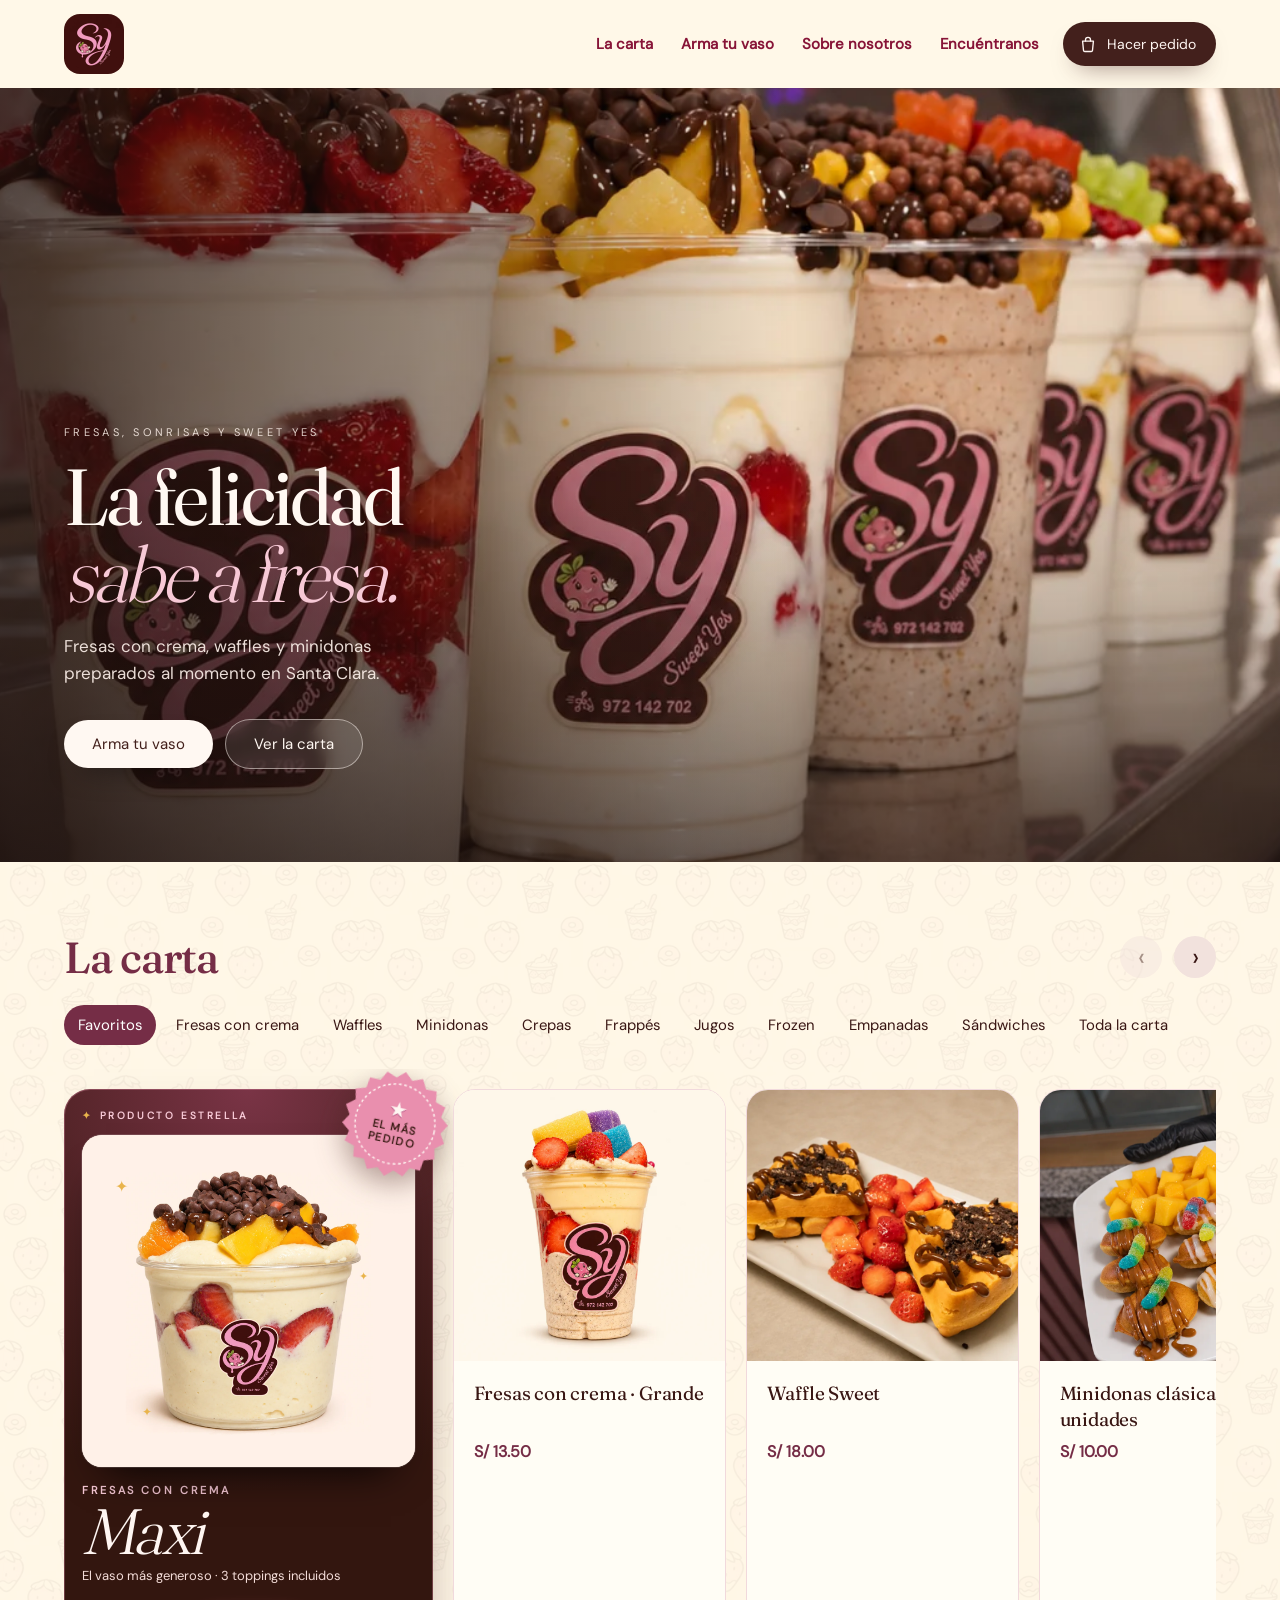
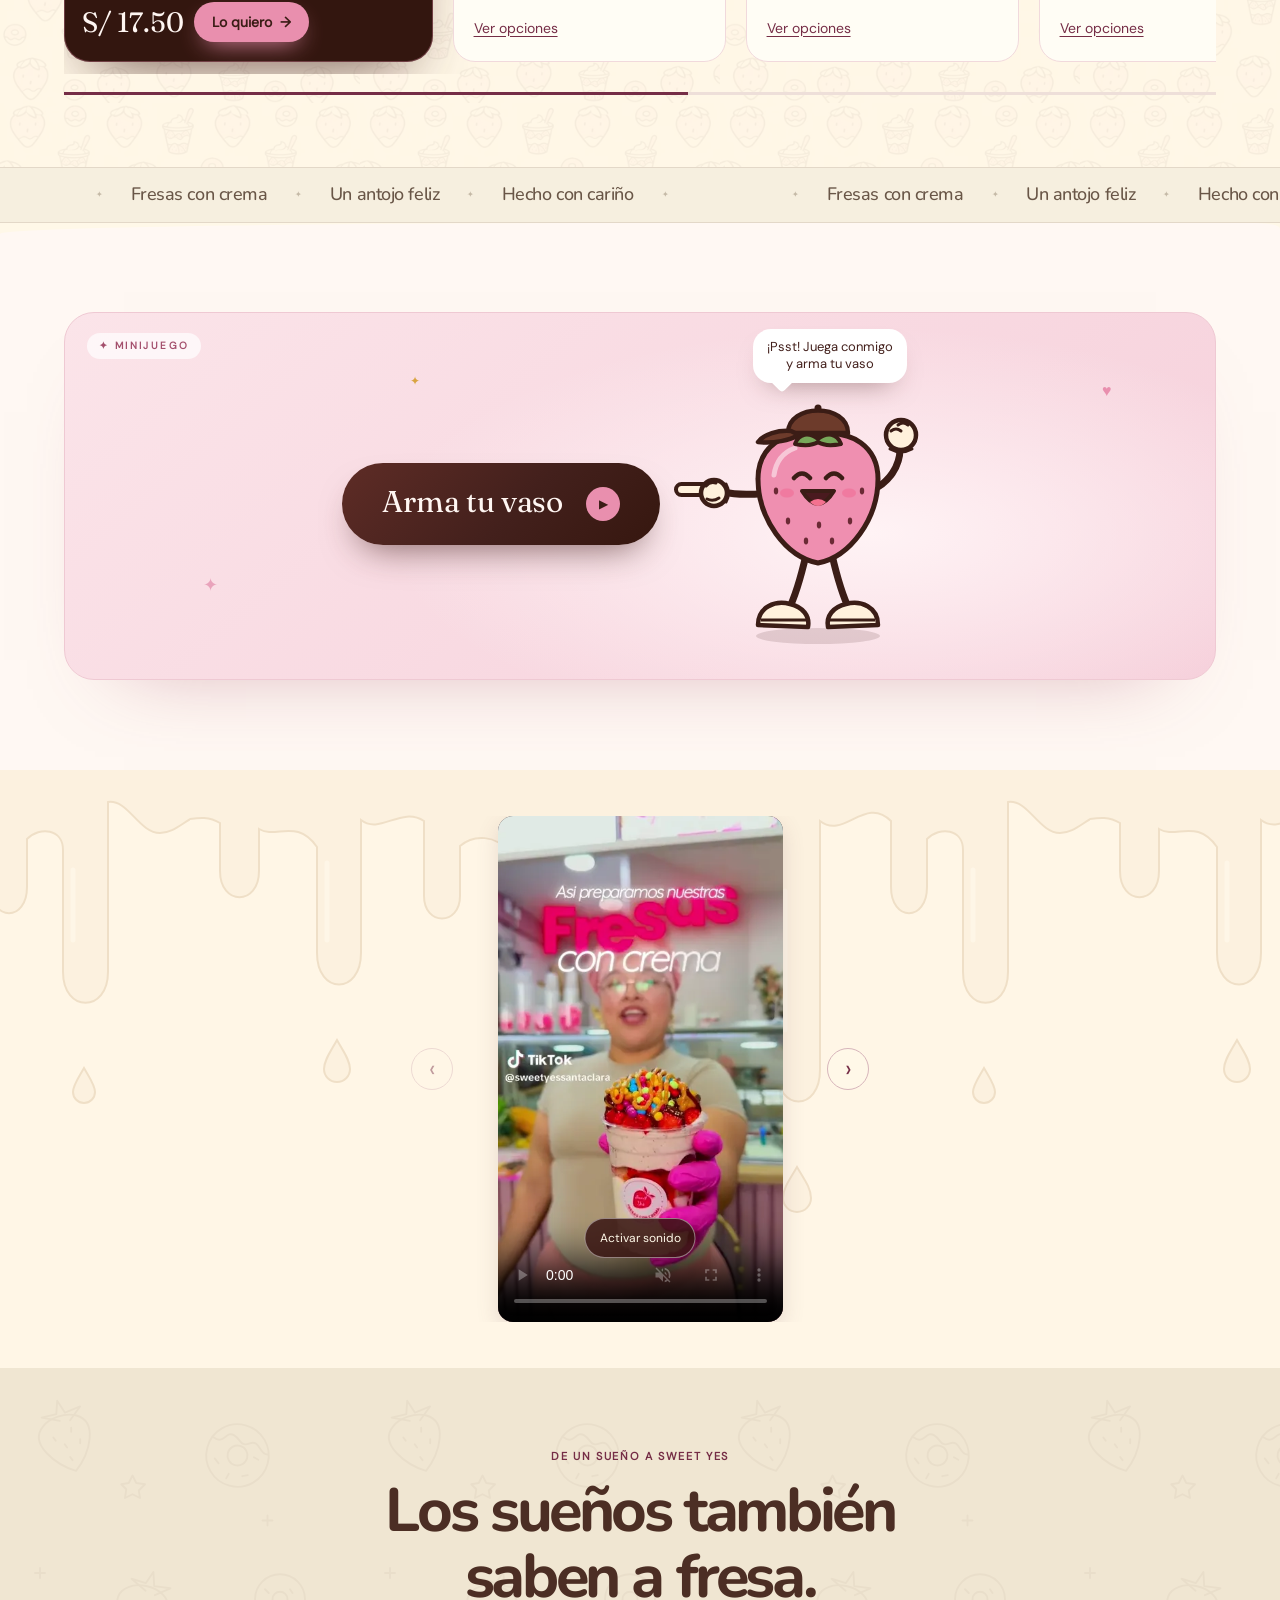
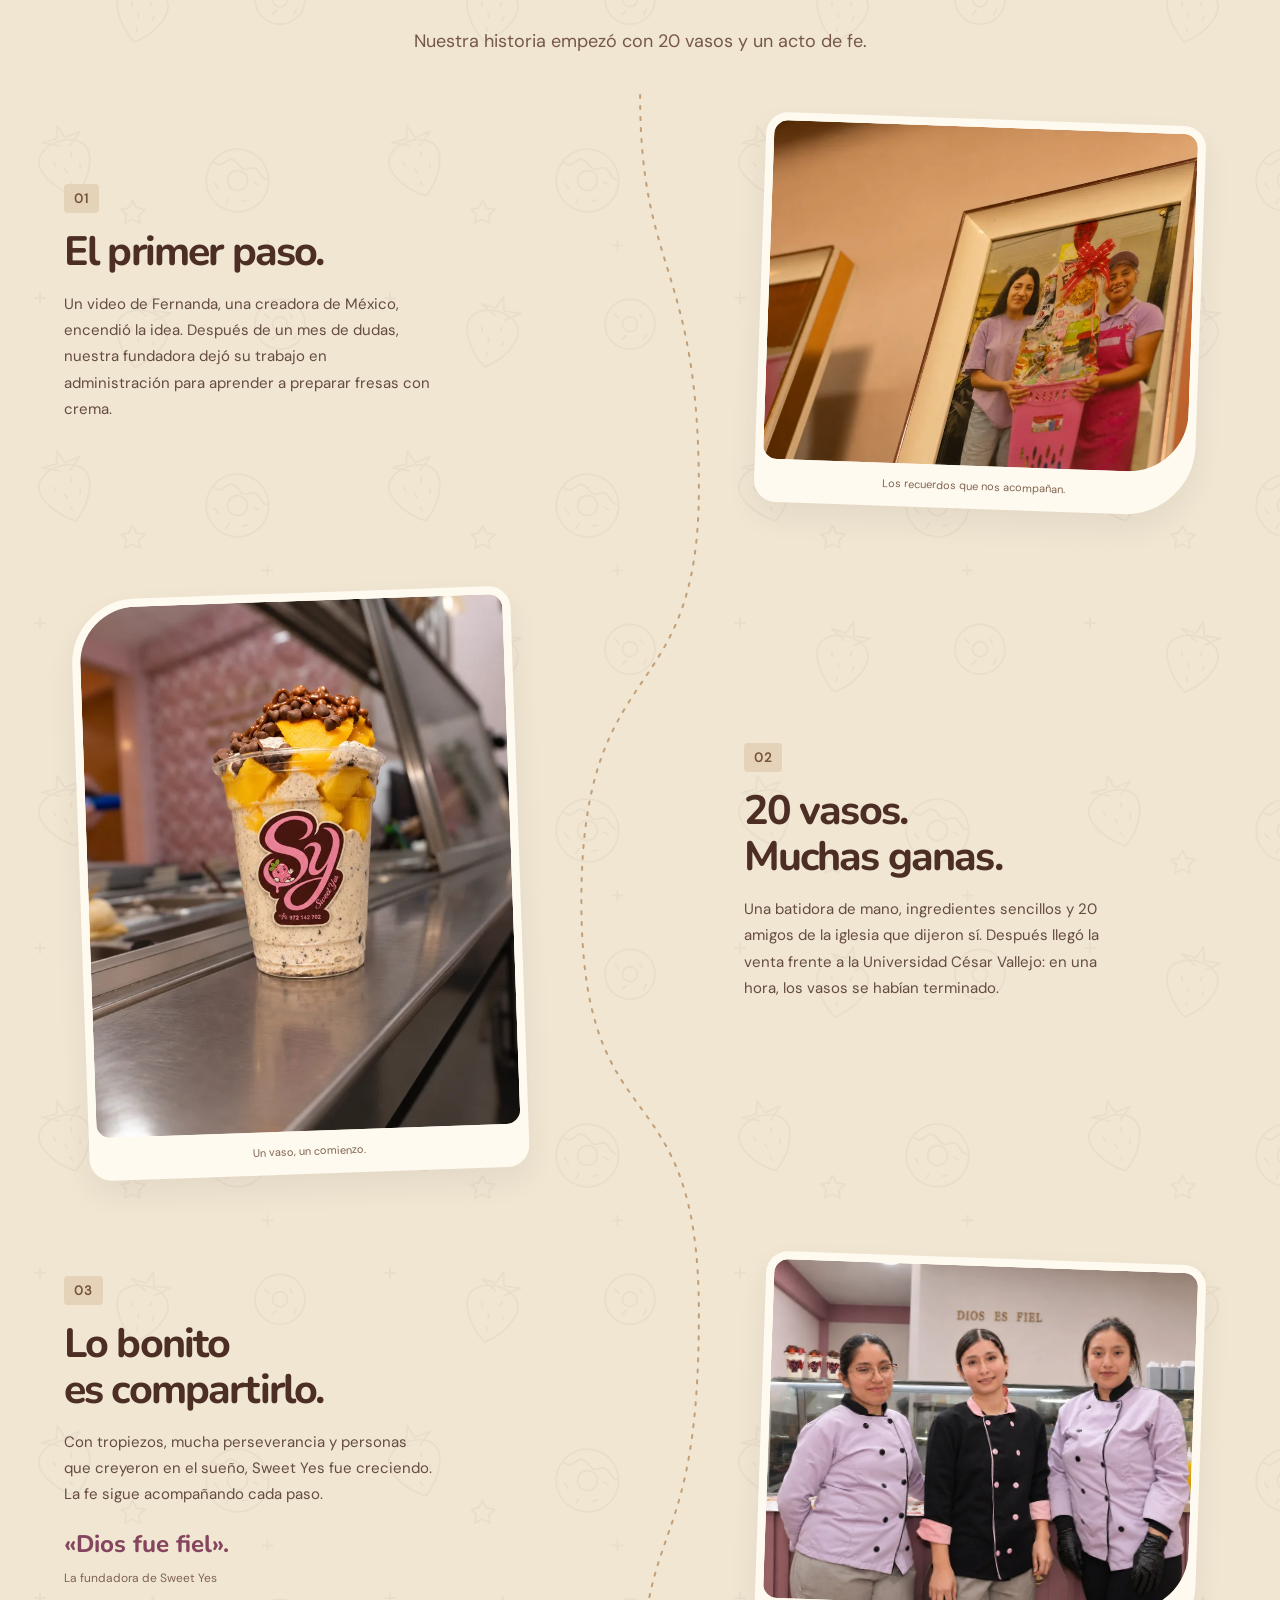
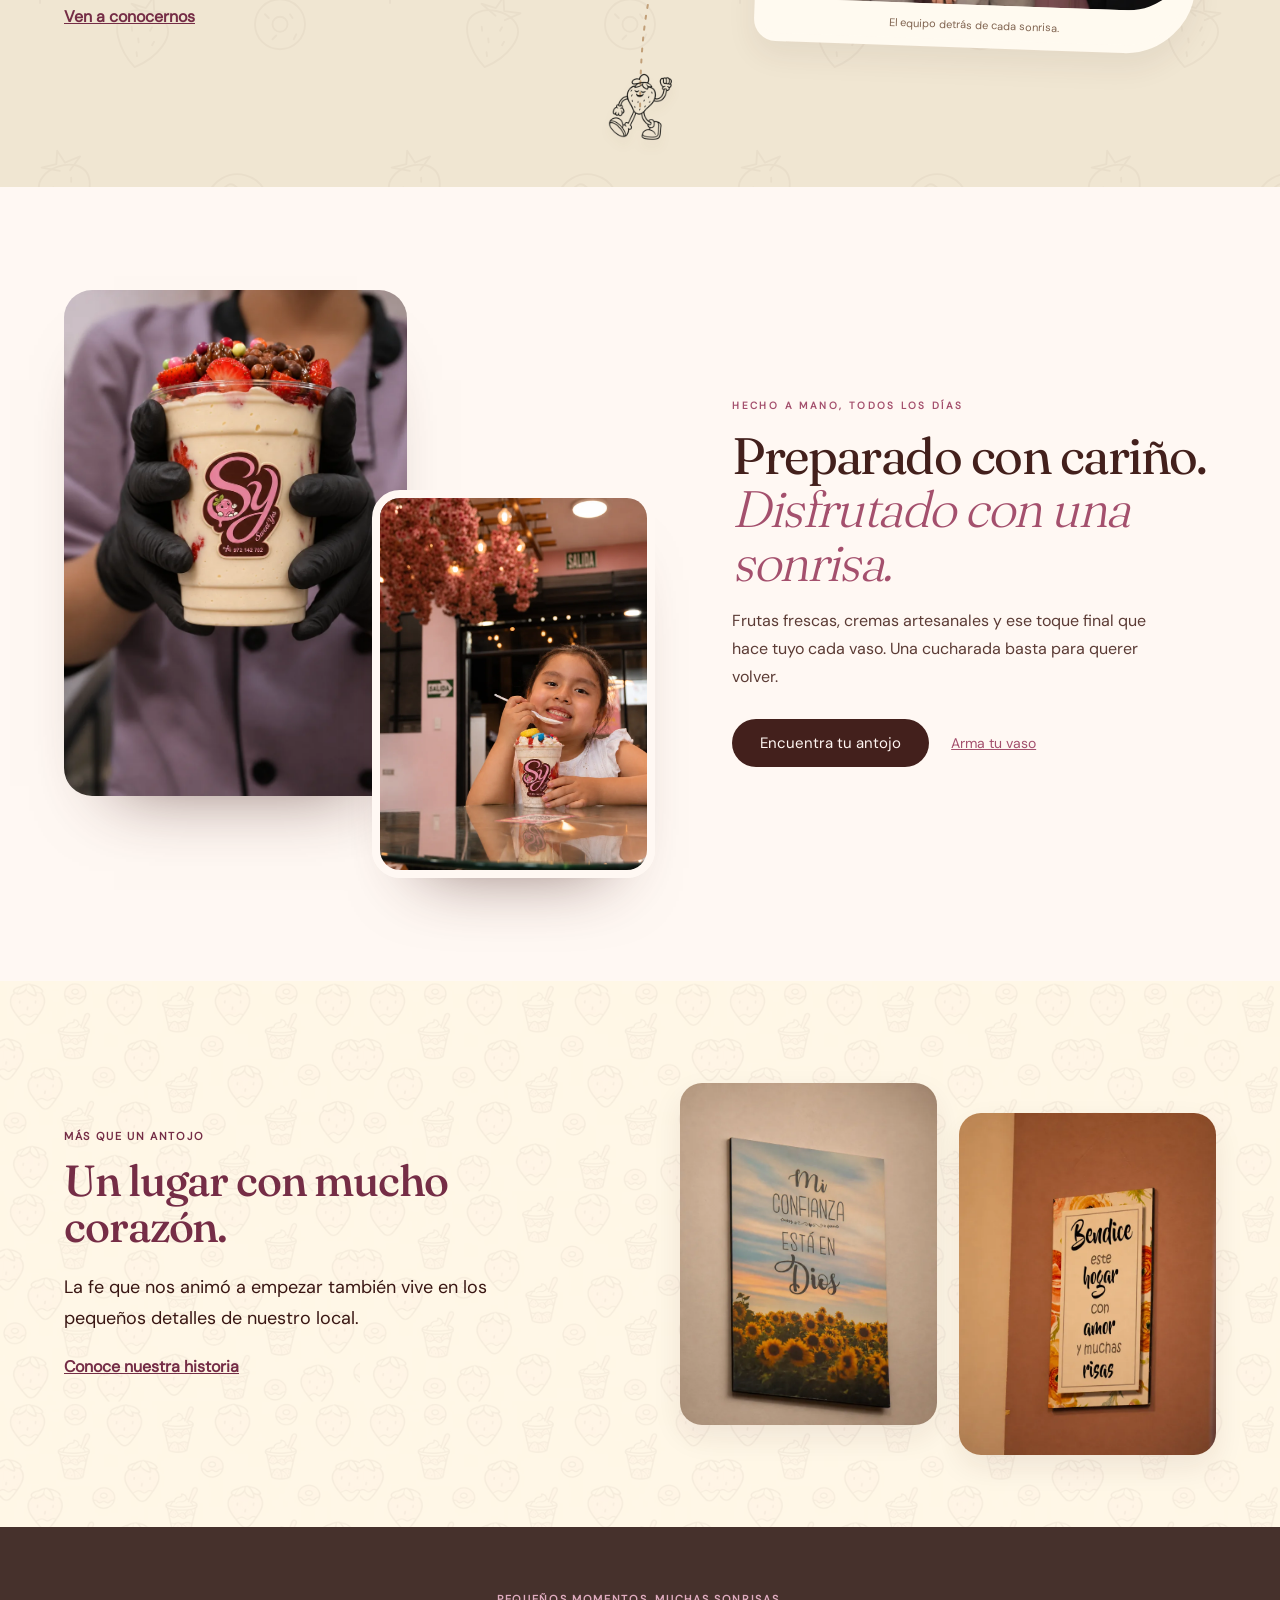
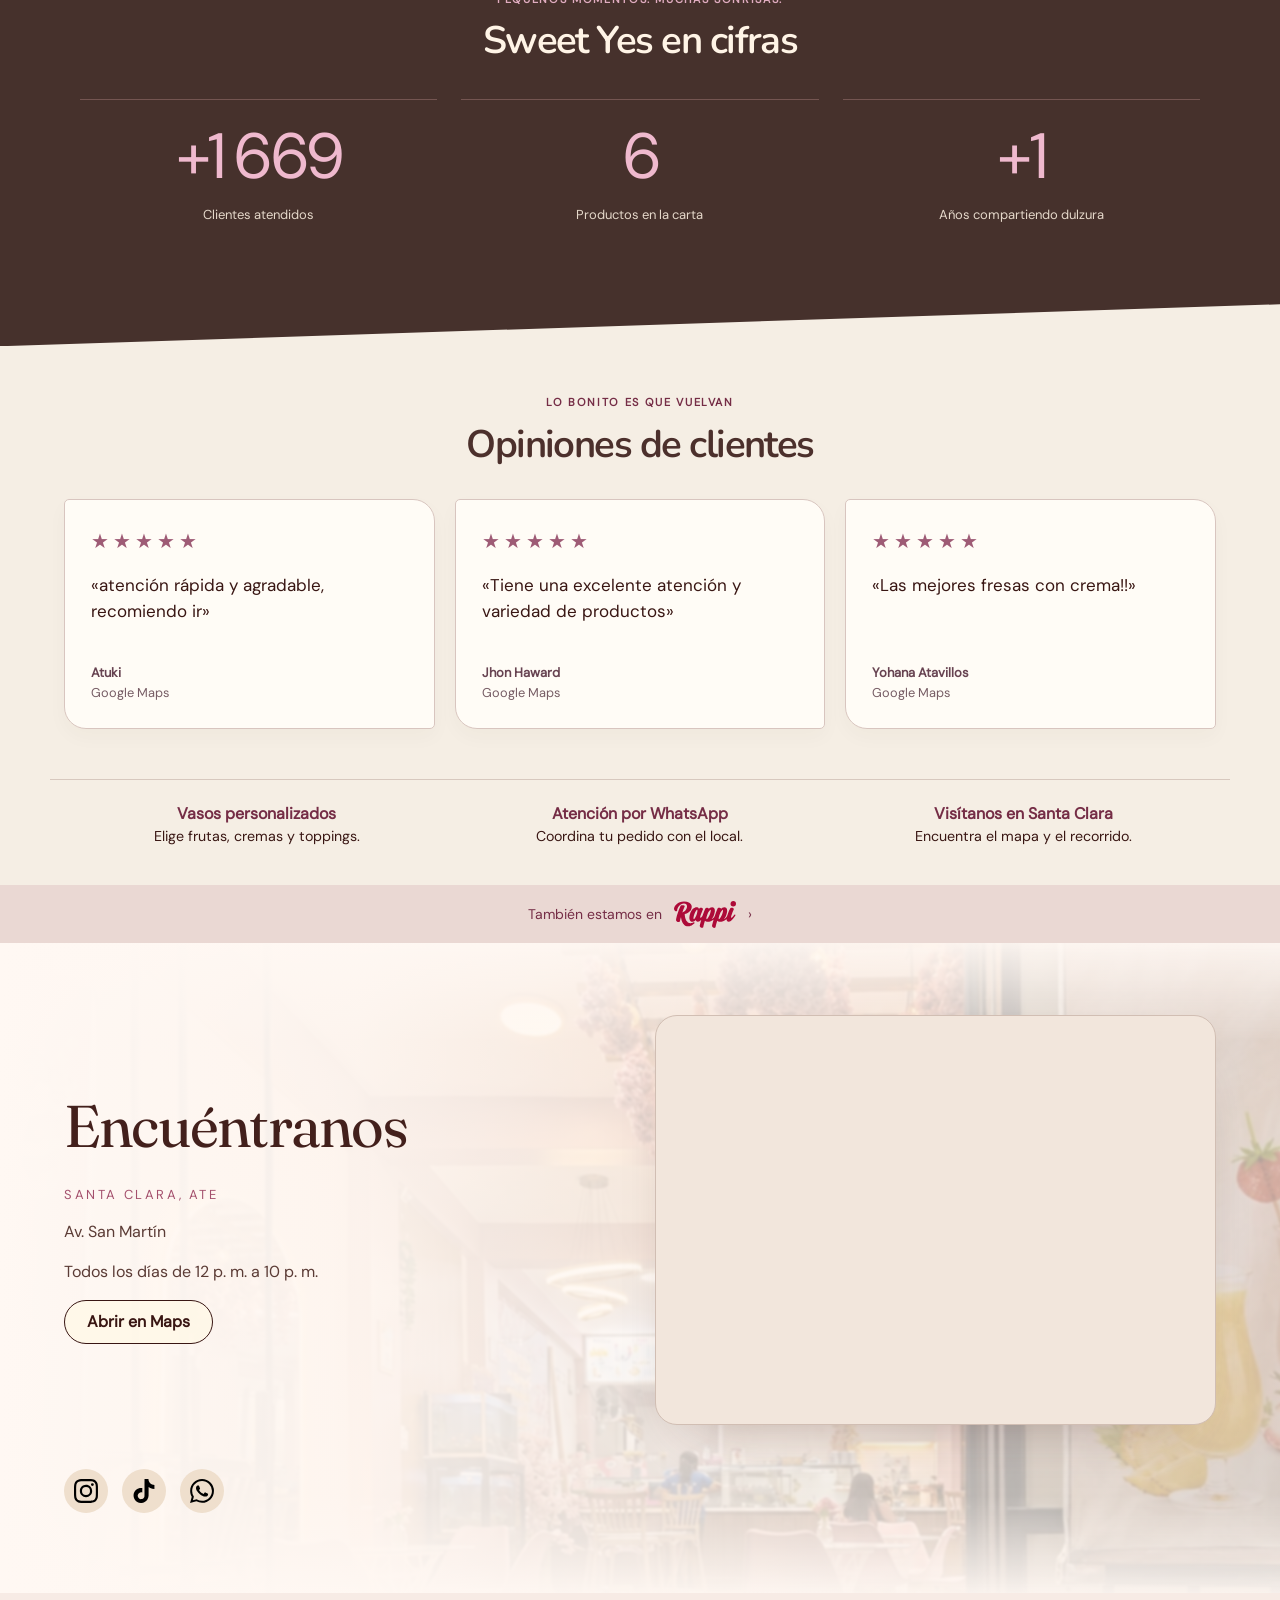
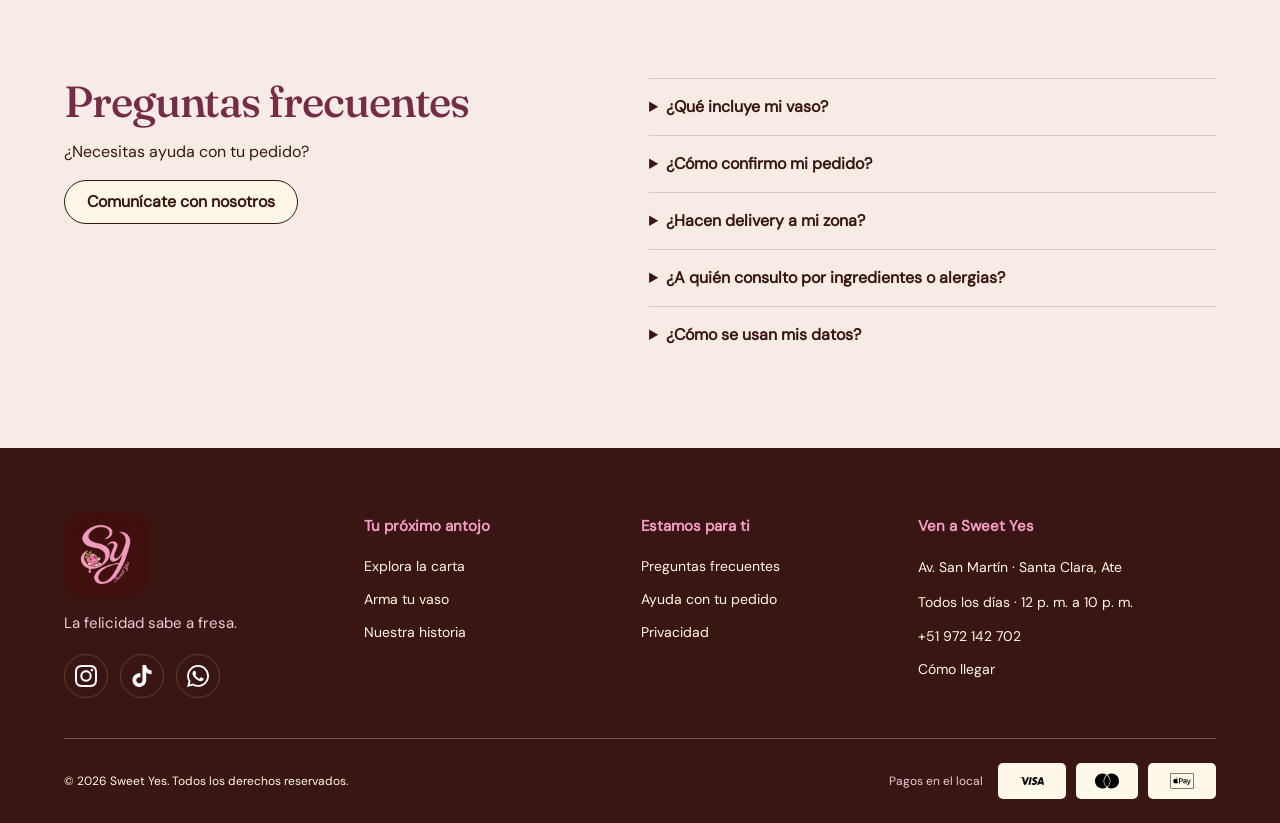
==== index.html @ 504e84ad "Nombre del sitio para Google: Sweet Yes Co-Authored-By: Claude Opus 5.5 <noreply@anthropic.com>" ====
<!doctype html>
<html lang="es-PE"><head>
<meta charset="utf-8"><meta name="viewport" content="width=device-width, initial-scale=1"><meta name="color-scheme" content="light only"><link rel="preconnect" href="https://fonts.googleapis.com"><link rel="preconnect" href="https://fonts.gstatic.com" crossorigin><link rel="stylesheet" href="https://fonts.googleapis.com/css2?family=Lilita+One&amp;display=swap">
<title>Sweet Yes · Fresas con crema en Santa Clara, Ate</title>
<meta name="description" content="Fresas con crema, waffles, minidonas y frappés en Santa Clara, Ate (Lima). Arma tu vaso a tu gusto y pide por WhatsApp o Rappi. Abierto todos los días de 12 p. m. a 10 p. m.">
<link rel="canonical" href="https://www.sweetyess.com/">
<meta name="robots" content="index, follow">
<meta property="og:type" content="website"><meta property="og:site_name" content="Sweet Yes"><meta property="og:locale" content="es_PE">
<meta property="og:url" content="https://www.sweetyess.com/">
<meta property="og:title" content="Sweet Yes · Fresas con crema en Santa Clara, Ate">
<meta property="og:description" content="Fresas con crema, waffles y minidonas preparados al momento. Arma tu vaso a tu gusto y pide por WhatsApp.">
<meta property="og:image" content="https://www.sweetyess.com/assets/og/sweet-yes-compartir.jpg"><meta property="og:image:width" content="1200"><meta property="og:image:height" content="630"><meta property="og:image:alt" content="Vasos de fresas con crema de Sweet Yes en Santa Clara">
<meta name="twitter:card" content="summary_large_image">
<meta name="theme-color" content="#43201c">
<script type="application/ld+json">{"@context":"https://schema.org","@type":"WebSite","@id":"https://www.sweetyess.com/#sitio","name":"Sweet Yes","alternateName":["Sweet Yes Santa Clara","Sweet Yes Perú"],"url":"https://www.sweetyess.com/","inLanguage":"es-PE","publisher":{"@id":"https://www.sweetyess.com/#negocio"}}</script>
<script type="application/ld+json">{"@context":"https://schema.org","@type":"FoodEstablishment","@id":"https://www.sweetyess.com/#negocio","name":"Sweet Yes","description":"Fresas con crema, waffles, minidonas, crepas, frappés y jugos en Santa Clara, Ate.","url":"https://www.sweetyess.com/","image":"https://www.sweetyess.com/assets/og/sweet-yes-compartir.jpg","logo":"https://www.sweetyess.com/assets/marca/logo-final.webp","telephone":"+51972142702","servesCuisine":["Fresas con crema","Postres","Waffles","Minidonas","Frappés","Jugos"],"priceRange":"S/ 7 – S/ 29","currenciesAccepted":"PEN","paymentAccepted":"Visa, Mastercard, Apple Pay","address":{"@type":"PostalAddress","streetAddress":"Av. San Martín","addressLocality":"Santa Clara, Ate","addressRegion":"Lima","addressCountry":"PE"},"geo":{"@type":"GeoCoordinates","latitude":-12.0185813,"longitude":-76.8850899},"hasMap":"https://www.google.com/maps/place/Sweet+Yes/@-12.0185813,-76.8850899,17z","openingHoursSpecification":[{"@type":"OpeningHoursSpecification","dayOfWeek":["Monday","Tuesday","Wednesday","Thursday","Friday","Saturday","Sunday"],"opens":"12:00","closes":"22:00"}],"hasMenu":"https://www.sweetyess.com/#carta","acceptsReservations":false,"sameAs":["https://www.instagram.com/sweetyesperu","https://www.tiktok.com/@sweetyessantaclara","https://www.rappi.com.pe/restaurantes/73865-sweet-yes"]}</script>
<link rel="icon" href="/favicon.ico" sizes="48x48"><link rel="icon" type="image/png" sizes="192x192" href="/favicon-192.png"><link rel="apple-touch-icon" href="/apple-touch-icon.png"><link rel="preload" href="assets/fonts/fraunces.ttf" as="font" type="font/ttf" crossorigin>
<link rel="stylesheet" href="styles.css"><link rel="stylesheet" href="identidad.css?v=20261118-cacao"><link rel="stylesheet" href="experiencia.css?v=20261118-cacao"><link rel="stylesheet" href="configurador.css?v=20261118-cacao"><script src="data.js?v=20261119-frappes" defer></script><script src="app.js?v=20261119-r5" defer></script><script src="portada.js?v=20261118-cacao" defer></script><link rel="stylesheet" href="minijuego.css?v=2"><script src="minijuego.js?v=2" defer></script><link rel="stylesheet" href="runner.css?v=3"><script src="runner.js?v=7" defer></script><script src="reto.js?v=3" defer></script><link rel="stylesheet" href="refinado.css?v=10"></head>
<body>
<header><a href="#inicio" aria-label="Sweet Yes, inicio"><img class="logo" src="assets/marca/logo-final.webp" alt="Sweet Yes" width="74" height="74"></a>
<button class="menu-toggle" aria-controls="menu" aria-expanded="false">La carta</button><nav id="menu" aria-label="Principal"><a href="#carta">La carta</a><a href="#vaso">Arma tu vaso</a><a href="#nosotros">Sobre nosotros</a><a href="#visitanos">Encuéntranos</a></nav><button class="pill" id="order-nav">Hacer pedido</button></header>
<main><section class="hero" id="inicio"><picture class="hero-slide is-active"><source media="(max-width:700px)" srcset="assets/fotos-reales/portada-640.webp 640w, assets/fotos-reales/portada-1200.webp 1200w" sizes="100vw"><img class="scene" src="assets/fotos-reales/portada-1200.webp" width="1087" height="1447" fetchpriority="high" alt="Vasos de fresas con crema preparados en Sweet Yes"></picture>
<picture class="hero-slide slide-moment" aria-hidden="true"><source media="(max-width:700px)" srcset="assets/fotos-reales/chica-nueva-640.webp 640w, assets/fotos-reales/chica-nueva-1200.webp 1200w" sizes="100vw"><img class="scene" src="assets/fotos-reales/chica-nueva-1200.webp" alt="Una clienta disfruta sus fresas con crema" width="900" height="1200" loading="lazy"></picture>
<picture class="hero-slide slide-waffle" aria-hidden="true"><source media="(max-width:700px)" srcset="assets/fotos-reales/waffle-crema-portada-640.webp 640w, assets/fotos-reales/waffle-crema-portada-1200.webp 1200w" sizes="100vw"><img class="scene" src="assets/fotos-reales/waffle-crema-portada-1200.webp" alt="Crema blanca cayendo sobre un waffle con frutas" width="1087" height="1447" loading="lazy"></picture>
<div class="hero-copy"><span class="hero-kicker">Fresas, sonrisas y Sweet Yes</span><h1>La felicidad<br><em>sabe a fresa.</em></h1><p>Fresas con crema, waffles y minidonas<br>preparados al momento en Santa Clara.</p><div class="actions"><a class="pill" href="#vaso">Arma tu vaso</a><a class="pill outline" href="#carta">Ver la carta</a></div></div><svg class="hero-wave" viewBox="0 0 1000 50" preserveAspectRatio="none" aria-hidden="true"><path fill="currentColor" d="M0 14C110 27 143 0 227 7S365 29 463 16S592 0 682 12S817 29 900 15S965 9 1000 12V50H0Z"/></svg><a class="scroll-cue" href="#carta" aria-label="Bajar a la carta"><span aria-hidden="true">↓</span></a></section>

<section class="section catalog" id="carta"><div class="row"><h2>La carta</h2><div class="arrows"><button id="prev" aria-label="Productos anteriores">‹</button><button id="next" aria-label="Productos siguientes">›</button></div></div>
<div id="filters" class="filters" role="group" aria-label="Categorías"></div><div id="rail" tabindex="0" aria-label="Productos de la categoría"></div><div class="track"><div id="progress"></div></div></section>
<div class="flavor-ribbon" aria-label="Sweet Yes: fresas con crema, minidonas y waffles"><div aria-hidden="true"><div><span class="ribbon-brand"><img src="assets/marca/nombre-inclinado-cinta.svg" width="100" height="74" alt="Sweet Yes"></span><i>✦</i><span>Fresas con crema</span><i>✦</i><span>Un antojo feliz</span><i>✦</i><span>Hecho con cariño</span><i>✦</i></div><div><span class="ribbon-brand"><img src="assets/marca/nombre-inclinado-cinta.svg" width="100" height="74" alt="Sweet Yes"></span><i>✦</i><span>Fresas con crema</span><i>✦</i><span>Un antojo feliz</span><i>✦</i><span>Hecho con cariño</span><i>✦</i></div></div></div>
<section class="section custom" id="vaso"><div class="game-invite invite-simple"><h2 class="sr-only">Arma tu vaso: minijuego</h2><span class="invite-chip" aria-hidden="true">✦ Minijuego</span><i class="invite-deco d1" aria-hidden="true">✦</i><i class="invite-deco d2" aria-hidden="true">♥</i><i class="invite-deco d3" aria-hidden="true">✦</i><div class="invite-row"><button class="game-start" type="button" aria-expanded="false" aria-controls="cup-game">Arma tu vaso <span aria-hidden="true">▶</span></button><div class="invite-buddy" aria-hidden="true"><span class="buddy-bubble">¡Psst! Juega conmigo<br>y arma tu vaso</span><svg class="buddy" viewBox="-40 0 280 290">
<ellipse class="buddy-shadow" cx="120" cy="277" rx="62" ry="8" fill="#43201c" opacity=".14"/>
<g class="buddy-body">
<path d="M108 196C102 222 96 240 90 252M134 196C140 222 146 240 152 252" fill="none" stroke="#3b1d16" stroke-width="7" stroke-linecap="round"/>
<path d="M60 266C60 248 77 241 92 245C105 248 112 257 110 268Z" fill="#fff1dc" stroke="#3b1d16" stroke-width="4.5" stroke-linejoin="round"/><path d="M63 261H109" stroke="#3b1d16" stroke-width="3"/>
<path d="M180 266C180 248 163 241 148 245C135 248 128 257 130 268Z" fill="#fff1dc" stroke="#3b1d16" stroke-width="4.5" stroke-linejoin="round"/><path d="M131 261H177" stroke="#3b1d16" stroke-width="3"/>
<g class="buddy-wave"><path d="M172 132C192 124 202 106 202 90" fill="none" stroke="#3b1d16" stroke-width="7" stroke-linecap="round"/><circle cx="203" cy="76" r="15" fill="#fff1dc" stroke="#3b1d16" stroke-width="4.5"/><path d="M193 72q5-4 10 0M200 66q5-4 10 0M192 90q11 6 22 0" fill="none" stroke="#3b1d16" stroke-width="3" stroke-linecap="round"/></g>
<g class="buddy-point"><path d="M70 134C52 136 38 136 26 133" fill="none" stroke="#3b1d16" stroke-width="7" stroke-linecap="round"/><rect x="-22" y="125" width="34" height="11" rx="5.5" fill="#fff1dc" stroke="#3b1d16" stroke-width="4"/><circle cx="16" cy="134" r="13" fill="#fff1dc" stroke="#3b1d16" stroke-width="4.5"/><path d="M9 140q6 3 12-1M8 127q4-5 10-3M28 125q5 9 0 18" fill="none" stroke="#3b1d16" stroke-width="3" stroke-linecap="round"/></g>
<path d="M120 204C88 198 60 160 60 120C60 88 86 70 120 76C154 70 180 88 180 120C180 160 152 198 120 204Z" fill="#ef8fb0" stroke="#3b1d16" stroke-width="5" stroke-linejoin="round"/>
<path d="M76 116C78 102 86 93 97 89" fill="none" stroke="#fff" stroke-opacity=".5" stroke-width="5" stroke-linecap="round"/>
<g fill="#6b2a35"><ellipse cx="78" cy="132" rx="2.2" ry="3.4"/><ellipse cx="90" cy="162" rx="2.2" ry="3.4"/><ellipse cx="108" cy="182" rx="2.2" ry="3.4"/><ellipse cx="134" cy="182" rx="2.2" ry="3.4"/><ellipse cx="152" cy="162" rx="2.2" ry="3.4"/><ellipse cx="164" cy="132" rx="2.2" ry="3.4"/><ellipse cx="121" cy="166" rx="2.2" ry="3.4"/></g>
<path d="M90 74C90 44 150 44 150 74Z" fill="#6d3b2b" stroke="#3b1d16" stroke-width="4.5" stroke-linejoin="round"/><path d="M93 72C80 71 66 75 60 83C76 85 92 81 101 76Z" fill="#6d3b2b" stroke="#3b1d16" stroke-width="4.5" stroke-linejoin="round"/><circle cx="120" cy="49" r="3.5" fill="#3b1d16"/>
<path d="M97 85C101 74 111 73 120 80C129 73 139 74 143 85C133 87 126 87 120 83C114 87 107 87 97 85Z" fill="#78a85a" stroke="#3b1d16" stroke-width="4" stroke-linejoin="round"/>
<path d="M96 119q8-9 16 0M128 119q8-9 16 0" fill="none" stroke="#3b1d16" stroke-width="4.5" stroke-linecap="round"/>
<ellipse cx="89" cy="134" rx="7" ry="4.5" fill="#f2668f" opacity=".5"/><ellipse cx="151" cy="134" rx="7" ry="4.5" fill="#f2668f" opacity=".5"/>
<path d="M104 132Q120 158 136 132Z" fill="#4a1a1f" stroke="#3b1d16" stroke-width="4" stroke-linejoin="round"/><path d="M112 143Q120 137 128 143Q120 151 112 143Z" fill="#f4718f"/>
</g></svg></div></div></div><div id="cup-game" hidden><div class="game-top"><button type="button" class="game-back-home">← Salir del juego</button><span class="game-count" aria-live="polite"></span></div><nav class="game-stages" aria-label="Pasos para armar tu vaso"></nav><div class="split"><div class="cup-photo"><span class="preview-label">SWEET YES / TU COMBINACIÓN</span><img id="cup-photo" width="600" height="600" alt="Fresas con crema" loading="lazy"><div class="preview-caption"><strong>Hecho a tu gusto.</strong><span>Elige tus favoritos en el panel.<br>La foto es una referencia del producto.</span></div></div><div><div id="cup-editor"></div><div class="game-navigation"><button type="button" class="game-prev">Atrás</button><button type="button" class="game-next">Continuar →</button></div></div></div></div></section>
<section class="section film-gallery" id="recorrido" aria-label="Videos de Sweet Yes"><div class="film-controls"><button type="button" aria-label="Video anterior" disabled>‹</button><output aria-live="polite">1 de 2</output><button type="button" aria-label="Video siguiente">›</button></div>
  <div class="film-grid" tabindex="0" aria-label="Videos de Sweet Yes">
    <article aria-label="Así preparamos tus fresas"><button class="film-poster" data-film="preparacion" aria-label="Reproducir Así preparamos tus fresas"><img loading="lazy" src="assets/recorrido/preparacion-poster.webp" width="420" height="746" alt=""><span aria-hidden="true">▶</span></button></article>
    <article aria-label="El camino al local" inert><button class="film-poster" data-film="recorrido" aria-label="Reproducir El camino al local"><img loading="lazy" src="assets/recorrido/recorrido-poster.webp" width="420" height="746" alt=""><span aria-hidden="true">▶</span></button></article>
  </div>
</section>
<section class="section about story-journey" id="nosotros" aria-labelledby="about-title">
  <div class="story-heading"><span class="eyebrow">De un sueño a Sweet Yes</span><h2 id="about-title">Los sueños también<br>saben a fresa.</h2><p>Nuestra historia empezó con 20 vasos y un acto de fe.</p></div>
  <div class="story-route"><div class="story-mascot" aria-hidden="true"><img src="assets/marca/fresita-retro.webp" width="100" height="86" alt=""></div>
    <svg class="story-thread" viewBox="0 0 200 900" preserveAspectRatio="none" aria-hidden="true"><path d="M100 0 C100 100 185 95 185 220 S15 310 15 450 S185 540 185 680 S100 790 100 900"/></svg>
    <article class="story-step"><div class="story-copy"><span class="story-number" aria-hidden="true">01</span><h3>El primer paso.</h3>
    <p>Un video de Fernanda, una creadora de México, encendió la idea. Después de un mes de dudas, nuestra fundadora dejó su trabajo en administración para aprender a preparar fresas con crema.</p>
    </div><figure class="story-photo"><img src="assets/fotos-reales/canasta-900.webp" alt="Un recuerdo del local: dos personas sosteniendo una canasta" width="900" height="675" loading="lazy"><figcaption>Los recuerdos que nos acompañan.</figcaption></figure></article>
    <article class="story-step"><div class="story-copy"><span class="story-number" aria-hidden="true">02</span><h3>20 vasos.<br>Muchas ganas.</h3><p>Una batidora de mano, ingredientes sencillos y 20 amigos de la iglesia que dijeron sí. Después llegó la venta frente a la Universidad César Vallejo: en una hora, los vasos se habían terminado.</p></div><figure class="story-photo"><img src="assets/fotos-reales/historia-mango.webp" alt="Vaso de mango y crema sobre el mostrador de Sweet Yes" width="676" height="900" loading="lazy"><figcaption>Un vaso, un comienzo.</figcaption></figure></article>
    <article class="story-step"><div class="story-copy"><span class="story-number" aria-hidden="true">03</span><h3>Lo bonito<br>es compartirlo.</h3>
    <p>Con tropiezos, mucha perseverancia y personas que creyeron en el sueño, Sweet Yes fue creciendo. La fe sigue acompañando cada paso.</p>
    <blockquote>«Dios fue fiel».<cite>La fundadora de Sweet Yes</cite></blockquote>
    <a class="textlink" href="#visitanos">Ven a conocernos</a>
    </div><figure class="story-photo"><img src="assets/fotos-reales/equipo-900.webp" alt="Las tres trabajadoras de Sweet Yes en el local" width="900" height="675" loading="lazy"><figcaption>El equipo detrás de cada sonrisa.</figcaption></figure></article>
  </div>
</section>
<section class="moments" aria-labelledby="moments-title"><div class="moments-photos"><figure class="m1"><img src="assets/fotos-reales/vaso-900.webp" width="900" height="1200" loading="lazy" alt="Una trabajadora presenta un vaso de fresas con crema Sweet Yes"></figure><figure class="m2"><img src="assets/fotos-reales/feliz-900.webp" loading="lazy" width="900" height="1200" alt="Una niña disfrutando sus fresas con crema en Sweet Yes"></figure></div><div class="moments-copy"><span class="eyebrow">Hecho a mano, todos los días</span><h2 id="moments-title">Preparado con cariño.<br><em>Disfrutado con una sonrisa.</em></h2><p>Frutas frescas, cremas artesanales y ese toque final que hace tuyo cada vaso. Una cucharada basta para querer volver.</p><div class="moments-actions"><a class="pill" href="#carta">Encuentra tu antojo</a><a class="textlink" href="#vaso">Arma tu vaso</a></div></div></section>
<section class="section little-details" aria-labelledby="details-title"><div class="details-copy"><span class="eyebrow">Más que un antojo</span><h2 id="details-title">Un lugar con mucho corazón.</h2><p>La fe que nos animó a empezar también vive en los pequeños detalles de nuestro local.</p><a class="textlink" href="#nosotros">Conoce nuestra historia</a></div><div class="details-pictures"><figure><img src="assets/fotos-reales/01-cuadro-confianza.webp" alt="Cuadro del local: Mi confianza está en Dios" loading="lazy" width="700" height="900"></figure><figure><img src="assets/fotos-reales/02-cuadro-bendice.webp" alt="Cuadro del local: Bendice este lugar con amor y muchas risas" loading="lazy" width="700" height="900"></figure></div></section>
<section class="section opinions" id="opiniones" aria-labelledby="stats-title">
  <div class="stats-panel"><span class="eyebrow">Pequeños momentos. Muchas sonrisas.</span><h2 id="stats-title">Sweet Yes en cifras</h2>
  <dl class="shop-stats">
    <div><dt>Clientes atendidos</dt><dd><span class="sr-only">Más de 10 mil</span><span aria-hidden="true">+<span data-count="10000">10 000</span></span></dd></div>
    <div><dt>Productos en la carta</dt><dd data-count="36">36</dd></div>
    <div><dt>Años compartiendo dulzura</dt><dd><span class="sr-only">Más de 3 años</span><span aria-hidden="true">+<span data-count="3">3</span></span></dd></div>
  </dl>
  </div><div class="testimonials-panel"><span class="eyebrow">Lo bonito es que vuelvan</span><h2 id="reviews-title">Opiniones de clientes</h2>
  <div class="review-wrap"><div class="quotes" tabindex="0" aria-labelledby="reviews-title">
    <figure><blockquote>«atención rápida y agradable, recomiendo ir»</blockquote><div class="review-stars" role="img" aria-label="5 de 5 estrellas"><span aria-hidden="true">★</span><span aria-hidden="true">★</span><span aria-hidden="true">★</span><span aria-hidden="true">★</span><span aria-hidden="true">★</span></div><figcaption><b>Atuki</b><small>Google Maps</small></figcaption></figure>
    <figure><blockquote>«Tiene una excelente atención y variedad de productos»</blockquote><div class="review-stars" role="img" aria-label="5 de 5 estrellas"><span aria-hidden="true">★</span><span aria-hidden="true">★</span><span aria-hidden="true">★</span><span aria-hidden="true">★</span><span aria-hidden="true">★</span></div><figcaption><b>Jhon Haward</b><small>Google Maps</small></figcaption></figure>
    <figure><blockquote>«Las mejores fresas con crema!!»</blockquote><div class="review-stars" role="img" aria-label="5 de 5 estrellas"><span aria-hidden="true">★</span><span aria-hidden="true">★</span><span aria-hidden="true">★</span><span aria-hidden="true">★</span><span aria-hidden="true">★</span></div><figcaption><b>Yohana Atavillos</b><small>Google Maps</small></figcaption></figure>
  </div><div class="review-controls"><button type="button" aria-label="Opinión anterior">‹</button><button type="button" aria-label="Opinión siguiente">›</button></div></div>

  </div><div class="shop-services"><a href="#vaso"><b>Vasos personalizados</b><span>Elige frutas, cremas y toppings.</span></a><a href="https://wa.me/51972142702"><b>Atención por WhatsApp</b><span>Coordina tu pedido con el local.</span></a><a href="#visitanos"><b>Visítanos en Santa Clara</b><span>Encuentra el mapa y el recorrido.</span></a></div>
</section>
<aside class="delivery-line"><a href="https://www.rappi.com.pe/restaurantes/73865-sweet-yes" target="_blank" rel="noopener"><span>También estamos en</span> <img src="assets/marca/rappi-frambuesa.svg" width="64" height="28" alt="Rappi"><span aria-hidden="true">›</span></a></aside>
<section class="section visit" id="visitanos"><div><h2>Encuéntranos</h2><h3>Santa Clara, Ate</h3><p>Av. San Martín</p><p>Todos los días de 12 p. m. a 10 p. m.</p><a class="pill outline" href="https://www.google.com/maps/place/Sweet+Yes/@-12.0185813,-76.8850899,17z/data=!4m15!1m8!3m7!1s0x9105c30054487639:0x30662ede26da9727!2sSweet+Yes!8m2!3d-12.0185813!4d-76.8850899!10e9!16s%2Fg%2F11w37shr9g!3m5!1s0x9105c30054487639:0x30662ede26da9727!8m2!3d-12.0185813!4d-76.8850899!16s%2Fg%2F11w37shr9g?hl=es" target="_blank" rel="noopener">Abrir en Maps</a></div>
<iframe class="local-map" title="Mapa de Sweet Yes en Santa Clara, Ate" src="https://maps.google.com/maps?q=-12.0185813,-76.8850899&amp;z=17&amp;output=embed" loading="lazy" referrerpolicy="no-referrer-when-downgrade" allowfullscreen></iframe>
<div class="social-strip social-icons" aria-label="Redes y contacto de Sweet Yes"><a href="https://www.instagram.com/sweetyesperu" target="_blank" rel="noopener" aria-label="Instagram de Sweet Yes" title="Instagram de Sweet Yes"><img src="assets/icons/instagram.svg" width="23" height="23" alt=""></a><a href="https://www.tiktok.com/@sweetyessantaclara" target="_blank" rel="noopener" aria-label="TikTok de Sweet Yes" title="TikTok de Sweet Yes"><img src="assets/icons/tiktok.svg" width="23" height="23" alt=""></a><a href="https://wa.me/51972142702" target="_blank" rel="noopener" aria-label="WhatsApp de Sweet Yes" title="WhatsApp de Sweet Yes"><img src="assets/icons/whatsapp.svg" width="23" height="23" alt=""></a></div></section><section class="section help" id="ayuda"><div><h2>Preguntas frecuentes</h2><p>¿Necesitas ayuda con tu pedido?</p><a class="pill outline" href="https://wa.me/51972142702" target="_blank" rel="noopener">Comunícate con nosotros</a></div>
<div><details><summary>¿Qué incluye mi vaso?</summary><p>Primero elige el tamaño del vaso y después la jalea: puedes elegir una o marcar «Sin jalea». Luego puedes elegir hasta dos frutas y dos cremas artesanales. Puedes elegir solo una crema o menos ingredientes. En el mediano puedes combinar fresa, mango y plátano; la uva solo se ofrece como fruta única. Un vaso de solo mango o solo uva tiene un adicional de S/ 3. Añadir Nutella cuesta S/ 3 por vaso; estos recargos se suman si eliges ambos. Si no deseas toppings, marca «Sin toppings». El mediano lleva un topping, el grande dos, el maxi tres y el de un litro cuatro. Cada topping adicional cuesta S/ 1.</p></details>
<details><summary>¿Cómo confirmo mi pedido?</summary><p>Revisa tu selección, pulsa «Pedir por WhatsApp» y envía el mensaje. El equipo te confirmará disponibilidad, precio final y cómo recibir tu pedido.</p></details>
<details><summary>¿Hacen delivery a mi zona?</summary><p>Consulta la cobertura, el costo de envío y el tiempo estimado al ingresar tu dirección en <a class="textlink" href="https://www.rappi.com.pe/restaurantes/73865-sweet-yes">Rappi</a>. Para pedidos directos, consulta por WhatsApp.</p></details>
<details><summary>¿A quién consulto por ingredientes o alergias?</summary><p>Escríbenos antes de pedir e indica el producto y el ingrediente que necesitas evitar. El equipo del local podrá revisar tu consulta.</p></details>
<details id="privacidad"><summary>¿Cómo se usan mis datos?</summary><p>La selección de productos y las observaciones se preparan en tu navegador. Al abrir WhatsApp se trasladan al mensaje para que lo revises y envíes. Sweet Yes utiliza la información que compartes para atender tu consulta o coordinar tu pedido. Google Maps recibe una solicitud cuando se carga el mapa del local, y Google Fonts cuando se carga la tipografía del minijuego.</p><p>Para consultar por tus datos o solicitar su acceso, rectificación, cancelación u oposición, <a class="textlink" href="https://wa.me/51972142702">contacta a Sweet Yes</a>.</p></details></div></section></main>
<footer class="site-footer"><div class="footer-top"><div class="footer-brand"><img src="assets/marca/logo-final.webp" width="84" height="84" alt="Sweet Yes"><p>La felicidad sabe a fresa.</p><div class="social-icons"><a href="https://www.instagram.com/sweetyesperu" target="_blank" rel="noopener" aria-label="Instagram de Sweet Yes" title="Instagram de Sweet Yes"><img src="assets/icons/instagram.svg" width="23" height="23" alt=""></a><a href="https://www.tiktok.com/@sweetyessantaclara" target="_blank" rel="noopener" aria-label="TikTok de Sweet Yes" title="TikTok de Sweet Yes"><img src="assets/icons/tiktok.svg" width="23" height="23" alt=""></a><a href="https://wa.me/51972142702" target="_blank" rel="noopener" aria-label="WhatsApp de Sweet Yes" title="WhatsApp de Sweet Yes"><img src="assets/icons/whatsapp.svg" width="23" height="23" alt=""></a></div></div><div class="footer-column"><h3>Tu próximo antojo</h3><a href="#carta">Explora la carta</a><a href="#vaso">Arma tu vaso</a><a href="#nosotros">Nuestra historia</a></div><div class="footer-column"><h3>Estamos para ti</h3><a href="#ayuda">Preguntas frecuentes</a><a href="https://wa.me/51972142702">Ayuda con tu pedido</a><a href="#privacidad">Privacidad</a></div><div class="footer-column"><h3>Ven a Sweet Yes</h3><p>Av. San Martín · Santa Clara, Ate</p><p>Todos los días · 12 p. m. a 10 p. m.</p><a href="tel:+51972142702">+51 972 142 702</a><a href="#visitanos">Cómo llegar</a></div></div><div class="footer-base"><small>© 2026 Sweet Yes. Todos los derechos reservados.</small><div class="payment-methods"><span>Pagos en el local</span><img src="assets/icons/visa.svg" alt="Visa" width="48" height="30"><img src="assets/icons/mastercard.svg" alt="Mastercard" width="42" height="30"><img src="assets/icons/applepay.svg" alt="Apple Pay" width="48" height="30"></div></div></footer>
<dialog id="detail" aria-labelledby="detail-name"><button class="close" aria-label="Cerrar">×</button><h2 id="detail-name"></h2><div id="detail-editor"></div></dialog>
<dialog id="basket" aria-labelledby="basket-title"><button class="close" aria-label="Cerrar">×</button><h2 id="basket-title">Tu pedido</h2><div id="items"></div><div class="actions"><button class="pill outline" id="continue">Seguir eligiendo</button><a class="pill" id="send" target="_blank" rel="noopener">Pedir por WhatsApp</a></div></dialog>
</body></html>
---- styles.css ----
@font-face{font-family:Fraunces;src:url(assets/fonts/fraunces.ttf);font-weight:100 900;font-display:swap}
@font-face{font-family:DM;src:url(assets/fonts/dm-sans.ttf);font-display:swap}
:root{--rasp:#ad0a38;--cream:#fff9f2;--ink:#493039;--rose:#e9b4bc;--display:Fraunces,Georgia,serif}
*{box-sizing:border-box}
body{margin:0;background:var(--cream);color:var(--ink);font:16px/1.5 DM,Arial,sans-serif}
button,input,textarea,select{font:inherit;color:inherit}
button,a{touch-action:manipulation}
button{cursor:pointer}button:disabled{cursor:default;opacity:.45}
a{color:inherit;text-decoration:none}a:hover{text-decoration:underline}
:focus-visible{outline:3px solid #7f1740;outline-offset:3px}
[hidden]{display:none!important}
header,footer,.row,.actions,.arrows,.filters,.quantity,.edit-actions{display:flex;align-items:center;gap:12px}
header{position:absolute;inset:0 0 auto;z-index:2;padding:1.4% 5%;gap:32px;color:#871437;font-weight:bold}
.logo{display:block;border-radius:50%;width:clamp(52px,5.7vw,88px);height:auto}
nav{display:flex;gap:clamp(16px,3vw,48px);margin-left:auto}
.pill,.filters button,.arrows button,.choice,.quantity button{border:1px solid transparent;border-radius:99px}
.pill{display:inline-flex;align-items:center;justify-content:center;min-height:44px;padding:9px 22px;background:var(--rasp);color:#fff;font-weight:bold;text-align:center}
.pill:hover{background:#8c1037;color:white;text-decoration:none}
.outline{border-color:var(--rasp);background:var(--cream);color:var(--rasp)}
.actions,.edit-actions{flex-wrap:wrap}
.hero{position:relative;overflow:hidden;background:#f7c4c5}
.scene{display:block;width:100%;height:auto;animation:zoom 1.2s ease-out forwards}
.hero-copy{position:absolute;left:5%;top:23%;width:43%;color:#9c0b35;animation:rise .35s ease-out}
h1,h2{font:480 clamp(34px,3.8vw,62px)/1.07 var(--display);margin:0;color:var(--rasp);letter-spacing:-.025em}
h1{font-size:clamp(44px,5.35vw,90px);font-weight:510}
.hero-copy p{font-size:clamp(16px,1.65vw,30px);line-height:1.35;margin:1em 0 1.35em}
.section{padding:clamp(42px,5.3vw,96px) 5%}
.row{justify-content:space-between}.arrows button,.quantity button{background:#f2e2dd;width:42px;height:42px;font-size:26px}
.filters{overflow:auto;gap:6px;margin:24px 0;scrollbar-width:thin}
.filters button,.choice{background:transparent;white-space:nowrap;padding:8px 13px;font-size:.93rem}
.filters button[aria-pressed=true],.choice:has(:checked){background:var(--rasp);color:white}
#rail{display:flex;gap:22px;overflow-x:auto;scroll-snap-type:x mandatory;scrollbar-width:none;padding:4px 3px 12px}
.card{flex:0 0 27%;scroll-snap-align:start;min-width:0}
.card button{background:none;border:0;padding:0;text-align:left;width:100%}
.card img{display:block;width:100%;height:auto;border-radius:6px}
.card h3{font-size:clamp(17px,1.55vw,26px);margin:12px 0 4px}
.price{color:var(--rasp);font-weight:bold}
.track{margin-top:18px;background:#eedfd9;height:3px}.track div{height:100%;background:var(--rasp);transform-origin:left}
.custom{background:#f4e5e3;border-radius:50% 2% 0 0 / 2% 1% 0 0}
.split,.rappi,.visit{display:grid;grid-template-columns:1fr 1.1fr;align-items:center;gap:7%}
.split{margin-top:26px}.cup-photo{align-self:center;text-align:center}
.cup-photo img{max-width:100%;width:430px;height:auto;border-radius:50%}
h3{margin:0 0 10px}
fieldset{border:0;margin:0 0 12px;padding:0}
legend,summary{font-weight:bold}
summary{cursor:pointer;padding:12px 0}
details{border-top:1px solid #dcc5c5}details small{font-weight:normal;color:#694350}
.choice{background:var(--cream);display:inline-block;position:relative;margin:3px;cursor:pointer}
.choice input{position:absolute;width:1px;height:1px;opacity:0}
.choice:focus-within{outline:2px solid var(--rasp)}
textarea{display:block;width:100%;resize:vertical;border:1px solid #d1b9bb;border-radius:8px;background:var(--cream);padding:8px}
.quantity{margin:12px 0}.quantity button{font-size:20px;width:34px;height:34px}
.edit-actions{margin-top:14px}.warning{color:#9a0030}.warning:empty{display:none}
.reviews h2{font-size:clamp(30px,3.5vw,54px)}.reviews>div{display:flex;gap:9%;flex-wrap:wrap}.reviews strong,.reviews small{display:block}
.reviews strong{font-size:1.4rem}.reviews small{color:#73555c}.stars{color:transparent;background:linear-gradient(to right,var(--rasp) 90%,#cdb9b3 90%);background-clip:text;letter-spacing:2px}
.rappi{background:var(--rose)}.rappi h2{font:26px DM,sans-serif;color:var(--ink)}.rappi b{display:block;font:400 76px/1.15 var(--display);color:var(--rasp)}
.visit h3{margin-top:30px}.textlink{color:var(--rasp);font-weight:bold;text-decoration:underline}
#video{background:#e6c6c4;border-radius:18px;overflow:hidden}#video iframe,#play{display:block;width:100%;height:clamp(280px,30vw,430px);border:0}
#play{background:radial-gradient(ellipse at 65% 45%,#fbe8df,#dfafb9);color:var(--rasp)}
#play>*{display:block}.play-icon{border-radius:50%;margin:0 auto 24px;background:var(--rasp);color:white;width:56px;padding:15px}
#play strong{font:30px var(--display)}
footer{background:#69243b;color:white;justify-content:space-between;padding:32px 5%;flex-wrap:wrap}
footer strong{font:34px var(--display)}footer p{margin:0}
dialog{border:0;border-radius:18px;background:var(--cream);width:min(600px,94vw);max-height:88dvh;overflow:auto;padding:28px;color:var(--ink)}
dialog::backdrop{background:#38182685}dialog h2{font-size:34px;padding-right:38px;margin-bottom:18px}
.close{float:right;border:none;background:#f1dddd;border-radius:50%;width:36px;height:36px;font-size:23px}
.item{border-block-end:1px solid #dfc6c8;padding:12px 0}.item p{margin:4px 0}.item button{background:none;color:var(--rasp);border:0;text-decoration:underline;padding:4px 12px 4px 0}
@keyframes zoom{to{transform:scale(1.015)}}@keyframes rise{from{transform:translateY(8px)}}
@keyframes card-in{from{opacity:.2;transform:translateY(12px)}}
.enter{animation:card-in .32s both ease-out;animation-delay:var(--delay,0ms)}
picture{display:block}
.menu-toggle{display:none}
.rappi-logo{display:block;width:145px;height:auto;margin-top:10px}
.card-action{display:block;color:var(--rasp);font-size:.88rem;margin-top:.6rem;text-decoration:underline;text-underline-offset:3px}
.footer-nav{display:grid;gap:4px}
.visit .textlink{display:inline-flex;padding:10px 4px}
.reviews>div{border-block:1px solid #e1c9c7;margin-top:22px;gap:0}
.reviews>div>p{min-width:220px;padding:0 36px 0 0;margin:18px 0}
.reviews>div>p+p{border-left:1px solid #e1c9c7;padding-left:36px}
@media(max-width:700px){
 header{padding:12px 5%;gap:8px;align-items:center}
 .logo{width:44px}
 .menu-toggle{display:block;margin-left:auto;color:var(--rasp);border:1px solid #b96779;background:#fff7f1ad;border-radius:99px;padding:8px 15px;min-height:42px}
 header nav{display:none;position:absolute;right:5%;top:100%;flex-direction:column;gap:0;background:var(--cream);padding:8px 18px;border-radius:12px;box-shadow:0 8px 24px #59283c26}
 header nav a{padding:10px 8px}
 .menu-toggle[aria-expanded=true]+nav{display:flex}
 .hero{min-height:560px;height:clamp(560px,142vw,740px)}
 .hero picture,.hero .scene{position:absolute;inset:0;width:100%;height:100%}
 .scene{object-fit:cover;object-position:center bottom}
 .hero-copy{position:absolute;top:76px;left:5%;width:90%;background:transparent}
 .hero-copy h1{font-size:clamp(39px,9.6vw,53px);line-height:1.02}
 .hero-copy p{font-size:15px;margin:8px 0 12px}
 .hero-copy .pill{padding:7px 16px;min-height:40px}
 .reviews>div>p+p{border:0;padding-left:0}
 .card{flex-basis:72%}#rail{gap:14px}.split,.rappi,.visit{grid-template-columns:1fr;gap:24px}.cup-photo img{width:210px}
 .section{padding:38px 5%}.reviews>div{gap:8px 30px}.arrows button{width:36px;height:36px}
}
@media(prefers-reduced-motion:reduce){*,*::before,*::after{animation:none!important;scroll-behavior:auto!important}}



/* The photograph stays behind the first screen at every breakpoint. */
.scroll-cue{position:absolute;left:5%;bottom:5%;display:grid;place-items:center;width:42px;height:42px;border:1px solid #b36075;border-radius:50%;background:#fff9f2d9;color:#9e1642;font:22px/1 DM,Arial,sans-serif}
.scroll-cue:hover{text-decoration:none;background:#fff9f2}
.about{display:grid;grid-template-columns:minmax(0,.85fr) minmax(0,1.15fr);align-items:center;gap:7%;background:#fff6ee}
.about-copy{max-width:32rem}.about-copy p{line-height:1.65}.about-copy .intro-line{color:var(--rasp);font-size:1.16rem;margin:16px 0 8px}
.about-photos{display:grid;grid-template-columns:1.12fr .88fr;align-items:center;gap:clamp(10px,2vw,30px)}
figure{margin:0;min-width:0}.about-photos figure+figure{margin-top:15%}
.about-photos img,.delivery-photo{display:block;width:100%;height:auto;border-radius:16px}.about-photos img{aspect-ratio:4/5;object-fit:cover}
figcaption{font-size:.87rem;margin:8px 0 0;color:#674351}
.rappi{grid-template-columns:1fr 1fr minmax(130px,.55fr);gap:5%;padding-block:clamp(30px,4vw,70px)}
.delivery-photo{max-width:210px;justify-self:end;aspect-ratio:1;object-fit:cover}
.visit{row-gap:36px}
.social-strip{grid-column:1/-1;display:grid;grid-template-columns:repeat(3,minmax(0,1fr));border-top:1px solid #ddc4bf;padding-top:20px}
.social-strip a{display:grid;padding:10px 16px;gap:4px;color:var(--rasp);overflow-wrap:anywhere}
.social-strip a:first-child{padding-left:0}.social-strip a+a{border-left:1px solid #ddc4bf}
.social-strip span{color:var(--ink);font-size:.94rem}
@media (min-width:701px) and (max-width:1024px){
 header{gap:16px;padding-inline:4%}nav{gap:14px;font-size:.9rem}
 header .pill{padding-inline:16px}
 .card{flex-basis:36%}.section{padding-inline:4%}.hero-copy{left:4%}
 .about,.split,.visit{gap:30px}.rappi{grid-template-columns:1fr 1fr .65fr}
}
@media(max-width:700px){
 .about,.rappi{grid-template-columns:1fr;gap:20px}
 .about-photos{grid-template-columns:1.07fr .93fr}
 .rappi{grid-template-columns:minmax(0,1fr) minmax(92px,32%);gap:10px 15px}
 .rappi div{grid-column:1}.delivery-photo{grid-column:2;grid-row:1/3}
 .rappi .pill{font-size:.9rem;padding:8px 14px}
 .social-strip{grid-template-columns:1fr;gap:0}.social-strip a,.social-strip a:first-child{display:flex;align-items:center;justify-content:space-between;padding:12px 0}.social-strip a+a{border-left:0;border-top:1px solid #ebdcd4}
 .scroll-cue{width:36px;height:36px;bottom:4%}
 .visit .textlink{margin-top:6px}.footer-nav{font-size:.95rem}
}
@media(min-width:1700px){.section,footer{padding-inline:max(5%,calc((100vw - 1580px)/2))}}

.hero-wave{display:block;position:absolute;bottom:-1px;left:0;width:100%;height:11%;color:var(--cream);pointer-events:none}
.scroll-cue{z-index:1}
.delivery-line{background:#f5d8db;text-align:center}
.delivery-line a{display:inline-flex;align-items:center;gap:12px;min-height:46px;color:var(--rasp);font-size:.92rem}
.delivery-line img{display:block;width:62px;height:auto}
.metrics,.quotes,.footer-base{display:flex;gap:clamp(20px,4vw,60px);flex-wrap:wrap}
.metrics{margin:24px 0;border-block:1px solid #e9d6d0}.metrics p{margin:14px 0}.metrics small{display:block;color:#725962}
.quotes{display:grid;grid-template-columns:repeat(3,1fr);gap:22px;margin:24px 0}
.quotes figure{padding-left:16px;border-left:2px solid #e9b4bc}
blockquote{font:440 1.2rem/1.45 var(--display);margin:0}
.help{background:#f7ebe5;display:grid;grid-template-columns:1fr 1.15fr;gap:8%}
.help h2,.opinions h2{font-size:clamp(30px,3.4vw,54px)}
.help details{padding-block:4px}.help details p{margin:0 0 16px}.help summary{font-weight:600}
.footer-base{width:100%;padding-top:18px;margin-top:12px;border-top:1px solid #ffffff4a;font-size:.9rem;gap:24px;align-items:center}
.footer-base small{margin-right:auto;font-size:inherit}
html{scroll-padding-top:14px}
@keyframes heading-arrive{from{transform:translateY(9px);opacity:.7}to{transform:translateY(0);opacity:1}}
.heading-arrive{animation:heading-arrive .52s ease-out both}
@media(max-width:700px){.hero-wave{height:8%}.quotes,.help{grid-template-columns:1fr}.help{gap:20px}.metrics{gap:6px 24px}.metrics p{margin:10px 0}}
@media(prefers-reduced-motion:reduce){html{scroll-behavior:auto}}


.opinions{text-align:center;background:#fffcf8}
.opinions h2{font-size:clamp(30px,3vw,48px)}
.shop-stats{display:grid;grid-template-columns:repeat(3,minmax(0,1fr));margin:32px auto clamp(42px,5vw,74px);max-width:1080px}
.shop-stats>div{display:flex;align-items:center;flex-direction:column;padding:8px 12px}
.shop-stats>div+div{border-left:1px solid #ead6d1}
.shop-stats dd{order:-1;margin:0;color:var(--rasp);font:500 clamp(32px,3.4vw,54px)/1.2 var(--display);font-variant-numeric:lining-nums tabular-nums}
.shop-stats dt{font-size:.98rem}.shop-stats small,.quotes small{color:#765c64;font-size:.8rem}.rating-unit{font-size:.55em}
.sr-only{position:absolute;width:1px;height:1px;overflow:hidden;clip-path:inset(50%);white-space:nowrap}
.review-wrap,.shop-services{max-width:1080px;margin-inline:auto}
.opinions .quotes{gap:16px;margin:24px 0 14px}
.opinions .quotes figure{display:flex;flex-direction:column;align-items:center;justify-content:center;border:1px solid #efddd6;border-radius:14px;background:#fff6ee;padding:24px 18px}
.opinions blockquote{font:400 1.06rem/1.5 DM,Arial,sans-serif;margin:auto 0}
.review-stars{color:var(--rasp);letter-spacing:.1em;margin:18px 0 2px}
.quotes figcaption{margin:0}.quotes small,.shop-services span{display:block}
.review-controls{display:none}.shop-services{border-top:1px solid #ead6d1;margin-top:36px;padding-top:24px;display:grid;grid-template-columns:repeat(3,1fr);gap:18px}
.shop-services b{color:var(--rasp)}.shop-services span{font-size:.89rem}
@media(max-width:700px){
.shop-stats{gap:0}.shop-stats>div{padding:6px}.shop-stats dt{font-size:.85rem}
.opinions .quotes{display:flex;flex-wrap:nowrap;overflow-x:auto;scroll-snap-type:x mandatory;gap:12px;padding:2px;scrollbar-width:thin}
.opinions .quotes figure{flex:0 0 83%;scroll-snap-align:start}
.review-controls{display:flex;justify-content:center;gap:10px;margin:12px}
.review-controls button{border-radius:50%;width:40px;height:40px;font-size:22px;border:1px solid #e4ccca;background:var(--cream);color:var(--rasp)}
.shop-services{grid-template-columns:1fr;text-align:left}
}


.local-map{border:1px solid #ead6d1;border-radius:16px;width:100%;height:clamp(280px,32vw,420px);background:#f2e6dc}
.route-film{display:grid;grid-template-columns:minmax(0,1fr) minmax(200px,.7fr);align-items:center;gap:6%;background:var(--cream)}
.route-film video{display:block;width:100%;aspect-ratio:9/16;max-height:540px;object-fit:contain;background:#3d2530;border-radius:16px}
@media(max-width:700px){.route-film{grid-template-columns:1fr;gap:18px}.route-film video{max-width:320px;margin-inline:auto}}

.film-gallery{background:#fff8f2;display:grid;grid-template-columns:minmax(0,1fr) minmax(0,1fr);align-items:center;gap:7%;padding-inline:max(6%,calc((100vw - 1100px)/2))}
.film-controls{display:flex;align-items:center;gap:13px}
.film-controls button{background:var(--cream);color:var(--rasp);border:1px solid #d7b5bb;border-radius:50%;width:42px;height:42px;font-size:24px}
.film-controls output{font-size:.9rem}
.film-grid{display:flex;min-width:0;overflow-x:auto;scroll-snap-type:x mandatory;scrollbar-width:none;border-radius:24px;background:radial-gradient(ellipse at 50% 30%,#fae5d7,#e8b8bf)}
.film-grid article{flex:0 0 100%;min-width:0;scroll-snap-align:center;display:grid;place-items:center;padding:16px}
.film-poster,.film-grid video{display:block;position:relative;overflow:hidden;width:min(100%,255px);aspect-ratio:9/16;border:0;border-radius:15px;background:#35232b;padding:0;object-fit:contain;box-shadow:0 8px 22px #67445228}
.film-poster img{display:block;width:100%;height:100%;object-fit:cover}
.film-poster span{position:absolute;left:50%;top:50%;transform:translate(-50%,-50%);border-radius:50%;background:#fff7f0e8;color:var(--rasp);padding:14px 20px}
@media(max-width:700px){.film-gallery{grid-template-columns:minmax(0,1fr);gap:18px}.film-intro h2{max-width:none}.film-picker{margin:16px 0 12px}.film-grid article{padding:12px}.film-poster,.film-grid video{width:min(100%,232px)}}


.film-gallery{display:flex;align-items:center;justify-content:center;position:relative;padding-block:28px}
.film-gallery .film-grid{width:min(100%,360px);background:transparent;border-radius:18px}
.film-gallery .film-grid article{padding:0}
.film-gallery .film-poster,.film-gallery video{width:min(100%,285px)}
.film-controls{position:absolute;z-index:1;width:min(94%,458px);justify-content:space-between;pointer-events:none}
.film-controls button{pointer-events:auto}
.film-controls output{position:absolute;clip-path:inset(50%);width:1px;height:1px;overflow:hidden}
.about-options{display:flex;gap:6px;flex-wrap:wrap;margin:18px 0 22px}
.about-options button{border:1px solid #d9b8ba;background:transparent;border-radius:99px;padding:8px 14px;color:var(--rasp)}
.about-options button[aria-pressed=true]{background:var(--rasp);color:white;border-color:var(--rasp)}
.story-photo{justify-self:center;width:min(100%,390px);position:relative;border-radius:46% 46% 12px 12px;overflow:hidden;background:#f1d6da}
.story-photo img{display:block;width:100%;height:auto}
.story-photo figcaption{margin:0;text-align:center;padding:14px;background:#f5dce0;color:#69283d;font:500 1.1rem var(--display)}
@media(max-width:700px){.film-gallery .film-grid{width:76%}.film-controls{width:94%}.film-controls button{width:36px;height:36px}.story-photo{width:min(100%,320px)}}
---- identidad.css ----
:root{--rasp:#752d46;--cream:#fff8e8;--ink:#391613;--rose:#f49ec4}
header{background:#fff8e8f5;border-bottom:1px solid #edccd3}
.logo{border-radius:20px}
.pill{background:#391613;color:#fff8e8;border-radius:99px}
.pill.outline{background:#fff8e8d9;color:#391613;border-color:#391613}
.hero{height:780px;min-height:680px;max-height:none;background:#987562;isolation:isolate;overflow:hidden}
.hero picture{position:absolute;inset:0 0 0 33%;display:block}
.hero .scene{width:100%;height:100%;object-fit:cover;object-position:50% 48%}
.hero:after{content:"";position:absolute;inset:0;z-index:0;background:linear-gradient(90deg,#987562 0%,#987562 24%,#987562d9 35%,#98756200 61%);pointer-events:none}
.hero-copy{z-index:1;position:absolute;top:26%;left:6%;width:48%;padding:0}
.hero-copy h1{font-size:clamp(50px,5.6vw,80px);font-weight:500;letter-spacing:-.045em;line-height:1.05;color:#391613}
.hero-copy p{font-size:20px;color:#391613}
.hero-wave,.scroll-cue{z-index:2}
.section h2{font-weight:500;letter-spacing:-.025em}
.catalog,.custom,.opinions{position:relative;isolation:isolate}
.catalog:before,.custom:before,.opinions:before{content:"";position:absolute;inset:0;z-index:-1;background:url('assets/fotos-reales/patron.webp') repeat;background-size:360px;opacity:.055;pointer-events:none}
.card{background:#fffdf5;border:1px solid #f1d9dc;border-radius:26px;overflow:hidden}
.card img{border-radius:22px;object-fit:cover}
.filters button{border-radius:99px}
.about{background:#f8dce7;border-radius:38px;margin:35px auto;max-width:1300px;padding:55px 5%;gap:6%}
.story-photo{width:100%;max-width:620px;border-radius:28px}
.story-photo img{aspect-ratio:4/3;object-fit:cover}
.story-photo figcaption{background:#fff8e8;font:16px DM,sans-serif}
.cup-photo{border-radius:35px;overflow:hidden;background:#f8dce7}
.cup-photo img{display:block;width:100%;max-width:none;max-height:540px;object-fit:cover}
.sweet-moments{display:grid;grid-template-columns:minmax(0,.9fr) minmax(0,1.1fr);gap:9%;align-items:center;background:#f5eace}
.sweet-moments img{width:100%;max-height:570px;object-fit:cover;object-position:50% 55%;border-radius:48% 48% 26px 26px}
.sweet-moments p{max-width:32ch;font-size:19px;margin:20px 0}
footer{background:#391613;color:#fff8e8}
@media(max-width:700px){
 .hero{height:790px;min-height:700px}
 .hero picture{inset:170px 0 0}
 .hero .scene{object-position:center 58%}
 .hero:after{background:linear-gradient(180deg,#987562 0%,#987562 16%,#987562eb 25%,#98756200 47%)}
 .hero-copy{top:38px;left:6%;width:88%}
 .hero-copy h1{font-size:47px}
 .hero-copy p{font-size:16px;margin:10px 0 14px}
 .hero-copy .actions{gap:8px}.hero-copy .pill{padding:10px 17px}
 .about{margin:20px 12px;border-radius:25px;padding:30px 22px}
 .story-photo{width:100%;max-width:none}
 .sweet-moments{grid-template-columns:1fr;gap:28px}
 .sweet-moments img{max-height:430px;object-position:50% 48%}
}
@media(min-width:701px) and (max-width:1000px){
 .hero-copy h1{font-size:55px}.hero-copy{width:57%;left:4%}.hero picture{left:28%}
}
@media(max-width:700px){
 .hero-copy{top:99px}
 .hero picture{top:210px}
 .hero:after{background:linear-gradient(180deg,#987562 0%,#987562 23%,#987562dc 33%,#98756200 53%)}
}

.hero-copy h1,.hero-copy p{color:#fff8e8}
.team-collage{position:relative;min-width:0;padding:0 0 27%;width:100%}
.team-collage figure{margin:0;overflow:hidden;border:7px solid #fff8e8;border-radius:24px;box-shadow:0 12px 32px #39161320}
.team-collage img{display:block;width:100%;aspect-ratio:4/3;object-fit:cover}
.team-main{width:85%;transform:rotate(-3deg)}
.team-memory{position:absolute;bottom:0;right:0;width:58%;transform:rotate(4deg)}
.handmade{display:grid;grid-template-columns:1fr 1fr;gap:8%;align-items:center}
.handmade img{width:100%;max-height:510px;object-fit:cover;border-radius:30px}
.handmade p{font-size:19px;max-width:32ch}
@media(max-width:700px){.team-collage{margin-top:15px}.team-collage figure{border-width:5px}.handmade{grid-template-columns:1fr;gap:25px}.handmade img{max-height:440px}}
.team-collage img{height:auto!important;aspect-ratio:4/3;object-fit:cover}
.team-collage .team-main{width:88%}
.team-collage .team-memory{width:54%}
.team-collage{padding-bottom:34%}

/* Shared content grid: navigation, hero and sections align at every width. */
:root{--page-gutter:5%}
header{position:relative;inset:auto;min-height:88px;padding:14px var(--page-gutter);gap:24px;background:var(--cream);border:0}
.logo{width:60px;height:60px;border-radius:16px}
nav{gap:28px;font-size:15px}
.section,footer{padding-inline:var(--page-gutter)}
.section{padding-block:72px}
.section h2{font-size:clamp(32px,3.4vw,48px)}
.hero{height:640px;min-height:0}
.hero picture{inset:0 0 0 38%;width:auto;height:100%}
.hero .scene{object-position:50% 52%;animation:none}
.hero:after{background:linear-gradient(90deg,#987562 0%,#987562 28%,#987562e6 38%,#98756200 66%)}
.hero-copy{left:var(--page-gutter);top:50%;transform:translateY(-55%);width:440px;animation:none}
.hero-copy h1{font-size:clamp(48px,4.5vw,68px);line-height:1.1;letter-spacing:-.035em}
.hero-copy p{font-size:19px;line-height:1.5;margin:22px 0 26px}
.hero-wave{height:40px}
.scroll-cue{left:var(--page-gutter);bottom:28px}
#rail{gap:20px;padding:0 0 12px;align-items:stretch}
.card{flex:0 0 calc((100% - 60px)/4);border-radius:22px}
.card button{display:flex;flex-direction:column;height:100%;text-align:left;padding:0 0 22px}
.card img{width:100%;height:auto;aspect-ratio:1/1;object-fit:cover;object-position:center;border-radius:0;flex:none}
.card h3{font-size:19px;font-weight:600;line-height:1.35;letter-spacing:-.025em;margin:20px 20px 8px;min-height:2.7em}
.card .price{font-size:16px;margin:0 20px 14px}
.card .card-action{font-size:14px;margin:auto 20px 0;padding-top:4px}
.about{width:calc(100% - 48px);max-width:1280px;margin:32px auto;padding:54px;gap:54px;grid-template-columns:minmax(0,1fr) minmax(0,1fr)}
.about-copy{max-width:none}
.about-copy .intro-line{font-size:21px;line-height:1.4;margin:20px 0}
.about-copy p{font-size:16px;line-height:1.75;margin:0 0 16px}
.eyebrow{display:block;text-transform:uppercase;font-size:11px;letter-spacing:.15em;font-weight:700;margin-bottom:12px;color:var(--rasp)}
.about-copy blockquote{margin:24px 0;border-left:2px solid var(--rasp);padding-left:18px;font:italic 26px/1.4 var(--display);color:var(--rasp)}
.about-copy cite{display:block;font:12px/1.5 DM,sans-serif;margin-top:6px;color:var(--ink)}
/* The desktop cover is full bleed; only reading sections use the content cap. */
@media(min-width:701px){
 header{padding-inline:5%}
 .hero{height:clamp(580px,34vw,800px)}
 .hero-copy,.scroll-cue{left:5%}
 .hero-copy{width:38%;max-width:600px}
 .hero-copy h1{font-size:clamp(54px,4.5vw,86px)}
 .hero picture{left:35%;right:0}
 .hero:after{background:linear-gradient(90deg,#987562 0%,#987562 29%,#987562d9 37%,#98756200 57%)}
}
@media(min-width:701px) and (max-width:1050px){
 header{gap:16px}nav{gap:14px;font-size:13px}header .pill{padding-inline:14px;font-size:14px}
 .hero{height:580px}.hero-copy{width:380px}.hero-copy h1{font-size:54px}
 .card{flex-basis:calc((100% - 40px)/3)}.card h3{font-size:18px;margin-inline:16px}.card .price,.card .card-action{margin-inline:16px}
 .about{padding:32px;gap:32px;grid-template-columns:1fr}.team-collage{max-width:600px;margin-inline:auto}
}
@media(max-width:700px){
 :root{--page-gutter:20px}
 header{min-height:76px;padding:12px 20px;gap:10px}.logo{width:52px;height:52px;border-radius:14px}header .pill{font-size:13px;padding-inline:14px}
 .section{padding-block:44px}
 .hero{height:720px;min-height:0}.hero picture{inset:235px 0 0;width:100%;height:auto}.hero .scene{object-position:50% 52%}
 .hero-copy{top:32px;left:20px;transform:none;width:calc(100% - 40px)}.hero-copy h1{font-size:clamp(40px,10.5vw,54px);line-height:1.06}
 .hero-copy p{font-size:16px;margin:14px 0 18px}.hero:after{background:linear-gradient(180deg,#987562 0%,#987562 30%,#987562c9 39%,#98756200 58%)}
 .hero-wave{height:28px}.scroll-cue{bottom:20px}
 #rail{gap:16px}.card{flex-basis:82%}.card h3{font-size:19px}.filters{margin:20px 0}
 .about{width:calc(100% - 32px);padding:30px 24px;margin:16px auto;grid-template-columns:1fr;gap:24px}
 .about-copy .intro-line{font-size:20px}.about-copy p{font-size:15px}
}

/* Quiet cocoa illustrations and a continuous photographic fade. */
.hero:before{content:"";position:absolute;inset:0;pointer-events:none;background:url('assets/marca/patron-portada.svg') repeat;background-size:280px 260px;opacity:.13;mask-image:linear-gradient(90deg,#000 0%,#000 27%,transparent 58%)}
.hero-copy .actions{margin-top:40px}
@media(min-width:701px){
 .hero picture{mask-image:linear-gradient(90deg,transparent 0%,#000 38%);-webkit-mask-image:linear-gradient(90deg,transparent 0%,#000 38%)}
 .hero:after{background:none}
 .about{width:90%;max-width:none;gap:7%;padding:clamp(32px,3.5vw,80px)}
 .about-copy{max-width:62ch}
 .shop-stats,.review-wrap,.shop-services{max-width:none}
}
@media(min-width:1800px){.card{flex-basis:calc((100% - 80px)/5)}}
@media(max-width:700px){
 .hero-copy .actions{margin-top:26px}
 .hero:before{z-index:1;opacity:.1;mask-image:linear-gradient(#000,transparent 48%);background-size:240px}
}
/* Editorial rhythm: generous shop, contained reading, full-width cover. */
@font-face{font-family:Nunito;src:url('assets/fonts/nunito.ttf') format('truetype');font-weight:200 1000;font-display:swap}
.hero-copy h1{font-family:Nunito,DM,sans-serif;font-weight:650;font-size:clamp(54px,4.4vw,86px);line-height:1.05;letter-spacing:-.045em}
.hero-kicker{display:block;font-size:12px;font-weight:600;text-transform:uppercase;letter-spacing:.16em;margin-bottom:18px;color:#fff8e8}
.hero picture.hero-slide{opacity:0;transition:opacity 1.1s ease;pointer-events:none}
.hero picture.hero-slide.is-active{opacity:1}
.hero .slide-moment .scene{object-position:center 38%}
.hero .slide-waffle .scene{object-position:center}
.hero-controls{position:absolute;z-index:3;bottom:52px;right:5%;display:flex;align-items:center;gap:8px;padding:5px 8px;border-radius:40px;background:#39161385}
.hero-controls button{width:32px;height:32px;border:0;background:none;padding:9px;display:grid;place-items:center;color:#fff8e8}
.hero-controls button[data-slide]:after{content:'';display:block;width:7px;height:7px;background:#ffffff80;border-radius:50%}
.hero-controls button[aria-pressed=true]:after{background:#fff8e8;width:20px;border-radius:8px}
.hero-controls .hero-pause{border-left:1px solid #ffffff50;font-size:14px}
.flavor-ribbon{overflow:hidden;background:#f5dce5;color:#752d46;padding:17px 0;font-size:14px}
.flavor-ribbon>div{display:flex;width:max-content;animation:ribbon 38s linear infinite}
.flavor-ribbon>div>div{display:flex;flex:none;align-items:center;gap:60px;padding-right:60px;white-space:nowrap}
.flavor-ribbon i{font-style:normal;font-size:12px;opacity:.5}

@keyframes ribbon{to{transform:translateX(-50%)}}
@media(min-width:701px){
 .catalog{padding-inline:max(5%,calc((100% - 1740px)/2))}
 .custom,.handmade,.sweet-moments,.visit,.help{padding-inline:max(5%,calc((100% - 1260px)/2))}
 .opinions{padding-inline:max(5%,calc((100% - 1320px)/2));background-color:#fffbf3}
 .about{max-width:1320px;width:90%;padding:56px;gap:54px}
 .card{flex-basis:calc((100% - 60px)/4)}
 .help{padding-block:85px}
 .site-footer{padding-inline:max(5%,calc((100% - 1600px)/2))}
}
.social-icons{display:flex;gap:12px;align-items:center}
.social-icons a{display:grid;place-items:center;width:44px;height:44px;padding:10px;border:1px solid #b788954f;border-radius:50%;transition:transform .2s,background .2s}
.social-icons a:hover{transform:translateY(-3px);background:#f3c1d5}
.social-icons img{display:block;width:22px;height:22px;object-fit:contain}
.social-strip.social-icons{justify-content:flex-start;padding:8px 0;background:transparent;border:0}
.site-footer{display:block;padding-block:64px 24px}
.footer-top{display:grid;grid-template-columns:1.1fr 1fr 1fr 1.3fr;gap:48px}
.footer-brand>img{display:block;border-radius:19px}.footer-brand p{margin:16px 0 20px;color:#efc9d3;font-size:15px}
.footer-column{display:flex;flex-direction:column;gap:12px;font-size:14px;align-items:flex-start}
.footer-column h3{font:600 15px DM,sans-serif;color:#f49ec4;margin:4px 0 8px}
.footer-column p{font-size:14px;line-height:1.65}
.site-footer .social-icons img{filter:invert(1)}.site-footer .social-icons a:hover img{filter:none}
.site-footer .footer-base{display:flex;justify-content:space-between;margin-top:40px;padding-top:24px;font-size:12px;gap:20px}
.payment-methods{display:flex;align-items:center;gap:10px;flex-wrap:wrap}
.payment-methods span{margin-right:5px;color:#efc9d3}
.payment-methods img{box-sizing:content-box;object-fit:contain;padding:6px 10px;background:#fff8e8;border-radius:5px;height:24px}
@media(min-width:701px) and (max-width:1050px){.about{padding:32px}.footer-top{grid-template-columns:1fr 1fr;gap:36px}.card{flex-basis:calc((100% - 40px)/3)}}
@media(max-width:700px){
 .hero-copy h1{font-size:clamp(40px,10.5vw,54px)}.hero-kicker{font-size:10px;letter-spacing:.1em;margin-bottom:12px}
 .hero-copy{top:27px}.hero-copy .actions{margin-top:22px}
 .hero picture{top:250px}.hero-controls{bottom:40px;right:20px}
 .flavor-ribbon{padding:12px 0;font-size:12px}.flavor-ribbon>div>div{gap:32px;padding-right:32px}
 .footer-top{grid-template-columns:1fr 1fr;gap:30px 20px}.footer-brand{grid-column:1/-1}.footer-column:last-child{grid-column:1/-1}
 .site-footer{padding:40px 20px 24px}.site-footer .footer-base{align-items:flex-start;flex-direction:column}.payment-methods{gap:8px}
}
@media(prefers-reduced-motion:reduce){.hero picture.hero-slide{transition:none}.flavor-ribbon>div{animation:none}.social-icons a{transition:none}}
@media(max-width:700px){
 .hero picture.hero-slide{mask-image:linear-gradient(180deg,transparent 0%,#000 28%);-webkit-mask-image:linear-gradient(180deg,transparent 0%,#000 28%)}
 .hero:after{background:none}
}
/* Complete photographic sections with consistent, quiet branding. */
.film-gallery,.handmade,.sweet-moments,.little-details{position:relative;isolation:isolate;background-color:var(--cream)}
.film-gallery:before,.handmade:before,.sweet-moments:before,.little-details:before{content:"";position:absolute;inset:0;z-index:-1;pointer-events:none;background:url('assets/fotos-reales/patron.webp') repeat;background-size:360px;opacity:.055}
.film-gallery{padding-block:46px;background-color:#f8e8e8}
.cup-photo{display:grid;place-items:center;background:#fff8e8;max-width:570px;width:100%;margin-inline:auto;border-radius:28px}
.cup-photo img{width:100%;height:auto;max-height:570px;object-fit:contain;object-position:center;border-radius:0;aspect-ratio:1}
.card img[src*="vaso-catalogo"]{object-fit:contain;background:#fff8e8}
.handmade>img,.sweet-moments>img{display:block;width:auto;max-width:100%;height:auto;max-height:610px;object-fit:contain;object-position:center;justify-self:center;border-radius:28px}
.sweet-moments{background-color:#f7e4e7}
.little-details{display:grid;grid-template-columns:1fr 1fr;gap:7%;align-items:center;padding-inline:max(5%,calc((100% - 1260px)/2))}
.details-copy p{max-width:36ch;font-size:18px;line-height:1.7;margin-block:22px}
.details-pictures{display:grid;grid-template-columns:1fr 1fr;align-items:center;gap:22px}
.details-pictures figure:nth-child(2){margin-top:60px}
.details-pictures img{display:block;width:100%;height:auto;border-radius:22px;box-shadow:0 12px 30px #39161315}
.photo-reveal{opacity:0;transform:translateY(28px);transition:opacity .8s ease,transform .8s ease}
.photo-reveal.photo-visible{opacity:1;transform:translateY(0)}
@media(max-width:700px){.handmade>img,.sweet-moments>img{max-height:480px;width:auto}.little-details{grid-template-columns:1fr;gap:30px;padding-inline:20px}.details-pictures{gap:16px}.cup-photo img{width:100%;max-height:380px}.film-gallery{padding-block:35px}}
@media(prefers-reduced-motion:reduce){.photo-reveal{opacity:1;transform:none;transition:none}}
/* Warmer cocoa cover, with a shorter fade and more room for photography. */
.hero{background:#805c49}
@media(min-width:701px){
 .hero picture.hero-slide{left:30%;mask-image:linear-gradient(90deg,transparent 0%,#000 28%);-webkit-mask-image:linear-gradient(90deg,transparent 0%,#000 28%)}
 .hero-copy,.hero .scroll-cue{left:4%}
 .hero-copy{width:35%}
 .hero:before{mask-image:linear-gradient(90deg,#000 0%,#000 20%,transparent 43%)}
}
@media(max-width:700px){
 .hero picture.hero-slide{top:230px;mask-image:linear-gradient(180deg,transparent 0%,#000 20%);-webkit-mask-image:linear-gradient(180deg,transparent 0%,#000 20%)}
 .hero:before{mask-image:linear-gradient(#000,transparent 40%)}
}
/* Hand-drawn cream flows down behind the videos, separate from the cup editor. */
.film-gallery{background:#fff6e6;overflow:hidden}
.film-gallery:before{inset:-22px 0 0;background-image:url('assets/marca/crema-video.svg');background-size:900px 700px;background-position:center top;background-repeat:repeat-x;opacity:.28;animation:cream-flow 9s ease-in-out infinite alternate;transform-origin:top}
@keyframes cream-flow{from{transform:translateY(-12px) scaleY(.97)}to{transform:translateY(12px) scaleY(1.035)}}
.about-copy.photo-reveal{transition-delay:.06s}
.team-collage.photo-reveal{transition-delay:.2s}
@media(max-width:700px){.film-gallery:before{background-size:650px 600px;opacity:.25}}
@media(prefers-reduced-motion:reduce){.film-gallery:before{animation:none;transform:none}}
.selection-hint{font-size:13px;margin:4px 0 10px;color:#694350}
.selection-error{border-left:3px solid var(--rasp);padding-left:10px}
.choice-none{border-style:dashed;border-color:#b78694;margin-top:10px}
.warning:not(:empty){background:#f8e3e8;padding:12px;border-radius:10px;line-height:1.6}
@media(min-width:701px) and (max-width:1050px){
 .hero-copy{width:46%;max-width:430px}.hero-copy h1{font-size:clamp(42px,5.5vw,56px)}
 .hero-copy p{font-size:17px}.hero-copy .actions{gap:8px;margin-top:26px}.hero-copy .pill{padding-inline:16px;font-size:14px}
 .hero-kicker{font-size:10px;letter-spacing:.1em}.hero picture.hero-slide{left:35%;mask-image:linear-gradient(90deg,transparent,#000 40%);-webkit-mask-image:linear-gradient(90deg,transparent,#000 40%)}
}
/* Chocolate fade: let the photograph begin beneath the left-hand copy. */
.hero{background:#4c2e24}
@media(min-width:701px){
 .hero picture.hero-slide{left:18%;mask-image:linear-gradient(90deg,transparent 0%,#0008 16%,#000 38%);-webkit-mask-image:linear-gradient(90deg,transparent 0%,#0008 16%,#000 38%)}
 .hero:before{opacity:.09;mask-image:linear-gradient(90deg,#000,transparent 35%)}
 .hero .slide-waffle .scene{object-position:center 66%}
}
@media(max-width:700px){
 .hero picture.hero-slide{top:165px;mask-image:linear-gradient(180deg,transparent 0%,#0006 20%,#000 39%);-webkit-mask-image:linear-gradient(180deg,transparent 0%,#0006 20%,#000 39%)}
 .hero .slide-waffle .scene{object-position:center 58%}
}
@media(min-width:701px){.hero .slide-waffle .scene{object-position:center 40%}}
/* Quiet links, consistent social targets and a warm cream ribbon. */
.flavor-ribbon{background:#eee0c9;color:#654335}

/* Clearer ribbon lettering and a quicker, softer change between cover photos. */
.flavor-ribbon{font-family:Nunito,DM,Arial,sans-serif;font-size:clamp(20px,2.1vw,28px);font-weight:850;letter-spacing:-.035em;line-height:1.2;padding:20px 0}
.flavor-ribbon>div{animation-duration:30s}
.flavor-ribbon>div>div{gap:48px;padding-right:48px}
.flavor-ribbon i{font-size:16px;opacity:.65}
.hero picture.hero-slide{transition:opacity .65s ease}
@media(max-width:700px){
 .flavor-ribbon{font-size:21px;padding:16px 0}
 .flavor-ribbon>div>div{gap:32px;padding-right:32px}
 .flavor-ribbon i{font-size:13px}
}
@media(prefers-reduced-motion:reduce){.hero picture.hero-slide{transition:none}}
.social-strip.social-icons a,.social-strip.social-icons a:first-child,.social-strip.social-icons a+a{display:grid;place-items:center;justify-content:center;flex:0 0 44px;width:44px;height:44px;margin:0;padding:10px;border:0;border-radius:50%;background:#efdfcd;gap:0}
.social-strip.social-icons img{width:24px;height:24px;max-width:none;object-fit:contain}
.social-strip.social-icons{gap:14px}
.social-icons a:hover{background:#e9d8be}
.film-player{position:relative;width:min(100%,285px);margin-inline:auto}
.film-gallery .film-player video{width:100%}
.film-sound{position:absolute;bottom:14px;left:50%;transform:translateX(-50%);border:1px solid #ffffff70;border-radius:99px;padding:9px 14px;background:#391613d9;color:#fff8e8;font-size:12px;white-space:nowrap;min-height:40px}
.film-player:has(video[controls]) .film-sound{bottom:64px}
@media(max-width:700px){.film-player{width:min(100%,285px)}}

/* A winding editorial story: alternate text and photographs as you scroll. */
.about.story-journey{display:block;position:relative;width:100%;max-width:none;margin:0;padding:clamp(64px,8vw,120px) var(--page-gutter,5%);border-radius:0;background:radial-gradient(ellipse at 4% 24%,#ead7be80,transparent 38%),radial-gradient(ellipse at 100% 80%,#eedfc580,transparent 40%),#fff9f2}
.story-heading{text-align:center;max-width:680px;margin:0 auto 64px}
.story-heading h2{font:800 clamp(38px,5vw,64px)/1.07 Nunito,DM,sans-serif;letter-spacing:-.055em;color:#4c2e24;margin:14px 0}
.story-heading>p{font-size:18px;color:#765749}
.story-route{position:relative;max-width:1120px;margin:auto}
.story-thread{position:absolute;left:40%;top:0;width:20%;height:100%;overflow:visible;pointer-events:none}
.story-thread path{fill:none;stroke:#b59677;stroke-width:1.5;stroke-dasharray:4 8;vector-effect:non-scaling-stroke}
.story-step{position:relative;display:grid;grid-template-columns:minmax(0,1fr) minmax(0,1fr);align-items:center;gap:clamp(60px,12vw,170px);padding:24px 0 80px}
.story-copy{position:relative;max-width:450px}
.story-number{display:block;font:700 13px/1 DM,sans-serif;letter-spacing:.12em;color:#92735a;margin-bottom:20px}
.story-copy h3{font:800 clamp(28px,3.3vw,44px)/1.12 Nunito,DM,sans-serif;letter-spacing:-.045em;color:#4c2e24;margin:0 0 22px}
.story-copy p{font:16px/1.85 DM,sans-serif;color:#654b40;margin:0 0 22px}
.story-photo{position:relative;transform:rotate(2deg);transition:transform .5s ease}
.story-photo img{display:block;width:100%;height:auto;aspect-ratio:4/3;object-fit:cover;border-radius:8px;box-shadow:0 18px 45px #4c2e241a}
.story-photo figcaption{margin-top:14px;font:13px/1.5 DM,sans-serif;color:#806450}
.story-step:nth-of-type(even) .story-copy{grid-column:2;grid-row:1}
.story-step:nth-of-type(even) .story-photo{grid-column:1;grid-row:1;transform:rotate(-2deg)}
.story-step:nth-of-type(even) .story-photo img{aspect-ratio:5/4;object-position:center 42%}
.story-copy blockquote{font:750 28px/1.3 Nunito,DM,sans-serif;color:#ad0a38;margin:24px 0}
.story-copy cite{display:block;font:12px/1.5 DM,sans-serif;color:#806450;margin-top:8px}
@media(hover:hover){.story-photo:hover{transform:rotate(0)}.story-step:nth-of-type(even) .story-photo:hover{transform:rotate(0)}}
@media(max-width:700px){
 .about.story-journey{padding:64px 24px}
 .story-heading{margin-bottom:40px}.story-heading>p{font-size:16px}
 .story-thread{left:0;width:26px;opacity:.5}
 .story-step{grid-template-columns:minmax(0,1fr);gap:24px;padding:12px 0 64px 28px}
 .story-copy{max-width:none}.story-copy p{font-size:15px;line-height:1.75}
 .story-step:nth-of-type(even) .story-copy,.story-step:nth-of-type(even) .story-photo{grid-column:auto;grid-row:auto}
 .story-photo{margin-inline:0 4px}.story-copy h3{font-size:30px}
}
@media(prefers-reduced-motion:reduce){.story-photo{transition:none;transform:none}.story-step:nth-of-type(even) .story-photo{transform:none}}
---- experiencia.css ----
/* Sweet Yes — photographic cover, playful journey, precise product controls. */
.hero{background:#352119}
.hero picture.hero-slide{overflow:hidden;transition:opacity .75s ease}
.hero .scene{transform:scale(1.025);transition:transform 4.2s ease-out}
.hero .is-active .scene{transform:scale(1.065)}
.hero .slide-moment .scene{object-position:65% 24%}
.hero-copy h1{text-wrap:balance}
@media(min-width:701px){
 .hero picture.hero-slide{left:22%;mask-image:linear-gradient(90deg,transparent,#0007 17%,#000 40%);-webkit-mask-image:linear-gradient(90deg,transparent,#0007 17%,#000 40%)}
 .hero picture.slide-moment{left:auto;right:0;width:64%;max-width:clamp(638px,37.4vw,880px)}
 .hero .slide-moment .scene{object-position:65% 30%}
 .hero-copy{width:38%;max-width:580px}
 .hero:after{background:linear-gradient(90deg,#35211955,transparent 48%)}
}
.flavor-ribbon{background:#ece1ce;color:#4b3025;padding:17px 0;font:750 clamp(19px,1.7vw,27px)/1.25 Nunito,DM,sans-serif;letter-spacing:-.045em;border-block:1px solid #56362612}
.flavor-ribbon>div{animation-duration:34s}
.flavor-ribbon>div>div{gap:36px;padding-right:36px}
.flavor-ribbon i{font-size:12px;color:#a57962}
.ribbon-brand{display:flex;align-items:center;gap:10px;font-weight:850;font-style:italic;letter-spacing:-.065em}
.ribbon-brand img{border-radius:9px;flex:none;width:34px;height:34px}

/* A composed workspace for choosing a cup. */
.custom{background:#f3eee3;padding-block:80px}
.custom:before{opacity:.025}
.builder-heading{max-width:1260px;margin:auto}
.builder-heading h2{font:750 clamp(36px,4.5vw,58px)/1.1 Nunito,DM,sans-serif;letter-spacing:-.05em;color:#3c281f}
.builder-heading>p{margin:12px 0 0;color:#78604f}
.custom .split{align-items:start;gap:5%;max-width:1260px;margin:36px auto 0;grid-template-columns:minmax(0,.9fr) minmax(0,1.1fr)}
.custom .cup-photo{position:sticky;top:24px;align-self:start;display:flex;flex-direction:column;border:1px solid #67452c14;border-radius:12px;background:radial-gradient(ellipse at 50% 40%,#fffdf7,#e9dfcd);overflow:hidden;max-width:none;padding:28px}
.preview-label{align-self:flex-start;font:600 10px/1.5 DM,sans-serif;letter-spacing:.15em;color:#725b4c}
.custom .cup-photo img{display:block;width:100%;height:auto;aspect-ratio:1;object-fit:contain;max-height:440px;mix-blend-mode:multiply;margin:8px 0 14px;mask-image:radial-gradient(ellipse at center,#000 53%,transparent 73%);-webkit-mask-image:radial-gradient(ellipse at center,#000 53%,transparent 73%)}
.preview-caption{display:flex;align-items:start;justify-content:space-between;gap:18px;width:100%;border-top:1px solid #71513b25;padding-top:20px;text-align:left}
.preview-caption strong{font:750 23px/1.1 Nunito,sans-serif;letter-spacing:-.04em;max-width:120px}
.preview-caption span{font-size:12px;line-height:1.6;color:#725b4c;max-width:170px}
#cup-editor{min-width:0}
.cup-configurator{counter-reset:step 1;background:#fffcf6;border:1px solid #64453020;border-radius:12px;padding:28px;box-shadow:0 14px 40px #39231906}
.builder-status{display:flex;justify-content:space-between;flex-wrap:wrap;gap:8px;border-bottom:1px solid #70543e20;padding-bottom:20px;margin-bottom:24px;font-size:10px;letter-spacing:.1em;color:#78604f}
.selection-progress{font-variant-numeric:tabular-nums;letter-spacing:0;color:#75483c}
.size-options legend{font-size:16px;display:flex;align-items:center;gap:10px;margin-bottom:15px}
.size-options legend>span,.cup-configurator details[data-key]>summary:before{font:600 11px/1 DM,sans-serif;color:#987358;letter-spacing:.04em}
.size-grid{display:grid;grid-template-columns:repeat(4,minmax(0,1fr));gap:8px}
.size-grid .choice{margin:0;min-width:0;padding:14px 8px;border:1px solid #dcd2c3;border-radius:6px;text-align:center;display:flex;flex-direction:column;gap:5px;background:#f7f2e9;white-space:normal}
.size-grid .choice span{font-size:14px;font-weight:650}
.size-grid .choice small{font-size:11px;opacity:.8}
.cup-configurator .choice:has(:checked){background:#483025;color:#fff8e8;border-color:#483025}
.cup-configurator .size-grid .choice:has(:checked){box-shadow:inset 0 -3px #e5a5b9}
.cup-configurator details{border:0;border-bottom:1px solid #70543e20;padding:4px 0 12px;margin-top:7px}
.cup-configurator summary{display:flex;align-items:baseline;flex-wrap:wrap;gap:8px 10px;padding:14px 0;font-size:16px;list-style:none}
.cup-configurator summary::-webkit-details-marker{display:none}
.cup-configurator details[data-key]>summary:before{counter-increment:step;content:counter(step,decimal-leading-zero);flex:none}
.cup-configurator summary:after{content:'+';font-size:21px;font-weight:400;margin-left:auto;line-height:1}
.cup-configurator details[open]>summary:after{content:'−'}
.cup-configurator summary small{font-size:11px;font-weight:400;color:#846b59;max-width:75%;overflow-wrap:anywhere}
.cup-configurator .choice{border:1px solid #dfd6c8;border-radius:5px;background:#fffdf8;font-size:13px;padding:9px 12px;margin:3px;white-space:normal;transition:background .15s,border-color .15s}
.cup-configurator [data-key=fruit]>.choice{border-radius:16px 5px 16px 5px}
.cup-configurator [data-key=cream]>.choice{border-radius:3px;border-left-width:3px}
.cup-configurator .choice-none{border:0;border-bottom:1px dashed #9d8170;border-radius:0;background:none;padding:6px 3px;margin-left:8px;font-size:12px}
.cup-configurator .choice:has(:disabled){opacity:.45;cursor:not-allowed}
.cup-configurator .choice:focus-within{outline:2px solid #955570;outline-offset:3px}
.cup-configurator .included-info{font-size:12px;line-height:1.7;color:#78604f;border-left:2px solid #d6bc9a;padding-left:12px;margin:20px 0}
.cup-configurator .selection-hint{font-size:12px;color:#78604f;line-height:1.65;margin:0 0 10px}
.cup-configurator .extra-breakdown{font-size:12px;color:#855064;line-height:1.6}
.cup-configurator .quantity{display:flex;gap:12px;flex-wrap:wrap;padding:20px 0 10px}
.quantity-label{font-size:12px;margin-right:auto;color:#78604f}
.cup-configurator .quantity button{border:1px solid #dfd6c8;border-radius:5px;background:#f4eee4;width:34px;height:34px;font-size:20px}
.cup-configurator .quantity output{font-size:15px;font-weight:650;font-variant-numeric:tabular-nums}
.cup-configurator .edit-actions{display:grid;grid-template-columns:1fr;gap:9px}
.cup-configurator .edit-actions .pill{border-radius:6px;min-height:48px;font-size:14px}
.cup-configurator .edit-actions .outline{background:none;border:0;min-height:36px;font-size:12px;font-weight:500}
.cup-configurator textarea{width:100%;border:1px solid #d9ccbc;border-radius:5px;background:#fffdf8;padding:10px;resize:vertical}
.cup-configurator .selection-error{border-left:3px solid var(--rasp);padding-left:10px}

/* Three moments, a winding line and the original retro strawberry. */
.about.story-journey{overflow:hidden;background:#f0e6d2;padding-block:80px;isolation:isolate}
.story-journey:before{content:'';position:absolute;inset:0;background:url('assets/marca/patron-portada.svg') repeat;background-size:350px;opacity:.045;z-index:-1;pointer-events:none}
.story-heading{margin-bottom:40px}
.story-heading h2{font-weight:750;font-size:clamp(36px,4.8vw,66px)}
.story-route{max-width:1160px}
.story-thread{left:44%;width:12%;top:0;height:100%}
.story-thread path{stroke:#c19f78;stroke-width:2;stroke-dasharray:3 8;stroke-linecap:round}
.story-step{gap:18%;padding:24px 0 60px;min-height:360px}
.story-copy{max-width:370px}
.story-number{display:inline-block;background:#e4d3b8;color:#775439;border-radius:4px;padding:8px 10px;letter-spacing:.08em;margin-bottom:16px}
.story-copy h3{font-size:clamp(28px,3.2vw,42px);font-weight:750;letter-spacing:-.045em;margin-bottom:16px}
.story-copy p{line-height:1.75;font-size:15px;max-width:40ch}
.story-copy blockquote{margin:18px 0;font-size:24px;color:#85455e}
.story-photo{max-width:440px;margin:0;justify-self:center;border:8px solid #fffaf0;border-radius:22px 22px 70px 22px;background:#fffaf0;box-shadow:0 14px 30px #4c2e2412}
.story-photo img{aspect-ratio:5/4;border-radius:14px 14px 60px 14px;box-shadow:none}
.story-photo figcaption{font-size:11px;margin:0;padding:12px 6px 6px;background:none}
.story-step:nth-of-type(even) .story-photo{border-radius:65px 22px 22px 22px}
.story-step:nth-of-type(even) .story-photo img{border-radius:55px 14px 14px 14px;object-position:center 42%}
.story-mascot{position:absolute;width:88px;left:50%;top:0;transform:translate(-50%,-50%);z-index:2;pointer-events:none}
.story-mascot img{display:block;width:100%;height:auto;filter:drop-shadow(0 8px 5px #5639201a);animation:fresita-step .8s ease-in-out infinite alternate;animation-play-state:paused}
.in-view .story-mascot img{animation-play-state:running}
@keyframes fresita-step{from{transform:translateY(0) rotate(-5deg)}to{transform:translateY(-9px) rotate(5deg)}}
.story-step.photo-reveal{transform:translate(-26px,24px)}
.story-step:nth-of-type(even).photo-reveal{transform:translate(26px,24px)}
.story-step.photo-visible,.story-step:nth-of-type(even).photo-visible{transform:none}
@media(min-width:701px) and (max-width:1050px){
 .hero picture.slide-moment{width:70%}
 .custom .split{grid-template-columns:minmax(0,.75fr) minmax(0,1.25fr);gap:24px}
 .custom .cup-photo{padding:18px}.preview-caption{flex-direction:column}
 .cup-configurator{padding:20px}.size-grid{grid-template-columns:repeat(2,minmax(0,1fr))}
 .story-step{gap:15%}.story-mascot{width:65px}
}
@media(max-width:700px){
 .hero{background:#352119}
 .hero picture.hero-slide{top:170px;mask-image:linear-gradient(180deg,transparent,#0006 18%,#000 38%);-webkit-mask-image:linear-gradient(180deg,transparent,#0006 18%,#000 38%)}
 .hero picture.slide-moment{top:225px}
 .hero .slide-moment .scene{object-position:66% 34%}
 .hero-copy .actions{margin-top:28px}
 .flavor-ribbon{font-size:19px;padding:14px 0}.flavor-ribbon>div>div{gap:24px;padding-right:24px}.ribbon-brand img{width:29px;height:29px}
 .custom{padding-block:48px}.custom .split{grid-template-columns:1fr;gap:18px;margin-top:24px}
 .custom .cup-photo{position:relative;top:auto;display:grid;grid-template-columns:1fr 1fr;align-items:center;padding:18px;gap:8px}
 .preview-label{grid-column:1/-1;font-size:9px}.custom .cup-photo img{max-height:200px;margin:0}
 .preview-caption{flex-direction:column;border:0;padding:0;gap:10px}.preview-caption strong{font-size:24px;max-width:130px}.preview-caption span{font-size:11px}
 .cup-configurator{padding:20px 16px}.size-grid{grid-template-columns:repeat(2,minmax(0,1fr));gap:8px}
 .size-grid .choice{flex-direction:row;justify-content:space-between;align-items:center;padding:12px}
 .cup-configurator summary small{max-width:66%;font-size:10px}
 .about.story-journey{padding:56px 20px}.story-heading{text-align:left;margin-bottom:36px}.story-heading>p{max-width:30ch;font-size:15px}
 .story-route{padding-left:40px}.story-thread{left:9px;width:12px}.story-mascot{width:47px}
 .story-step{min-height:0;padding:12px 0 46px;gap:24px;grid-template-columns:minmax(0,1fr)}
 .story-copy p{font-size:14px;line-height:1.75}.story-copy h3{font-size:30px}
 .story-photo{width:95%;justify-self:start;transform:rotate(-2deg);border-width:6px}
 .story-step:nth-of-type(even) .story-photo{justify-self:end;transform:rotate(2deg)}
 .story-photo figcaption{font-size:10px}.story-photo img{aspect-ratio:5/4}
}
@media(prefers-reduced-motion:reduce){
 .hero .scene,.hero .is-active .scene{transform:none;transition:none}
 .hero picture.hero-slide{transition:none}
 .story-mascot img{animation:none}
 .story-step.photo-reveal,.story-step:nth-of-type(even).photo-reveal{transform:none;opacity:1;transition:none}
}

/* Refinement: a light wordmark ribbon and a compact rose/cocoa configurator. */
.flavor-ribbon{background:#e8d2c0;color:#593c31;font-weight:550;font-size:clamp(20px,1.8vw,27px);letter-spacing:-.025em;padding:7px 0}
.ribbon-brand img{width:100px;height:74px;object-fit:cover;border-radius:0;filter:grayscale(1) contrast(3);mix-blend-mode:multiply}
.flavor-ribbon>div>div{gap:32px;padding-right:32px}
.flavor-ribbon>div{mix-blend-mode:multiply}
.flavor-ribbon i{font-size:10px;opacity:.65}
@media(min-width:701px){
 .hero picture.slide-moment{left:29%;right:0;width:auto;max-width:none}
 .hero .slide-moment .scene{object-position:62% 25%}
}
.builder-heading{position:relative;padding-right:80px}
.builder-friend{position:absolute;right:14px;bottom:0;width:65px;height:auto;transform:rotate(8deg);opacity:.75}
.custom .split{margin-top:26px;gap:32px}
.cup-configurator{padding:21px 24px;border:1px solid #d4b9b5;background:linear-gradient(135deg,#fffdf9 65%,#f9edf0);box-shadow:0 14px 36px #5a31310a;border-radius:14px 14px 5px 14px}
.builder-status{position:relative;margin-bottom:18px;padding-bottom:16px}
.builder-status:after{content:'';position:absolute;bottom:-1px;left:0;height:2px;width:var(--completion,0%);background:#b76b8d;transition:width .25s ease}
.cup-configurator .size-options{margin-bottom:4px}
.cup-configurator .size-options legend{margin-bottom:10px}
.cup-configurator details{padding:0 0 6px;margin-top:2px}
.cup-configurator summary{padding:12px 0;font-size:15px;min-height:44px}
.cup-configurator .choice{padding:8px 11px;min-height:36px;margin:3px 3px 3px 0}
.cup-configurator .size-grid .choice{padding:12px 9px;margin:0}
.cup-configurator .size-grid .choice:has(:checked){background:#4c302c;box-shadow:inset 0 -3px #de9ab4}
.cup-configurator .choice:has(:checked){background:#eed5e0;border-color:#bd8b9e;color:#512b38}
.cup-configurator .size-grid .choice:has(:checked){color:#fff8e8}
.cup-configurator .included-info{margin:14px 0;font-size:11px;line-height:1.6}
.cup-configurator .quantity{padding:12px 0 4px}
.cup-configurator .extra-breakdown:empty,.cup-configurator .warning:empty{display:none}
.custom .cup-photo{border-color:#d7bcbc;background:radial-gradient(ellipse at center,#fff5ed,#eddde0);padding:22px;max-width:480px}
.custom .cup-photo img{max-height:350px;mask-image:none;-webkit-mask-image:none;mix-blend-mode:normal;border-radius:8px}
.preview-caption{padding-top:14px}.preview-caption strong{font-size:21px}
.story-step:nth-of-type(2) .story-photo img{aspect-ratio:4/5;object-position:center 45%}

/* Separate the counters and testimonials with an ascending diagonal. */
.opinions{padding:0;background:#f5eee4;overflow:hidden}
.opinions:before{display:none}
.stats-panel{padding:64px 5% 100px;background:#46312c;color:#fff4e6;text-align:center}
.stats-panel .eyebrow{color:#e0acc0}.stats-panel h2{font:650 clamp(30px,3vw,46px)/1.15 Nunito,sans-serif;color:#fff4e6;letter-spacing:-.04em}
.shop-stats{max-width:1120px;margin:36px auto 0;gap:24px}
.shop-stats>div{position:relative;padding:22px 16px;border-top:1px solid #ba8d8966}
.shop-stats>div+div{border-left:0}
.shop-stats dd{font:550 clamp(38px,5vw,74px)/1.1 DM,sans-serif;letter-spacing:-.055em;color:#efb9ce;font-variant-numeric:tabular-nums}
.shop-stats dt{font-size:13px;color:#e5d8ca;margin-top:12px}
.testimonials-panel{position:relative;margin-top:-42px;padding:90px 5% 36px;background:#f5eee4;clip-path:polygon(0 42px,100% 0,100% 100%,0 100%);text-align:center}
.testimonials-panel h2{font:650 clamp(30px,3vw,46px)/1.15 Nunito,sans-serif;color:#4c302c;letter-spacing:-.04em}
.testimonials-panel .review-wrap{max-width:1180px}
.opinions .quotes{gap:20px;margin-top:32px}
.opinions .quotes figure{position:relative;align-items:flex-start;text-align:left;justify-content:flex-start;border:1px solid #d8c5bf;border-radius:5px 22px 5px 22px;background:#fffcf6;padding:26px;box-shadow:0 8px 20px #4e302908;min-height:230px;margin:0}
.opinions .quotes blockquote{order:2;font-size:17px;line-height:1.55;margin:16px 0 24px}
.opinions .quotes figcaption{order:3;margin-top:auto;font-size:13px}
.review-stars{order:1;display:flex;gap:4px;font-size:20px;letter-spacing:0;margin:0;color:#9e5b75}
.review-stars span{display:inline-block}
.review-stars.stars-visible span{animation:star-arrive .55s both cubic-bezier(.2,.7,.3,1)}
.review-stars span:nth-child(2){animation-delay:.08s}.review-stars span:nth-child(3){animation-delay:.16s}.review-stars span:nth-child(4){animation-delay:.24s}.review-stars span:nth-child(5){animation-delay:.32s}
@keyframes star-arrive{from{opacity:0;transform:translateY(10px) scale(.8)}to{opacity:1;transform:none}}
.shop-services{max-width:1180px;margin:0 auto;padding:22px 24px 38px;border-top:1px solid #d7c8be}
.delivery-line{background:#ead8d3;overflow:hidden;padding:8px 24px}
.delivery-line a{animation:delivery-drift 4s ease-in-out infinite alternate;font-size:14px;min-height:42px}
.delivery-line a:hover,.delivery-line a:focus-visible{animation-play-state:paused}
@keyframes delivery-drift{from{transform:translateX(-12px)}to{transform:translateX(12px)}}
.visit{position:relative;isolation:isolate;background:#f8f1e6;overflow:hidden}
.visit:before{content:'';position:absolute;inset:0;background:url('assets/fotos-reales/local-barra.webp') center 45%/cover no-repeat;opacity:.15;z-index:-2}
.visit:after{content:'';position:absolute;inset:0;background:linear-gradient(90deg,#fff7e7bb,#fff7e744);z-index:-1;pointer-events:none}
.visit>div:first-child{padding:26px 0}.visit h2{font-family:Nunito,sans-serif;font-weight:650;color:#4c302c}
.local-map{border-radius:12px;border:1px solid #d1beb3;box-shadow:0 12px 32px #4c302c14}
@media(max-width:700px){
 .flavor-ribbon{font-size:20px;padding:5px 0}.ribbon-brand img{width:86px;height:64px}
 .custom .split{gap:16px}.cup-configurator{padding:18px 16px}
 .custom .cup-photo{padding:14px;max-width:none}.custom .cup-photo img{max-height:165px}
 .builder-friend{width:50px;right:0}.builder-heading{padding-right:50px}
 .builder-heading>p{font-size:14px}.builder-heading h2{font-size:36px}
 .stats-panel{padding:48px 20px 72px}.shop-stats{gap:8px;margin-top:24px}.shop-stats>div{padding:15px 2px}.shop-stats dd{font-size:clamp(30px,8vw,40px)}.shop-stats dt{font-size:11px;line-height:1.45}
 .testimonials-panel{padding:70px 20px 24px;clip-path:polygon(0 28px,100% 0,100% 100%,0 100%);margin-top:-28px}
 .opinions .quotes figure{padding:22px;min-height:240px;flex-basis:88%}.review-controls button{border-radius:5px}
 .shop-services{padding:20px 24px 30px;margin:0 20px}.visit:before{background-position:35% center;opacity:.13}
}
@media(prefers-reduced-motion:reduce){.delivery-line a,.review-stars.stars-visible span{animation:none}.builder-status:after{transition:none}}
---- configurador.css ----
/* Open composition with chocolate controls and a soft strawberry accent. */
.flavor-ribbon>div{mix-blend-mode:normal}
.flavor-ribbon .ribbon-brand img{filter:none;mix-blend-mode:normal;object-fit:contain}
.flavor-ribbon{background:#f6efdf;color:#695647;font:500 18px/1.2 Nunito,DM,sans-serif;padding:3px 0;border-block:1px solid #e3d8c8}
.flavor-ribbon .ribbon-brand img{width:68px;height:48px}
.flavor-ribbon>div>div{gap:28px;padding-right:28px}
.flavor-ribbon i{font-size:8px;color:#a99b87}
.custom{background:#fff9ef;padding-block:64px}
.custom:before{display:none}
.builder-heading h2{font-family:DM,sans-serif;font-weight:500;letter-spacing:-.06em;font-size:clamp(36px,4.2vw,54px)}
.builder-heading .eyebrow{color:#7b6e5b;font-size:10px}
.builder-heading>p{color:#837969;font-size:15px}
.builder-friend{opacity:.45;width:52px}
.custom .split{gap:clamp(24px,5vw,76px);max-width:1240px;margin-top:30px;grid-template-columns:minmax(0,.82fr) minmax(0,1.18fr);border:0;border-radius:0;background:none;box-shadow:none;align-items:start}
.custom .cup-photo{border:0;border-radius:0;background:none;padding:26px 0;max-width:none;top:0;box-shadow:none}
.preview-label{font-size:10px;letter-spacing:.12em;color:#736854;border-bottom:1px solid #d8d1c2;padding-bottom:16px;width:100%;text-align:left}
.custom .cup-photo img{max-height:390px;border-radius:5px;margin:22px 0;aspect-ratio:1;object-fit:contain}
.preview-caption{border-color:#d8d1c2;padding-top:20px;gap:16px}
.preview-caption strong{font:500 25px/1.1 DM,sans-serif;letter-spacing:-.055em;color:#4a3a2b;max-width:135px}
.preview-caption span{font-size:11px;color:#7a7061;line-height:1.65}
.cup-configurator{border:0;border-left:0;border-radius:0;background:none;box-shadow:none;padding:8px 0 24px}
.builder-status{font-size:9px;letter-spacing:.12em;color:#877e6d;border-color:#e5dfd4;margin-bottom:20px;padding-bottom:15px}
.builder-status:after{background:#c47796;height:2px}
.selection-progress{color:#766b57}
.size-options legend{font-weight:500;font-size:15px}
.size-options legend>span,.cup-configurator details[data-key]>summary:before{color:#998d78;font-size:10px}
.size-grid{gap:7px}
.cup-configurator .size-grid .choice{display:flex;flex-direction:column;align-items:start;gap:8px;border:1px solid #ded8cd;border-radius:10px;padding:13px 11px;min-height:75px;background:#fffdf8;transition:background .2s,border-color .2s,transform .2s}
.cup-configurator .size-grid .choice .size-name{font-size:14px;font-weight:500}
.cup-configurator .size-grid .choice small{font-size:11px}
.cup-configurator .size-grid .choice:has(:checked){background:#43201c;border-color:#43201c;color:#fff9ec;box-shadow:inset 0 -4px #ed9fbc}
.cup-configurator details{border-bottom:1px solid #e5dfd4;margin:0;padding:0 0 7px}
.cup-configurator summary{font-weight:500;font-size:15px;padding:13px 0;gap:9px;line-height:1.4}
.cup-configurator summary small{font-size:10px;color:#8a806e;max-width:67%}
.cup-configurator summary:after{font-size:18px;color:#9c917d}
.cup-configurator .step-complete>summary:before{color:#9b4568}
.cup-configurator .step-complete>summary small{color:#9b4568}
.cup-configurator .choice,.cup-configurator [data-key=fruit]>.choice,.cup-configurator [data-key=cream]>.choice{position:relative;border:1px solid #ddd7ca;border-radius:4px;background:#fffdf8;color:#574c3c;font-size:12px;padding:10px 12px;min-height:40px;line-height:1.4;transition:background .18s,border-color .18s,box-shadow .18s}
.cup-configurator .choice:has(:checked){background:#43201c;border-color:#43201c;color:#fff8f0;box-shadow:inset 0 -3px #ed9fbc}
.cup-configurator .choice:has([aria-disabled=true]){color:#988f80;border-style:dashed}
.cup-configurator .choice:focus-within{outline:2px solid #bd6689;outline-offset:3px}
.cup-configurator .choice-none{display:table;border:0;border-bottom:1px dotted #a3967f;border-radius:0;box-shadow:none;background:none;margin:6px 0;padding:6px 2px;min-height:32px}
.cup-configurator .choice-none:has(:checked){box-shadow:none;background:none;color:#9b4568;border-color:#9b4568}
.cup-configurator .selection-hint{color:#837966;font-size:11px;line-height:1.65}
.cup-configurator .included-info{font-size:11px;color:#837966;background:#f5f2e9;border:0;border-radius:4px;padding:10px 12px;margin:12px 0}
.cup-configurator textarea{background:#fbf9f3;border-color:#ddd7ca;font-size:13px;min-height:70px}
.cup-configurator .quantity{border-top:1px solid #e5dfd4;margin-top:18px;padding:17px 0 12px;gap:10px}
.cup-configurator .quantity-label{font-size:11px;letter-spacing:.03em;color:#837966}
.cup-configurator .quantity output{font-size:18px;font-weight:500;color:#43201c}
.cup-configurator .quantity button{background:#f5f2e9;border-color:#ddd7ca;width:36px;height:36px;border-radius:4px}
.cup-configurator .edit-actions{gap:5px}
.cup-configurator .edit-actions .pill{background:#43201c;box-shadow:inset 0 -3px #ed9fbc;border-radius:9px;min-height:48px;font-weight:500;font-size:13px;transition:background .2s,transform .2s}
.cup-configurator .edit-actions .outline{background:none;box-shadow:none;color:#874b60;min-height:36px;font-size:11px}
.cup-configurator .extra-breakdown{font-size:11px;color:#8a6227;margin-bottom:0}
.price-notice{font-size:12px;line-height:1.65;border-left:2px solid #b38b4c;background:#f6edda;color:#785c2e;border-radius:0 5px 5px 0;padding:11px 13px;margin:0 0 16px}
.cup-configurator .warning:not(:empty){border:1px solid #d5b69b;border-left:3px solid #a56840;background:#fbf1e8;color:#794f31;font-size:12px;line-height:1.65;padding:12px;border-radius:5px}
.cup-configurator .selection-error{border-left:2px solid #ad7954;padding-left:10px}
.order-confirmation{background:#eef2e5;border:1px solid #c4cfb2;border-radius:6px;padding:12px;font-size:14px;color:#48603c;line-height:1.6}
.order-confetti{position:fixed;inset:0;overflow:hidden;pointer-events:none;z-index:5}
.order-confetti i{position:absolute;left:var(--x);top:-15px;width:6px;height:11px;background:var(--color);border-radius:1px;animation:celebrate-fall 1.55s var(--delay) cubic-bezier(.25,.65,.5,1) both}
@keyframes celebrate-fall{0%{opacity:0;transform:translate(0,-10px) rotate(0)}10%{opacity:1}100%{opacity:0;transform:translate(var(--drift),min(70vh,550px)) rotate(var(--spin))}}
@media(hover:hover){.cup-configurator .choice:hover{border-color:#a39880;transform:translateY(-1px)}.cup-configurator .edit-actions .pill:hover{background:#65372f}.cup-configurator .edit-actions .outline:hover{background:#f5f2e9}}
@media(min-width:701px) and (max-width:1050px){.custom .split{grid-template-columns:minmax(0,.72fr) minmax(0,1.28fr)}.cup-configurator{padding:20px}.custom .cup-photo{padding:18px}.preview-caption{flex-direction:column}}
@media(max-width:700px){
 .flavor-ribbon{font-size:16px;padding:2px 0}.flavor-ribbon .ribbon-brand img{width:60px;height:43px}.flavor-ribbon>div>div{gap:22px;padding-right:22px}
 .custom{padding-block:40px}.custom .split{grid-template-columns:1fr;margin-top:24px;gap:8px}
 .custom .cup-photo{position:relative;top:auto;grid-template-columns:minmax(0,.9fr) minmax(0,1fr);border-radius:0;padding:0 0 18px;gap:12px}
 .custom .cup-photo img{max-height:170px;margin:0}.preview-label{padding-bottom:10px;grid-column:1/-1;font-size:9px}
 .preview-caption{border:0;padding:0;gap:9px}.preview-caption strong{font-size:23px}.preview-caption span{font-size:10px}
 .cup-configurator{border-left:0;border-top:1px solid #eadbcf;padding:22px 0}
 .cup-configurator .size-grid{grid-template-columns:repeat(2,minmax(0,1fr))}
 .cup-configurator .size-grid .choice{min-height:58px;flex-direction:row;align-items:center;justify-content:space-between;padding:12px}
 .cup-configurator summary small{max-width:62%}.price-notice{font-size:11px}
 .cup-configurator .quantity output{font-size:16px}
}
@media(prefers-reduced-motion:reduce){.order-confetti{display:none}.cup-configurator .choice,.cup-configurator .edit-actions .pill{transition:none}.cup-configurator .choice:hover{transform:none}}
---- minijuego.css ----
.custom [hidden]{display:none!important}
.game-invite{display:flex;align-items:center;justify-content:space-between;gap:30px;max-width:1120px;margin:32px auto 0;padding:clamp(26px,5vw,64px);background:#f8d9e3;border:1px solid #edbed0;border-radius:26px;color:#43201c;overflow:hidden}
.game-invite h3{font-size:clamp(34px,4.5vw,62px);line-height:1.04;letter-spacing:-.055em;margin:18px 0;font-weight:500}
.game-invite p{line-height:1.7;font-size:15px;color:#774c49}
.game-invite>img{width:clamp(140px,25vw,260px);height:auto;image-rendering:auto;animation:strawberry-invite 3s ease-in-out infinite;transform-origin:center bottom}
.game-start,.game-next{background:#e995b3;color:#43201c;border:1px solid #ce7596;border-radius:12px;padding:16px 25px;font:700 16px Nunito,sans-serif;cursor:pointer;box-shadow:0 4px 0 #b4657f;transition:transform .2s}
.game-start{margin-top:12px}.game-start span{margin-left:28px}.game-invite small{display:block;font-size:11px;margin-top:18px;color:#774c49}
.game-start:hover,.game-next:hover{transform:translateY(-2px)}
.game-top{display:flex;justify-content:space-between;gap:16px;align-items:center;margin-top:28px;font-size:12px;color:#985374}
.game-back-home,.game-prev{background:none;border:0;padding:12px 0;color:#744a43;font:inherit;cursor:pointer}
.game-stages{display:flex;gap:10px;margin:22px 0;overflow-x:auto;padding-bottom:8px}
.game-stages button{flex:1;min-width:88px;display:flex;gap:9px;align-items:center;padding:12px;border:0;border-bottom:2px solid #e9dbd1;background:none;color:#8a7266;font:500 13px Nunito,sans-serif;cursor:pointer}
.game-stages button span{font-size:10px}.game-stages button[aria-current=step]{border-color:#d381a0;color:#43201c;background:#f9e4eb;border-radius:8px 8px 0 0}.game-stages button:disabled{opacity:.5;cursor:default}
.game-form{min-height:330px}.game-form details[data-key]>summary{pointer-events:none}.game-form details[data-key]>summary:after{display:none}
.game-recap{border-block:1px solid #eadbcf;padding:12px 0;margin-bottom:16px;font-size:13px;line-height:1.6}.game-recap p{margin:6px 0}.game-recap strong{color:#96526c;font-weight:600}
.game-form .quantity{margin-top:26px}.game-navigation{display:flex;justify-content:space-between;gap:16px;align-items:center}.game-next{margin-left:auto;font-size:14px;padding:12px 24px}
.game-form details[open]{animation:step-arrive .28s ease-out}.custom #cup-game .split{margin-top:12px}
@keyframes strawberry-invite{0%,100%{transform:translateY(0) rotate(-5deg)}50%{transform:translateY(-12px) rotate(5deg)}}
@keyframes step-arrive{from{opacity:.3;transform:translateY(8px)}to{opacity:1;transform:none}}
@media(max-width:700px){.game-invite{position:relative;padding:28px 24px 140px;border-radius:20px}.game-invite>img{position:absolute;right:12px;bottom:0;width:145px}.game-invite h3{font-size:40px}.game-top{align-items:start}.game-count{text-align:right}.game-stages{gap:5px}.game-stages button{min-width:80px;padding:10px 7px}.game-form{min-height:0}.game-navigation{margin-top:12px}}
@media(prefers-reduced-motion:reduce){.game-invite>img,.game-form details[open]{animation:none}.game-start,.game-next{transition:none}}
---- runner.css ----
.game-invite{display:grid;grid-template-columns:1fr 1.1fr;gap:36px;padding:40px;max-width:1240px;background:#f8d5e1}
.game-invite h3{font-size:clamp(34px,3.6vw,52px)}
.game-start{animation:play-wiggle 3.5s ease-in-out infinite;background:#e88caf;box-shadow:0 5px 0 #9a4d6d,0 9px 20px #984a7020;font-weight:800}
.sweet-runner{position:relative;min-width:0;width:100%;overflow:hidden;border-radius:18px;background:#fff4dd;border:1px solid #dbafac;box-shadow:0 8px 0 #63392b12;color:#532c22}
.runner-hud,.runner-footer{display:flex;align-items:center;justify-content:space-between;gap:10px;padding:12px 16px;position:relative;z-index:2}
.runner-hud{font-size:9px;font-weight:800;letter-spacing:.1em}.runner-motion{width:30px;height:30px;border:1px solid #d9bca5;border-radius:50%;background:#fff9ed;color:#63392b;cursor:pointer}
.runner-world{height:230px;position:relative;overflow:hidden;background:linear-gradient(#fff4dd,#f5dfb9)}
.runner-cloud{position:absolute;width:85px;height:20px;border-radius:40px;background:#fffaf0;top:24px;animation:cloud-drift 16s linear infinite}.runner-cloud:before{content:'';position:absolute;left:25px;bottom:5px;width:35px;height:30px;border-radius:50%;background:inherit}.cloud-two{top:65px;left:70%;animation-delay:-8s}.cloud-one{left:20%}
.runner-hills{position:absolute;inset:40% -10% 0;background:radial-gradient(ellipse at 25% 100%,#e9b9bc 0 35%,transparent 36%),radial-gradient(ellipse at 80% 100%,#d1ba96 0 40%,transparent 41%);opacity:.6}
.runner-ground{position:absolute;bottom:0;left:0;right:0;height:29px;border-top:7px solid #66392d;background:repeating-linear-gradient(110deg,#925c44 0 20px,#815039 20px 40px);background-size:88px 100%;animation:ground-run .8s linear infinite}
.runner-character{position:absolute;left:23%;bottom:21px;width:118px;height:118px;margin-left:-44px;z-index:2;will-change:transform}.runner-character img{width:100%;height:100%;object-fit:contain}
.runner-shadow{position:absolute;left:23%;margin-left:-27px;bottom:25px;width:80px;height:12px;border-radius:50%;background:#43201c;opacity:.18}
.runner-obstacle{position:absolute;bottom:28px;left:0;width:38px;height:38px;border-radius:12px;border:3px solid #794d35;background:#c99569;display:flex;align-items:center;justify-content:space-evenly}.runner-obstacle i{width:5px;height:9px;border-radius:2px;background:#593126}
.runner-spark{position:absolute;bottom:110px;left:0;color:#b36b24;font-size:25px}.runner-message{font-size:12px;line-height:1.4}.runner-jump{flex:none;border:0;border-radius:8px;background:#532c22;color:#fff3df;padding:10px 14px;font:700 12px Nunito,sans-serif;cursor:pointer}
.runner-playing{margin:16px 0;}.runner-playing .runner-world{height:150px}.runner-playing .runner-character{width:100px;height:100px}.runner-playing .runner-hud{padding-block:6px}.runner-playing .runner-footer{padding-block:8px}
.runner-reward .runner-spark{color:#b65384;text-shadow:0 0 12px #eeabc6}.runner-reward{border-color:#d47fa1}.runner-paused *{animation-play-state:paused!important}
@keyframes ground-run{to{background-position:-88px 0}}@keyframes cloud-drift{to{transform:translateX(-180px)}}
@keyframes play-wiggle{0%,76%,100%{transform:rotate(0) scale(1)}80%,88%{transform:rotate(-2deg) scale(1.025)}84%,92%{transform:rotate(2deg) scale(1.025)}}
@media(max-width:700px){.game-invite{display:flex;flex-direction:column;align-items:stretch;padding:24px 18px;gap:24px}.game-invite h3{font-size:38px}.runner-world{height:200px}.runner-playing{position:sticky;top:72px;z-index:5}.runner-playing .runner-world{height:95px}.runner-playing .runner-character{width:76px;height:76px;bottom:17px}.runner-playing .runner-ground{height:22px}.runner-playing .runner-footer{padding:6px 10px}.runner-playing .runner-hud{display:none}.runner-playing .runner-message{font-size:10px}.runner-playing .runner-obstacle{width:25px;height:25px;bottom:22px}.runner-playing .runner-spark{bottom:65px}.runner-playing .runner-jump{padding:7px 11px}}
@media(prefers-reduced-motion:reduce){.game-start,.sweet-runner *{animation:none!important}}
@media(max-width:700px){.runner-playing .runner-hud{display:flex;position:absolute;right:0;top:0;padding:5px;z-index:3}.runner-playing .runner-hud>span{display:none}.runner-playing .runner-motion{width:26px;height:26px;font-size:10px}}
/* The stage stays in the page flow: it never covers the form while scrolling. */
.runner-playing{position:relative!important;top:auto!important;z-index:auto!important}
.runner-world{transition:background 1.2s ease}
.sweet-runner[data-level="1"] .runner-world{background:linear-gradient(#f6d3a8,#efc89d)}
.sweet-runner[data-level="2"] .runner-world{background:linear-gradient(#cf9cc6,#f6ba99)}
.sweet-runner[data-level="3"] .runner-world{background:linear-gradient(#6a526f,#c38b9f)}
.sweet-runner[data-level="4"] .runner-world,.sweet-runner[data-level="5"] .runner-world{background:radial-gradient(circle at 80% 20%,#fff3ce 0 13px,transparent 14px),radial-gradient(circle at 50% 15%,#fff8e8 0 1px,transparent 2px),radial-gradient(circle at 60% 35%,#fff8e8 0 1px,transparent 2px),linear-gradient(#29233d,#67516c)}
.sweet-runner[data-level="4"] .runner-cloud,.sweet-runner[data-level="5"] .runner-cloud{opacity:.2}
.runner-lost *{animation-play-state:paused!important}.runner-lost .runner-character{transform:translateY(9px) rotate(78deg)!important;filter:grayscale(.5)}
.runner-victory .runner-spark{font-size:40px;color:#d99730}
.challenge-bar{padding:16px 0;margin-bottom:18px;border-block:1px solid #e5c7cd;color:#61372e}
.challenge-line{display:flex;align-items:center;justify-content:space-between;gap:12px;font-size:13px}.challenge-time{font-variant-numeric:tabular-nums;font-weight:800;white-space:nowrap;color:#9e456b}
.challenge-meter{height:5px;background:#ead9d0;border-radius:5px;overflow:hidden;margin:12px 0}.challenge-meter i{display:block;height:100%;background:#cd86a1;transition:width .12s linear}
.challenge-help{font-size:12px;line-height:1.5;margin:8px 0}.challenge-mode{border:0;background:none;color:#8b5268;text-decoration:underline;font:inherit;font-size:12px;padding:6px 0;cursor:pointer}
.challenge-urgent .challenge-time{color:#a43732}.challenge-urgent .challenge-meter i{background:#a43732}
.challenge-failure{background:#f8d9e3;border:1px solid #d49caf;border-radius:12px;padding:16px;margin:12px 0;font-size:13px;line-height:1.5}.challenge-retry{border:0;border-radius:8px;background:#532c22;color:#fff4dd;padding:12px 18px;font:700 13px Nunito,sans-serif;cursor:pointer}
#cup-editor[inert]{opacity:.45}
/* Challenge inside the game card */
.sweet-runner:not(.runner-playing) .challenge-bar{display:none}
.sweet-runner .challenge-bar{position:relative;z-index:2;margin:0;padding:10px 16px 12px;border-block:0;border-top:1px solid #ecd3d0}
.sweet-runner .challenge-meter{margin:8px 0}
.sweet-runner .challenge-help{margin:6px 0 2px;font-weight:600}
.sweet-runner .challenge-urgent .challenge-help,.sweet-runner.runner-lost .challenge-help{color:#a43732}
.sweet-runner .challenge-failure{margin:8px 0 4px;padding:12px}
@media(max-width:700px){.sweet-runner .challenge-bar{padding:8px 10px 10px}.sweet-runner .challenge-line{font-size:12px}.sweet-runner .challenge-help,.sweet-runner .challenge-mode{font-size:11px}}
@media(prefers-reduced-motion:reduce){.runner-world,.challenge-meter i{transition:none}}
---- refinado.css ----
/* Refinamiento 19/11/2026: minimalista, femenino y editorial. Se carga al final y solo sobrescribe. */
:root{--sy-cream:#fff8f3;--sy-blush:#f8e6e8;--sy-rose:#c9748f;--sy-rose-deep:#a4506d;--sy-cacao:#43201c;--sy-ink:#5b3b35;--sy-muted:#8a6f69;--sy-line:#efd9d9}

/* ---------- Encuéntranos: foto del local difuminada ---------- */
.visit{background:var(--sy-cream)}
.visit:before{background:url('assets/fotos-reales/local-entrada.webp') 62% 42%/cover no-repeat;opacity:.46;filter:saturate(.95) blur(1.2px);transform:scale(1.03);
 -webkit-mask-image:linear-gradient(180deg,transparent 0,#000 16%,#000 84%,transparent 100%);mask-image:linear-gradient(180deg,transparent 0,#000 16%,#000 84%,transparent 100%)}
.visit:after{background:linear-gradient(90deg,var(--sy-cream) 0%,#fff8f3e6 28%,#fff8f38c 55%,#fff8f333 100%)}
.visit h2{font:400 clamp(40px,4.6vw,60px)/1.02 Fraunces,serif;letter-spacing:-.03em;color:var(--sy-cacao)}
.visit h3{font:500 13px/1.4 DM,sans-serif;letter-spacing:.2em;text-transform:uppercase;color:var(--sy-rose-deep)}
.visit p{font-family:DM,sans-serif;color:var(--sy-ink)}
.visit .local-map{border-radius:22px;box-shadow:0 30px 60px -40px #43201c66}

/* ---------- Arma tu vaso: tipografía editorial ---------- */
.custom{background:var(--sy-cream);font-family:DM,sans-serif}
.builder-friend{display:none}
.builder-heading{padding-right:0}
.builder-heading .eyebrow,.game-invite .eyebrow{font:600 10px/1 DM,sans-serif;letter-spacing:.24em;text-transform:uppercase;color:var(--sy-rose-deep)}
.builder-heading h2{font:400 clamp(42px,5.2vw,68px)/1 Fraunces,serif;letter-spacing:-.035em;color:var(--sy-cacao);margin-top:14px}
.builder-heading h2 em,.game-invite h3 em{font-style:italic;font-weight:300;color:var(--sy-rose-deep)}
.builder-heading>p{font:400 16px/1.6 DM,sans-serif;color:var(--sy-muted)}

.game-invite{background:linear-gradient(140deg,#fff3f3 0%,var(--sy-blush) 100%);border:1px solid var(--sy-line);border-radius:30px;box-shadow:0 40px 80px -60px #a4506d80;color:var(--sy-cacao);padding:clamp(28px,4.6vw,60px);gap:clamp(24px,4vw,56px)}
.game-invite h3{font:400 clamp(34px,4vw,54px)/1.04 Fraunces,serif;letter-spacing:-.03em;margin:16px 0 14px}
.game-invite p{font:400 15px/1.75 DM,sans-serif;color:var(--sy-ink);max-width:44ch}
.game-invite small{font:400 11px DM,sans-serif;color:var(--sy-muted);letter-spacing:.02em}
.game-start,.game-next{animation:none;background:var(--sy-cacao);color:#fff6f2;border:0;border-radius:999px;box-shadow:0 14px 26px -14px #43201c99;padding:16px 30px;font:500 15px DM,sans-serif;letter-spacing:.01em;transition:background .2s,transform .2s}
.game-start:hover,.game-next:hover{background:#5e2e27;transform:translateY(-1px)}
.game-start span{margin-left:18px}
.game-next{padding:13px 26px;font-size:14px}
.game-back-home,.game-prev{font:400 13px DM,sans-serif;color:var(--sy-muted)}
.game-top{font:500 12px DM,sans-serif;color:var(--sy-rose-deep);letter-spacing:.02em}

.game-stages{gap:6px}
.game-stages button{font:400 13px DM,sans-serif;color:var(--sy-muted);border-bottom:1px solid var(--sy-line);border-radius:0;background:none}
.game-stages button span{font:italic 300 15px Fraunces,serif;color:var(--sy-rose)}
.game-stages button[aria-current=step]{background:none;color:var(--sy-cacao);border-bottom:2px solid var(--sy-cacao);border-radius:0;font-weight:500}

.preview-label{font:500 10px DM,sans-serif;letter-spacing:.2em;color:var(--sy-muted);border-color:var(--sy-line)}
.preview-caption{border-color:var(--sy-line)}
.preview-caption strong{font:400 26px/1.1 Fraunces,serif;letter-spacing:-.02em;color:var(--sy-cacao)}
.preview-caption span{font-family:DM,sans-serif;color:var(--sy-muted)}
.custom .cup-photo{background:radial-gradient(ellipse at 50% 45%,#fff 0%,#fff6f2 55%,var(--sy-blush) 100%);border:1px solid var(--sy-line);border-radius:26px;padding:24px}
.custom .cup-photo img{border-radius:18px;background:#fff2e8}

.size-options legend,.cup-configurator summary{font:400 19px/1.3 Fraunces,serif;letter-spacing:-.01em;color:var(--sy-cacao)}
.cup-configurator summary small{font:400 11px DM,sans-serif}
.builder-status{font:500 10px DM,sans-serif;letter-spacing:.18em;color:var(--sy-muted);border-color:var(--sy-line)}
.builder-status:after{background:var(--sy-rose)}
.cup-configurator .size-grid .choice,.cup-configurator .choice{border-color:var(--sy-line);background:#fff;border-radius:14px;font-family:DM,sans-serif}
.cup-configurator .size-grid .choice:has(:checked),.cup-configurator .choice:has(:checked){background:var(--sy-cacao);border-color:var(--sy-cacao);color:#fff6f2;box-shadow:0 10px 22px -14px #43201caa}
.cup-configurator .included-info{background:#fdf1f1;color:var(--sy-ink);border-radius:12px}
.cup-configurator .edit-actions .pill{border-radius:999px;box-shadow:0 14px 26px -14px #43201c99;font-family:DM,sans-serif}

/* ---------- Minijuego: tarjeta limpia, camino y cielo se mantienen ---------- */
.sweet-runner{border-radius:24px;border:1px solid var(--sy-line);background:#fffaf6;box-shadow:0 30px 60px -44px #a4506d88;color:var(--sy-cacao)}
.runner-hud{font:600 9px DM,sans-serif;letter-spacing:.22em;color:var(--sy-muted)}
.runner-hud-right{display:flex;align-items:center;gap:8px}
.runner-score{display:inline-flex;align-items:center;gap:6px;font:500 13px DM,sans-serif;letter-spacing:0;color:var(--sy-rose-deep);background:#fff;border:1px solid var(--sy-line);border-radius:999px;padding:4px 11px 4px 8px;transition:transform .2s}
.runner-score svg{width:14px;height:14px}
.runner-score.bump{transform:scale(1.12)}
.runner-motion{border-color:var(--sy-line);background:#fff;color:var(--sy-ink)}
.runner-world{cursor:pointer;touch-action:manipulation}
.runner-playing .runner-world{height:200px}
.runner-obstacle,.runner-spark{display:none}
.runner-items{position:absolute;inset:0;z-index:3;pointer-events:none}
.runner-item{position:absolute;left:0;bottom:0;width:30px;height:30px;will-change:transform;filter:drop-shadow(0 4px 4px #43201c22)}
.runner-item svg{width:100%;height:100%;display:block}
.runner-item.is-high{animation:item-float 1.6s ease-in-out infinite alternate}
.runner-item.caught{transition:opacity .35s,scale .35s;opacity:0;scale:1.8}
.runner-pop{position:absolute;z-index:4;font:600 13px DM,sans-serif;color:var(--sy-rose-deep);pointer-events:none;animation:pop-rise .8s ease-out forwards}
.runner-footer{border-top:1px solid var(--sy-line)}
.runner-message{font:400 13px/1.4 DM,sans-serif;color:var(--sy-ink)}
.runner-jump{border-radius:999px;background:var(--sy-cacao);color:#fff6f2;font:500 12px DM,sans-serif;padding:10px 18px;box-shadow:0 10px 20px -12px #43201caa}
.runner-hint{font:400 11px DM,sans-serif;color:var(--sy-muted)}
.sweet-runner .challenge-bar{border-top-color:var(--sy-line);font-family:DM,sans-serif}
.sweet-runner .challenge-meter{background:#f3e3e3}.sweet-runner .challenge-meter i{background:var(--sy-rose)}
.challenge-time{color:var(--sy-rose-deep)}
.challenge-retry{border-radius:999px;font-family:DM,sans-serif}
@keyframes item-float{to{translate:0 -6px}}
@keyframes pop-rise{from{opacity:1;transform:translateY(0)}to{opacity:0;transform:translateY(-34px)}}

@media(max-width:700px){
 .visit:after{background:linear-gradient(180deg,#fff8f3f0 0%,#fff8f3b8 45%,#fff8f3e0 100%)}
 .visit:before{background-position:58% 40%;opacity:.3}
 .game-invite{padding:28px 22px}
 .game-invite h3{font-size:36px}
 .runner-playing .runner-world{height:165px}
 .runner-playing .runner-character{width:70px;height:70px}
 .runner-item{width:24px;height:24px}
 .runner-playing .runner-hud{position:absolute;right:0;top:0;padding:6px;z-index:5}
 .runner-playing .runner-hud>span:first-child{display:none}
 .runner-playing .runner-hud>.runner-hud-right{display:flex}
 .runner-playing .runner-message{font-size:11px}
 .builder-heading h2{font-size:44px}
}
@media(prefers-reduced-motion:reduce){.runner-item.is-high,.runner-pop{animation:none}.runner-score{transition:none}}

/* =========== Ronda 2 (19/11/2026) =========== */

/* ---------- Portada: foto a pantalla completa, sin bloque marrón ---------- */
.hero{background:#1f1210!important;height:min(86vh,820px)!important;min-height:560px!important;max-height:none!important}
.hero:before{display:none!important}
.hero picture.hero-slide{inset:0!important;left:0!important;right:0!important;top:0!important;width:100%!important;height:100%!important;max-width:none!important;-webkit-mask-image:none!important;mask-image:none!important}
.hero .scene{width:100%;height:100%;object-fit:cover;object-position:50% 50%}
.hero .slide-moment .scene{object-position:60% 30%!important}
.hero .slide-waffle .scene{object-position:50% 55%!important}
.hero:after{content:'';position:absolute;inset:0;z-index:1;pointer-events:none;background:linear-gradient(90deg,#1a0e0cb8 0%,#1a0e0c70 32%,#1a0e0c00 62%),linear-gradient(0deg,#1a0e0c9e 0%,#1a0e0c00 48%)!important}
.hero-copy{top:auto!important;bottom:12%;left:max(5%,calc((100% - 1260px)/2))!important;transform:none!important;width:min(600px,90%)!important;max-width:none!important;z-index:2;animation:none}
.hero-kicker{font:500 11px/1 DM,sans-serif!important;letter-spacing:.3em!important;color:#fff3ecd9!important;margin-bottom:20px!important}
.hero-copy h1{font:400 clamp(48px,6.2vw,96px)/.96 Fraunces,serif!important;letter-spacing:-.035em!important;color:#fff8f2!important;text-wrap:balance}
.hero-copy h1 em{font-style:italic;font-weight:300;color:#f7c9d6}
.hero-copy p{font:400 17px/1.6 DM,sans-serif!important;color:#fff3ece6!important;margin:22px 0 0!important}
.hero-copy .actions{margin-top:32px!important;display:flex;flex-wrap:wrap;gap:12px}
.hero-copy .pill{background:#fff8f2;color:var(--sy-cacao);border:0;border-radius:999px;padding:14px 28px;min-height:0;font:500 15px DM,sans-serif;box-shadow:0 14px 30px -16px #000a}
.hero-copy .pill.outline{background:#ffffff1a;color:#fff8f2;border:1px solid #fff8f280;-webkit-backdrop-filter:blur(8px);backdrop-filter:blur(8px);box-shadow:none}
.hero-copy .pill:hover{text-decoration:none;transform:translateY(-1px)}
.hero-wave,.hero .scroll-cue{display:none!important}

/* ---------- Bolsita del pedido ---------- */
#order-nav.bag-button{display:inline-flex;align-items:center;gap:9px;position:relative;background:var(--sy-cacao);color:#fff6f2;border:0;border-radius:999px;padding:11px 20px 11px 15px;font:500 14px DM,sans-serif;box-shadow:0 12px 24px -14px #43201caa;cursor:pointer}
#order-nav .bag-icon{width:20px;height:20px;flex:none}
#order-nav .bag-count{position:absolute;top:-6px;right:-6px;min-width:21px;height:21px;padding:0 6px;border-radius:999px;background:#e98fae;color:#fff;font:600 11px/21px DM,sans-serif;text-align:center;box-shadow:0 0 0 2px var(--sy-cream)}
#order-nav.bag-bump{animation:bag-bump .55s ease}
@keyframes bag-bump{30%{transform:scale(1.12) rotate(-7deg)}65%{transform:scale(.96) rotate(3deg)}}

/* ---------- Carta: producto estrella como anuncio dentro del carrusel ---------- */
.catalog .card h3{font-family:Fraunces,serif;font-weight:400;letter-spacing:-.01em}
#rail{padding-top:20px!important}
.card.card-star{position:relative;overflow:visible;flex-basis:calc((100% - 60px)/4*1.35);border:0;border-radius:26px;color:#fff6f2;
 background:radial-gradient(120% 70% at 50% 0%,#7a3446 0%,#4a2020 55%,#33160f 100%);box-shadow:0 30px 60px -30px #43201ccc,inset 0 0 0 1px #e98fae55}
.card-star button{display:flex;flex-direction:column;height:100%;padding:18px 18px 20px;color:inherit}
.card-star .star-kicker{display:inline-flex;align-items:center;gap:7px;align-self:flex-start;font:600 10px/1 DM,sans-serif;letter-spacing:.26em;text-transform:uppercase;color:#f7c9d6;margin:4px 0 14px}
.card-star .star-kicker i{font-style:normal;color:#e9b44c}
.card-star .star-photo{position:relative;display:block;border-radius:20px;overflow:hidden;background:#fff2e8;box-shadow:0 0 0 1px #ffffff22,0 24px 40px -24px #000}
.card-star .star-photo img{width:100%;aspect-ratio:1;object-fit:contain;border-radius:0;transition:transform .7s ease}
.card-star:hover .star-photo img{transform:scale(1.04)}
.card-star .twinkle{position:absolute;font-style:normal;color:#e9b44c;font-size:16px;animation:twinkle 2.4s ease-in-out infinite;text-shadow:0 0 10px #fff3}
.card-star .t1{left:10%;top:12%}.card-star .t2{right:14%;top:40%;font-size:11px;animation-delay:-.8s}.card-star .t3{left:18%;bottom:14%;font-size:12px;animation-delay:-1.6s}
.card-star h3.star-name{display:flex;flex-direction:column;margin:18px 0 6px;min-height:0;font-weight:400}
.card-star .star-name small{font:600 11px/1 DM,sans-serif;letter-spacing:.24em;text-transform:uppercase;color:#f7c9d6}
.card-star .star-name b{font:italic 300 clamp(54px,5vw,76px)/.9 Fraunces,serif;letter-spacing:-.04em;color:#fff6f2;margin-top:6px}
.card-star .star-pitch{font:400 13px/1.5 DM,sans-serif;color:#f3dcd8}
.card-star .star-foot{display:flex;align-items:center;justify-content:space-between;gap:10px;margin-top:auto;padding-top:16px}
.card-star .price{margin:0;font:400 28px/1 Fraunces,serif;color:#fff6f2}
.card-star .star-cta{display:inline-flex;align-items:center;gap:8px;background:#e98fae;color:#3b1d16;border-radius:999px;padding:11px 18px;font:600 14px DM,sans-serif;box-shadow:0 10px 24px -10px #e98fae;transition:background .2s,transform .2s}
.card-star .star-cta i{font-style:normal;transition:transform .2s}
.card-star:hover .star-cta{background:#f4a8c2}.card-star:hover .star-cta i{transform:translateX(3px)}
.star-seal{position:absolute;top:-19px;right:-16px;width:108px;height:108px;z-index:3;display:grid;place-items:center;transform:rotate(12deg);filter:drop-shadow(0 10px 14px #43201c66);animation:seal-wobble 3.2s ease-in-out infinite}
.star-seal .seal-burst{position:absolute;inset:0;width:100%;height:100%;animation:seal-spin 24s linear infinite}
.star-seal .seal-text{position:relative;text-align:center;font:700 11px/1.15 DM,sans-serif;letter-spacing:.12em;text-transform:uppercase;color:#3b1d16}
.star-seal .seal-text i{display:block;font-style:normal;font-size:18px;color:#fff6f2;letter-spacing:0;line-height:1;margin-bottom:2px;text-shadow:0 1px 0 #b65384}
@keyframes seal-spin{to{rotate:360deg}}
@keyframes seal-wobble{0%,100%{transform:rotate(12deg) scale(1)}50%{transform:rotate(4deg) scale(1.06)}}
@keyframes twinkle{0%,100%{opacity:.2;scale:.7}50%{opacity:1;scale:1.15}}

/* ---------- Arma tu vaso: pantalla de inicio del minijuego ---------- */
.custom{padding-block:clamp(48px,7vw,96px)!important}
.game-invite{display:grid!important;grid-template-columns:minmax(0,.95fr) minmax(0,1.05fr);align-items:center;background:linear-gradient(140deg,#fbe4e9 0%,#f6d2dc 100%)!important;border:1px solid #efc9d3!important;margin-top:0!important}
.invite-title{font:400 clamp(42px,5vw,68px)/.98 Fraunces,serif;letter-spacing:-.035em;color:var(--sy-cacao);margin:18px 0 16px}
.invite-title em{font-style:italic;font-weight:300;color:var(--sy-rose-deep)}
.invite-stage{position:relative;height:320px;border-radius:24px;overflow:hidden;background:linear-gradient(#fff6ea,#f7dcc2);cursor:pointer;box-shadow:inset 0 0 0 1px #ffffffa0,0 34px 60px -40px #a4506d;transition:transform .3s}
.invite-stage:hover{transform:translateY(-3px)}
.invite-stage .runner-ground{animation-duration:1.4s}
.stage-hero{position:absolute;left:20%;bottom:26px;width:130px;height:130px;object-fit:contain;z-index:2;animation:stage-idle 1.1s ease-in-out infinite alternate;transform-origin:50% 100%}
.stage-item{position:absolute;width:30px;height:30px;z-index:2;filter:drop-shadow(0 4px 4px #43201c22);animation:item-float 1.6s ease-in-out infinite alternate}
.stage-item svg{width:100%;height:100%;display:block}
.item-a{left:58%;bottom:44px}.item-b{left:70%;bottom:150px;animation-delay:-.5s}.item-c{left:84%;bottom:118px;animation-delay:-1s}
.stage-press{position:absolute;top:22px;left:50%;translate:-50% 0;z-index:3;background:#ffffffe0;color:var(--sy-cacao);border-radius:999px;padding:9px 16px;font:600 11px/1 DM,sans-serif;letter-spacing:.14em;text-transform:uppercase;box-shadow:0 10px 24px -14px #43201c88;animation:stage-pulse 1.8s ease-in-out infinite;white-space:nowrap}
.stage-chip{position:absolute;right:14px;bottom:40px;z-index:3;background:#43201ccc;color:#fff6f2;border-radius:999px;padding:6px 11px;font:500 11px DM,sans-serif}
@keyframes stage-idle{to{transform:translateY(-8px) rotate(-3deg)}}
@keyframes stage-pulse{50%{opacity:.6}}

/* ---------- Preparado con cariño + Una sonrisa (sección unida) ---------- */
.moments{display:grid;grid-template-columns:minmax(0,1.1fr) minmax(0,.9fr);gap:clamp(32px,6vw,96px);align-items:center;background:var(--sy-cream);padding:clamp(56px,8vw,112px) max(5%,calc((100% - 1260px)/2))}
.moments-photos{position:relative;height:clamp(440px,46vw,620px)}
.moments-photos figure{position:absolute;margin:0;overflow:hidden;border-radius:28px;box-shadow:0 40px 70px -50px #43201caa}
.moments-photos img{width:100%;height:100%;object-fit:cover;display:block}
.moments-photos .m1{left:0;top:0;width:58%;height:86%}
.moments-photos .m2{right:0;bottom:0;width:48%;height:66%;border:8px solid var(--sy-cream)}
.moments-copy .eyebrow{font:600 10px/1 DM,sans-serif;letter-spacing:.24em;text-transform:uppercase;color:var(--sy-rose-deep)}
.moments-copy h2{font:400 clamp(36px,4vw,58px)/1.04 Fraunces,serif;letter-spacing:-.03em;color:var(--sy-cacao);margin:18px 0}
.moments-copy h2 em{font-style:italic;font-weight:300;color:var(--sy-rose-deep)}
.moments-copy p{font:400 16px/1.75 DM,sans-serif;color:var(--sy-ink);max-width:40ch}
.moments-actions{display:flex;align-items:center;gap:22px;flex-wrap:wrap;margin-top:28px}
.moments-actions .pill{background:var(--sy-cacao);color:#fff6f2;border:0;border-radius:999px;padding:14px 28px;font:500 15px DM,sans-serif}
.moments-actions .textlink{font:500 14px DM,sans-serif;color:var(--sy-rose-deep)}

@media(max-width:700px){
 .hero{height:86svh!important;min-height:540px!important}
 .hero:after{background:linear-gradient(0deg,#1a0e0cd9 0%,#1a0e0c8c 38%,#1a0e0c00 68%)!important}
 .hero-copy{bottom:8%;left:20px!important;width:calc(100% - 40px)!important}
 .hero-copy h1{font-size:clamp(42px,12vw,56px)!important}
 .hero-copy p{font-size:15px!important;margin-top:14px!important}
 .hero-copy .actions{margin-top:22px!important}
 .hero-copy .pill{padding:12px 20px;font-size:14px}
 #order-nav.bag-button{width:46px;height:46px;padding:0;justify-content:center}
 #order-nav .bag-label{position:absolute;width:1px;height:1px;overflow:hidden;clip:rect(0 0 0 0)}
 .card.card-star{flex-basis:84%}
 .star-seal{width:84px;height:84px;top:-16px;right:-6px}
 .card-star .star-name b{font-size:58px}
 .game-invite{grid-template-columns:1fr;gap:24px!important}
 .invite-title{font-size:44px}
 .invite-stage{height:230px}
 .stage-hero{width:100px;height:100px;left:14%}
 .moments{grid-template-columns:1fr;gap:34px;padding:56px 20px}
 .moments-photos{height:440px}
 .moments-photos .m1{width:66%;height:80%}
 .moments-photos .m2{width:54%;height:58%}
 .moments-copy h2{font-size:38px}
}
@media(prefers-reduced-motion:reduce){.stage-hero,.stage-item,.stage-press,.invite-stage .runner-ground{animation:none}#order-nav.bag-bump{animation:none}.star-media img,.invite-stage{transition:none}}

/* =========== Ronda 3: invitación con la fresita señalando =========== */
.game-invite.invite-simple{display:flex!important;flex-direction:column;align-items:center;justify-content:center;position:relative;min-height:340px;padding:46px 28px 30px!important;text-align:center;overflow:hidden;
 background:radial-gradient(60% 80% at 70% 60%,#fff3f5 0%,transparent 70%),linear-gradient(140deg,#fbe4e9 0%,#f6d0db 100%)!important}
.invite-chip{position:absolute;top:20px;left:22px;font:600 10px/1 DM,sans-serif;letter-spacing:.24em;text-transform:uppercase;color:var(--sy-rose-deep);background:#ffffffb3;border-radius:999px;padding:8px 12px}
.invite-deco{position:absolute;font-style:normal;color:#e9a3bb;animation:twinkle 2.8s ease-in-out infinite}
.invite-deco.d1{left:12%;bottom:22%;font-size:18px}.invite-deco.d2{right:9%;top:18%;font-size:16px;color:#e98fae;animation-delay:-1s}.invite-deco.d3{left:30%;top:16%;font-size:12px;color:#d9a441;animation-delay:-2s}
.invite-row{display:flex;align-items:center;justify-content:center;gap:4px}
.invite-simple .game-start{position:relative;margin:0;font:400 clamp(22px,2.4vw,30px)/1 Fraunces,serif;letter-spacing:-.01em;padding:24px 40px;background:var(--sy-cacao);color:#fff6f2;border-radius:999px;box-shadow:0 18px 36px -16px #43201caa;animation:none}
.invite-simple .game-start span{display:inline-grid;place-items:center;width:34px;height:34px;margin-left:16px;border-radius:50%;background:#e98fae;color:#3b1d16;font-size:12px;vertical-align:middle;padding-left:2px}
.invite-simple .game-start:before{content:'';position:absolute;inset:-6px;border-radius:inherit;border:2px solid #e98fae;opacity:0;animation:cta-ring 2s ease-out infinite;pointer-events:none}
.invite-simple .game-start:hover{background:#5e2e27;transform:translateY(-2px)}
.invite-buddy{position:relative;width:280px;flex:none;cursor:pointer;margin-left:-6px}
.invite-buddy .buddy{display:block;width:100%;height:auto;overflow:visible}
.buddy-bubble{position:absolute;top:-30px;left:34%;z-index:2;background:#fff;color:var(--sy-cacao);border-radius:18px;padding:10px 14px;font:500 13px/1.3 DM,sans-serif;white-space:nowrap;box-shadow:0 14px 28px -16px #43201c88;animation:bubble-pop 3.6s ease-in-out infinite;transform-origin:15% 100%}
.buddy-bubble:after{content:'';position:absolute;left:22px;bottom:-7px;width:14px;height:14px;background:#fff;transform:rotate(45deg);border-radius:0 0 4px 0}
.buddy-body{animation:buddy-bob 1.4s ease-in-out infinite;transform-box:fill-box;transform-origin:50% 100%}
.buddy-point{animation:buddy-poke .9s ease-in-out infinite;transform-box:view-box;transform-origin:70px 134px}
.buddy-wave{animation:buddy-wave 1.2s ease-in-out infinite;transform-box:view-box;transform-origin:172px 132px}
.buddy-shadow{animation:shadow-bob 1.4s ease-in-out infinite;transform-box:fill-box;transform-origin:center}
@keyframes buddy-bob{50%{transform:translateY(-6px)}}
@keyframes shadow-bob{50%{transform:scaleX(.88);opacity:.1}}
@keyframes buddy-poke{0%,100%{transform:translateX(0) rotate(0)}45%{transform:translateX(-9px) rotate(-3deg)}}
@keyframes buddy-wave{0%,100%{transform:rotate(0)}50%{transform:rotate(-14deg)}}
@keyframes cta-ring{0%{opacity:.8;transform:scale(1)}100%{opacity:0;transform:scale(1.12)}}
@keyframes bubble-pop{0%,8%{opacity:0;transform:scale(.6)}16%,88%{opacity:1;transform:scale(1)}96%,100%{opacity:0;transform:scale(.8)}}
@media(max-width:700px){
 .game-invite.invite-simple{min-height:0;padding:96px 10px 26px!important}
 .invite-chip{top:16px;left:16px}
 .invite-row{gap:0;width:100%;justify-content:center}
 .invite-simple .game-start{font-size:17px;padding:15px 14px 15px 18px;white-space:nowrap;flex:none}
 .invite-simple .game-start span{width:26px;height:26px;margin-left:8px;font-size:10px}
 .invite-buddy{width:118px;margin-left:-8px}
 .buddy-bubble{font-size:11px;padding:8px 10px;top:-50px;left:auto;right:-4px;transform-origin:70% 100%}
 .buddy-bubble:after{left:auto;right:42px}
}
@media(prefers-reduced-motion:reduce){.buddy-body,.buddy-point,.buddy-wave,.buddy-shadow,.buddy-bubble,.invite-deco,.invite-simple .game-start:before,.star-seal,.star-seal .seal-burst,.card-star .twinkle{animation:none}.buddy-bubble{opacity:1}}

/* =========== Ronda 4: minijuego con estilo de juego =========== */
:root{color-scheme:light only}
/* Al abrir el juego, la invitación desaparece. */
.game-invite.invite-simple[hidden]{display:none!important}
/* Botón de inicio: sin apariencia del sistema (evita el gris en algunos celulares). */
.invite-simple .game-start{-webkit-appearance:none;appearance:none;-webkit-tap-highlight-color:transparent;background:linear-gradient(135deg,#5e2c26 0%,#43201c 55%,#36170f 100%)!important;color:#fff6f2!important;border:0!important}
.invite-simple .game-start:hover{transform:none}
@media(hover:hover){.invite-simple .game-start:hover{background:linear-gradient(135deg,#71352e,#4f2621)!important;transform:translateY(-2px)}}
.invite-simple .game-start:active{transform:scale(.97)}

.sweet-runner{--game:'Lilita One',Fraunces,serif;max-width:820px;margin:18px auto 26px!important;border:0!important;border-radius:28px!important;background:none!important;box-shadow:0 30px 60px -36px #a4506d99!important;overflow:hidden}
.sweet-runner .runner-world{height:320px!important;border-radius:28px;outline:none;-webkit-tap-highlight-color:transparent;-webkit-user-select:none;user-select:none}
.sweet-runner .runner-world:focus-visible{box-shadow:inset 0 0 0 3px var(--sy-rose)}
.runner-sky{position:absolute;inset:0}
.sweet-runner .runner-character{left:44%;margin-left:-62px;width:124px!important;height:124px!important;bottom:22px}
.sweet-runner .runner-shadow{left:44%;margin-left:-40px;width:80px}
.sweet-runner .runner-item{width:32px;height:32px}
.sweet-runner .runner-pop{font:400 18px var(--game);color:var(--sy-rose-deep);text-shadow:0 2px 0 #fff}

/* La cocinera que persigue a la fresita */
.runner-chef{position:absolute;left:0;bottom:24px;width:118px;z-index:2;will-change:transform}
.runner-chef svg{display:block;width:100%;height:auto;overflow:visible}
.chef-run{animation:chef-bob .34s ease-in-out infinite alternate}
.leg-f{transform-box:view-box;transform-origin:66px 120px;animation:leg-swing .34s ease-in-out infinite alternate}
.leg-b{transform-box:view-box;transform-origin:56px 120px;animation:leg-swing .34s ease-in-out infinite alternate-reverse}
.runner-urgent .chef-run,.runner-urgent .leg-f,.runner-urgent .leg-b{animation-duration:.22s}
@keyframes leg-swing{from{transform:rotate(-24deg)}to{transform:rotate(24deg)}}
@keyframes chef-bob{to{transform:translateY(-4px)}}

/* Marcador del juego sobre el escenario */
.game-hud{position:absolute;top:16px;left:14px;right:14px;z-index:6;display:flex;align-items:center;justify-content:space-between;gap:8px;pointer-events:none}
.game-hud>*{pointer-events:auto}
.hud-right{display:flex;align-items:center;gap:6px}
.hud-pill{display:inline-flex;align-items:center;gap:6px;height:34px;padding:0 13px;border-radius:999px;background:#fffffff2;color:var(--sy-cacao);font:400 17px/1 var(--game);letter-spacing:.03em;box-shadow:0 4px 0 #43201c1f,0 10px 20px -12px #43201c66;transition:transform .2s}
.hud-pill svg{width:16px;height:16px;flex:none}
.hud-level{background:var(--sy-cacao);color:#fff6f2}
.hud-time{color:var(--sy-rose-deep)}
.hud-score svg{width:18px;height:18px}
.hud-score.bump{transform:scale(1.15)}
.hud-btn{display:grid;place-items:center;width:34px;height:34px;border-radius:50%;border:0;padding:0;background:#fffffff2;color:var(--sy-cacao);font:400 16px/1 var(--game);cursor:pointer;box-shadow:0 4px 0 #43201c1f;-webkit-appearance:none;appearance:none}
.hud-btn[aria-pressed=true]{background:var(--sy-rose);color:#fff}
.runner-urgent .hud-time{background:#d84a63;color:#fff;animation:hud-pulse .5s ease-in-out infinite alternate}
@keyframes hud-pulse{to{transform:scale(1.1)}}
.runner-meter{position:absolute;left:0;right:0;top:0;height:6px;background:#ffffff80;z-index:6}
.runner-meter i{display:block;height:100%;width:100%;background:linear-gradient(90deg,#e98fae,#d84a63);border-radius:0 6px 6px 0;transition:width .12s linear}

/* Globo de diálogo de la fresita */
.runner-bubble{position:absolute;left:44%;bottom:170px;z-index:7;translate:-20% 0;background:#fff;color:var(--sy-cacao);font:400 17px/1.15 var(--game);letter-spacing:.03em;padding:9px 15px;border-radius:16px;white-space:nowrap;box-shadow:0 4px 0 #43201c1f,0 14px 26px -14px #43201c88;transition:opacity .3s,scale .3s;pointer-events:none}
.runner-bubble:after{content:'';position:absolute;left:20%;bottom:-6px;width:13px;height:13px;background:inherit;rotate:45deg;border-radius:0 0 4px 0}
.runner-bubble:empty{display:none}
.runner-bubble.bubble-pop{animation:bubble-in .4s cubic-bezier(.3,1.6,.5,1)}
.runner-bubble.bubble-hide{opacity:0;scale:.85}
.runner-urgent .runner-bubble{background:#d84a63;color:#fff}
@keyframes bubble-in{from{scale:.4;opacity:0}to{scale:1;opacity:1}}

/* Pantalla de "¡Ups!" */
.runner-over{position:absolute;inset:0;z-index:8;display:grid;place-content:center;justify-items:center;gap:6px;background:#43201c66;-webkit-backdrop-filter:blur(3px);backdrop-filter:blur(3px);text-align:center;animation:over-in .3s ease-out}
.over-title{font:400 clamp(48px,8vw,68px)/1 var(--game);color:#fff;letter-spacing:.03em;text-shadow:0 5px 0 #a4506d,0 12px 24px #0006}
.over-sub{font:400 17px/1.2 var(--game);color:#fff6f2;letter-spacing:.04em}
.over-retry{margin-top:14px;border:0;border-radius:999px;background:#e98fae;color:#3b1d16;font:400 21px/1 var(--game);letter-spacing:.03em;padding:14px 28px;box-shadow:0 6px 0 #b65384;cursor:pointer;-webkit-appearance:none;appearance:none}
.over-retry:active{translate:0 3px;box-shadow:0 3px 0 #b65384}
@keyframes over-in{from{opacity:0}}
.runner-lost .runner-over,.runner-lost .runner-over *{animation-play-state:running!important}

/* Sello pequeño del más pedido (fuera de Favoritos) */
.card-best button{position:relative}
.mini-seal{position:absolute;top:12px;left:12px;z-index:2;display:inline-flex;align-items:center;gap:6px;background:var(--sy-cacao);color:#fff6f2;border-radius:999px;padding:7px 12px;font:600 10px/1 DM,sans-serif;letter-spacing:.14em;text-transform:uppercase;box-shadow:0 8px 16px -8px #43201caa}
.mini-seal i{font-style:normal;color:#e9b44c;letter-spacing:0;font-size:12px}

@media(max-width:700px){
 .sweet-runner{margin:12px 0 20px!important;border-radius:22px!important}
 .sweet-runner .runner-world{height:250px!important;border-radius:22px}
 .sweet-runner .runner-character{width:88px!important;height:88px!important;margin-left:-44px;bottom:20px}
 .sweet-runner .runner-shadow{margin-left:-30px;width:60px}
 .sweet-runner .runner-item{width:26px;height:26px}
 .runner-chef{width:86px;bottom:21px}
 .game-hud{top:12px;left:10px;right:10px}
 .hud-right{gap:5px}
 .hud-pill{height:30px;padding:0 10px;font-size:15px;gap:5px}
 .hud-btn{width:30px;height:30px;font-size:14px}
 .runner-bubble{bottom:124px;font-size:15px;padding:8px 12px}
}
@media(prefers-reduced-motion:reduce){.chef-run,.leg-f,.leg-b,.runner-bubble.bubble-pop,.runner-urgent .hud-time,.runner-over{animation:none}}
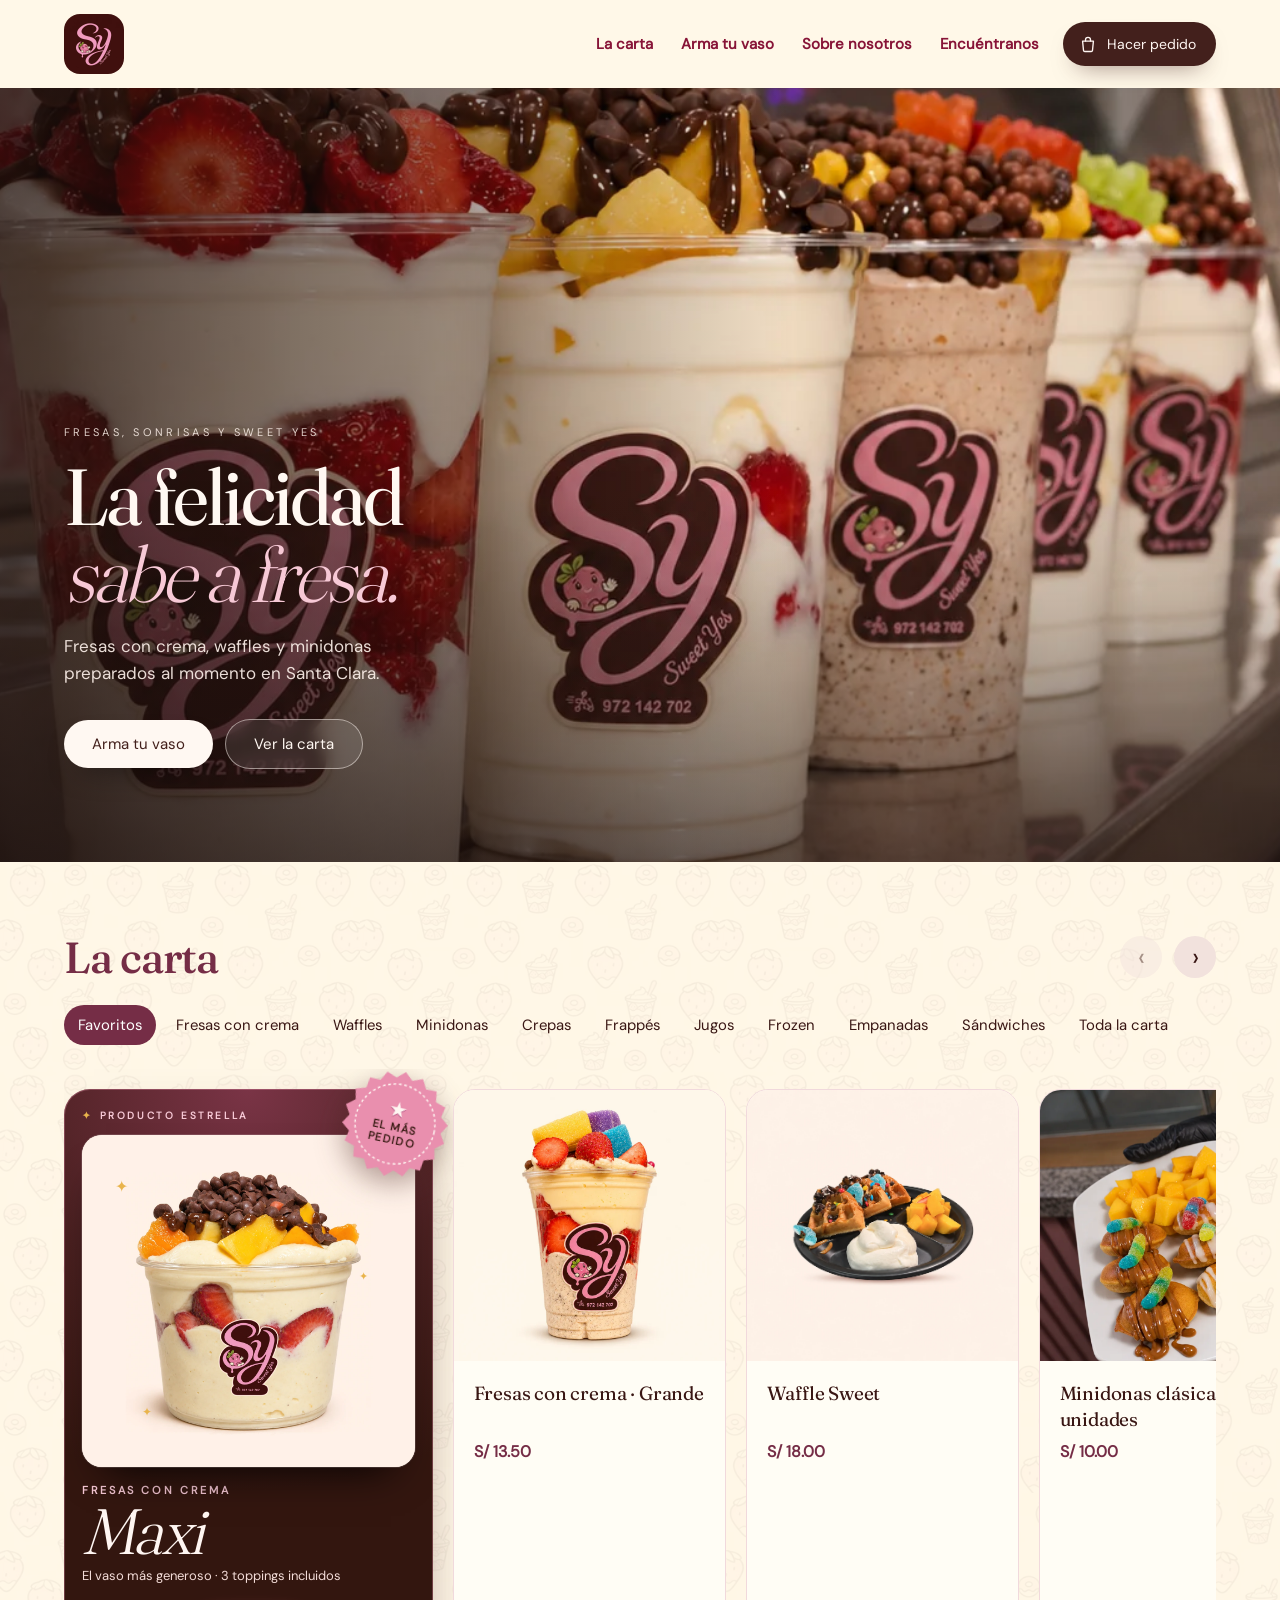
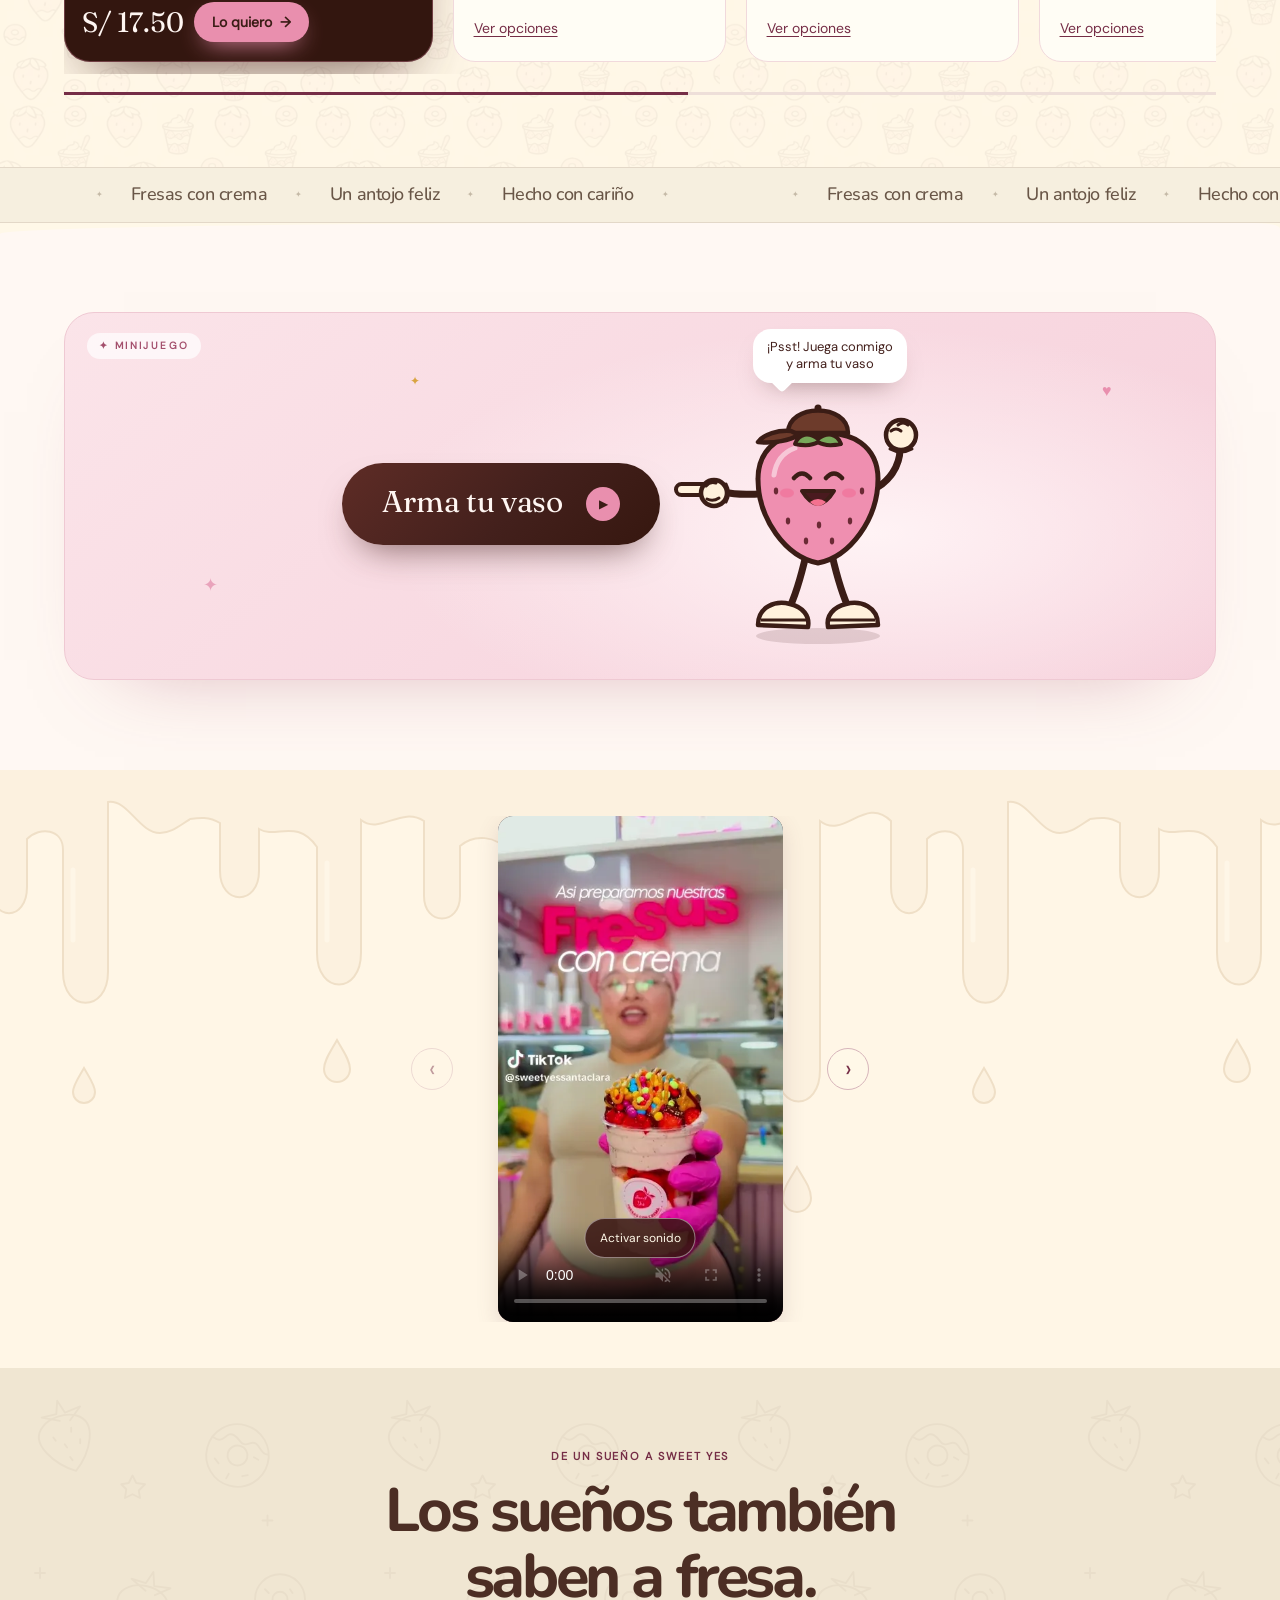
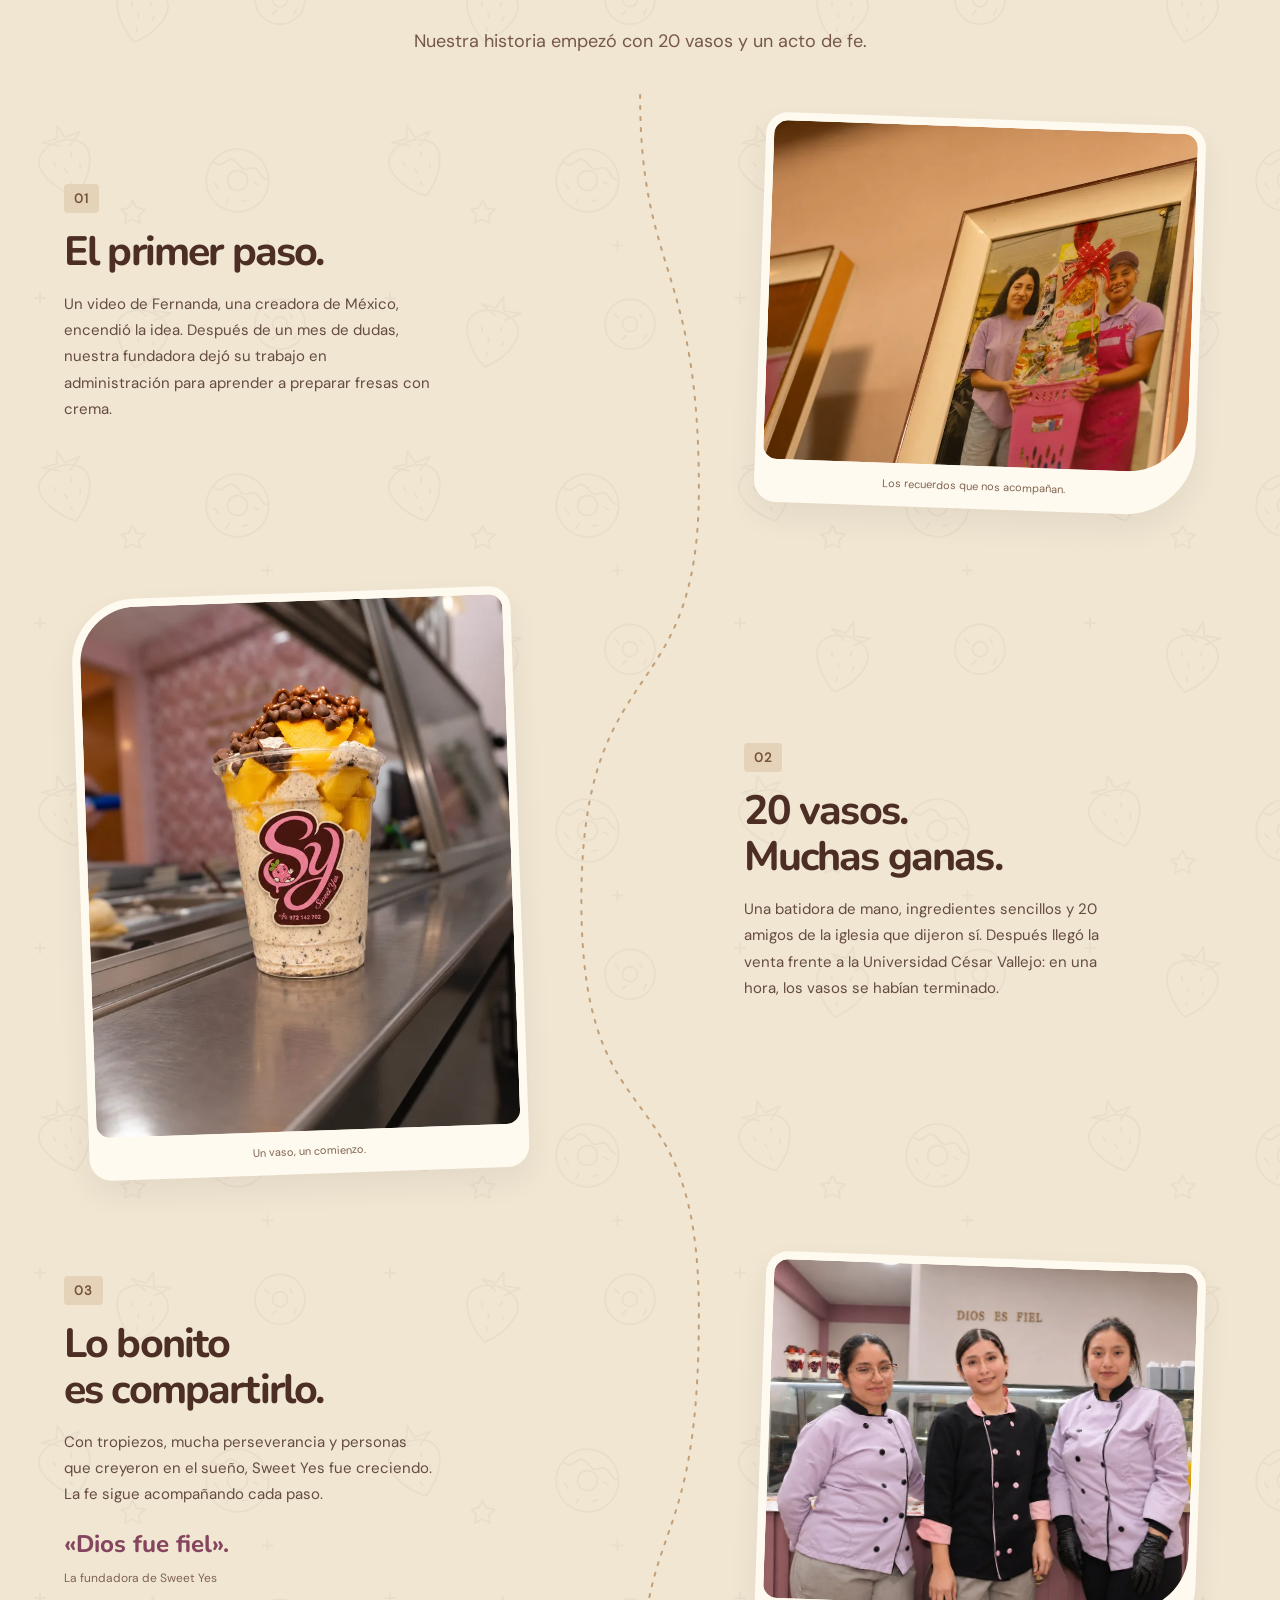
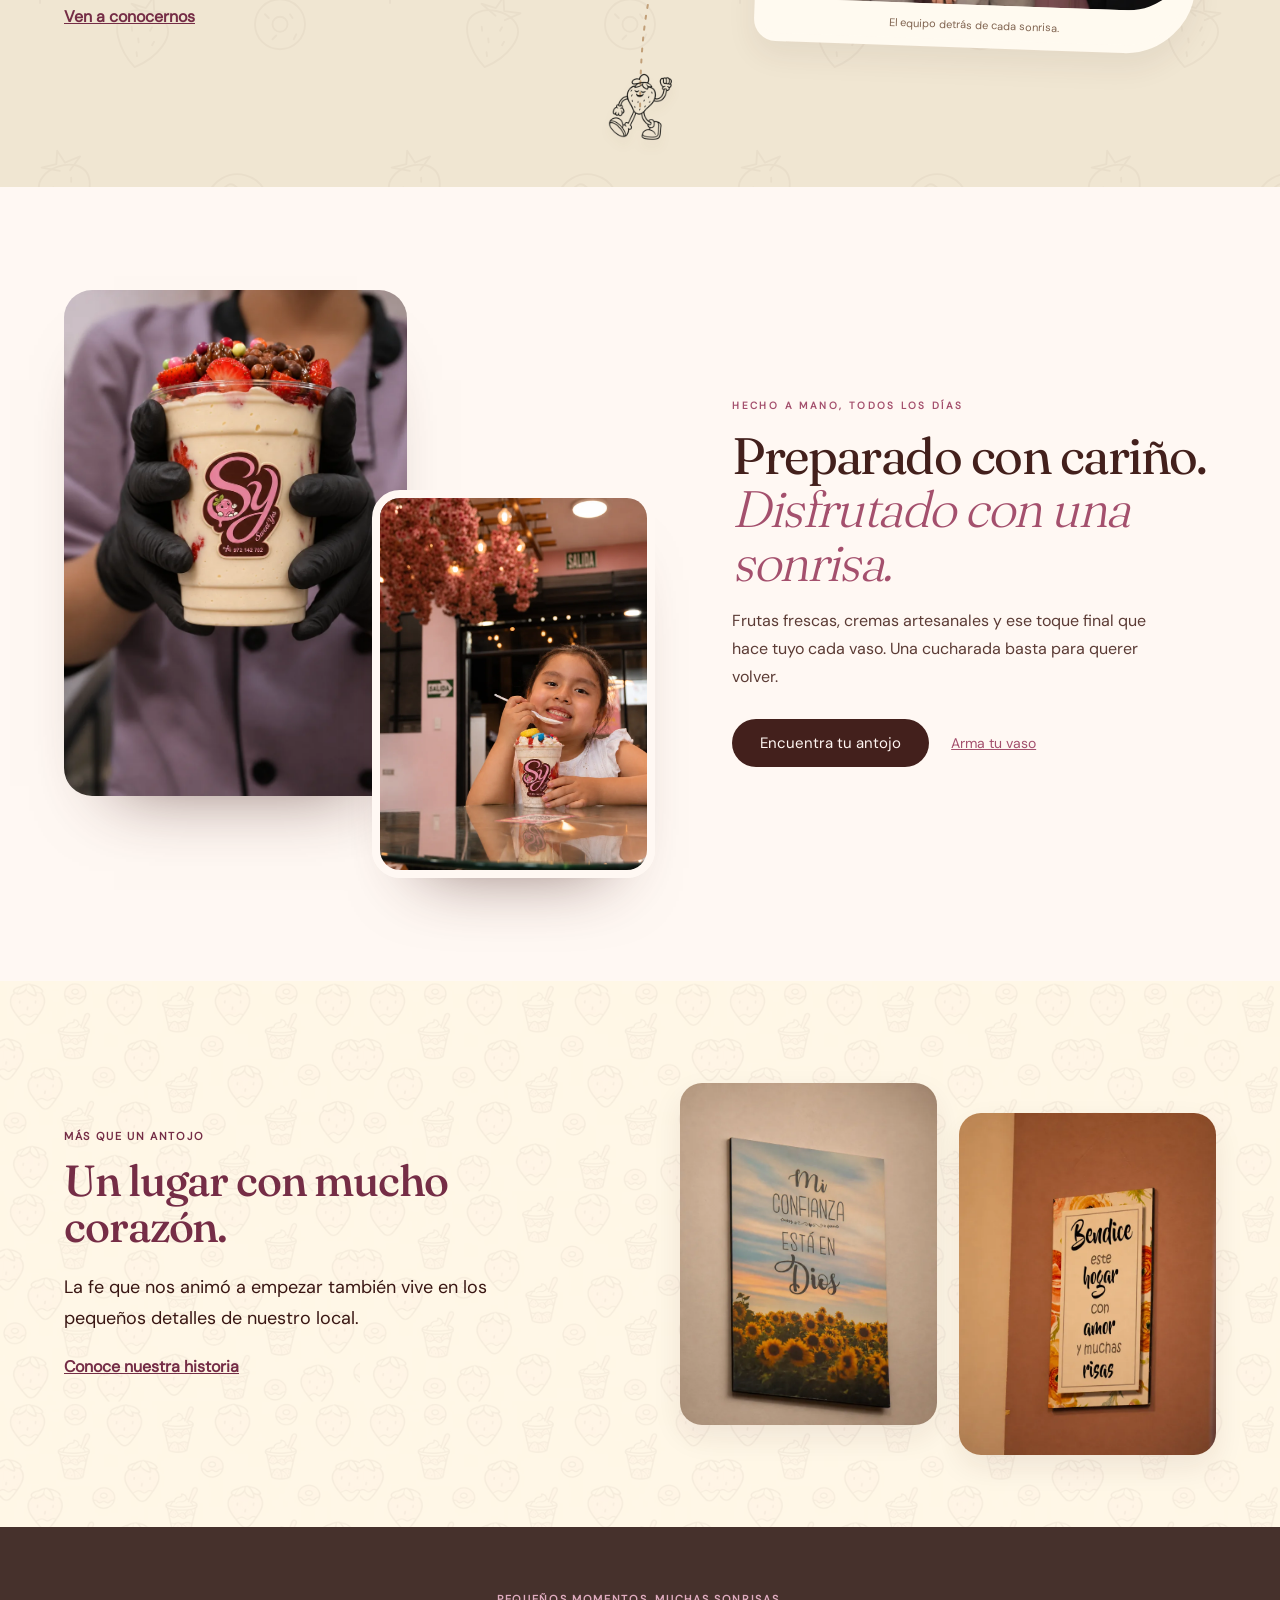
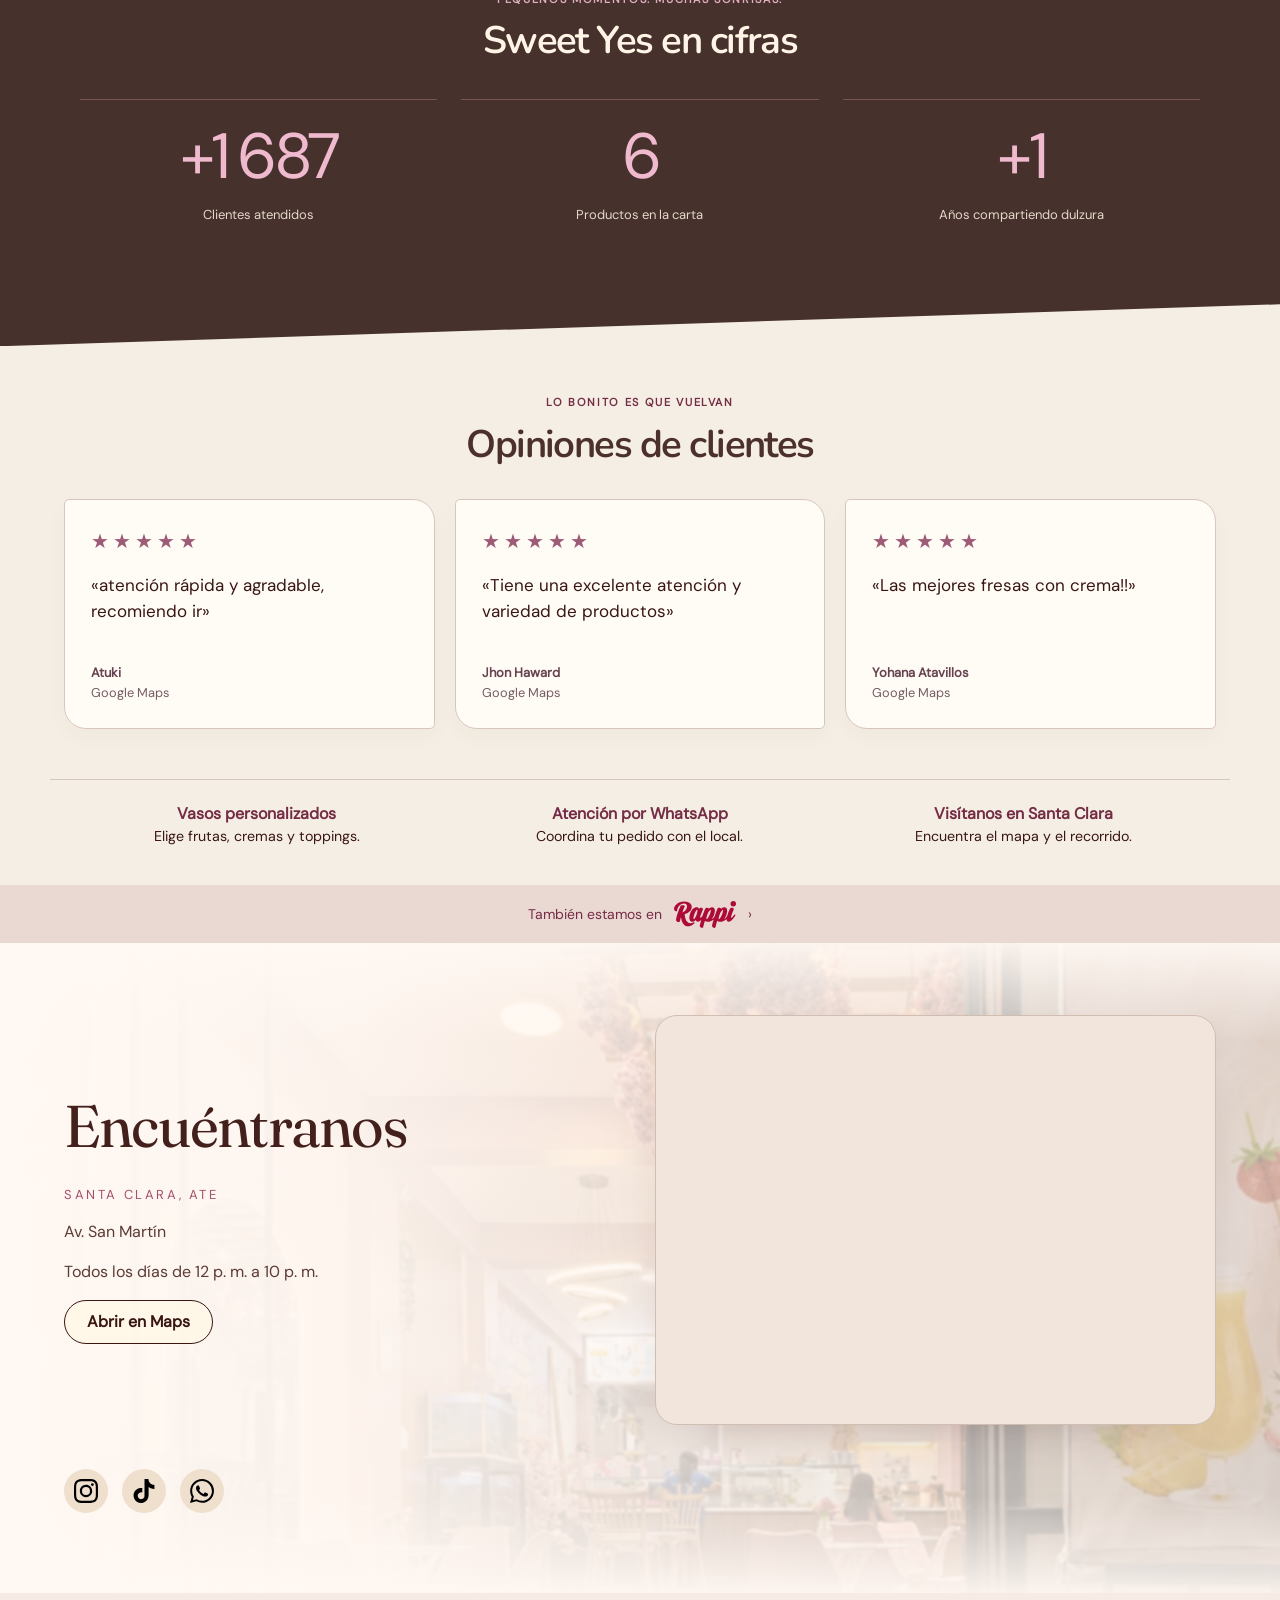
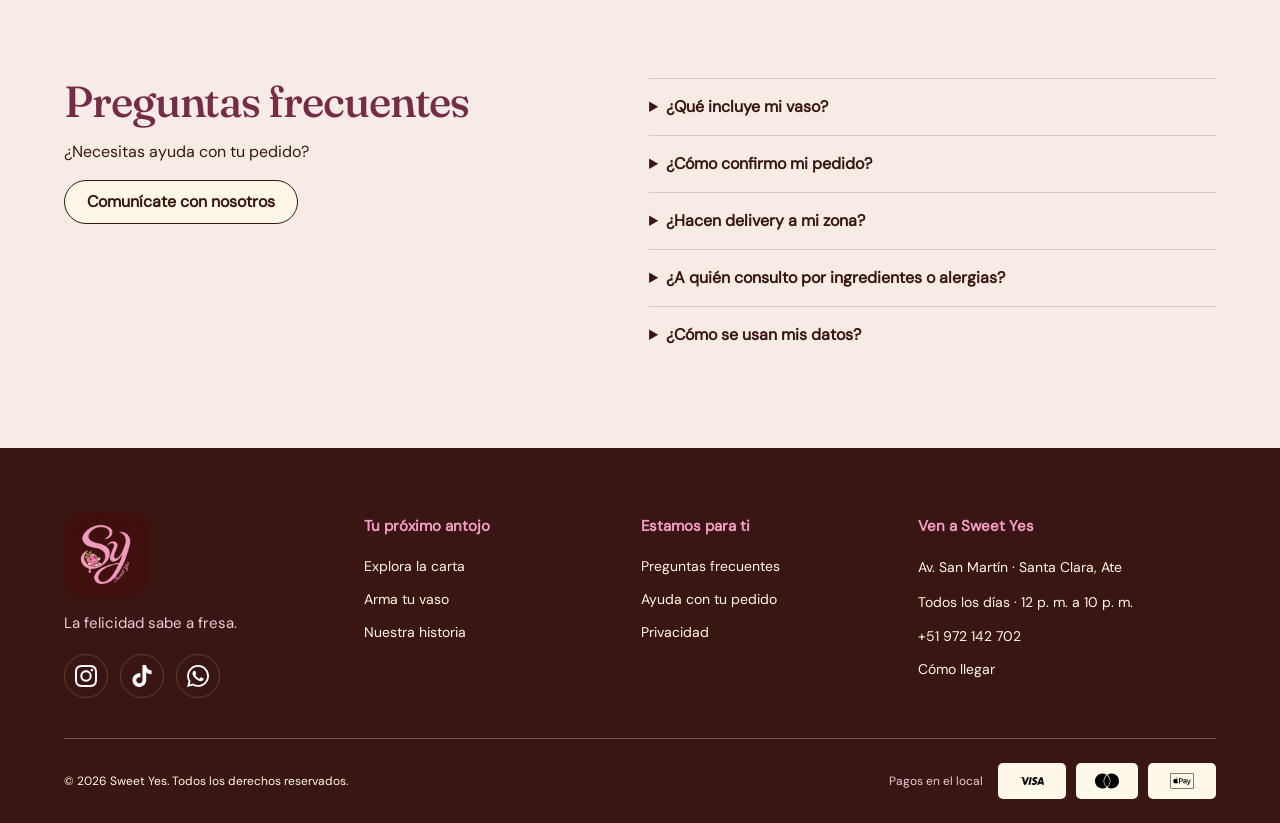
==== commit 781e513f: "Carta: fotos nuevas de Waffle Sweet, crepas Sweet y Especial, frappes Moca, Caramel y Creme brulee, " ====
--- a/index.html
+++ b/index.html
@@ -15,7 +15,7 @@
 <script type="application/ld+json">{"@context":"https://schema.org","@type":"WebSite","@id":"https://www.sweetyess.com/#sitio","name":"Sweet Yes","alternateName":["Sweet Yes Santa Clara","Sweet Yes Perú"],"url":"https://www.sweetyess.com/","inLanguage":"es-PE","publisher":{"@id":"https://www.sweetyess.com/#negocio"}}</script>
 <script type="application/ld+json">{"@context":"https://schema.org","@type":"FoodEstablishment","@id":"https://www.sweetyess.com/#negocio","name":"Sweet Yes","description":"Fresas con crema, waffles, minidonas, crepas, frappés y jugos en Santa Clara, Ate.","url":"https://www.sweetyess.com/","image":"https://www.sweetyess.com/assets/og/sweet-yes-compartir.jpg","logo":"https://www.sweetyess.com/assets/marca/logo-final.webp","telephone":"+51972142702","servesCuisine":["Fresas con crema","Postres","Waffles","Minidonas","Frappés","Jugos"],"priceRange":"S/ 7 – S/ 29","currenciesAccepted":"PEN","paymentAccepted":"Visa, Mastercard, Apple Pay","address":{"@type":"PostalAddress","streetAddress":"Av. San Martín","addressLocality":"Santa Clara, Ate","addressRegion":"Lima","addressCountry":"PE"},"geo":{"@type":"GeoCoordinates","latitude":-12.0185813,"longitude":-76.8850899},"hasMap":"https://www.google.com/maps/place/Sweet+Yes/@-12.0185813,-76.8850899,17z","openingHoursSpecification":[{"@type":"OpeningHoursSpecification","dayOfWeek":["Monday","Tuesday","Wednesday","Thursday","Friday","Saturday","Sunday"],"opens":"12:00","closes":"22:00"}],"hasMenu":"https://www.sweetyess.com/#carta","acceptsReservations":false,"sameAs":["https://www.instagram.com/sweetyesperu","https://www.tiktok.com/@sweetyessantaclara","https://www.rappi.com.pe/restaurantes/73865-sweet-yes"]}</script>
 <link rel="icon" href="/favicon.ico" sizes="48x48"><link rel="icon" type="image/png" sizes="192x192" href="/favicon-192.png"><link rel="apple-touch-icon" href="/apple-touch-icon.png"><link rel="preload" href="assets/fonts/fraunces.ttf" as="font" type="font/ttf" crossorigin>
-<link rel="stylesheet" href="styles.css"><link rel="stylesheet" href="identidad.css?v=20261118-cacao"><link rel="stylesheet" href="experiencia.css?v=20261118-cacao"><link rel="stylesheet" href="configurador.css?v=20261118-cacao"><script src="data.js?v=20261119-frappes" defer></script><script src="app.js?v=20261119-r5" defer></script><script src="portada.js?v=20261118-cacao" defer></script><link rel="stylesheet" href="minijuego.css?v=2"><script src="minijuego.js?v=2" defer></script><link rel="stylesheet" href="runner.css?v=3"><script src="runner.js?v=7" defer></script><script src="reto.js?v=3" defer></script><link rel="stylesheet" href="refinado.css?v=10"></head>
+<link rel="stylesheet" href="styles.css"><link rel="stylesheet" href="identidad.css?v=20261118-cacao"><link rel="stylesheet" href="experiencia.css?v=20261118-cacao"><link rel="stylesheet" href="configurador.css?v=20261118-cacao"><script src="data.js?v=20261119-frappes" defer></script><script src="app.js?v=20261119-lote2" defer></script><script src="portada.js?v=20261118-cacao" defer></script><link rel="stylesheet" href="minijuego.css?v=2"><script src="minijuego.js?v=2" defer></script><link rel="stylesheet" href="runner.css?v=3"><script src="runner.js?v=7" defer></script><script src="reto.js?v=3" defer></script><link rel="stylesheet" href="refinado.css?v=10"></head>
 <body>
 <header><a href="#inicio" aria-label="Sweet Yes, inicio"><img class="logo" src="assets/marca/logo-final.webp" alt="Sweet Yes" width="74" height="74"></a>
 <button class="menu-toggle" aria-controls="menu" aria-expanded="false">La carta</button><nav id="menu" aria-label="Principal"><a href="#carta">La carta</a><a href="#vaso">Arma tu vaso</a><a href="#nosotros">Sobre nosotros</a><a href="#visitanos">Encuéntranos</a></nav><button class="pill" id="order-nav">Hacer pedido</button></header>
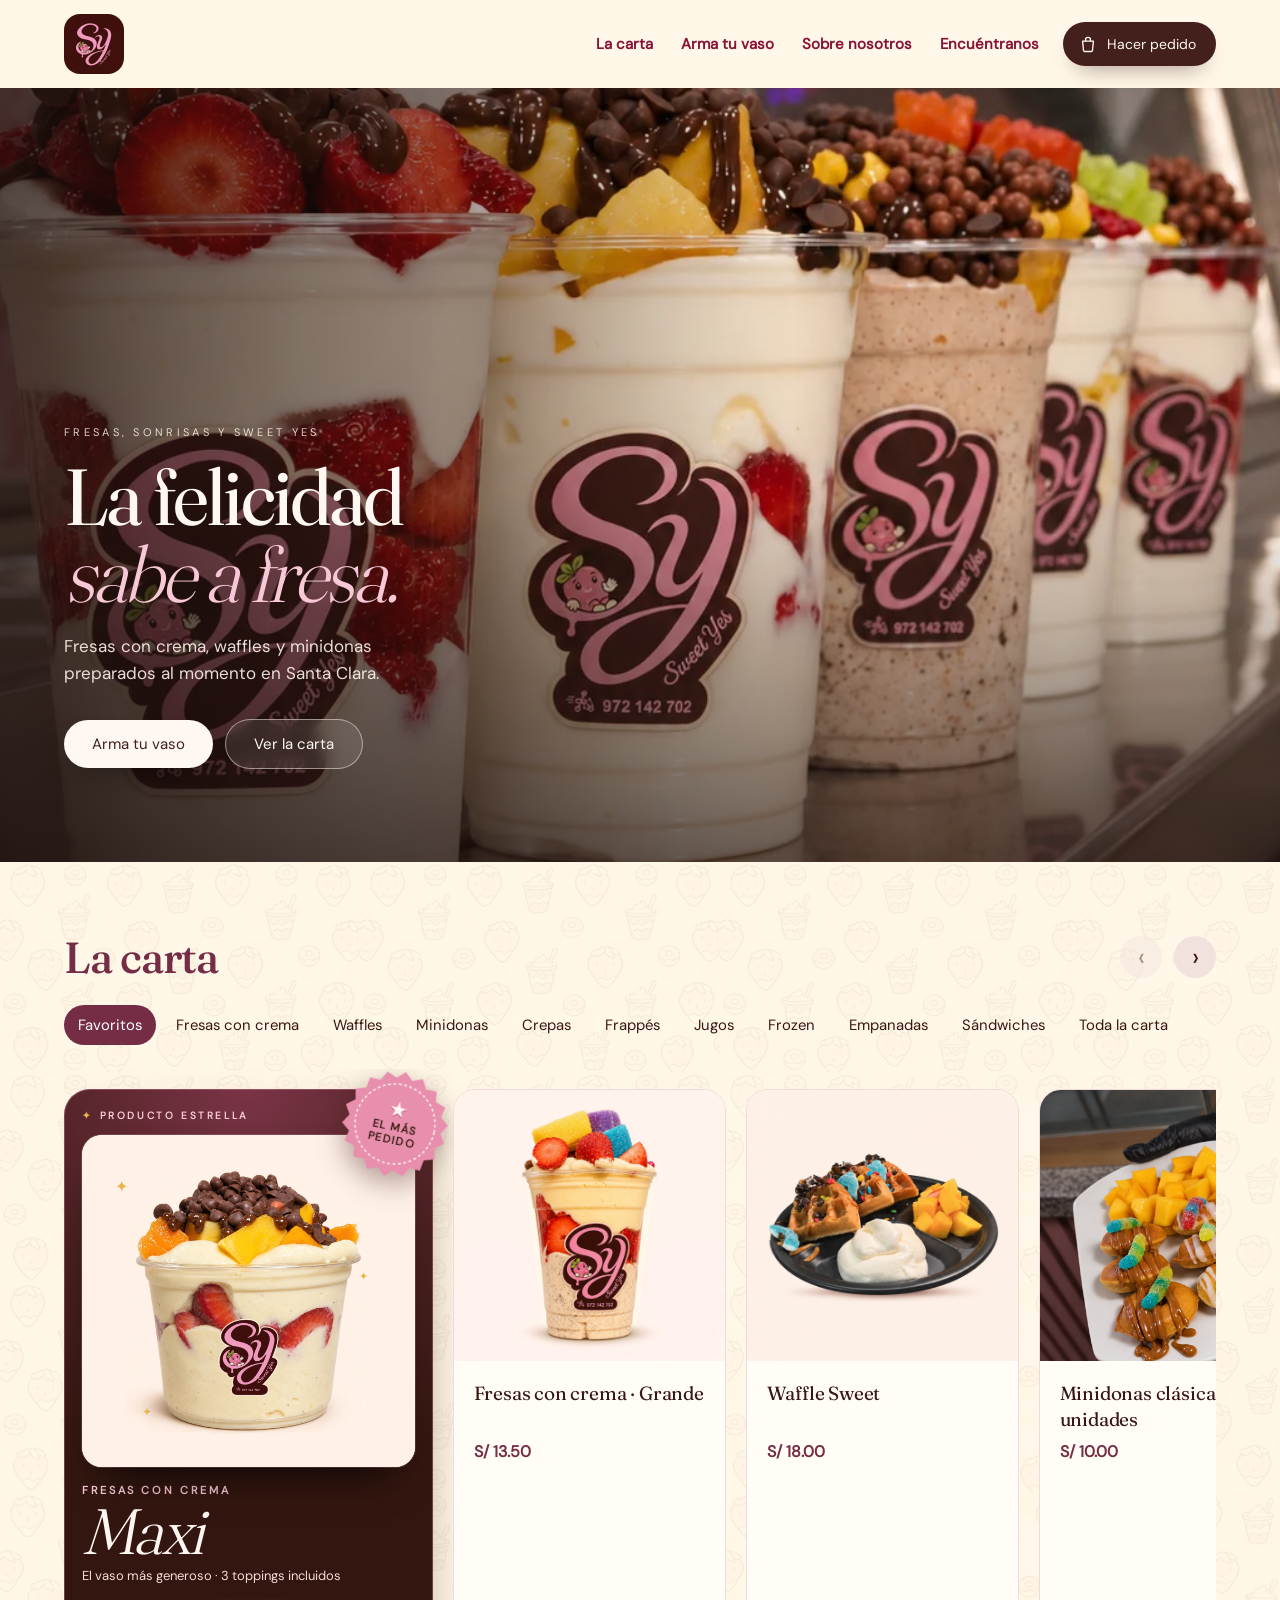
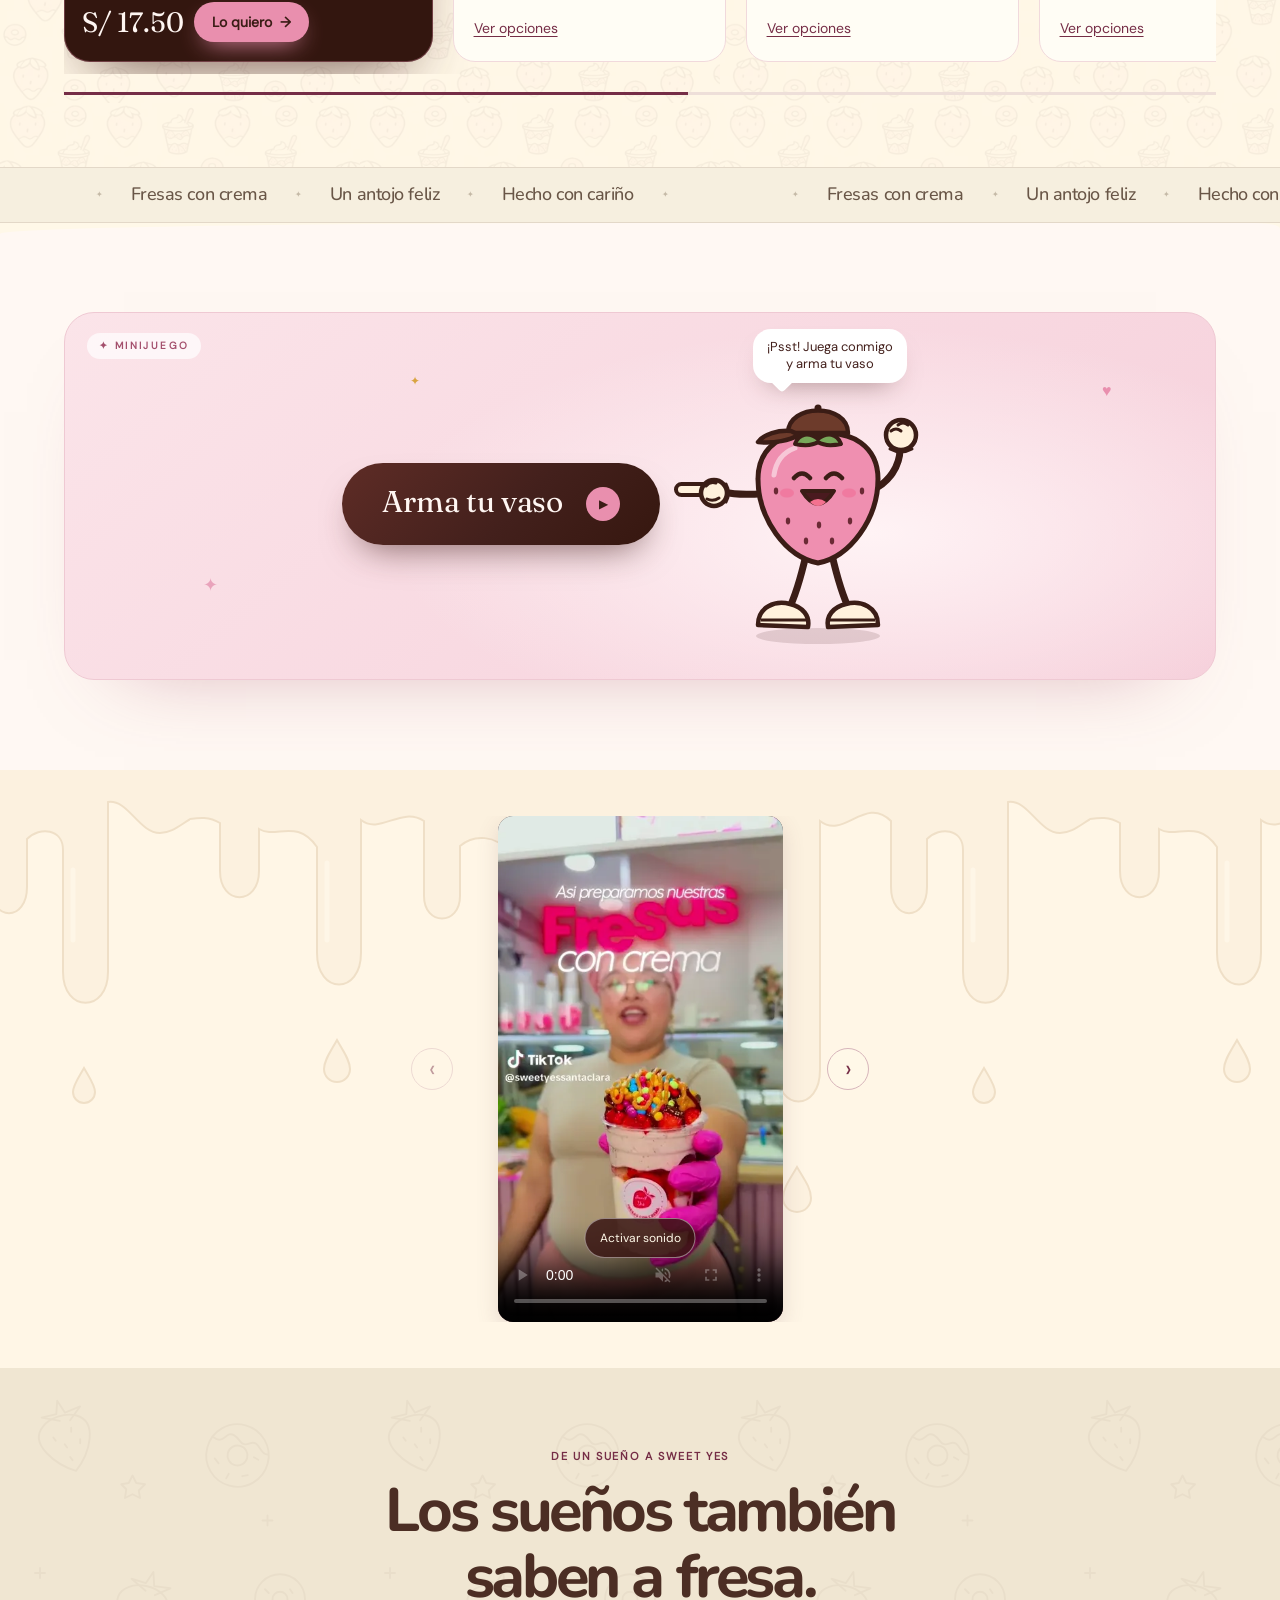
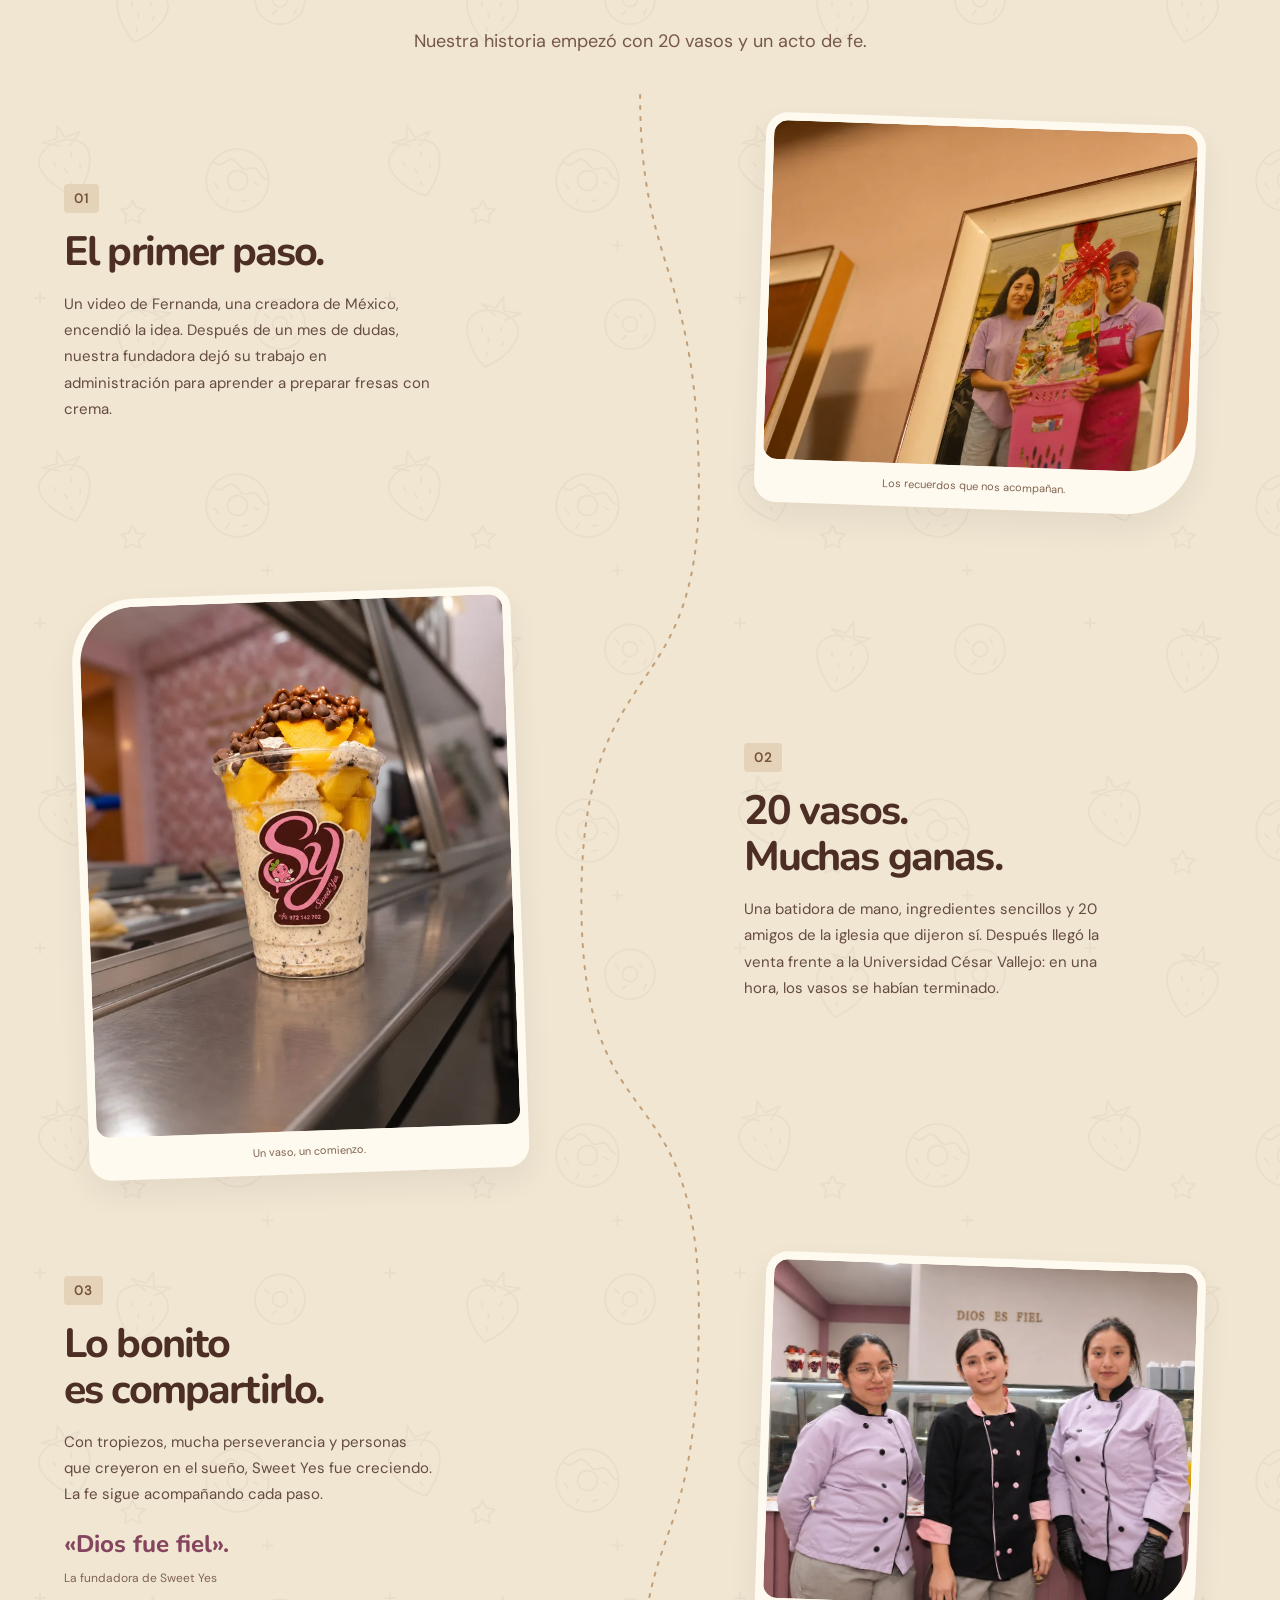
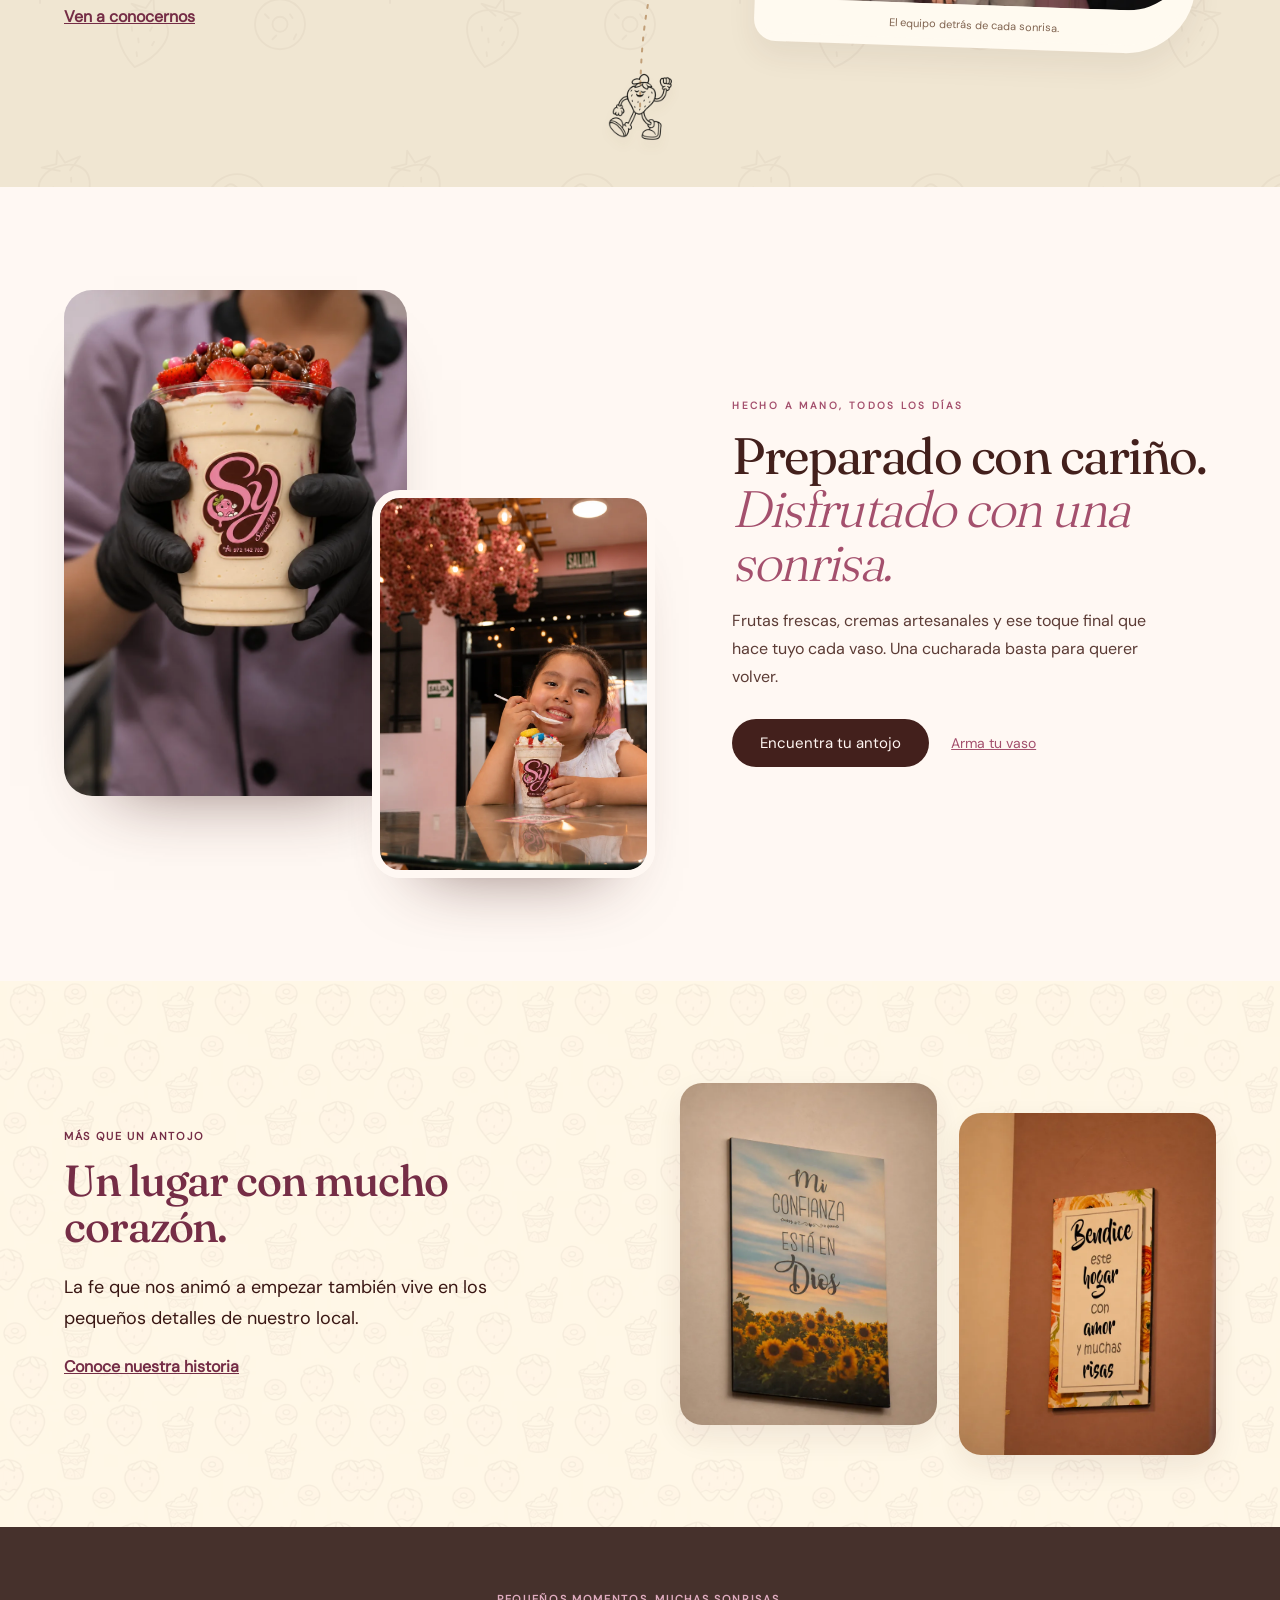
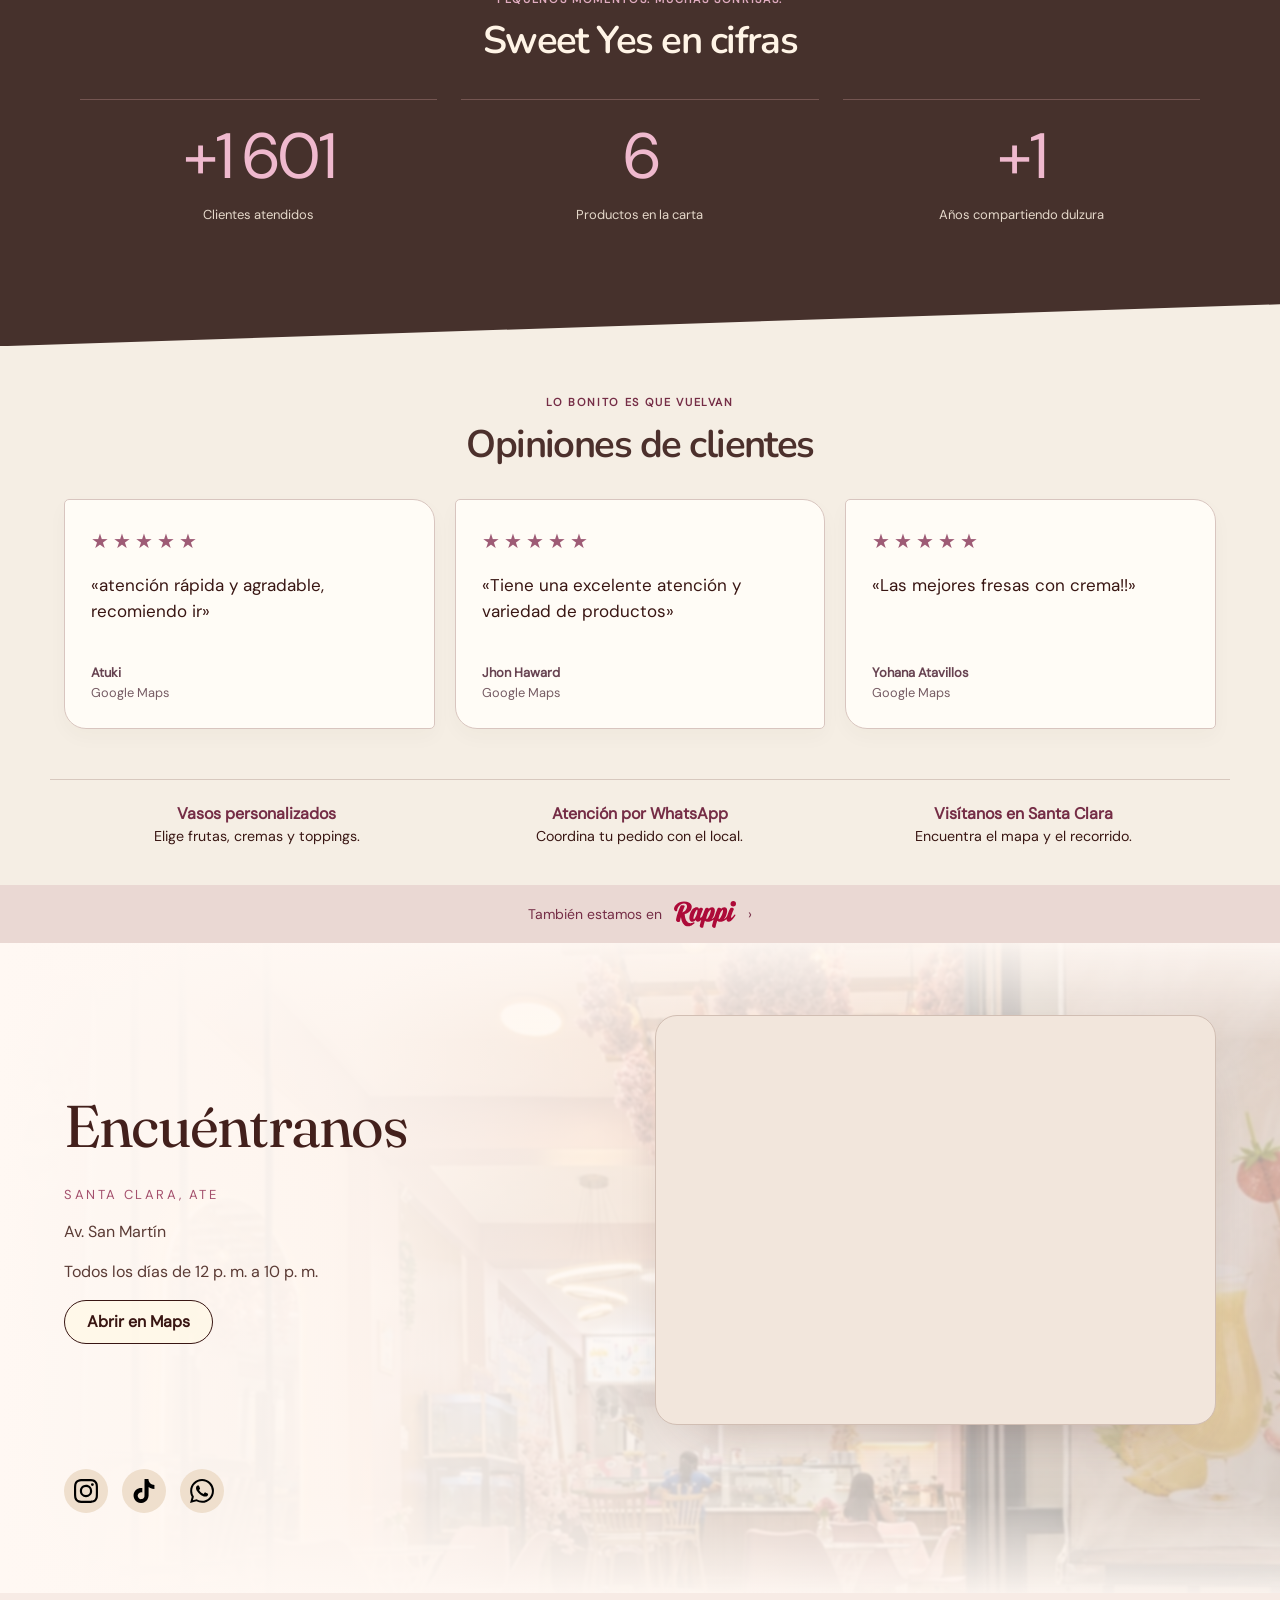
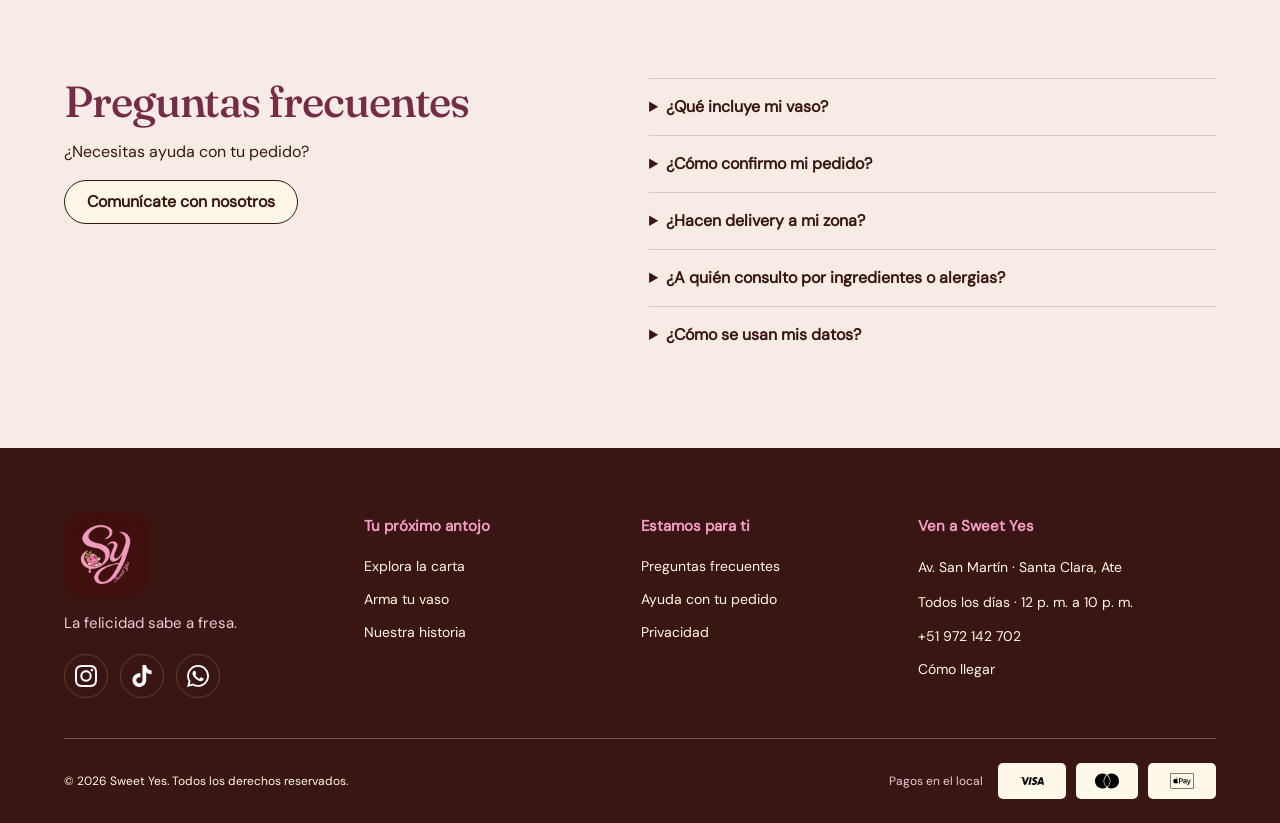
==== commit 8b7ee817: "Carta: crepas Sweet y Especial mas realistas, frappes con sticker, vaso Grande con fondo crema y Waf" ====
--- a/index.html
+++ b/index.html
@@ -15,7 +15,7 @@
 <script type="application/ld+json">{"@context":"https://schema.org","@type":"WebSite","@id":"https://www.sweetyess.com/#sitio","name":"Sweet Yes","alternateName":["Sweet Yes Santa Clara","Sweet Yes Perú"],"url":"https://www.sweetyess.com/","inLanguage":"es-PE","publisher":{"@id":"https://www.sweetyess.com/#negocio"}}</script>
 <script type="application/ld+json">{"@context":"https://schema.org","@type":"FoodEstablishment","@id":"https://www.sweetyess.com/#negocio","name":"Sweet Yes","description":"Fresas con crema, waffles, minidonas, crepas, frappés y jugos en Santa Clara, Ate.","url":"https://www.sweetyess.com/","image":"https://www.sweetyess.com/assets/og/sweet-yes-compartir.jpg","logo":"https://www.sweetyess.com/assets/marca/logo-final.webp","telephone":"+51972142702","servesCuisine":["Fresas con crema","Postres","Waffles","Minidonas","Frappés","Jugos"],"priceRange":"S/ 7 – S/ 29","currenciesAccepted":"PEN","paymentAccepted":"Visa, Mastercard, Apple Pay","address":{"@type":"PostalAddress","streetAddress":"Av. San Martín","addressLocality":"Santa Clara, Ate","addressRegion":"Lima","addressCountry":"PE"},"geo":{"@type":"GeoCoordinates","latitude":-12.0185813,"longitude":-76.8850899},"hasMap":"https://www.google.com/maps/place/Sweet+Yes/@-12.0185813,-76.8850899,17z","openingHoursSpecification":[{"@type":"OpeningHoursSpecification","dayOfWeek":["Monday","Tuesday","Wednesday","Thursday","Friday","Saturday","Sunday"],"opens":"12:00","closes":"22:00"}],"hasMenu":"https://www.sweetyess.com/#carta","acceptsReservations":false,"sameAs":["https://www.instagram.com/sweetyesperu","https://www.tiktok.com/@sweetyessantaclara","https://www.rappi.com.pe/restaurantes/73865-sweet-yes"]}</script>
 <link rel="icon" href="/favicon.ico" sizes="48x48"><link rel="icon" type="image/png" sizes="192x192" href="/favicon-192.png"><link rel="apple-touch-icon" href="/apple-touch-icon.png"><link rel="preload" href="assets/fonts/fraunces.ttf" as="font" type="font/ttf" crossorigin>
-<link rel="stylesheet" href="styles.css"><link rel="stylesheet" href="identidad.css?v=20261118-cacao"><link rel="stylesheet" href="experiencia.css?v=20261118-cacao"><link rel="stylesheet" href="configurador.css?v=20261118-cacao"><script src="data.js?v=20261119-frappes" defer></script><script src="app.js?v=20261119-lote2" defer></script><script src="portada.js?v=20261118-cacao" defer></script><link rel="stylesheet" href="minijuego.css?v=2"><script src="minijuego.js?v=2" defer></script><link rel="stylesheet" href="runner.css?v=3"><script src="runner.js?v=7" defer></script><script src="reto.js?v=3" defer></script><link rel="stylesheet" href="refinado.css?v=10"></head>
+<link rel="stylesheet" href="styles.css"><link rel="stylesheet" href="identidad.css?v=20261118-cacao"><link rel="stylesheet" href="experiencia.css?v=20261118-cacao"><link rel="stylesheet" href="configurador.css?v=20261118-cacao"><script src="data.js?v=20261119-frappes" defer></script><script src="app.js?v=20261119-realismo-stickers-v2" defer></script><script src="portada.js?v=20261118-cacao" defer></script><link rel="stylesheet" href="minijuego.css?v=2"><script src="minijuego.js?v=2" defer></script><link rel="stylesheet" href="runner.css?v=3"><script src="runner.js?v=7" defer></script><script src="reto.js?v=3" defer></script><link rel="stylesheet" href="refinado.css?v=10"></head>
 <body>
 <header><a href="#inicio" aria-label="Sweet Yes, inicio"><img class="logo" src="assets/marca/logo-final.webp" alt="Sweet Yes" width="74" height="74"></a>
 <button class="menu-toggle" aria-controls="menu" aria-expanded="false">La carta</button><nav id="menu" aria-label="Principal"><a href="#carta">La carta</a><a href="#vaso">Arma tu vaso</a><a href="#nosotros">Sobre nosotros</a><a href="#visitanos">Encuéntranos</a></nav><button class="pill" id="order-nav">Hacer pedido</button></header>
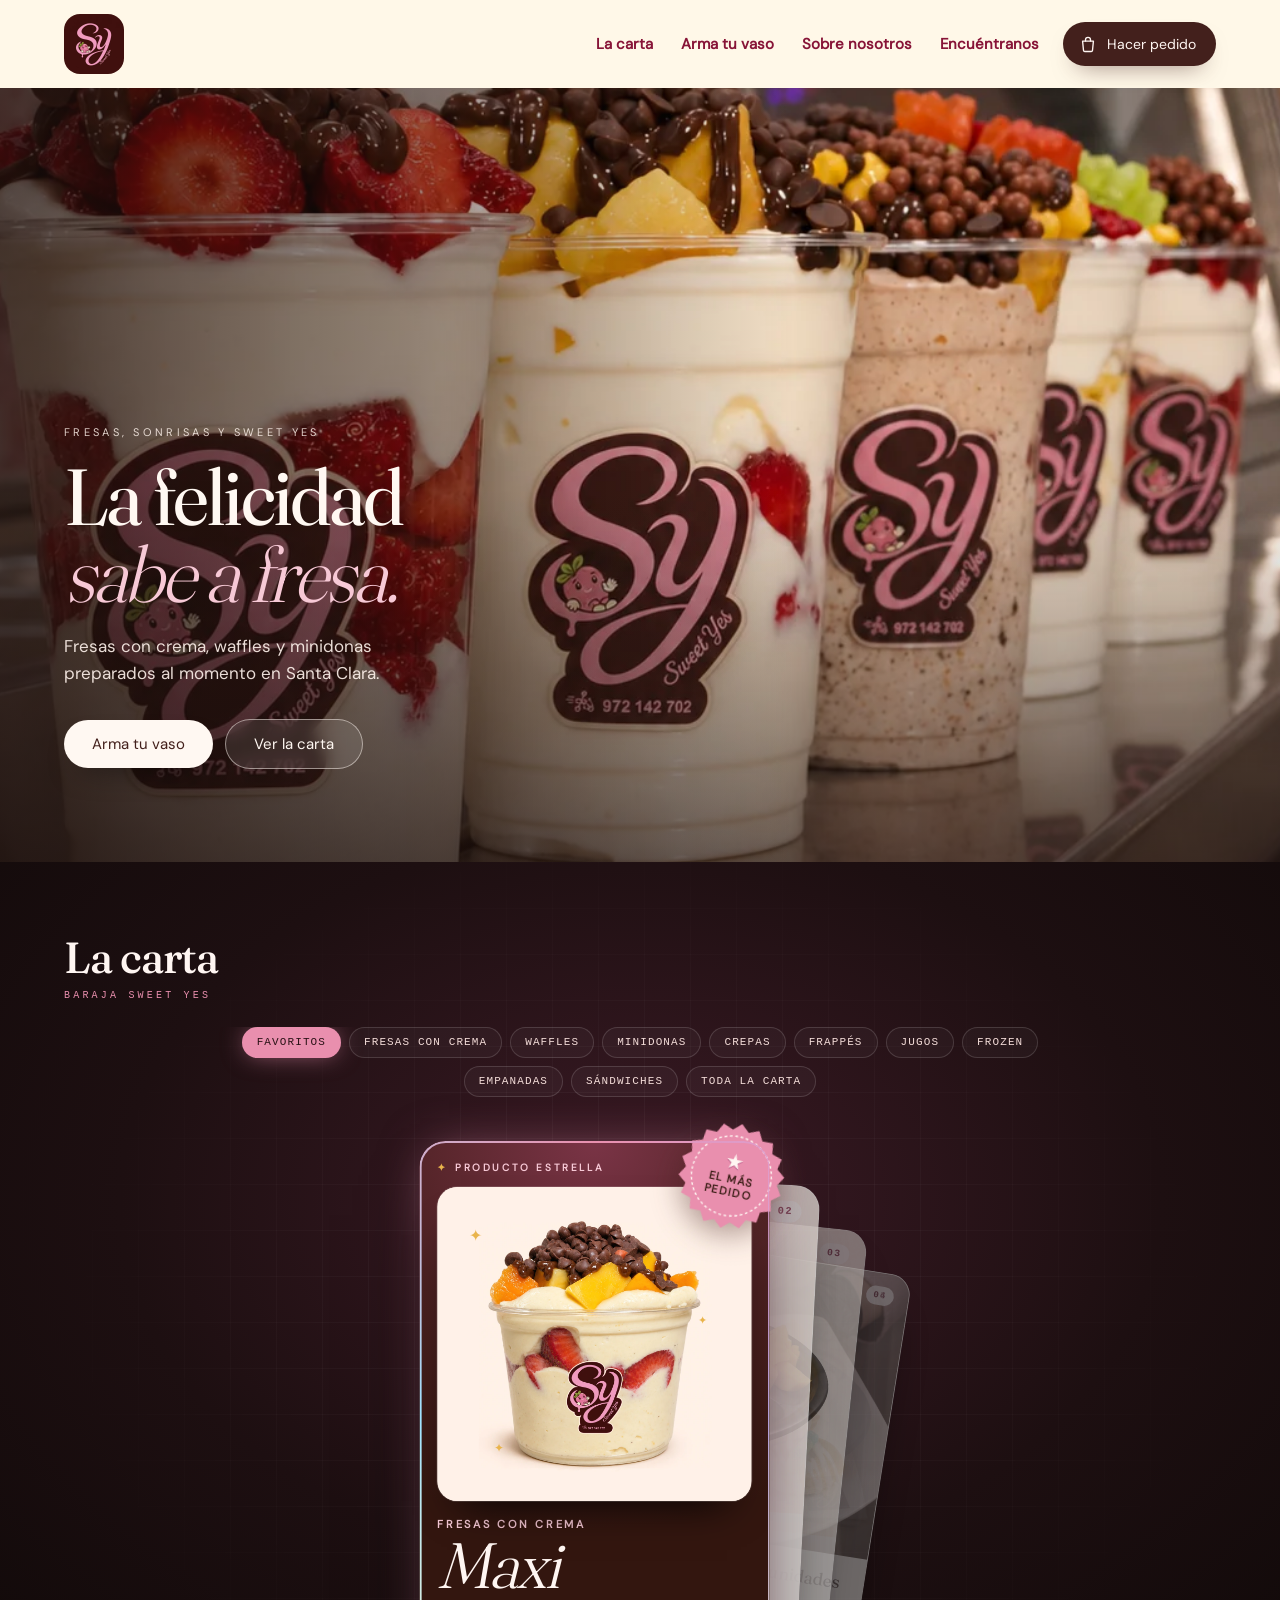
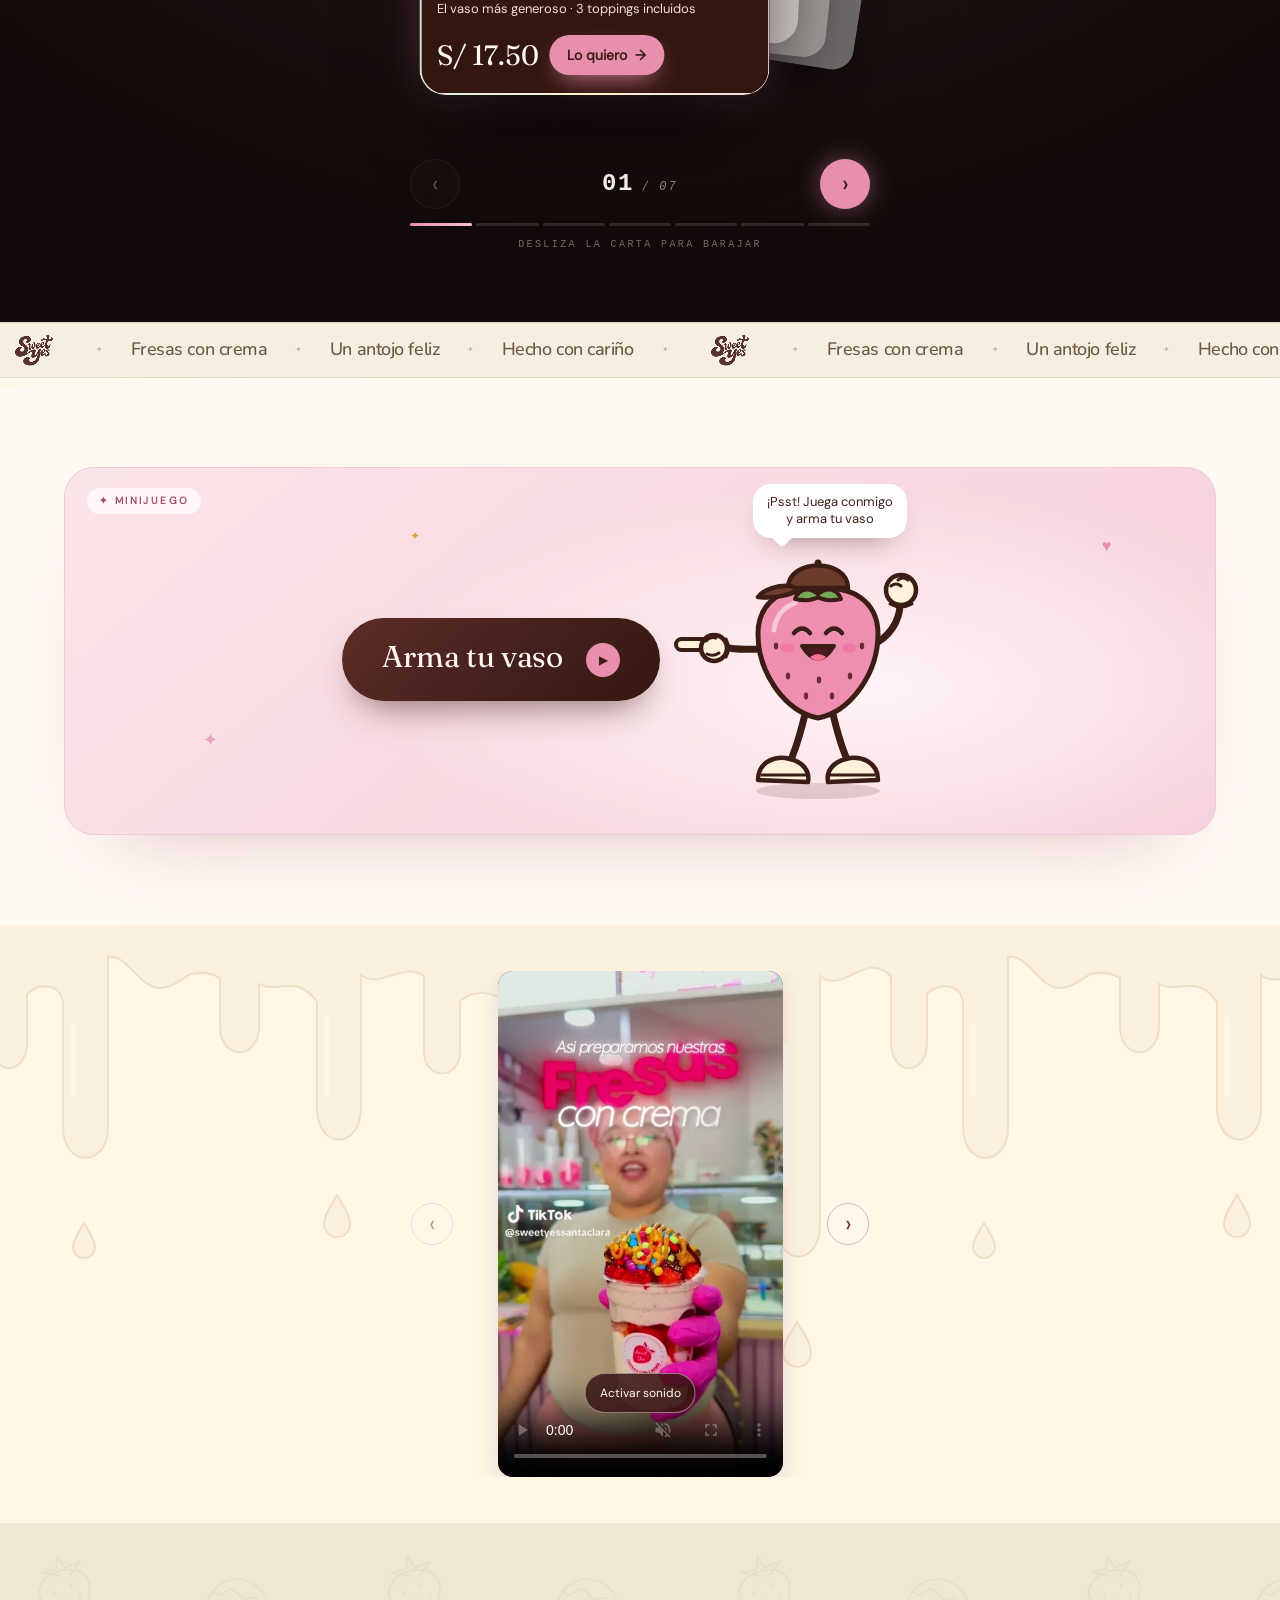
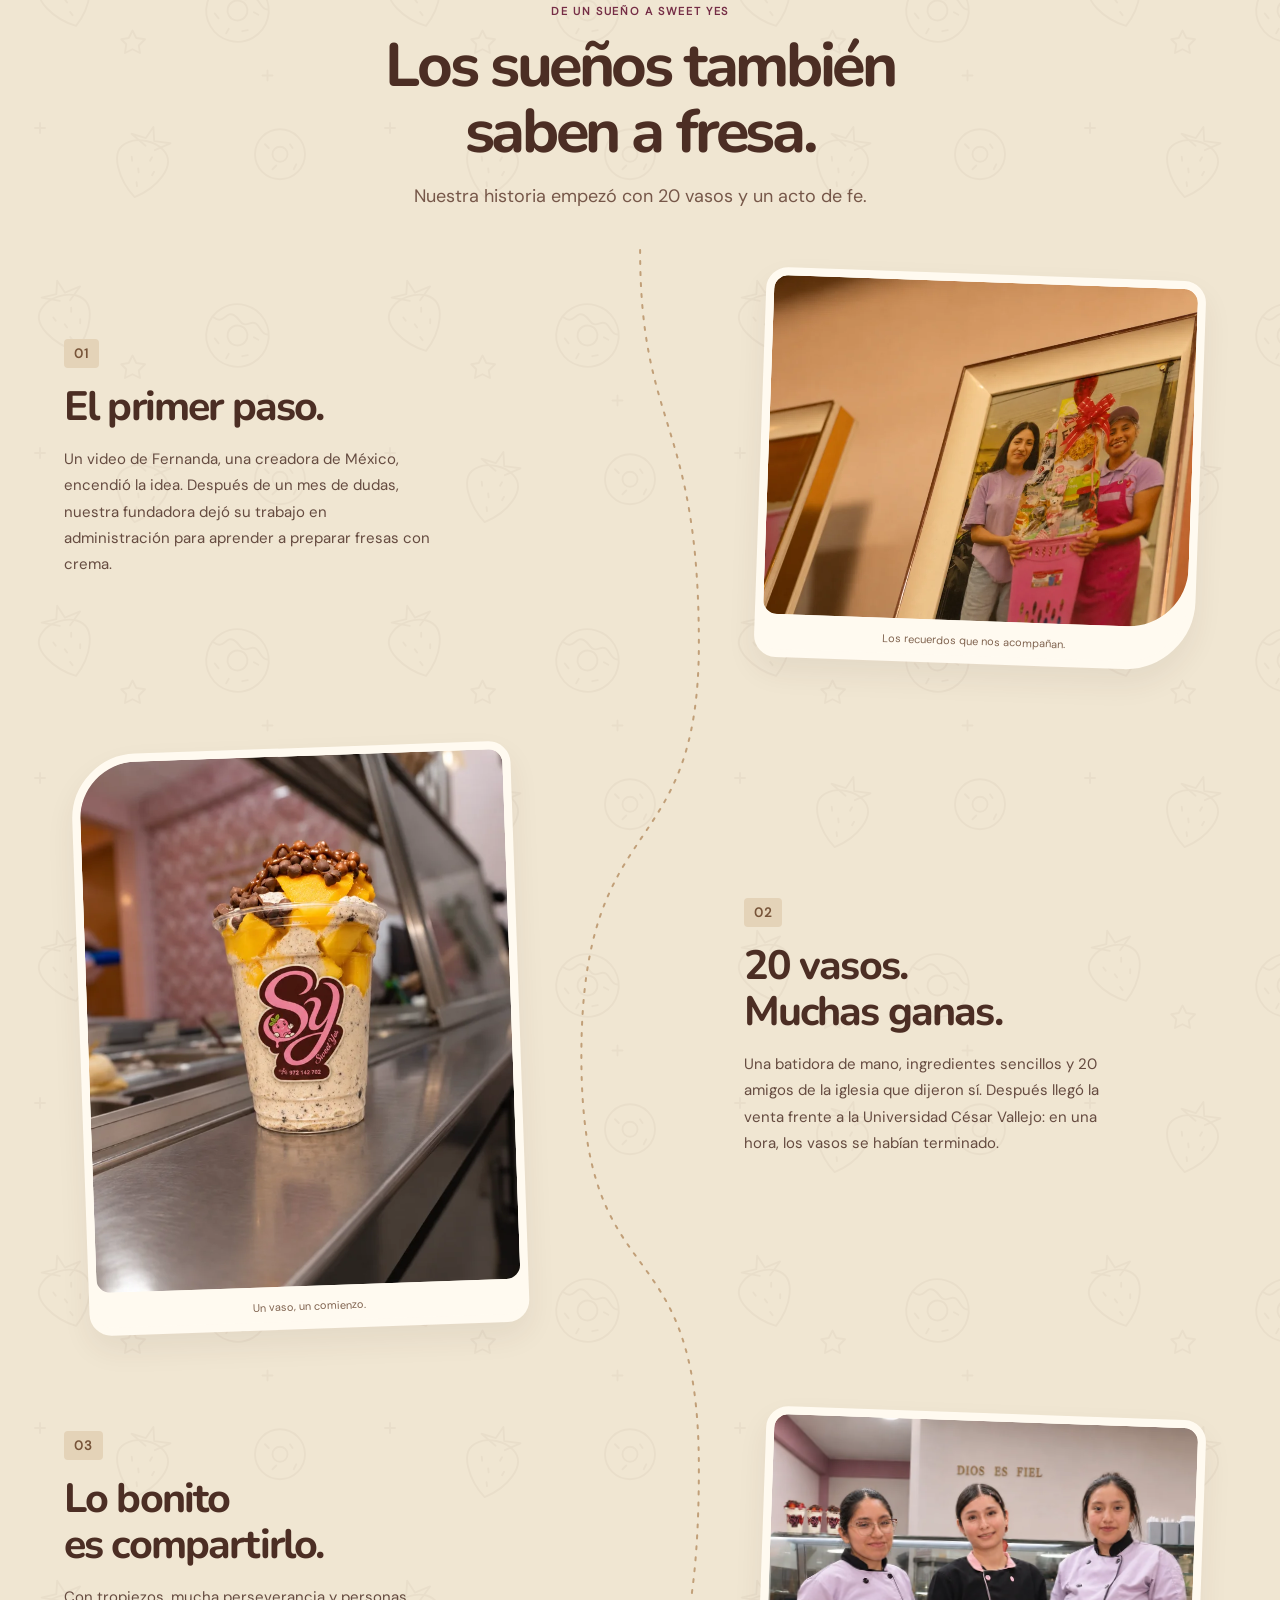
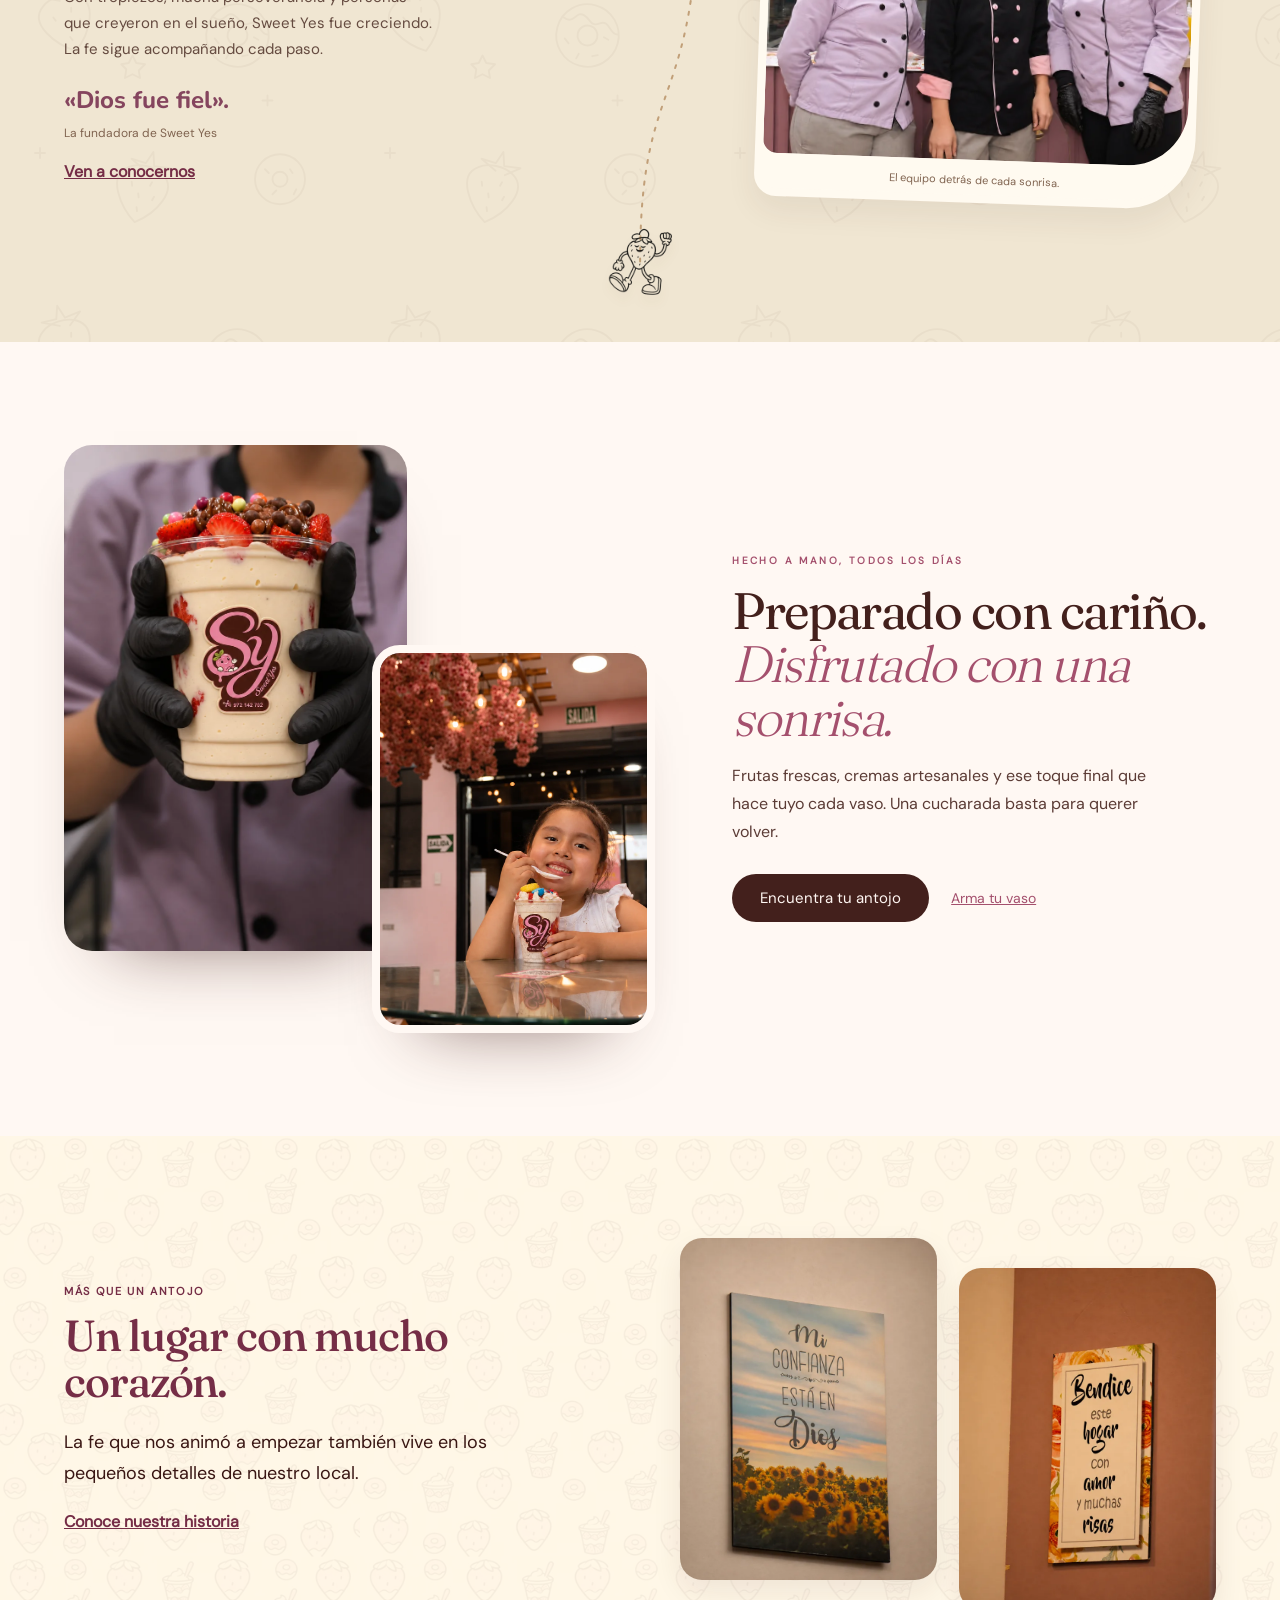
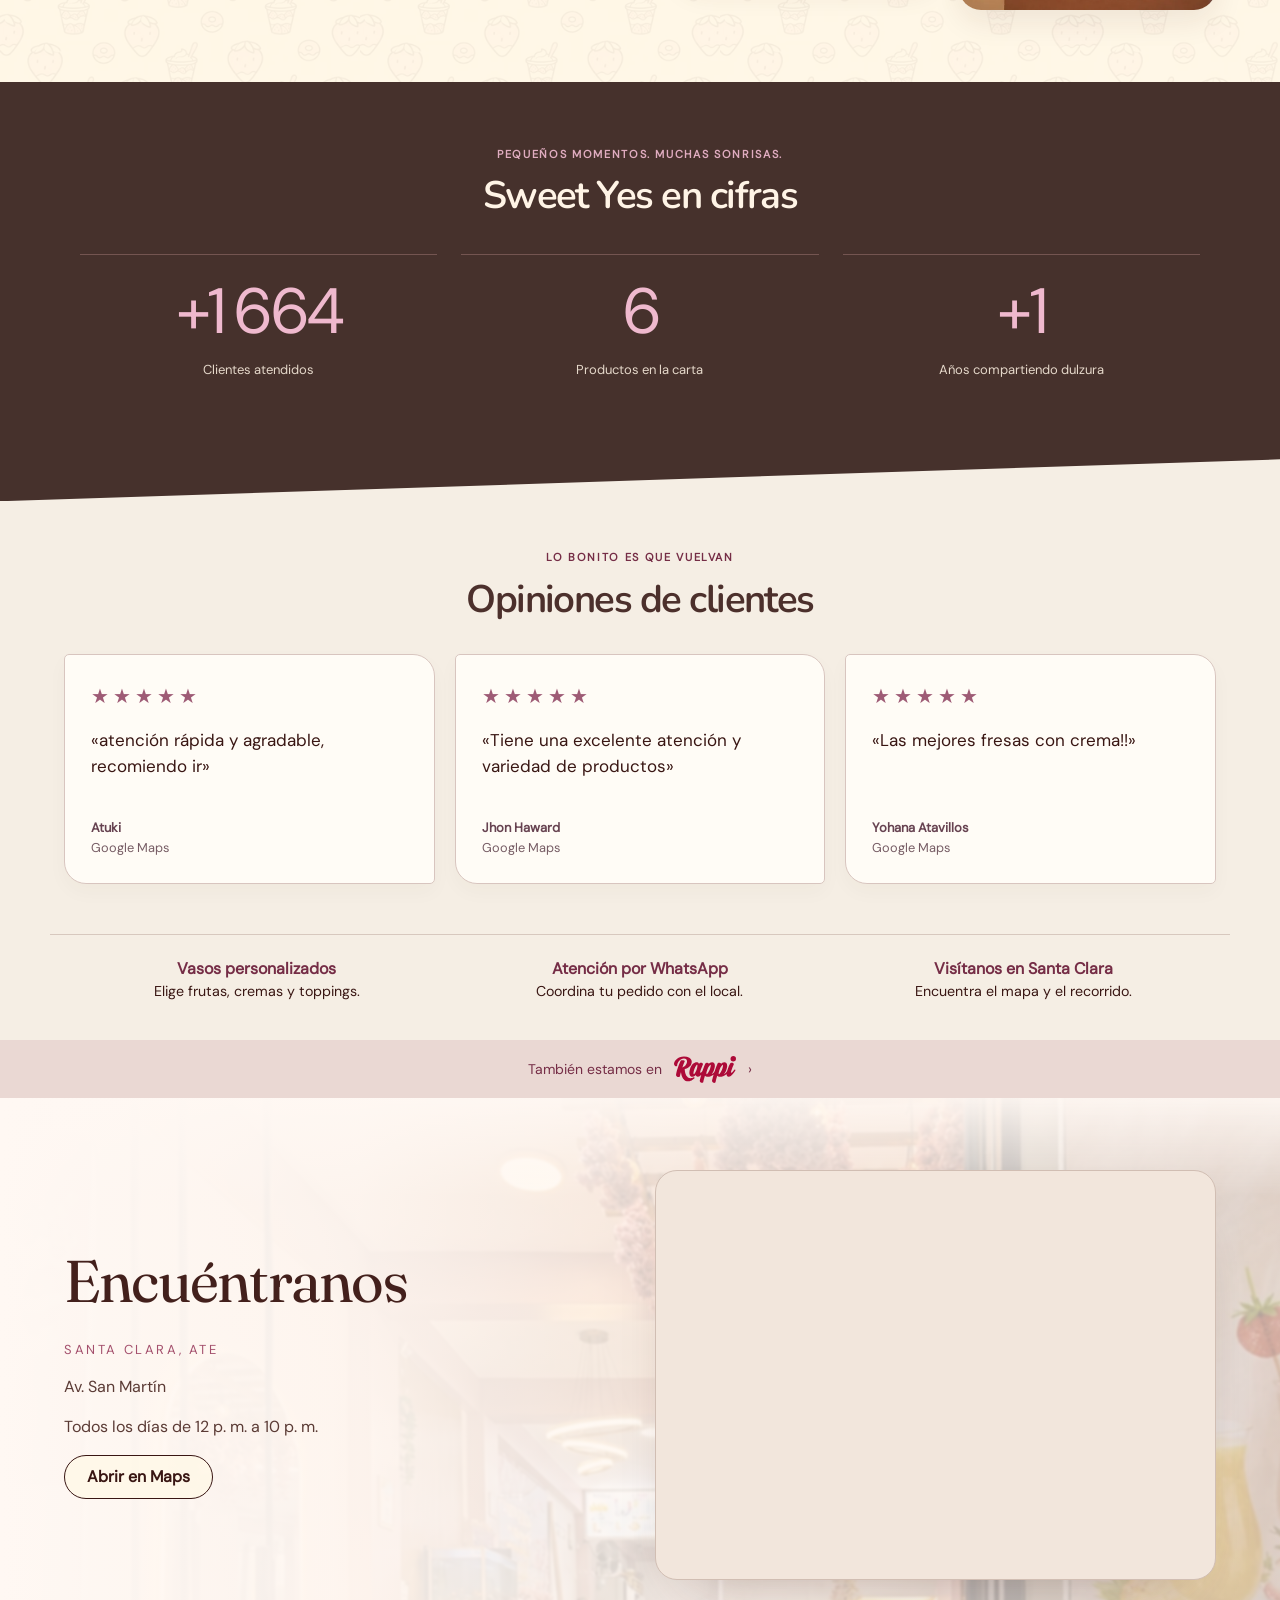
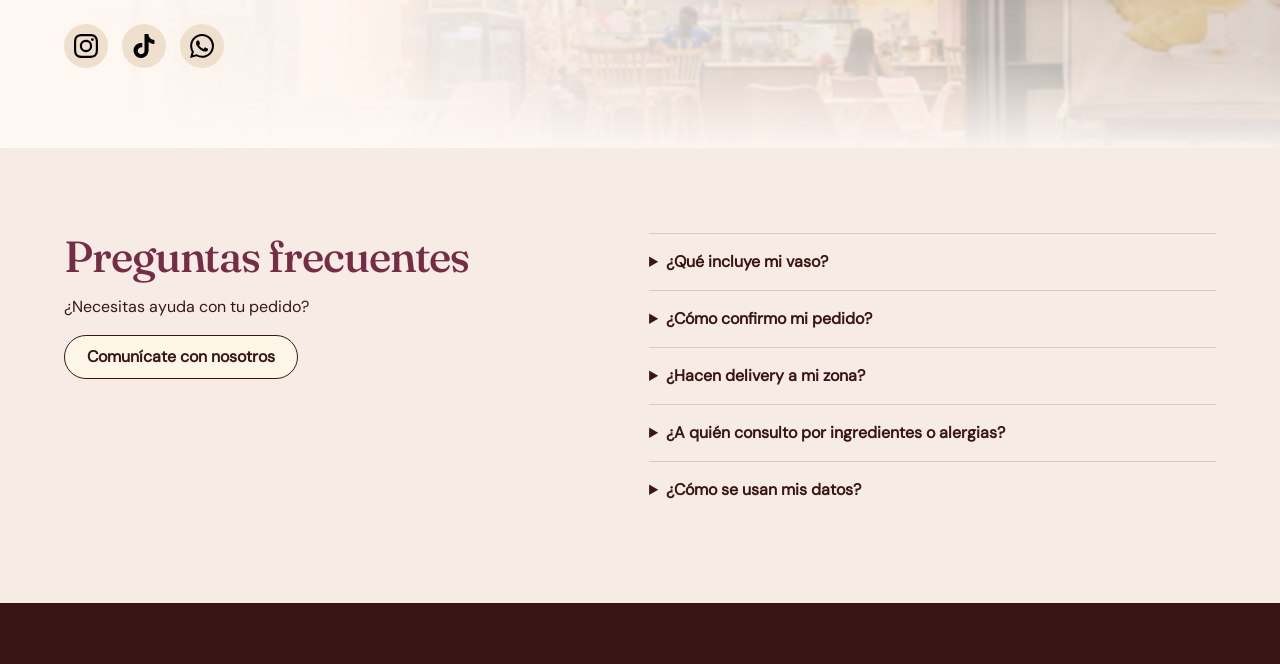
==== commit 1ed5f8bb: "Carta en modo baraja: tarjetas apiladas, deslizar para pasar, estilo futurista minimalista Co-Author" ====
--- a/index.html
+++ b/index.html
@@ -15,7 +15,7 @@
 <script type="application/ld+json">{"@context":"https://schema.org","@type":"WebSite","@id":"https://www.sweetyess.com/#sitio","name":"Sweet Yes","alternateName":["Sweet Yes Santa Clara","Sweet Yes Perú"],"url":"https://www.sweetyess.com/","inLanguage":"es-PE","publisher":{"@id":"https://www.sweetyess.com/#negocio"}}</script>
 <script type="application/ld+json">{"@context":"https://schema.org","@type":"FoodEstablishment","@id":"https://www.sweetyess.com/#negocio","name":"Sweet Yes","description":"Fresas con crema, waffles, minidonas, crepas, frappés y jugos en Santa Clara, Ate.","url":"https://www.sweetyess.com/","image":"https://www.sweetyess.com/assets/og/sweet-yes-compartir.jpg","logo":"https://www.sweetyess.com/assets/marca/logo-final.webp","telephone":"+51972142702","servesCuisine":["Fresas con crema","Postres","Waffles","Minidonas","Frappés","Jugos"],"priceRange":"S/ 7 – S/ 29","currenciesAccepted":"PEN","paymentAccepted":"Visa, Mastercard, Apple Pay","address":{"@type":"PostalAddress","streetAddress":"Av. San Martín","addressLocality":"Santa Clara, Ate","addressRegion":"Lima","addressCountry":"PE"},"geo":{"@type":"GeoCoordinates","latitude":-12.0185813,"longitude":-76.8850899},"hasMap":"https://www.google.com/maps/place/Sweet+Yes/@-12.0185813,-76.8850899,17z","openingHoursSpecification":[{"@type":"OpeningHoursSpecification","dayOfWeek":["Monday","Tuesday","Wednesday","Thursday","Friday","Saturday","Sunday"],"opens":"12:00","closes":"22:00"}],"hasMenu":"https://www.sweetyess.com/#carta","acceptsReservations":false,"sameAs":["https://www.instagram.com/sweetyesperu","https://www.tiktok.com/@sweetyessantaclara","https://www.rappi.com.pe/restaurantes/73865-sweet-yes"]}</script>
 <link rel="icon" href="/favicon.ico" sizes="48x48"><link rel="icon" type="image/png" sizes="192x192" href="/favicon-192.png"><link rel="apple-touch-icon" href="/apple-touch-icon.png"><link rel="preload" href="assets/fonts/fraunces.ttf" as="font" type="font/ttf" crossorigin>
-<link rel="stylesheet" href="styles.css"><link rel="stylesheet" href="identidad.css?v=20261118-cacao"><link rel="stylesheet" href="experiencia.css?v=20261118-cacao"><link rel="stylesheet" href="configurador.css?v=20261118-cacao"><script src="data.js?v=20261119-frappes" defer></script><script src="app.js?v=20261119-realismo-stickers-v2" defer></script><script src="portada.js?v=20261118-cacao" defer></script><link rel="stylesheet" href="minijuego.css?v=2"><script src="minijuego.js?v=2" defer></script><link rel="stylesheet" href="runner.css?v=3"><script src="runner.js?v=7" defer></script><script src="reto.js?v=3" defer></script><link rel="stylesheet" href="refinado.css?v=10"></head>
+<link rel="stylesheet" href="styles.css"><link rel="stylesheet" href="identidad.css?v=20261118-cacao"><link rel="stylesheet" href="experiencia.css?v=20261118-cacao"><link rel="stylesheet" href="configurador.css?v=20261118-cacao"><script src="data.js?v=20261119-frappes" defer></script><script src="app.js?v=20261119-realismo-stickers-v2" defer></script><script src="portada.js?v=20261118-cacao" defer></script><link rel="stylesheet" href="minijuego.css?v=2"><script src="minijuego.js?v=2" defer></script><link rel="stylesheet" href="runner.css?v=3"><script src="runner.js?v=7" defer></script><script src="reto.js?v=3" defer></script><link rel="stylesheet" href="refinado.css?v=10"><link rel="stylesheet" href="baraja.css?v=1"><script src="baraja.js?v=2" defer></script></head>
 <body>
 <header><a href="#inicio" aria-label="Sweet Yes, inicio"><img class="logo" src="assets/marca/logo-final.webp" alt="Sweet Yes" width="74" height="74"></a>
 <button class="menu-toggle" aria-controls="menu" aria-expanded="false">La carta</button><nav id="menu" aria-label="Principal"><a href="#carta">La carta</a><a href="#vaso">Arma tu vaso</a><a href="#nosotros">Sobre nosotros</a><a href="#visitanos">Encuéntranos</a></nav><button class="pill" id="order-nav">Hacer pedido</button></header>
--- a/baraja.css
+++ b/baraja.css
@@ -0,0 +1,67 @@
+/* Carta en modo baraja · futurista y minimalista. Se carga al final. */
+@property --holo{syntax:'<angle>';inherits:false;initial-value:0deg}
+.catalog.deck-mode{--deck-w:clamp(270px,28vw,350px);--peek:38px;--mono:ui-monospace,SFMono-Regular,'Cascadia Mono',Menlo,Consolas,monospace;
+ background:radial-gradient(70% 60% at 50% 32%,#3b1a25 0%,#1d0f11 58%,#120a0a 100%)!important;color:#fff6f2;overflow:hidden}
+.catalog.deck-mode:before{background:linear-gradient(#ffffff0a 1px,transparent 1px) 0 0/100% 46px,linear-gradient(90deg,#ffffff0a 1px,transparent 1px) 0 0/46px 100%!important;opacity:1!important;
+ -webkit-mask-image:radial-gradient(65% 65% at 50% 42%,#000 20%,transparent 75%);mask-image:radial-gradient(65% 65% at 50% 42%,#000 20%,transparent 75%)}
+.deck-mode .row h2{color:#fff6f2}
+.deck-mode .row h2:after{content:'Baraja Sweet Yes';display:block;margin-top:10px;font:500 10px/1 var(--mono);letter-spacing:.32em;text-transform:uppercase;color:#e98fae}
+.deck-mode .row .arrows,.deck-mode .track{display:none}
+
+/* Categorías: chips finos tipo panel */
+.deck-mode .filters{justify-content:center;flex-wrap:wrap;gap:8px;margin:26px auto 0;max-width:900px}
+.deck-mode .filters button{background:#ffffff08;color:#f3dcd8;border:1px solid #ffffff24;padding:9px 14px;font:500 11px/1 var(--mono);letter-spacing:.1em;text-transform:uppercase;transition:background .25s,color .25s,border-color .25s,box-shadow .25s}
+.deck-mode .filters button:hover{border-color:#e98fae88;color:#fff}
+.deck-mode .filters button[aria-pressed=true]{background:#e98fae;color:#2a1216;border-color:transparent;box-shadow:0 0 24px -4px #e98faeaa}
+
+/* El mazo */
+#rail.deck{display:block!important;position:relative;width:var(--deck-w);margin:44px auto 0;padding:0!important;overflow:visible!important;scroll-snap-type:none;touch-action:pan-y;outline:none;transition:height .35s ease;counter-reset:deck;transform:translateX(calc(var(--peek) * -1.2))}
+#rail.deck:focus-visible .card.is-top{outline:2px solid #e98fae;outline-offset:6px}
+#rail.deck .card{position:absolute!important;top:0;left:0;width:var(--deck-w)!important;flex:none!important;margin:0;counter-increment:deck;animation:none!important;
+ background:#fffaf6;border:1px solid #ffffff2e;border-radius:26px;box-shadow:0 30px 60px -28px #000d;transform-origin:50% 100%;pointer-events:none;
+ transform:translateX(calc(min(var(--k),3) * var(--peek))) translateY(calc(min(var(--k),3) * 7px)) rotate(calc(min(var(--k),3) * 3deg)) scale(calc(1 - min(var(--k),3) * .06));
+ opacity:calc(1 - min(var(--k),4) * .2);filter:brightness(calc(1 - min(var(--k),3) * .14)) saturate(calc(1 - min(var(--k),3) * .15));
+ transition:transform .5s cubic-bezier(.2,.85,.25,1),opacity .4s ease,filter .4s ease}
+#rail.deck .card[data-k^="-"]{transform:translateX(-80%) translateY(10px) rotate(-12deg) scale(.88);opacity:0}
+#rail.deck .card.is-top{pointer-events:auto;cursor:grab;transform:translateX(var(--dx,0px)) rotate(var(--rot,0deg));box-shadow:0 44px 80px -30px #000,0 0 50px -12px #e98fae88}
+#rail.deck .card.is-dragging{transition:none;cursor:grabbing}
+#rail.deck .card.is-flying{transform:translateX(calc(var(--fly) * 160%)) translateY(-20px) rotate(calc(var(--fly) * 24deg))!important;opacity:0!important;transition:transform .42s cubic-bezier(.5,0,.75,0),opacity .42s ease-in!important}
+/* Borde holográfico de la carta de arriba */
+#rail.deck .card.is-top:after{content:'';position:absolute;inset:0;border-radius:inherit;padding:1.5px;pointer-events:none;z-index:4;
+ background:conic-gradient(from var(--holo),#e98fae,#c7b6ff,#fff1c9,#9fe3ff,#e98fae);
+ -webkit-mask:linear-gradient(#000 0 0) content-box,linear-gradient(#000 0 0);-webkit-mask-composite:xor;mask:linear-gradient(#000 0 0) content-box exclude,linear-gradient(#000 0 0);
+ animation:deck-holo 5s linear infinite}
+@keyframes deck-holo{to{--holo:360deg}}
+
+/* Contenido de cada carta */
+#rail.deck .card button{position:relative;-webkit-user-select:none;user-select:none;-webkit-user-drag:none}
+#rail.deck .card img{-webkit-user-drag:none;pointer-events:none}
+#rail.deck .card:not(.card-star) button:before{content:counter(deck,decimal-leading-zero);position:absolute;top:16px;right:18px;z-index:3;font:600 11px/1 var(--mono);letter-spacing:.14em;color:#a4506d;background:#ffffffd9;border-radius:99px;padding:6px 9px}
+#rail.deck .card:not(.card-star) h3{color:#2e1714;font-size:21px;min-height:0;margin:18px 20px 6px}
+#rail.deck .card:not(.card-star) .price{font:500 15px var(--mono);letter-spacing:.04em;color:#a4506d;margin:0 20px 16px}
+#rail.deck .card:not(.card-star) .card-action{font:600 11px/1 var(--mono);letter-spacing:.16em;text-transform:uppercase;text-decoration:none;color:#2e1714;margin:0 20px;padding:0 0 20px}
+#rail.deck .card:not(.card-star) .card-action:after{content:' →';color:#e98fae}
+#rail.deck .card-star{background:radial-gradient(120% 70% at 50% 0%,#7a3446 0%,#4a2020 55%,#33160f 100%);border:0}
+
+/* Barra de control debajo del mazo */
+.deck-bar{display:grid;grid-template-columns:auto 1fr auto;align-items:center;gap:14px 18px;max-width:460px;margin:30px auto 0}
+.deck-bar #prev,.deck-bar #next{grid-row:1;width:50px;height:50px;border-radius:50%;display:grid;place-items:center;padding:0;font-size:24px;line-height:1;cursor:pointer;transition:transform .2s,box-shadow .2s,opacity .2s;-webkit-appearance:none;appearance:none}
+.deck-bar #prev{grid-column:1;background:#ffffff0d;color:#fff6f2;border:1px solid #ffffff33}
+.deck-bar #next{grid-column:3;background:#e98fae;color:#2a1216;border:0;box-shadow:0 0 30px -6px #e98faecc}
+.deck-bar #prev:disabled{opacity:.28;cursor:default}
+@media(hover:hover){.deck-bar #next:hover{transform:translateX(2px);box-shadow:0 0 40px -4px #e98fae}}
+.deck-count{grid-column:2;grid-row:1;justify-self:center;display:flex;align-items:baseline;gap:8px;font:500 12px/1 var(--mono);letter-spacing:.18em;color:#f3dcd899}
+.deck-count b{font:600 24px/1 var(--mono);color:#fff6f2;letter-spacing:.06em}
+.deck-segments{grid-column:1/-1;grid-row:2;display:flex;gap:4px}
+.deck-segments i{flex:1;height:3px;border-radius:3px;background:#ffffff1f;transition:background .35s}
+.deck-segments i.on{background:linear-gradient(90deg,#e98fae,#f6c1d2)}
+.deck-hint{grid-column:1/-1;grid-row:3;margin:0;text-align:center;font:500 10px/1 var(--mono);letter-spacing:.24em;text-transform:uppercase;color:#f3dcd873}
+
+@media(max-width:700px){
+ .catalog.deck-mode{--deck-w:min(72vw,290px);--peek:20px}
+ .deck-mode .filters{justify-content:flex-start;flex-wrap:nowrap;margin-inline:-20px;padding:0 20px 6px}
+ #rail.deck{margin-top:34px}
+ #rail.deck .card:not(.card-star) h3{font-size:19px}
+ .deck-bar{margin-top:24px}
+}
+@media(prefers-reduced-motion:reduce){#rail.deck .card,#rail.deck .card.is-flying,#rail.deck{transition:none!important}#rail.deck .card.is-top:after{animation:none}}
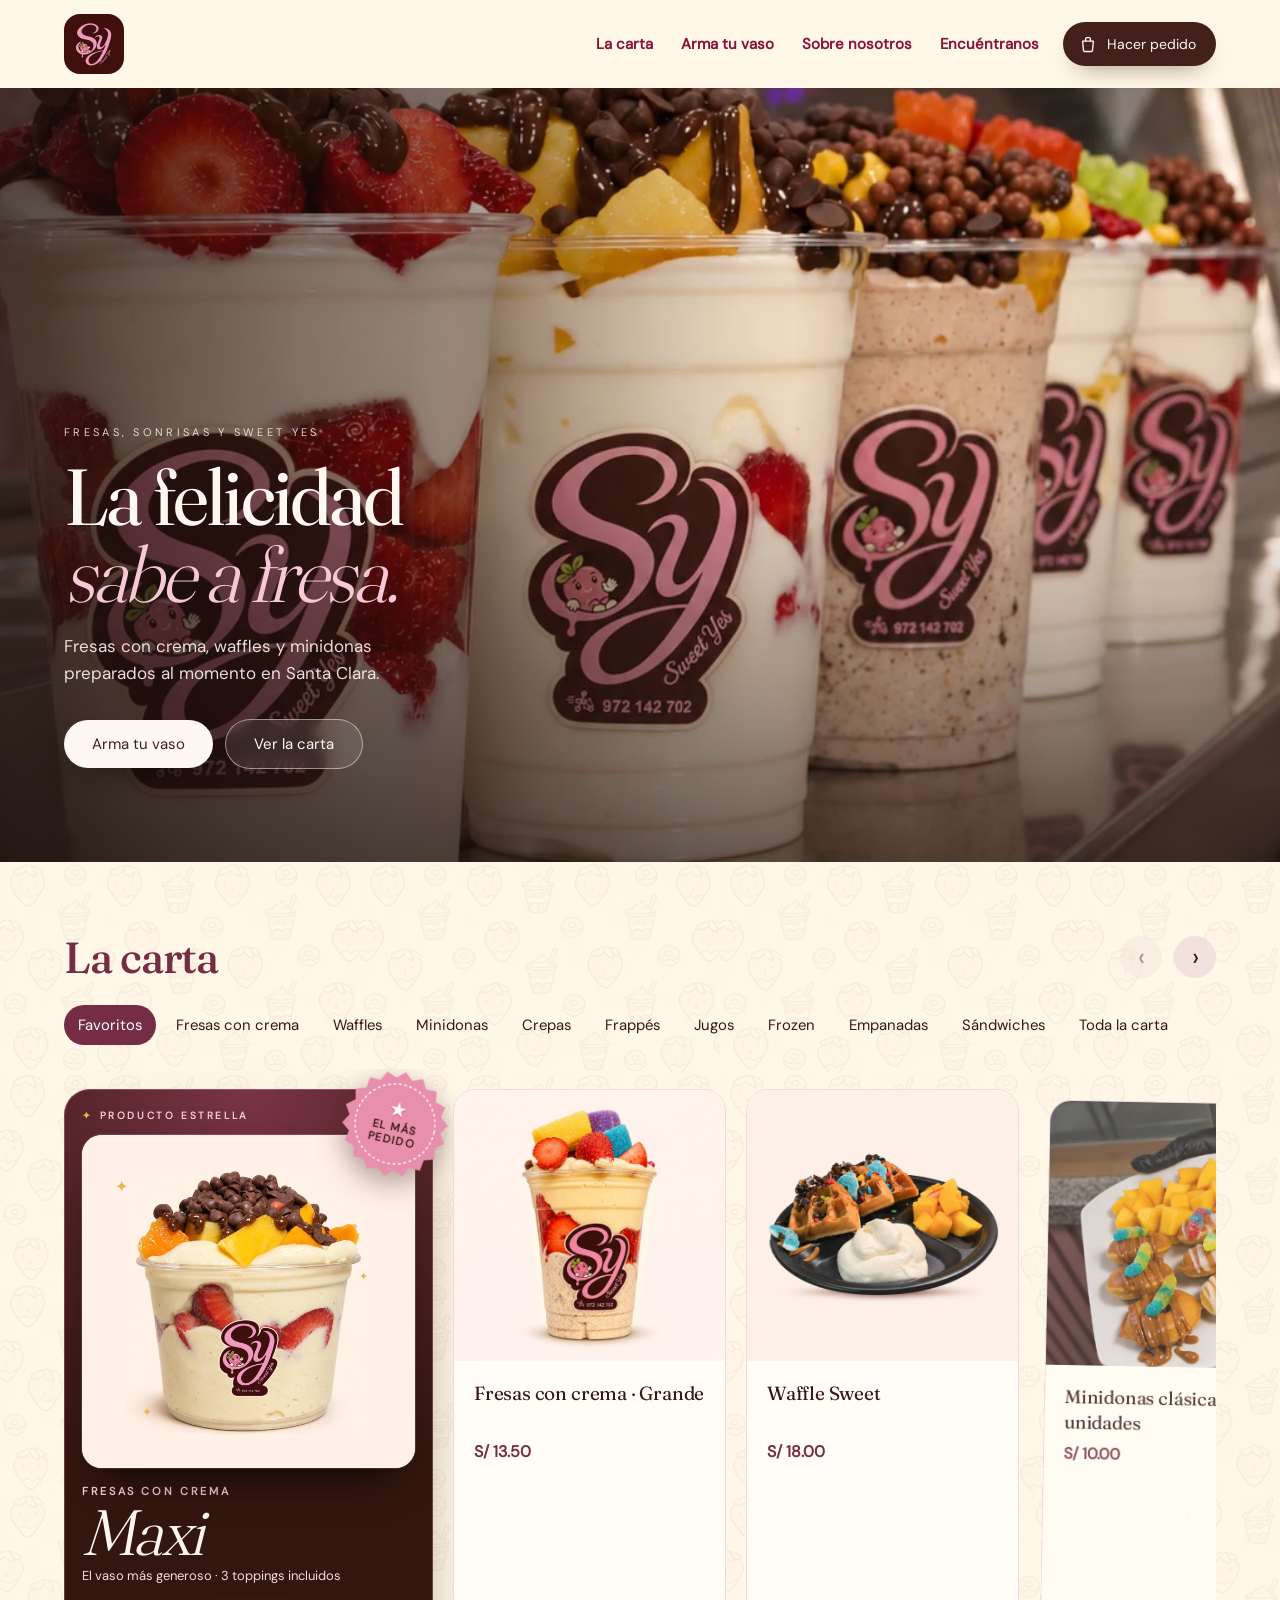
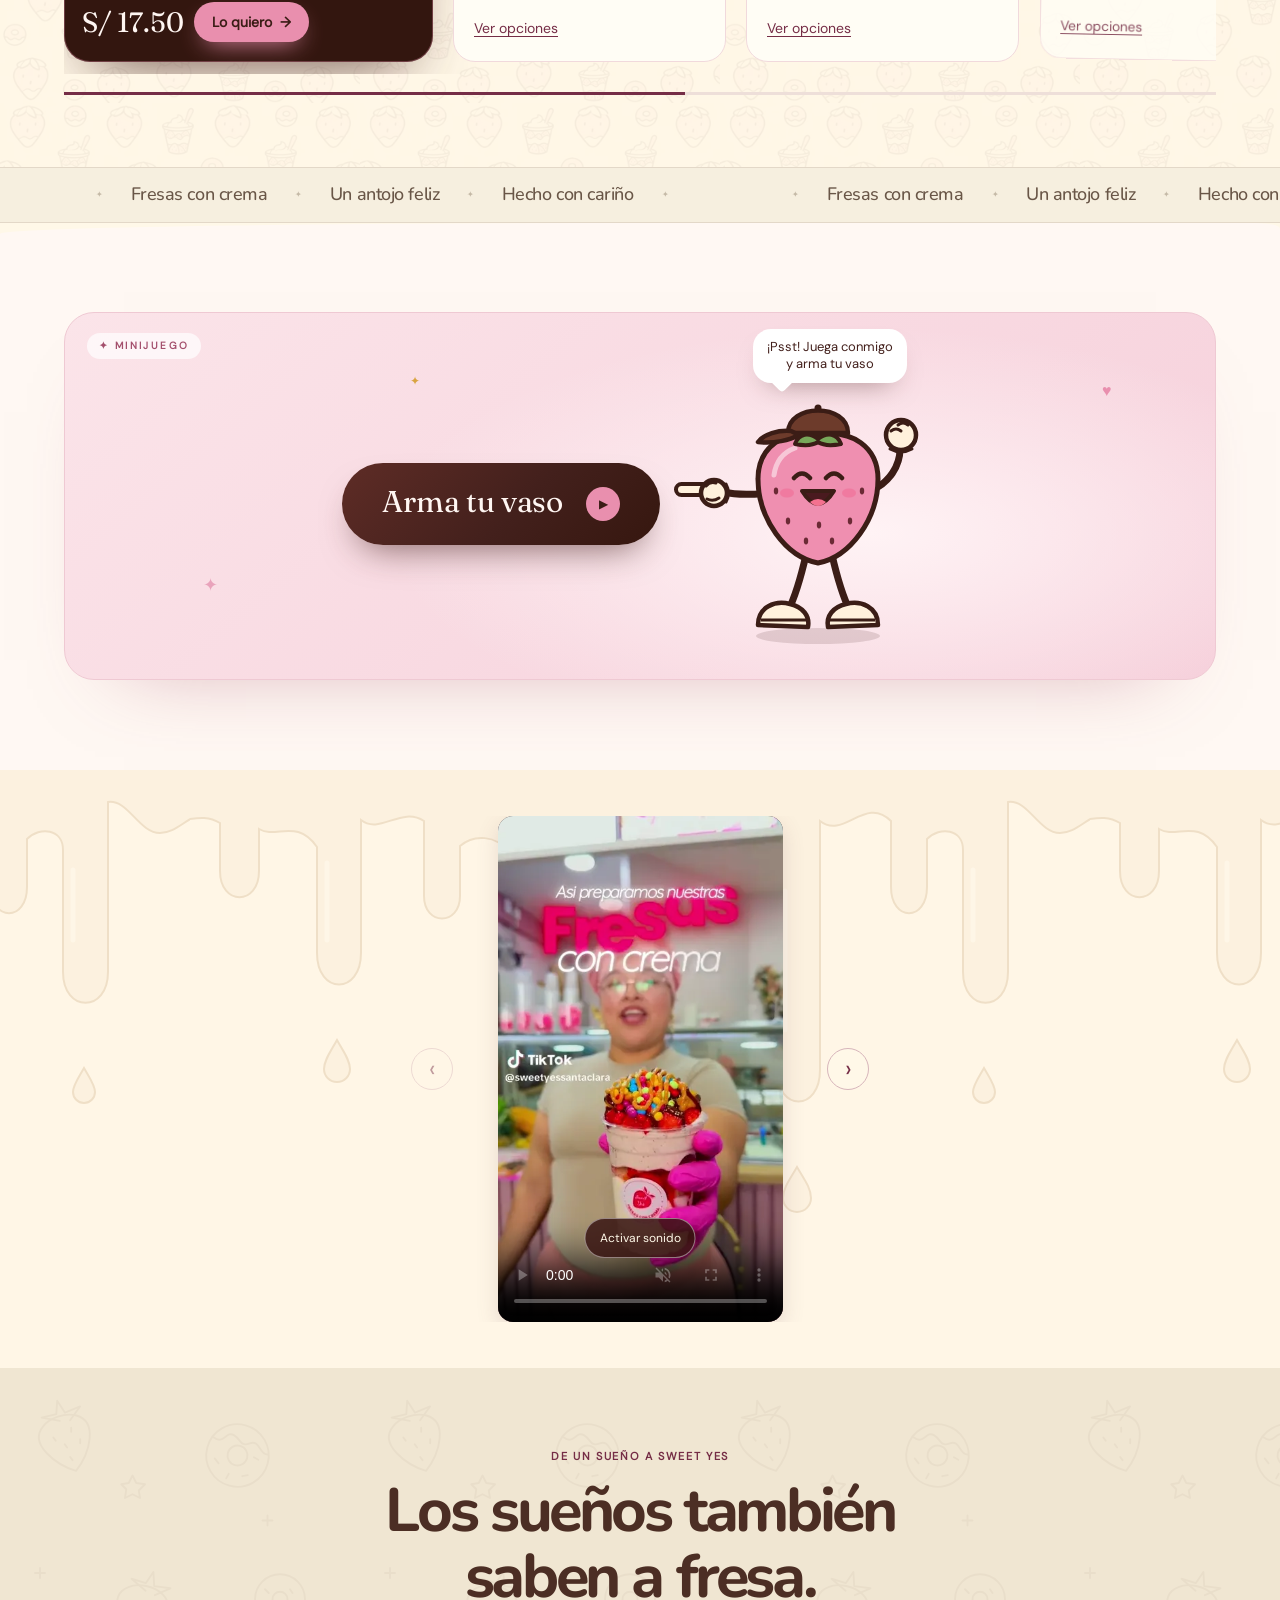
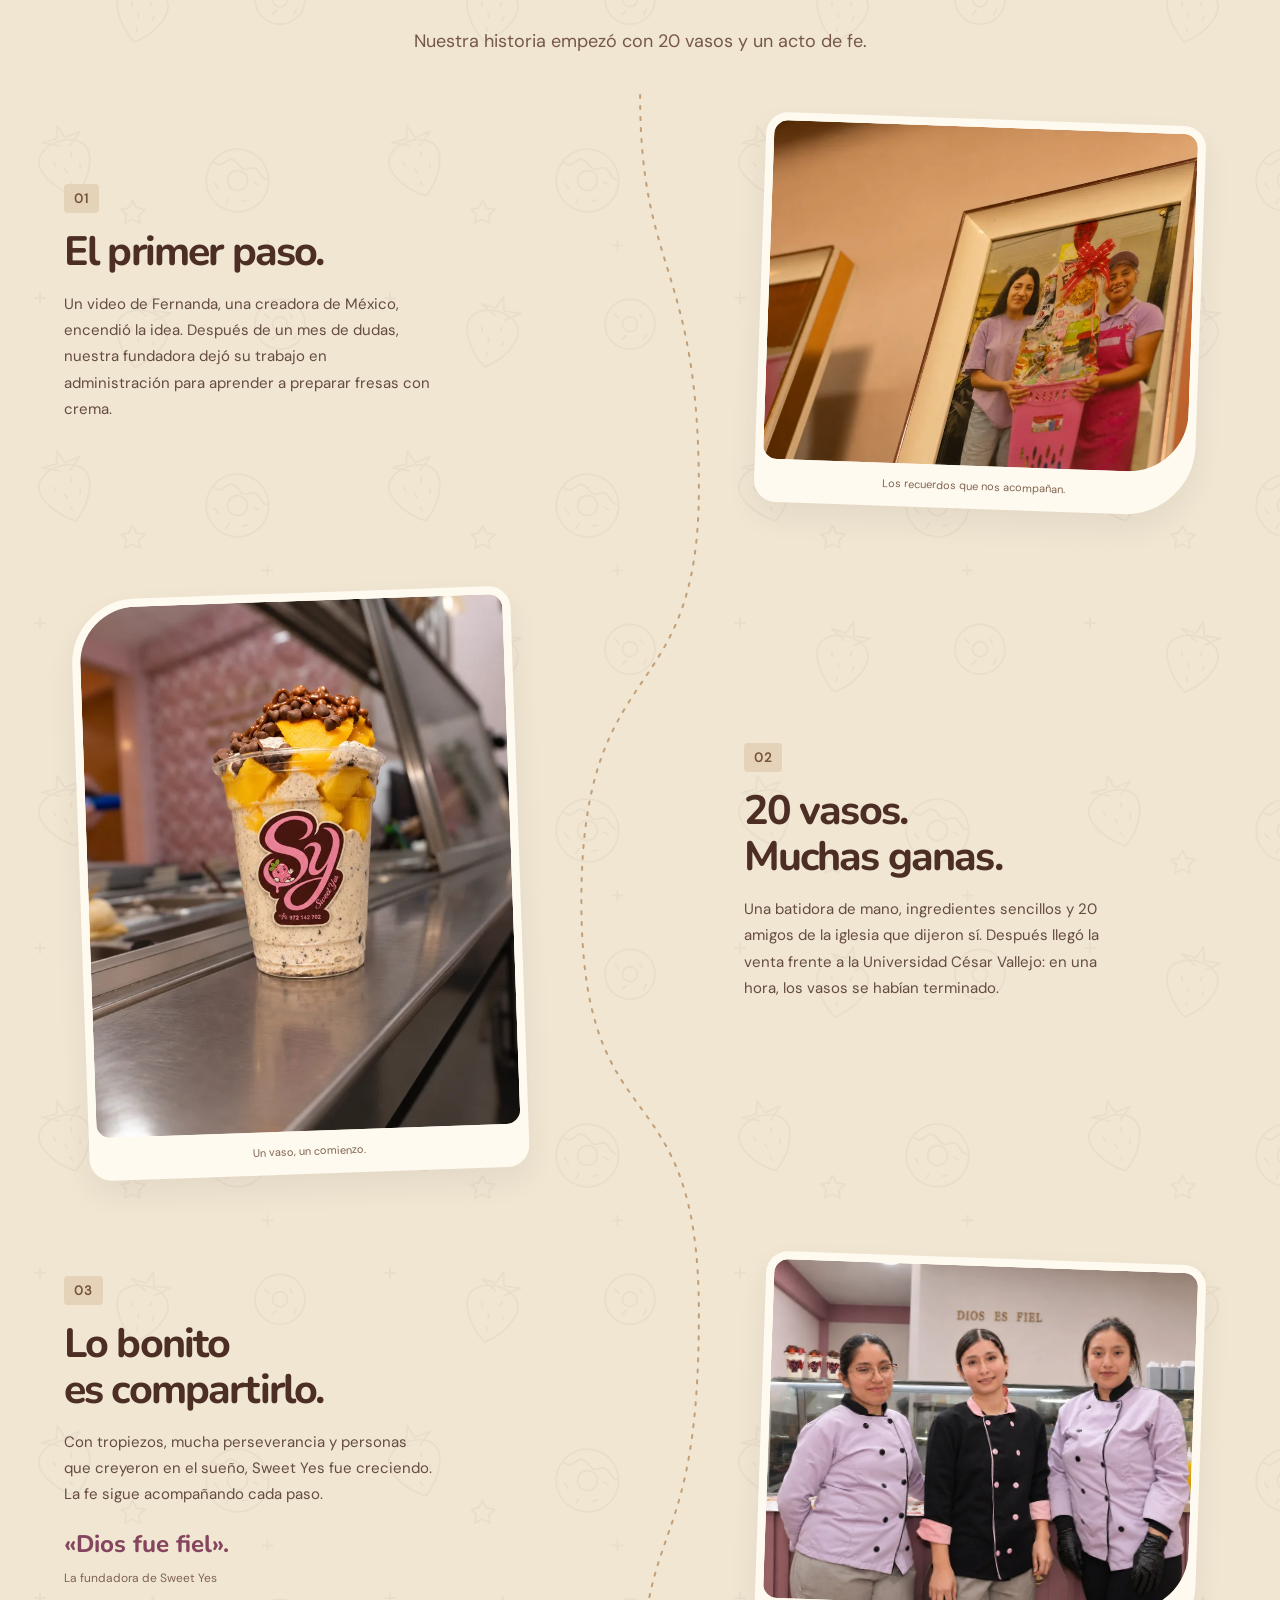
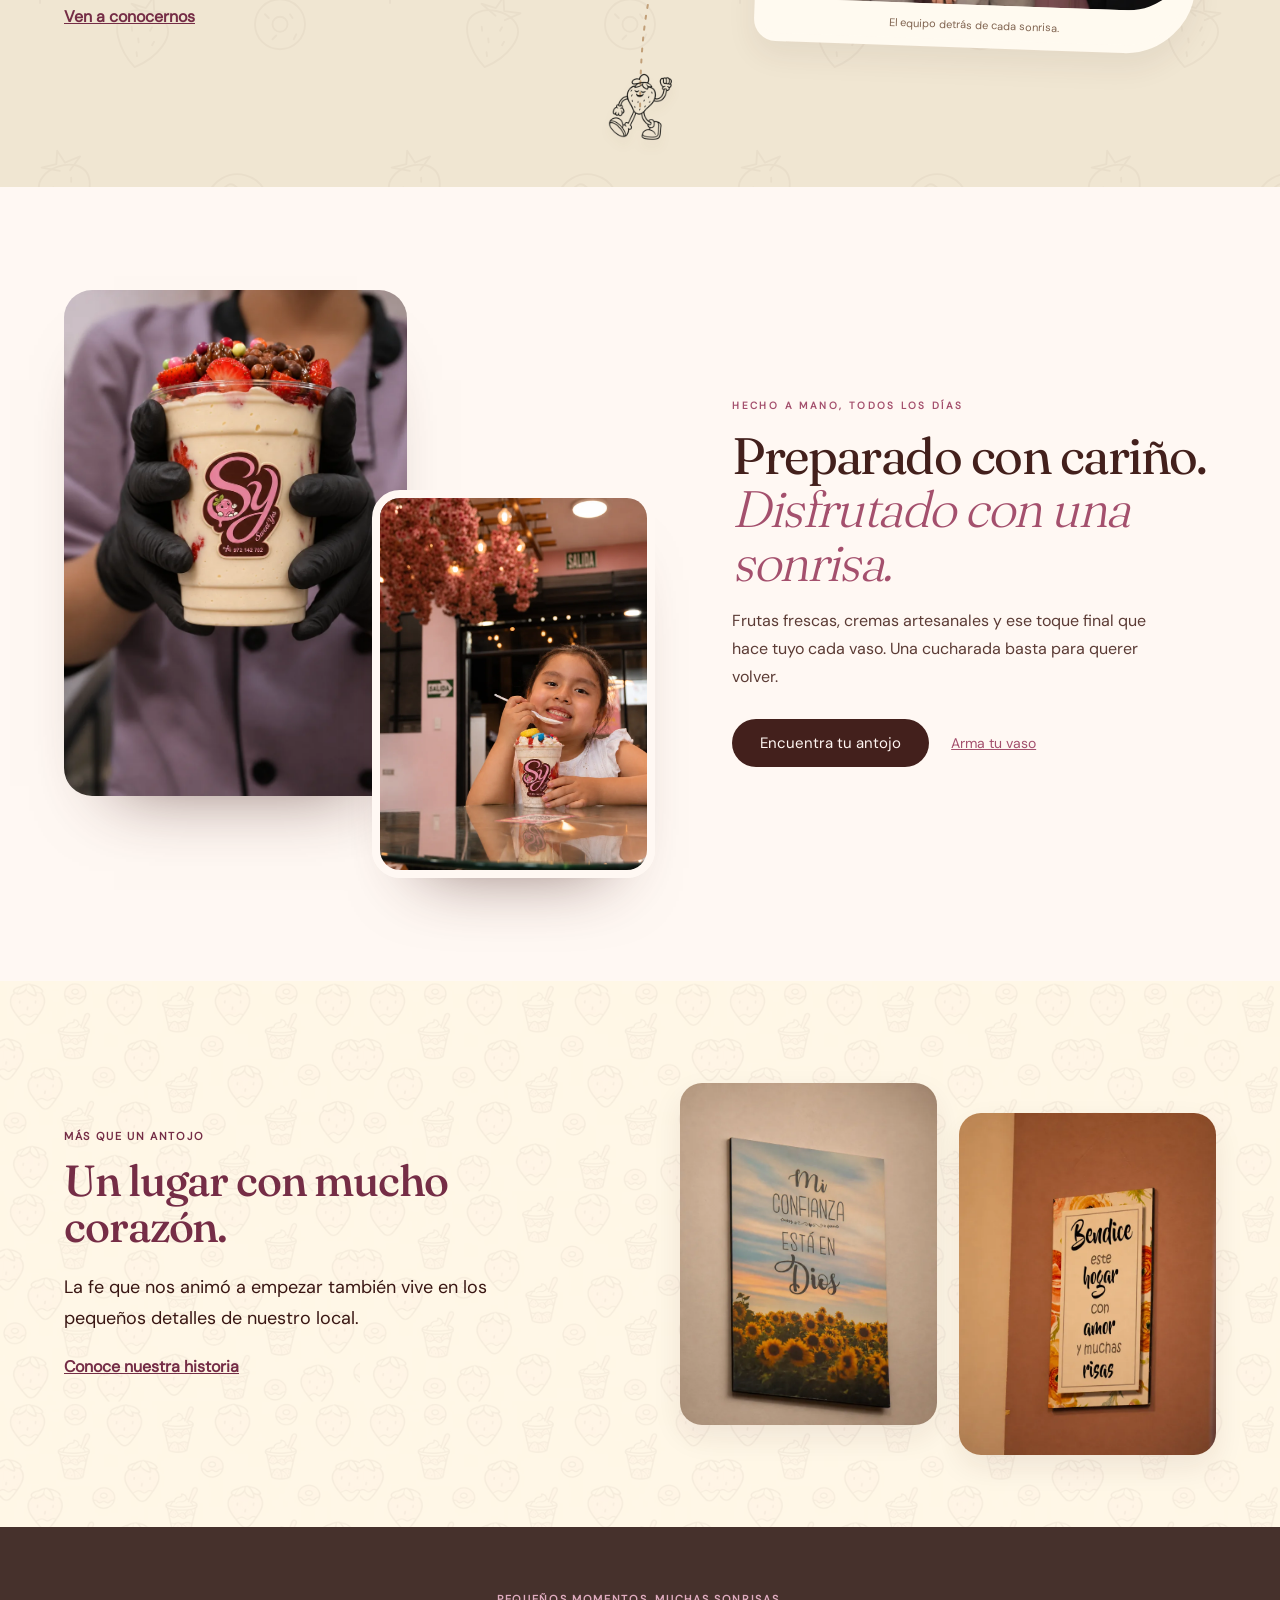
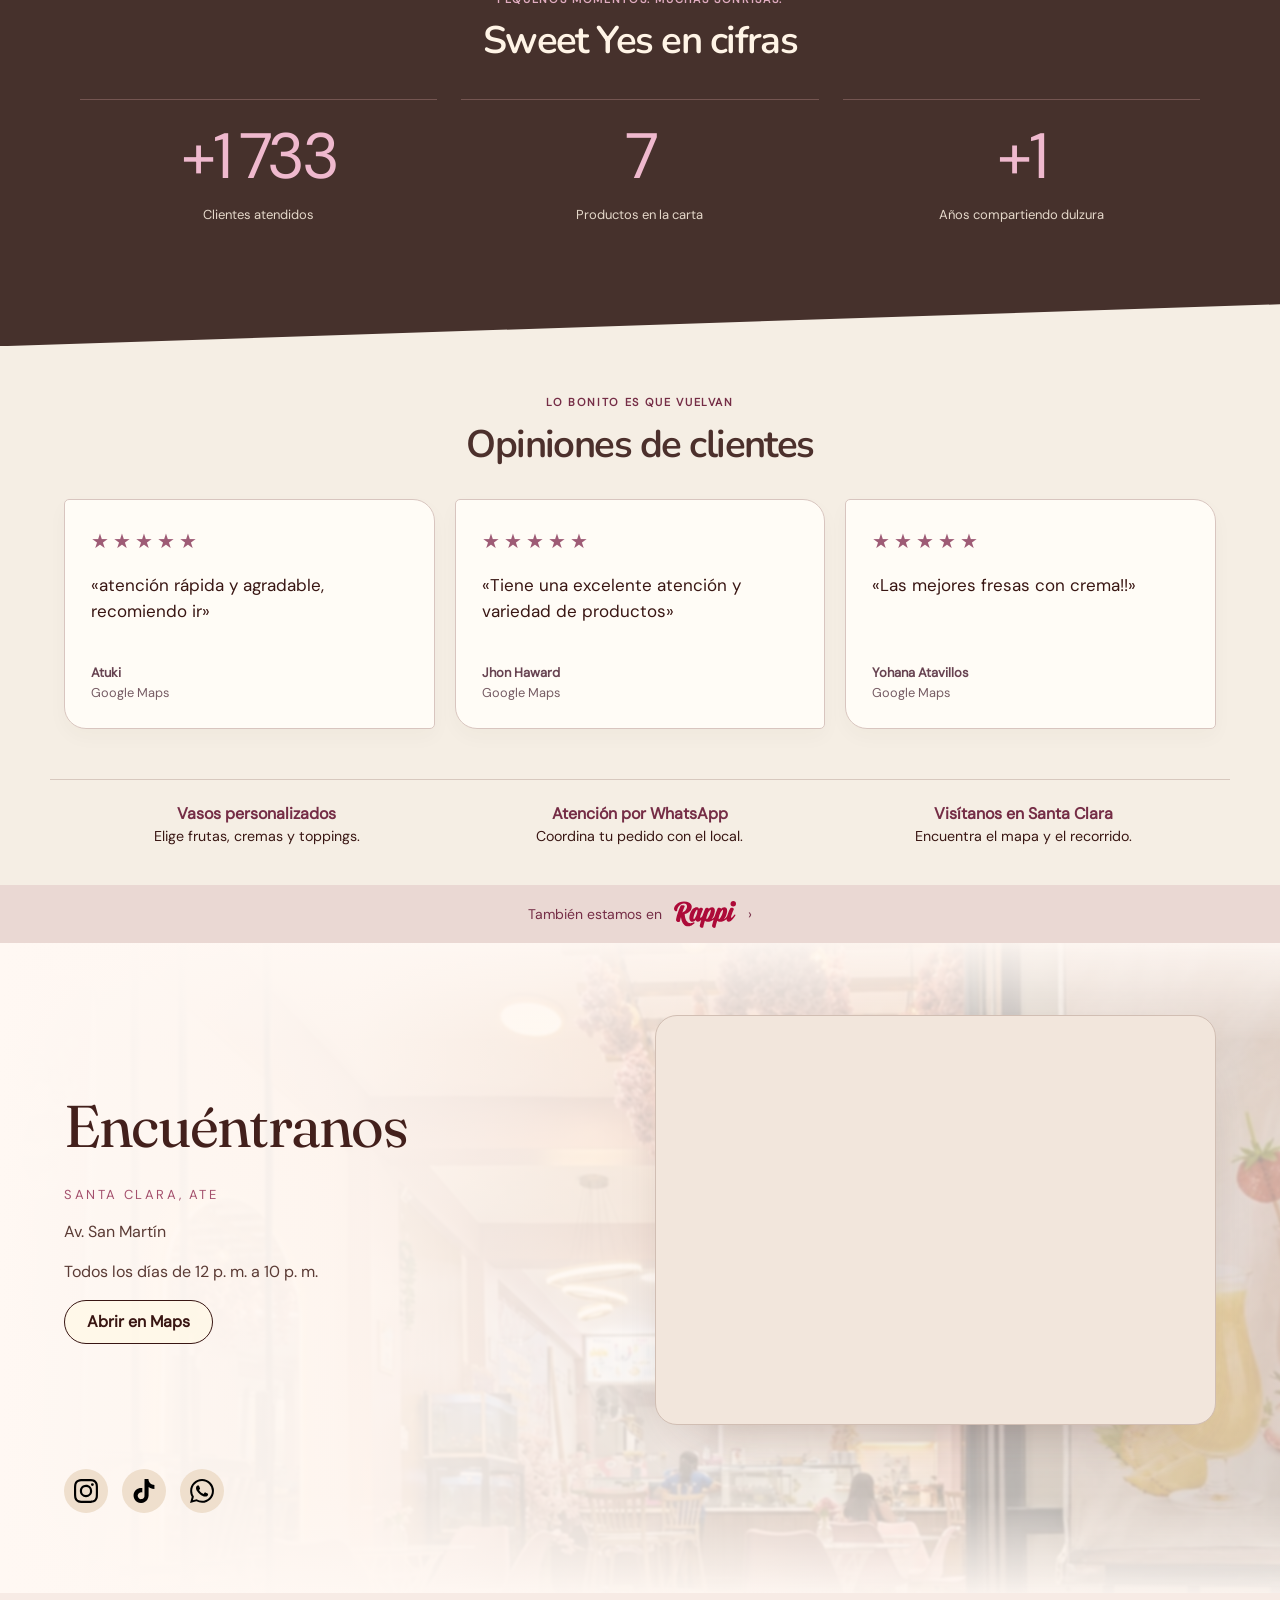
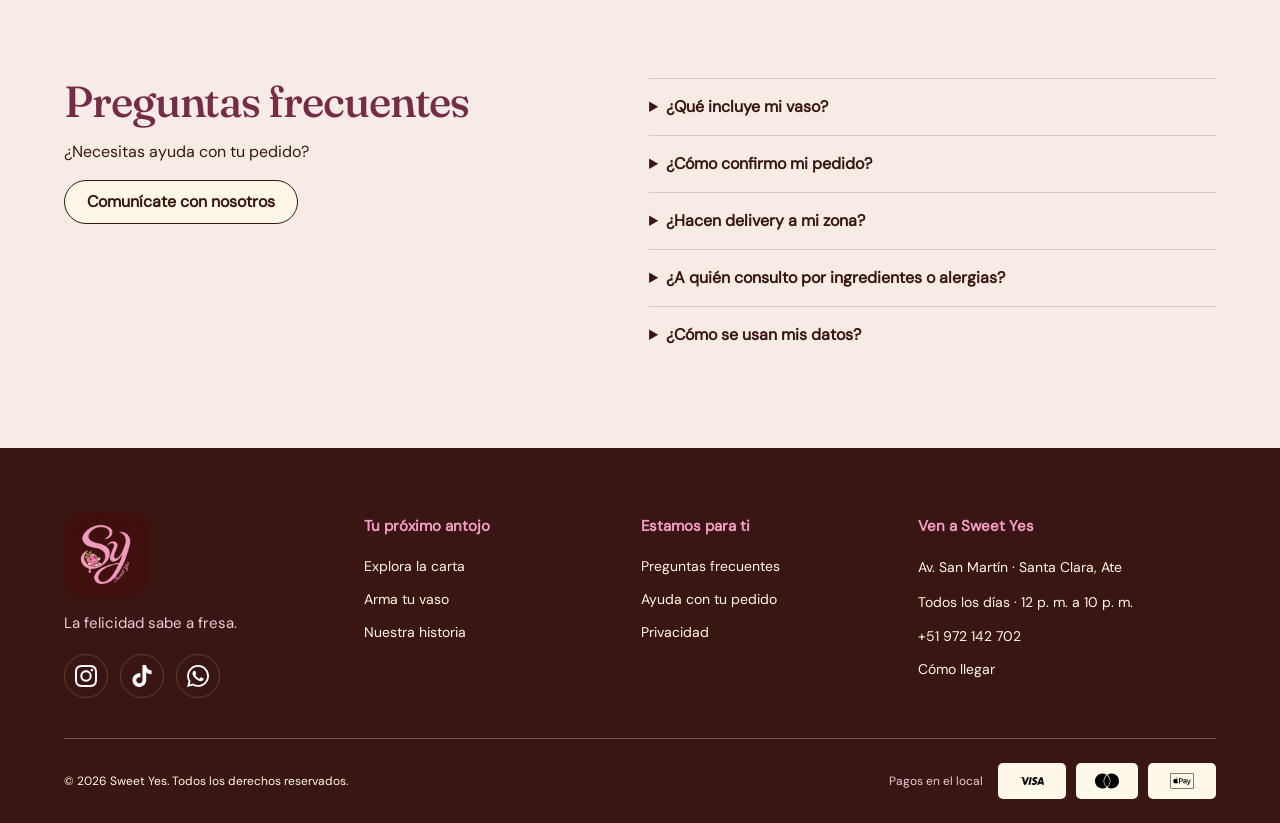
==== commit 0356f144: "Carta: vuelve al diseno claro y agrega efecto al deslizar; en celular solo deslizamiento Co-Authored" ====
--- a/index.html
+++ b/index.html
@@ -15,7 +15,7 @@
 <script type="application/ld+json">{"@context":"https://schema.org","@type":"WebSite","@id":"https://www.sweetyess.com/#sitio","name":"Sweet Yes","alternateName":["Sweet Yes Santa Clara","Sweet Yes Perú"],"url":"https://www.sweetyess.com/","inLanguage":"es-PE","publisher":{"@id":"https://www.sweetyess.com/#negocio"}}</script>
 <script type="application/ld+json">{"@context":"https://schema.org","@type":"FoodEstablishment","@id":"https://www.sweetyess.com/#negocio","name":"Sweet Yes","description":"Fresas con crema, waffles, minidonas, crepas, frappés y jugos en Santa Clara, Ate.","url":"https://www.sweetyess.com/","image":"https://www.sweetyess.com/assets/og/sweet-yes-compartir.jpg","logo":"https://www.sweetyess.com/assets/marca/logo-final.webp","telephone":"+51972142702","servesCuisine":["Fresas con crema","Postres","Waffles","Minidonas","Frappés","Jugos"],"priceRange":"S/ 7 – S/ 29","currenciesAccepted":"PEN","paymentAccepted":"Visa, Mastercard, Apple Pay","address":{"@type":"PostalAddress","streetAddress":"Av. San Martín","addressLocality":"Santa Clara, Ate","addressRegion":"Lima","addressCountry":"PE"},"geo":{"@type":"GeoCoordinates","latitude":-12.0185813,"longitude":-76.8850899},"hasMap":"https://www.google.com/maps/place/Sweet+Yes/@-12.0185813,-76.8850899,17z","openingHoursSpecification":[{"@type":"OpeningHoursSpecification","dayOfWeek":["Monday","Tuesday","Wednesday","Thursday","Friday","Saturday","Sunday"],"opens":"12:00","closes":"22:00"}],"hasMenu":"https://www.sweetyess.com/#carta","acceptsReservations":false,"sameAs":["https://www.instagram.com/sweetyesperu","https://www.tiktok.com/@sweetyessantaclara","https://www.rappi.com.pe/restaurantes/73865-sweet-yes"]}</script>
 <link rel="icon" href="/favicon.ico" sizes="48x48"><link rel="icon" type="image/png" sizes="192x192" href="/favicon-192.png"><link rel="apple-touch-icon" href="/apple-touch-icon.png"><link rel="preload" href="assets/fonts/fraunces.ttf" as="font" type="font/ttf" crossorigin>
-<link rel="stylesheet" href="styles.css"><link rel="stylesheet" href="identidad.css?v=20261118-cacao"><link rel="stylesheet" href="experiencia.css?v=20261118-cacao"><link rel="stylesheet" href="configurador.css?v=20261118-cacao"><script src="data.js?v=20261119-frappes" defer></script><script src="app.js?v=20261119-realismo-stickers-v2" defer></script><script src="portada.js?v=20261118-cacao" defer></script><link rel="stylesheet" href="minijuego.css?v=2"><script src="minijuego.js?v=2" defer></script><link rel="stylesheet" href="runner.css?v=3"><script src="runner.js?v=7" defer></script><script src="reto.js?v=3" defer></script><link rel="stylesheet" href="refinado.css?v=10"><link rel="stylesheet" href="baraja.css?v=1"><script src="baraja.js?v=2" defer></script></head>
+<link rel="stylesheet" href="styles.css"><link rel="stylesheet" href="identidad.css?v=20261118-cacao"><link rel="stylesheet" href="experiencia.css?v=20261118-cacao"><link rel="stylesheet" href="configurador.css?v=20261118-cacao"><script src="data.js?v=20261119-frappes" defer></script><script src="app.js?v=20261119-realismo-stickers-v2" defer></script><script src="portada.js?v=20261118-cacao" defer></script><link rel="stylesheet" href="minijuego.css?v=2"><script src="minijuego.js?v=2" defer></script><link rel="stylesheet" href="runner.css?v=3"><script src="runner.js?v=7" defer></script><script src="reto.js?v=3" defer></script><link rel="stylesheet" href="refinado.css?v=10"><link rel="stylesheet" href="deslizar.css?v=1"><script src="deslizar.js?v=1" defer></script></head>
 <body>
 <header><a href="#inicio" aria-label="Sweet Yes, inicio"><img class="logo" src="assets/marca/logo-final.webp" alt="Sweet Yes" width="74" height="74"></a>
 <button class="menu-toggle" aria-controls="menu" aria-expanded="false">La carta</button><nav id="menu" aria-label="Principal"><a href="#carta">La carta</a><a href="#vaso">Arma tu vaso</a><a href="#nosotros">Sobre nosotros</a><a href="#visitanos">Encuéntranos</a></nav><button class="pill" id="order-nav">Hacer pedido</button></header>
--- a/deslizar.css
+++ b/deslizar.css
@@ -0,0 +1,17 @@
+/* Carta: efecto al deslizar (mantiene el estilo claro y rosado de la carta). */
+#rail .card{transform-origin:50% 70%;will-change:opacity,scale,translate,rotate}
+#rail.is-dragging{scroll-snap-type:none;cursor:grabbing;-webkit-user-select:none;user-select:none}
+#rail.is-dragging .card{pointer-events:none}
+@media(hover:hover){#rail{cursor:grab}}
+#rail img{-webkit-user-drag:none}
+
+/* Pista para deslizar: solo en pantallas táctiles */
+.swipe-hint{display:none}
+@media(hover:none){
+ #carta .arrows{display:none}
+ .swipe-hint{display:flex;align-items:center;justify-content:center;gap:8px;margin:14px 0 0;font:500 13px/1 DM,sans-serif;color:#a4506d;transition:opacity .5s,translate .5s}
+ .swipe-hint.is-gone{opacity:0;translate:0 -6px;pointer-events:none}
+ .swipe-finger{display:inline-block;font-size:16px;animation:swipe-finger 1.6s ease-in-out infinite}
+}
+@keyframes swipe-finger{0%,100%{translate:0 0}50%{translate:8px 0}}
+@media(prefers-reduced-motion:reduce){.swipe-finger{animation:none}}
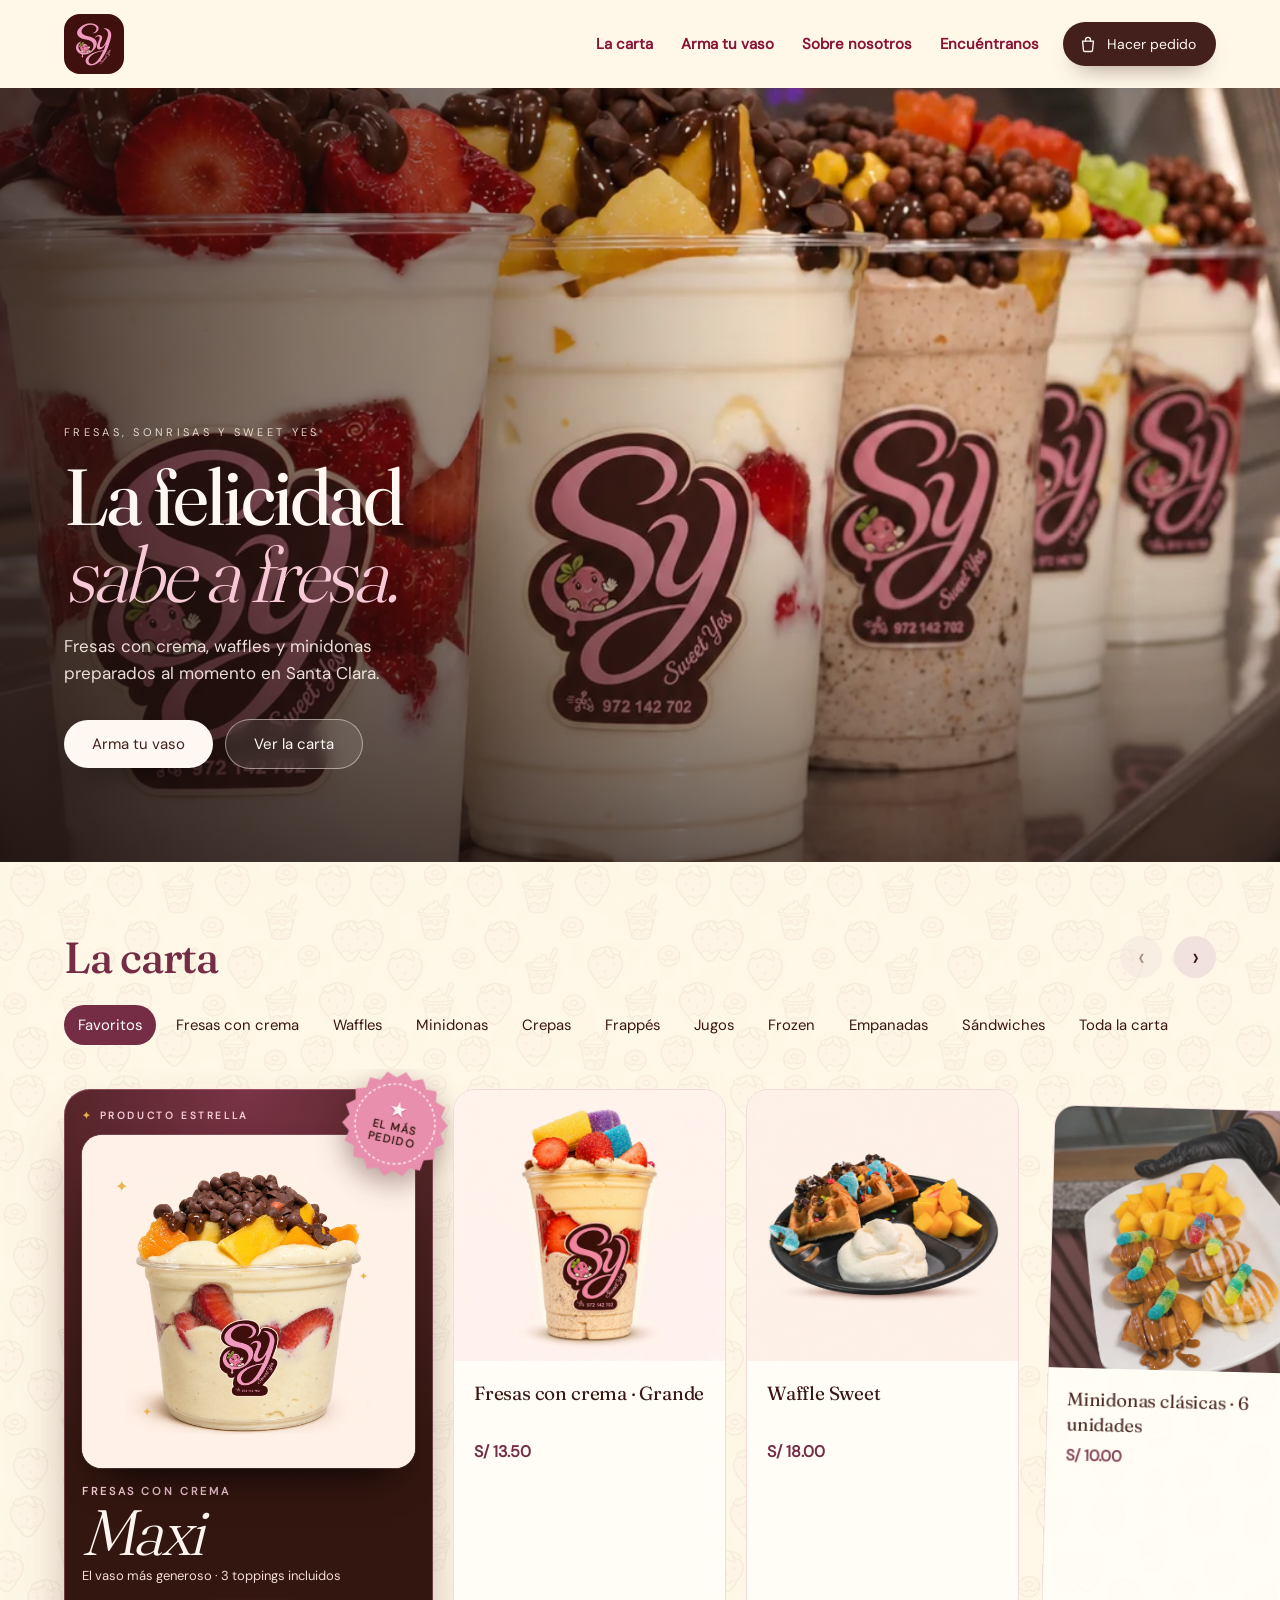
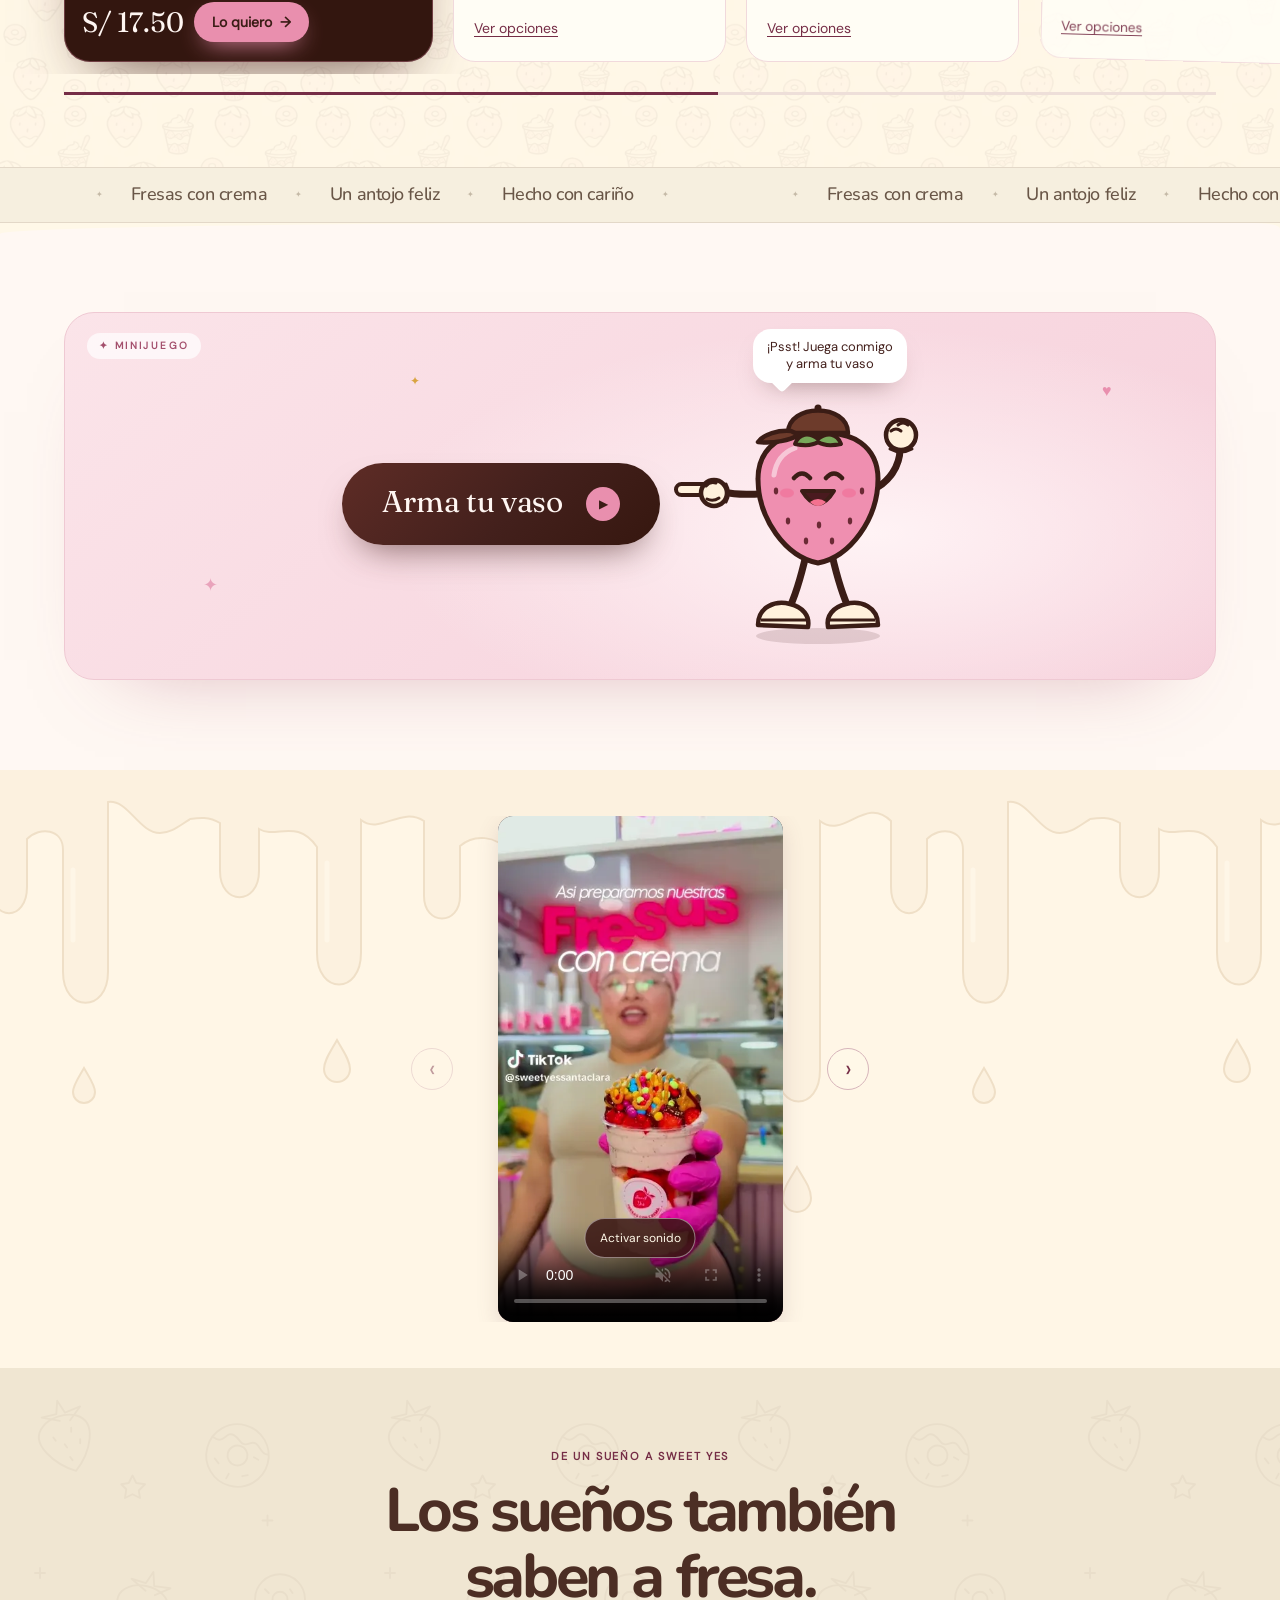
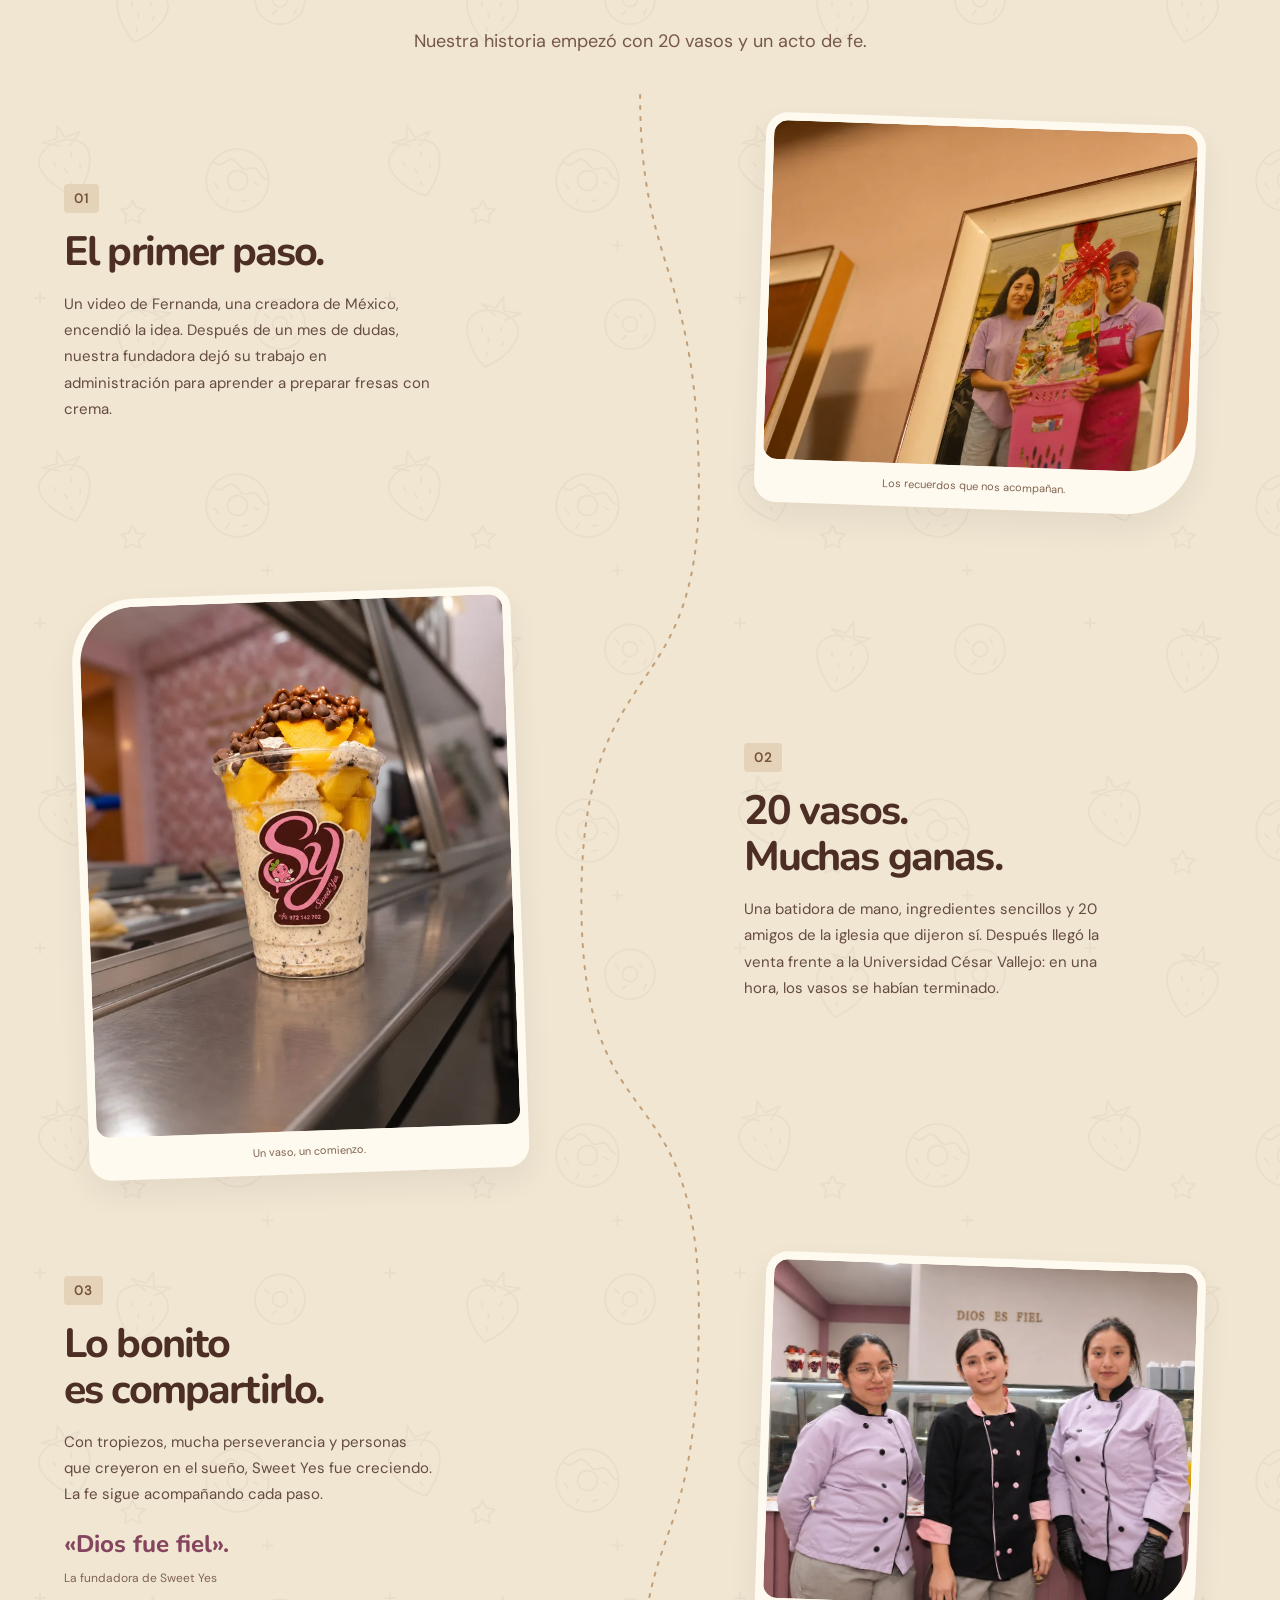
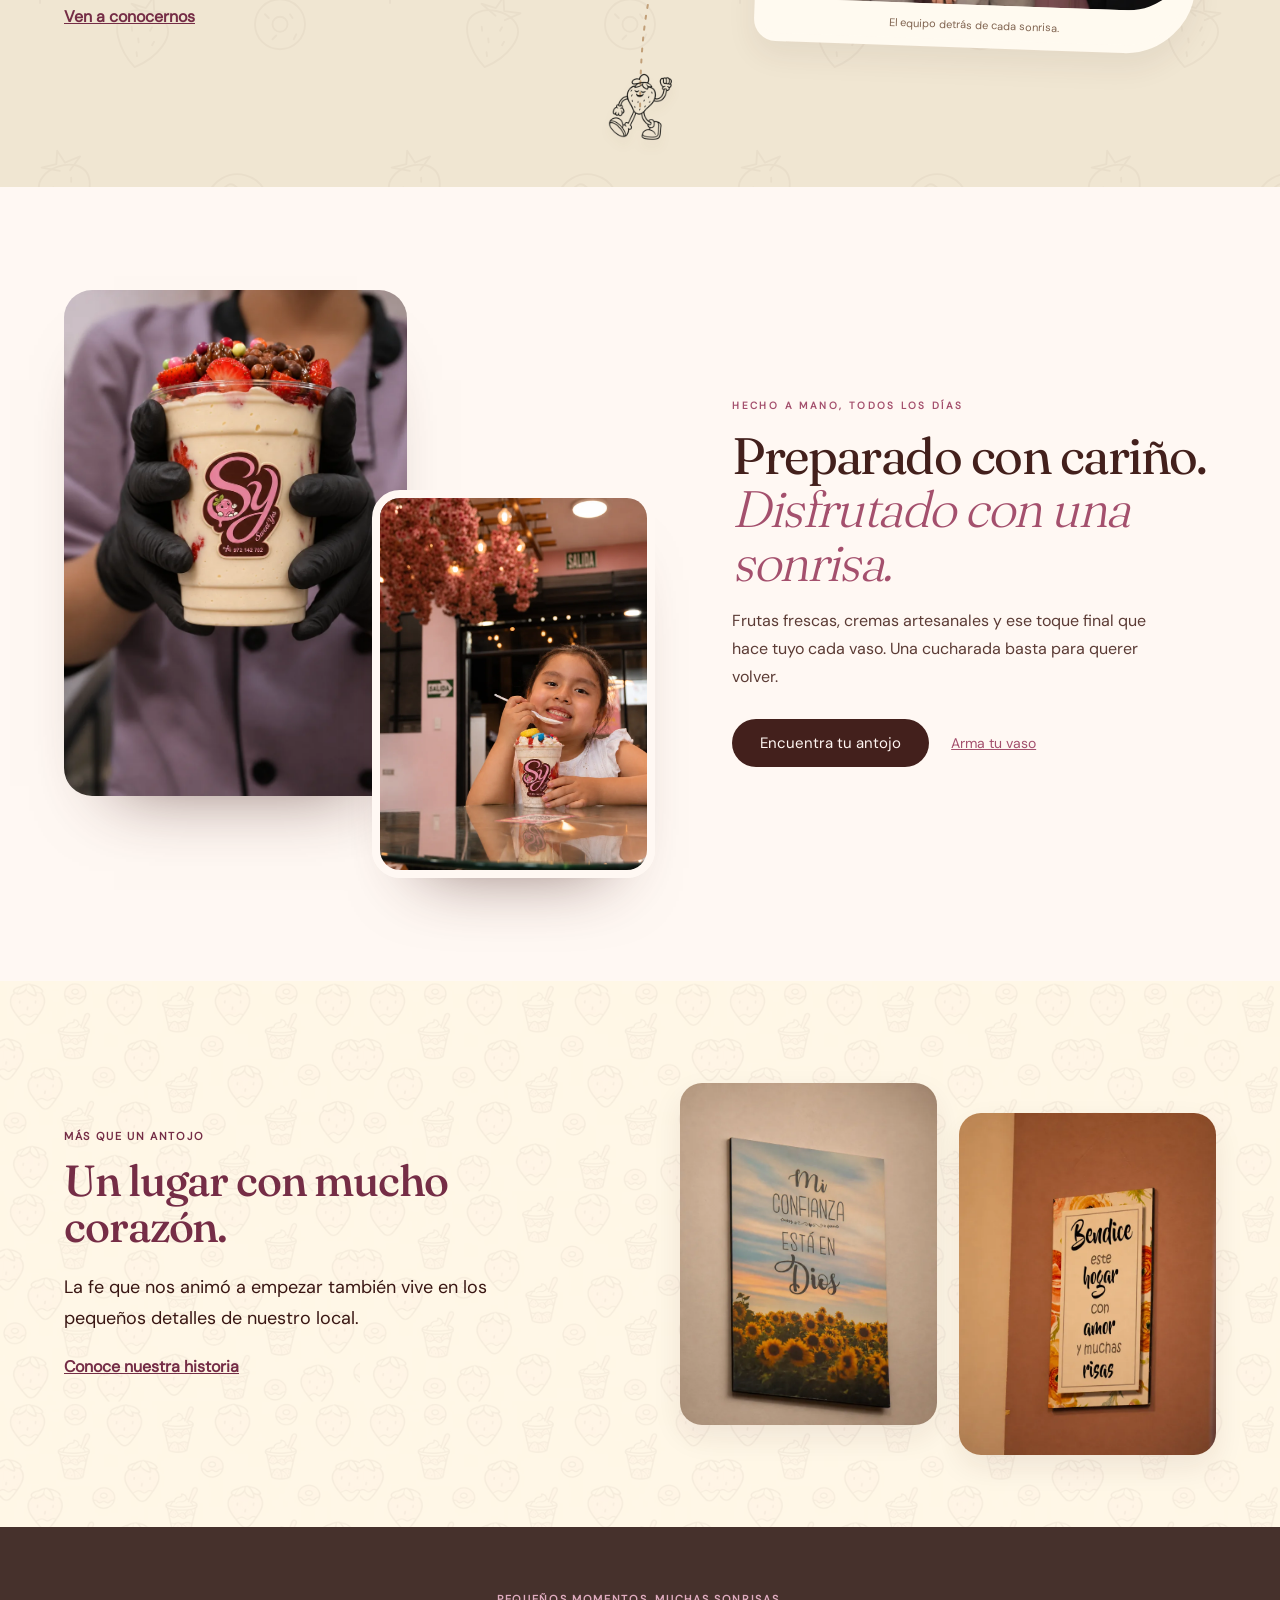
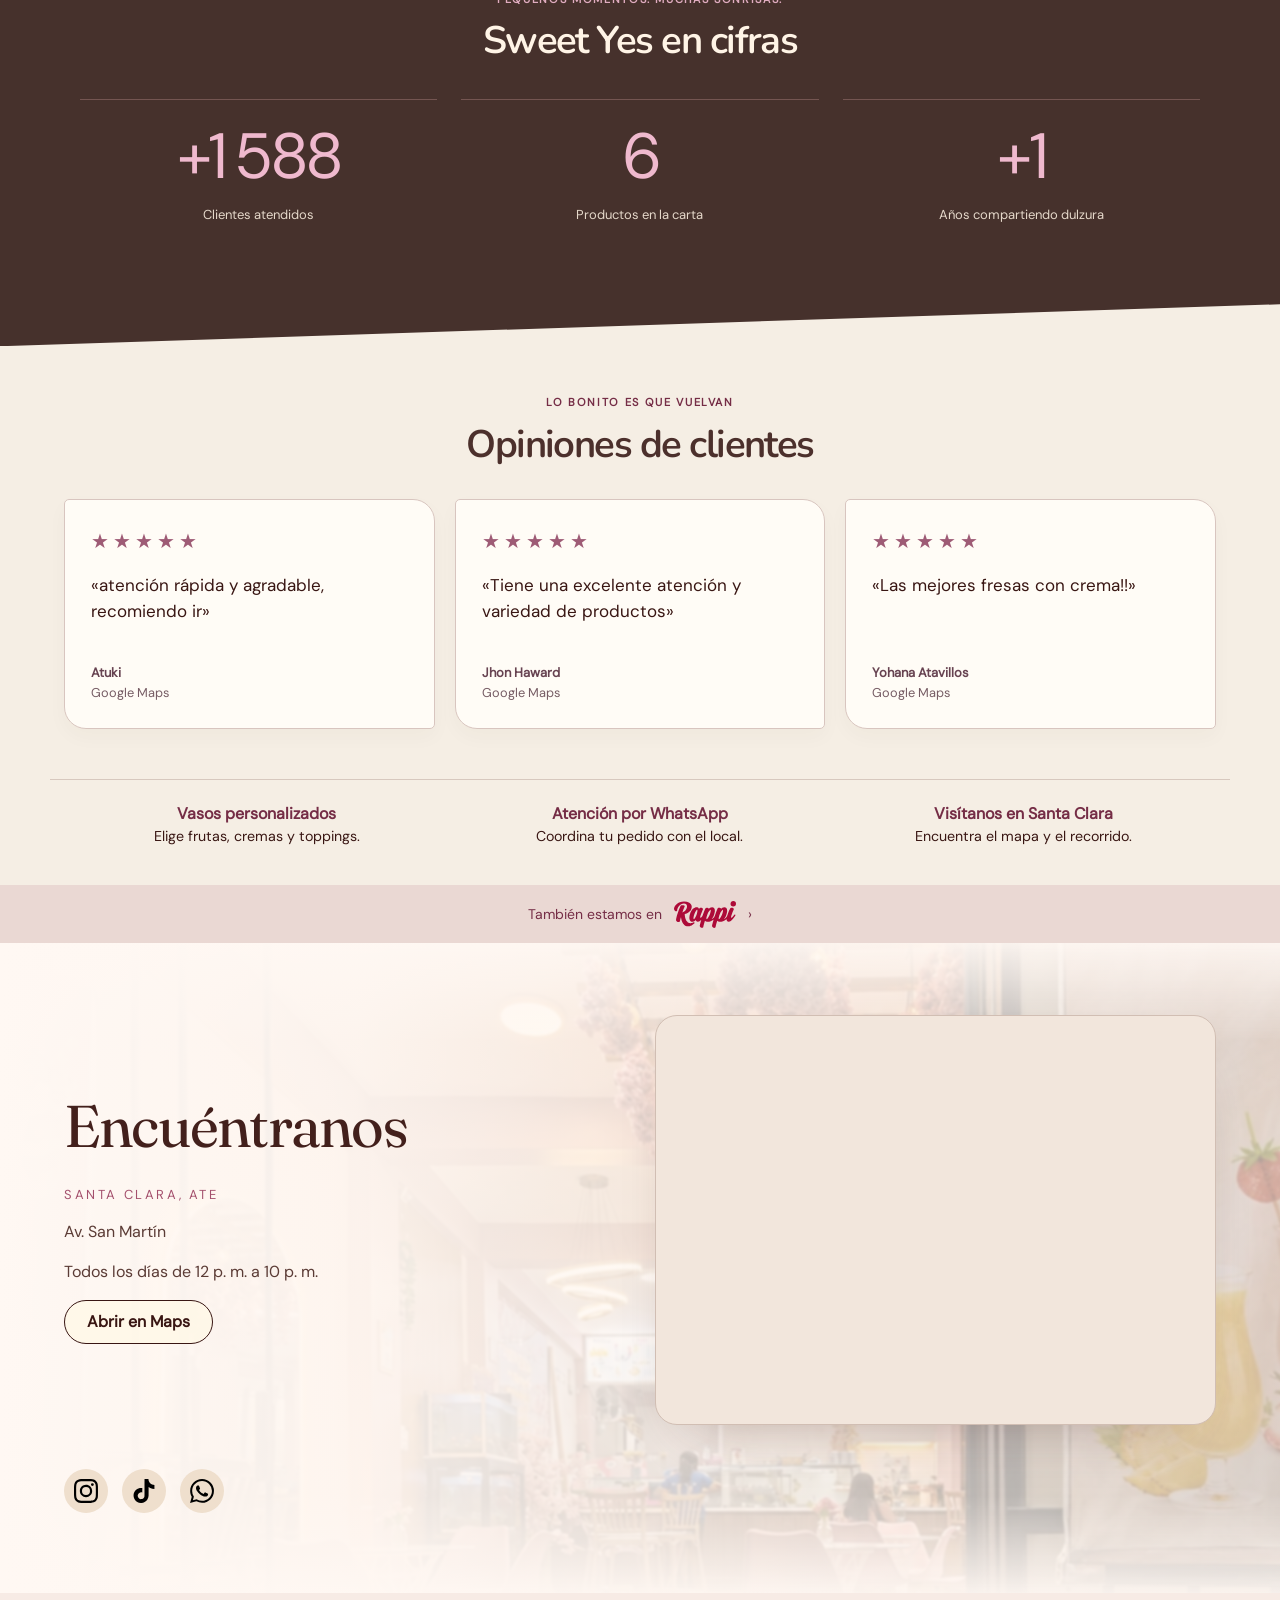
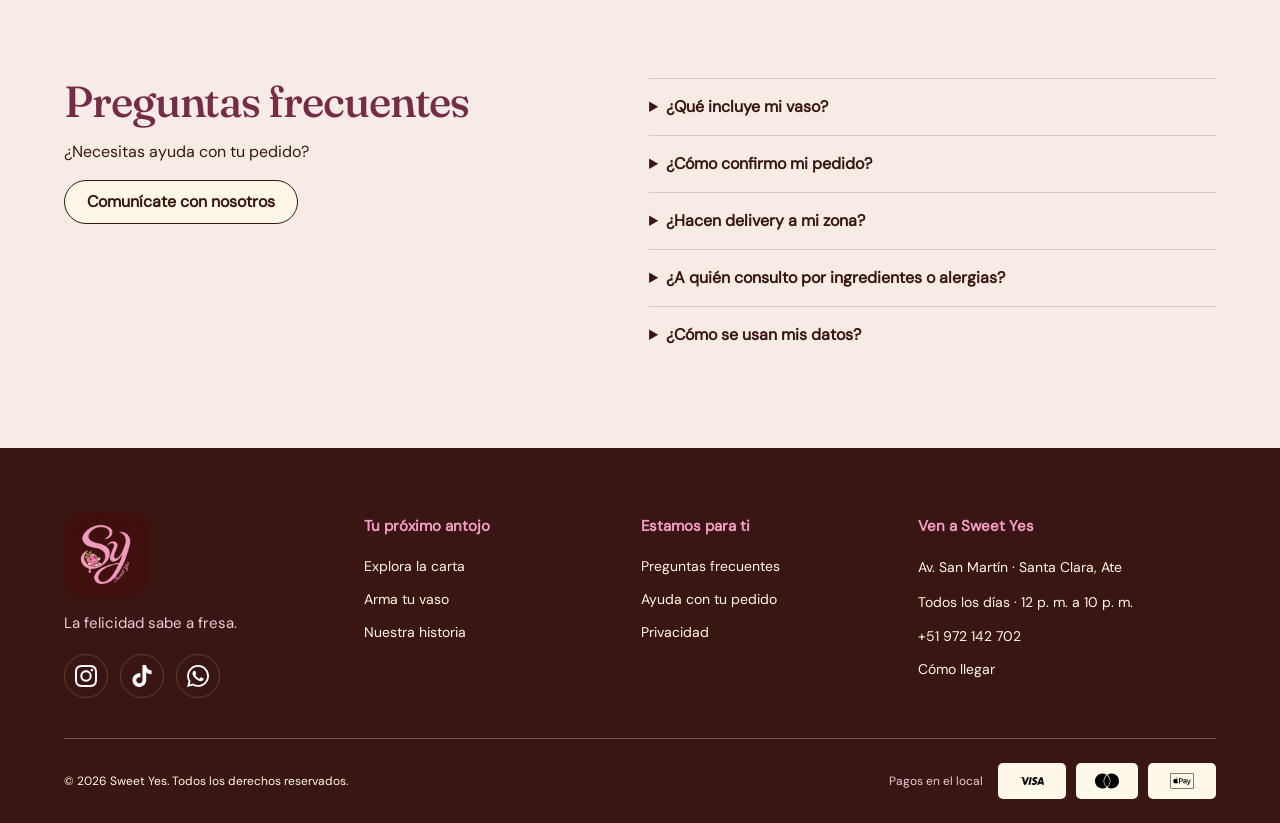
==== commit 403897e1: "Carta: efecto al deslizar mas visible y tarjetas hasta el borde de la pantalla Co-Authored-By: Claud" ====
--- a/index.html
+++ b/index.html
@@ -15,7 +15,7 @@
 <script type="application/ld+json">{"@context":"https://schema.org","@type":"WebSite","@id":"https://www.sweetyess.com/#sitio","name":"Sweet Yes","alternateName":["Sweet Yes Santa Clara","Sweet Yes Perú"],"url":"https://www.sweetyess.com/","inLanguage":"es-PE","publisher":{"@id":"https://www.sweetyess.com/#negocio"}}</script>
 <script type="application/ld+json">{"@context":"https://schema.org","@type":"FoodEstablishment","@id":"https://www.sweetyess.com/#negocio","name":"Sweet Yes","description":"Fresas con crema, waffles, minidonas, crepas, frappés y jugos en Santa Clara, Ate.","url":"https://www.sweetyess.com/","image":"https://www.sweetyess.com/assets/og/sweet-yes-compartir.jpg","logo":"https://www.sweetyess.com/assets/marca/logo-final.webp","telephone":"+51972142702","servesCuisine":["Fresas con crema","Postres","Waffles","Minidonas","Frappés","Jugos"],"priceRange":"S/ 7 – S/ 29","currenciesAccepted":"PEN","paymentAccepted":"Visa, Mastercard, Apple Pay","address":{"@type":"PostalAddress","streetAddress":"Av. San Martín","addressLocality":"Santa Clara, Ate","addressRegion":"Lima","addressCountry":"PE"},"geo":{"@type":"GeoCoordinates","latitude":-12.0185813,"longitude":-76.8850899},"hasMap":"https://www.google.com/maps/place/Sweet+Yes/@-12.0185813,-76.8850899,17z","openingHoursSpecification":[{"@type":"OpeningHoursSpecification","dayOfWeek":["Monday","Tuesday","Wednesday","Thursday","Friday","Saturday","Sunday"],"opens":"12:00","closes":"22:00"}],"hasMenu":"https://www.sweetyess.com/#carta","acceptsReservations":false,"sameAs":["https://www.instagram.com/sweetyesperu","https://www.tiktok.com/@sweetyessantaclara","https://www.rappi.com.pe/restaurantes/73865-sweet-yes"]}</script>
 <link rel="icon" href="/favicon.ico" sizes="48x48"><link rel="icon" type="image/png" sizes="192x192" href="/favicon-192.png"><link rel="apple-touch-icon" href="/apple-touch-icon.png"><link rel="preload" href="assets/fonts/fraunces.ttf" as="font" type="font/ttf" crossorigin>
-<link rel="stylesheet" href="styles.css"><link rel="stylesheet" href="identidad.css?v=20261118-cacao"><link rel="stylesheet" href="experiencia.css?v=20261118-cacao"><link rel="stylesheet" href="configurador.css?v=20261118-cacao"><script src="data.js?v=20261119-frappes" defer></script><script src="app.js?v=20261119-realismo-stickers-v2" defer></script><script src="portada.js?v=20261118-cacao" defer></script><link rel="stylesheet" href="minijuego.css?v=2"><script src="minijuego.js?v=2" defer></script><link rel="stylesheet" href="runner.css?v=3"><script src="runner.js?v=7" defer></script><script src="reto.js?v=3" defer></script><link rel="stylesheet" href="refinado.css?v=10"><link rel="stylesheet" href="deslizar.css?v=1"><script src="deslizar.js?v=1" defer></script></head>
+<link rel="stylesheet" href="styles.css"><link rel="stylesheet" href="identidad.css?v=20261118-cacao"><link rel="stylesheet" href="experiencia.css?v=20261118-cacao"><link rel="stylesheet" href="configurador.css?v=20261118-cacao"><script src="data.js?v=20261119-frappes" defer></script><script src="app.js?v=20261119-realismo-stickers-v2" defer></script><script src="portada.js?v=20261118-cacao" defer></script><link rel="stylesheet" href="minijuego.css?v=2"><script src="minijuego.js?v=2" defer></script><link rel="stylesheet" href="runner.css?v=3"><script src="runner.js?v=7" defer></script><script src="reto.js?v=3" defer></script><link rel="stylesheet" href="refinado.css?v=10"><link rel="stylesheet" href="deslizar.css?v=3"><script src="deslizar.js?v=3" defer></script></head>
 <body>
 <header><a href="#inicio" aria-label="Sweet Yes, inicio"><img class="logo" src="assets/marca/logo-final.webp" alt="Sweet Yes" width="74" height="74"></a>
 <button class="menu-toggle" aria-controls="menu" aria-expanded="false">La carta</button><nav id="menu" aria-label="Principal"><a href="#carta">La carta</a><a href="#vaso">Arma tu vaso</a><a href="#nosotros">Sobre nosotros</a><a href="#visitanos">Encuéntranos</a></nav><button class="pill" id="order-nav">Hacer pedido</button></header>
--- a/deslizar.css
+++ b/deslizar.css
@@ -1,5 +1,8 @@
 /* Carta: efecto al deslizar (mantiene el estilo claro y rosado de la carta). */
-#rail .card{transform-origin:50% 70%;will-change:opacity,scale,translate,rotate}
+#rail .card{transform-origin:50% 75%;will-change:opacity,scale,translate,rotate}
+/* La carta llega hasta el borde de la pantalla (sin corte a la derecha); el primer producto sigue alineado al título. */
+#carta{overflow-x:clip}
+#carta #rail{margin-inline:calc(50% - 50vw);padding-inline:calc(50vw - 50%)!important}
 #rail.is-dragging{scroll-snap-type:none;cursor:grabbing;-webkit-user-select:none;user-select:none}
 #rail.is-dragging .card{pointer-events:none}
 @media(hover:hover){#rail{cursor:grab}}
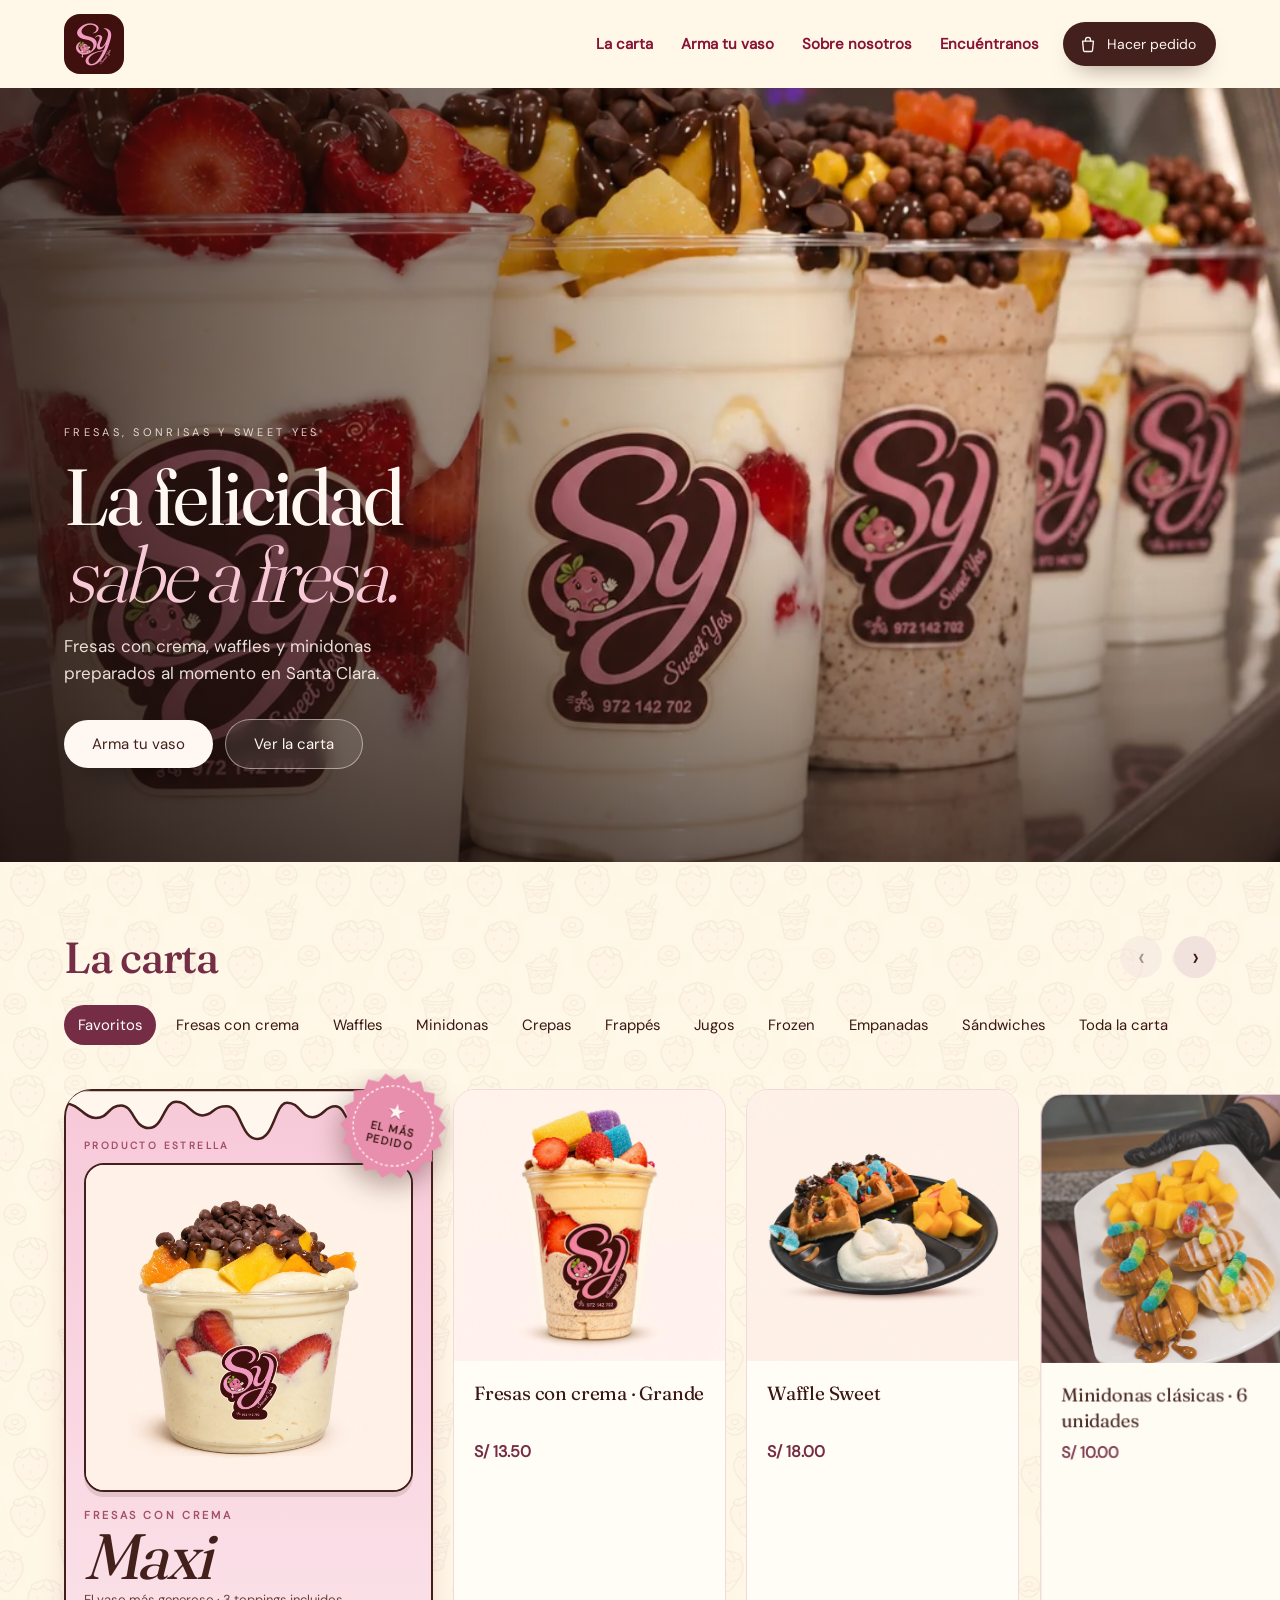
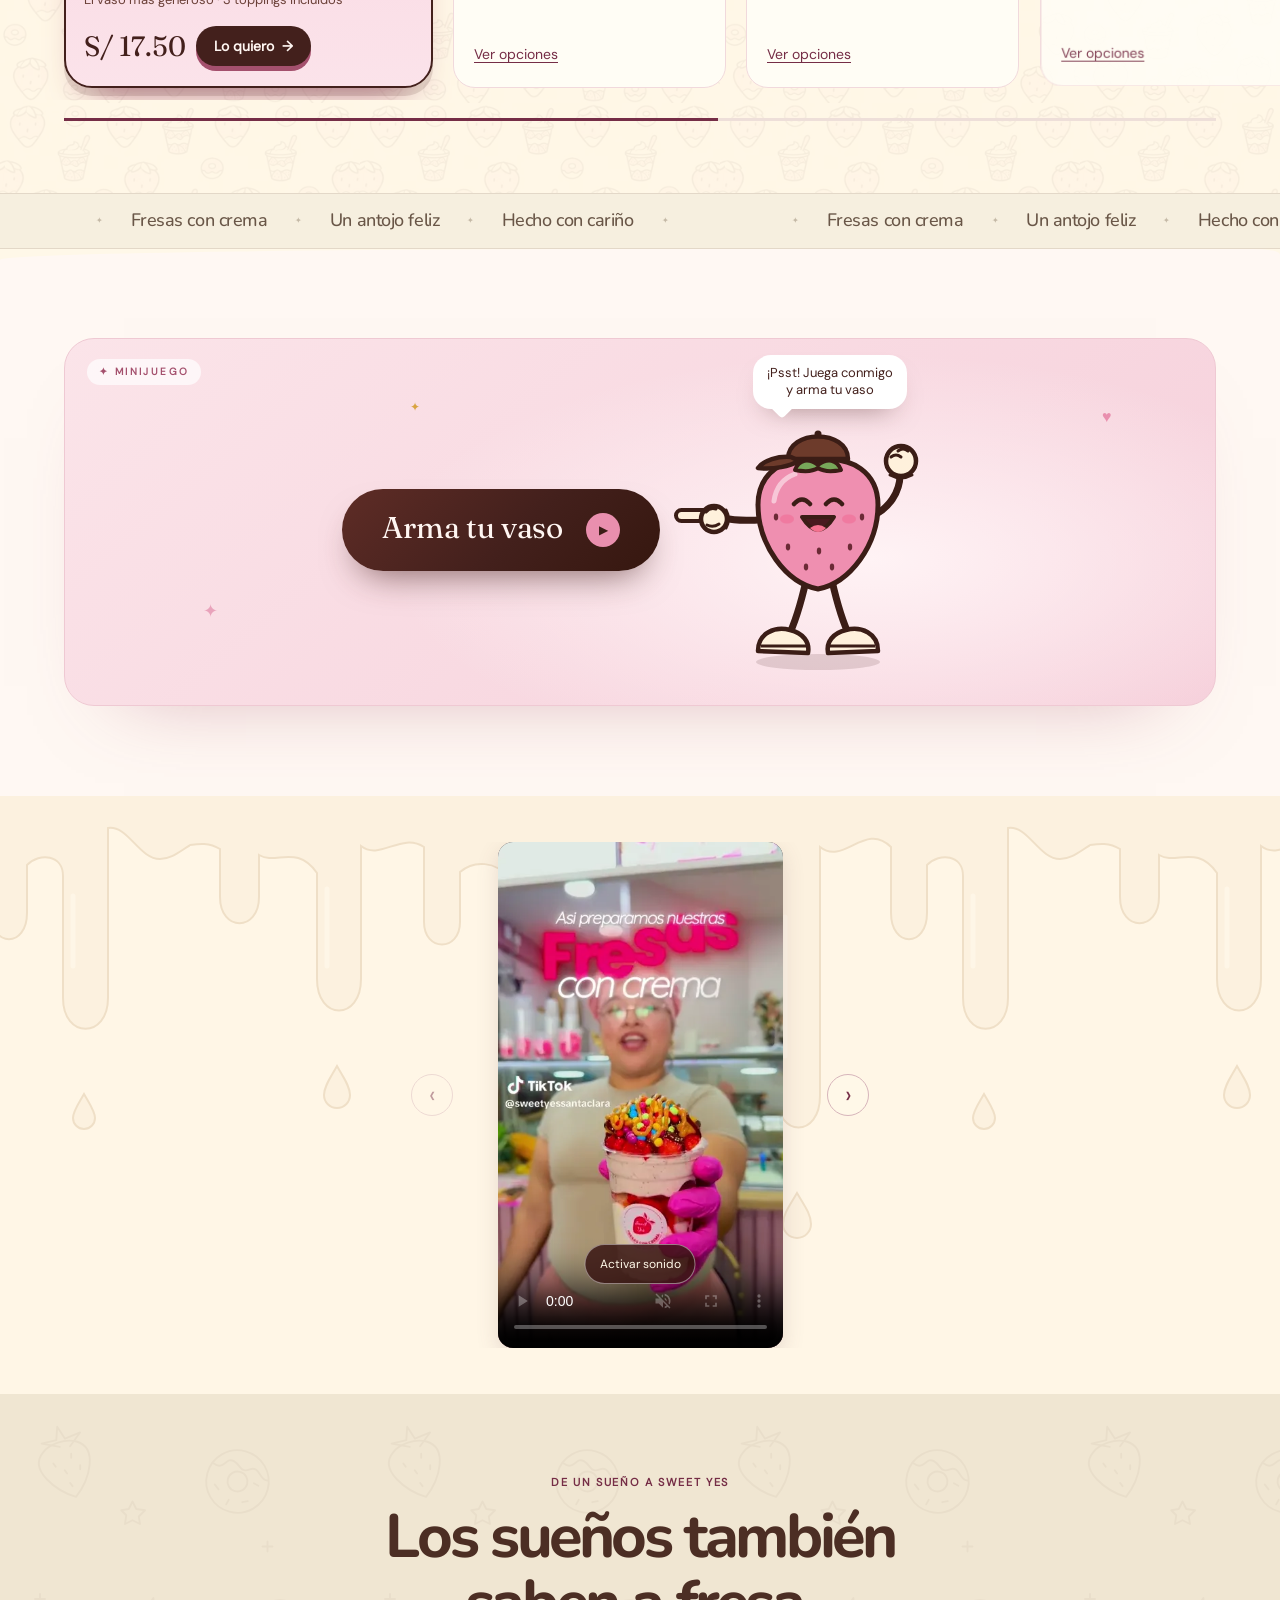
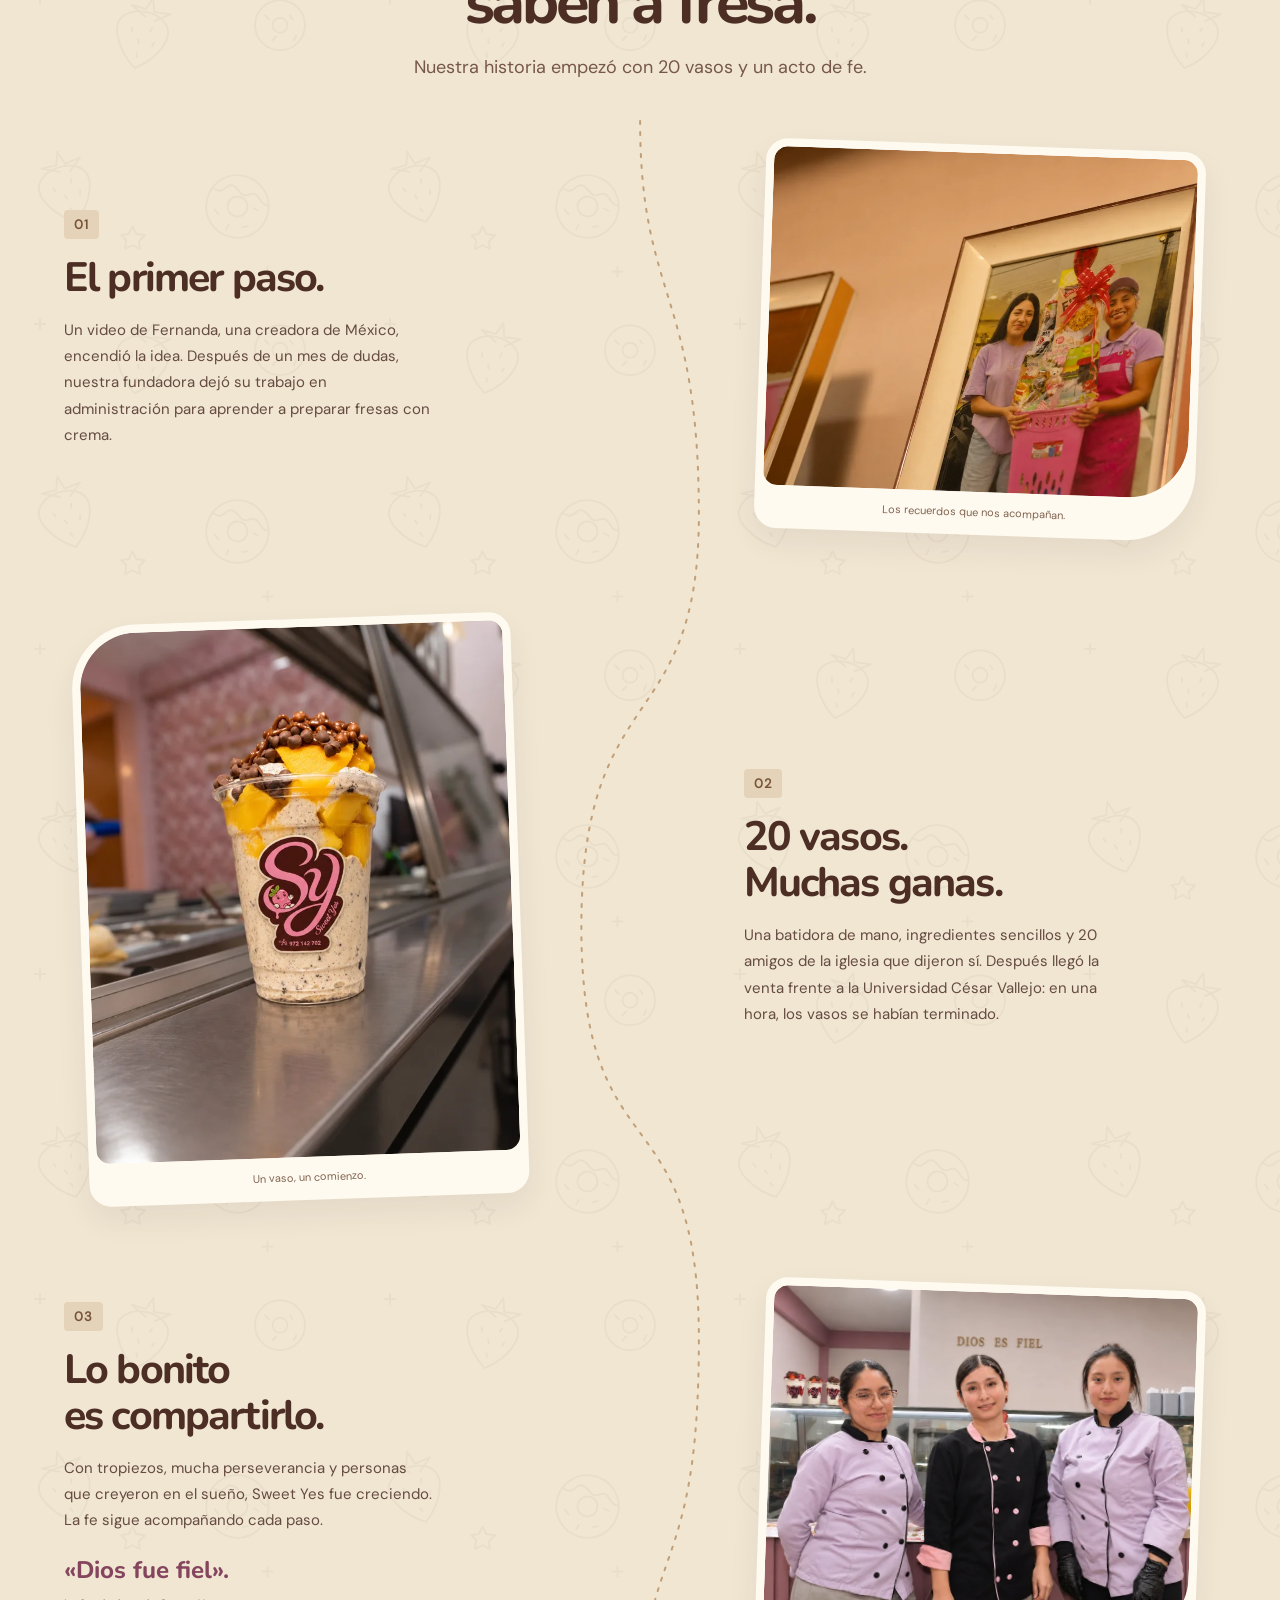
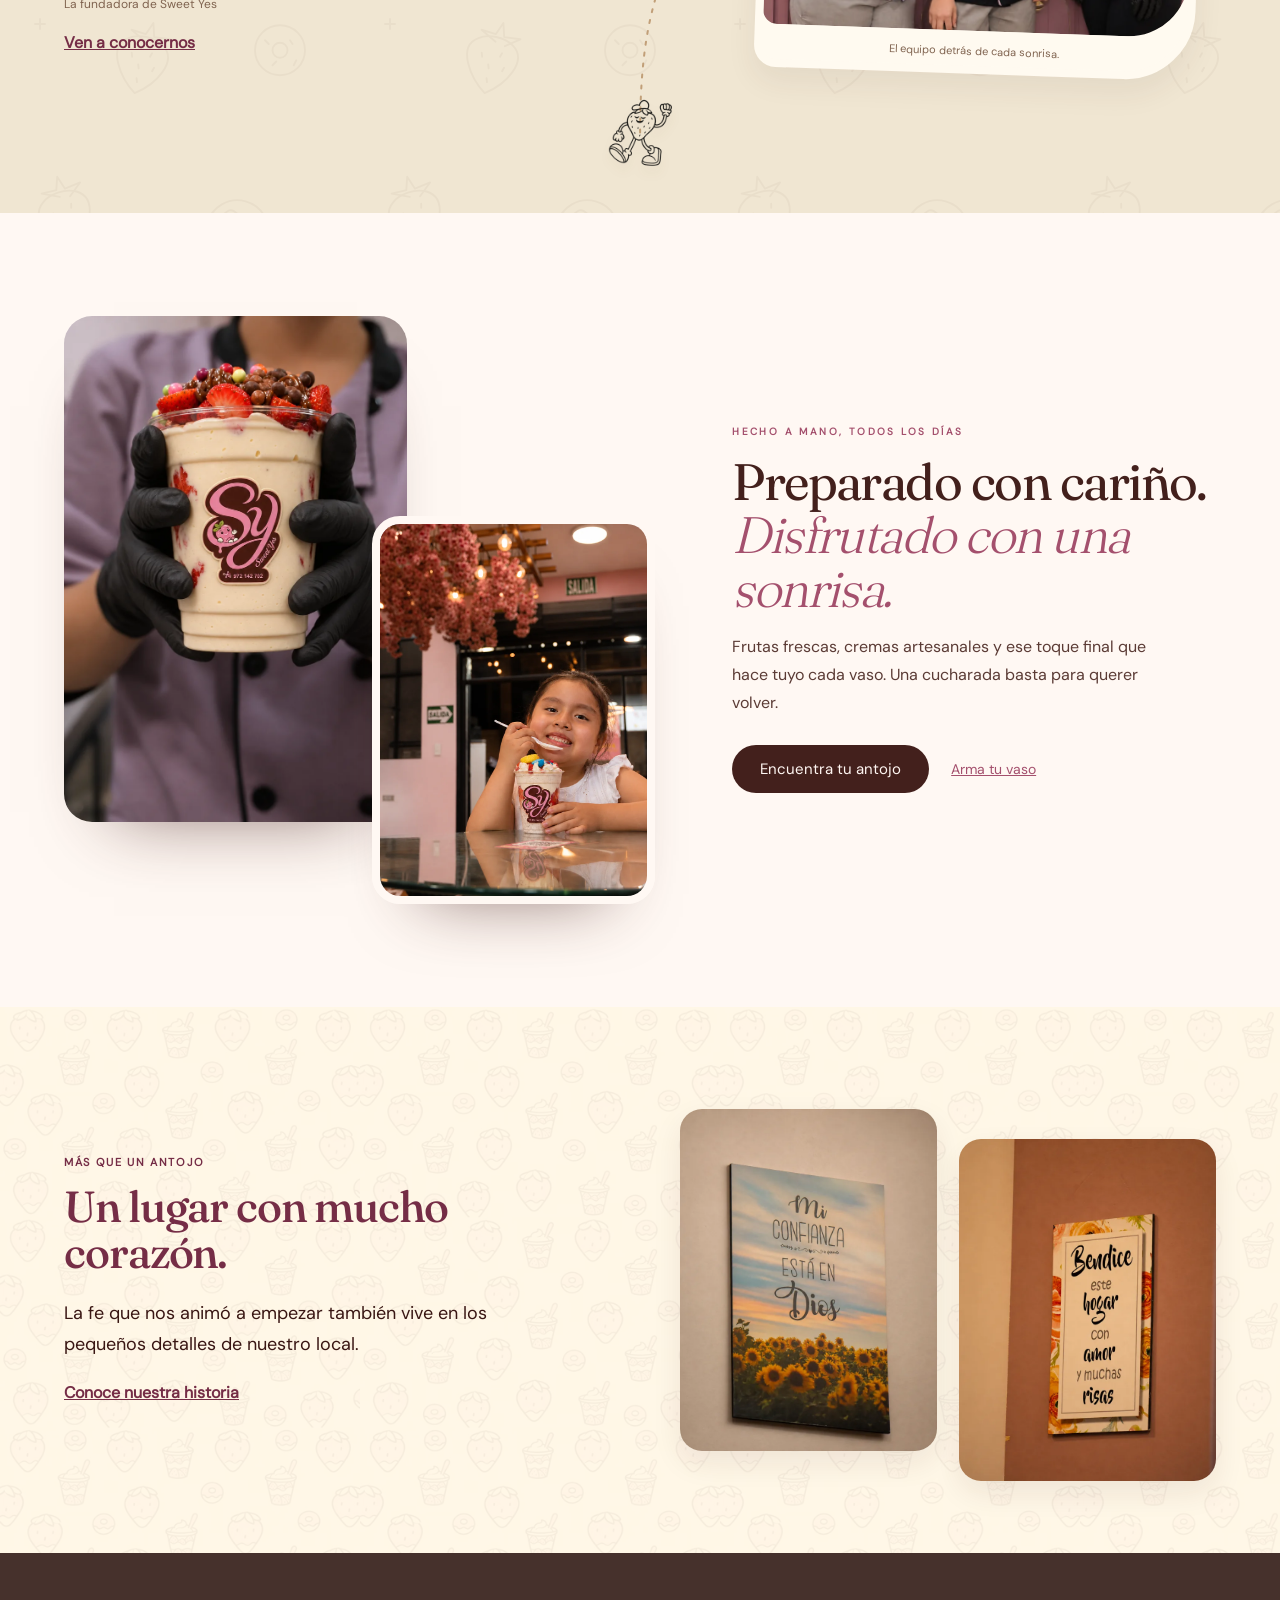
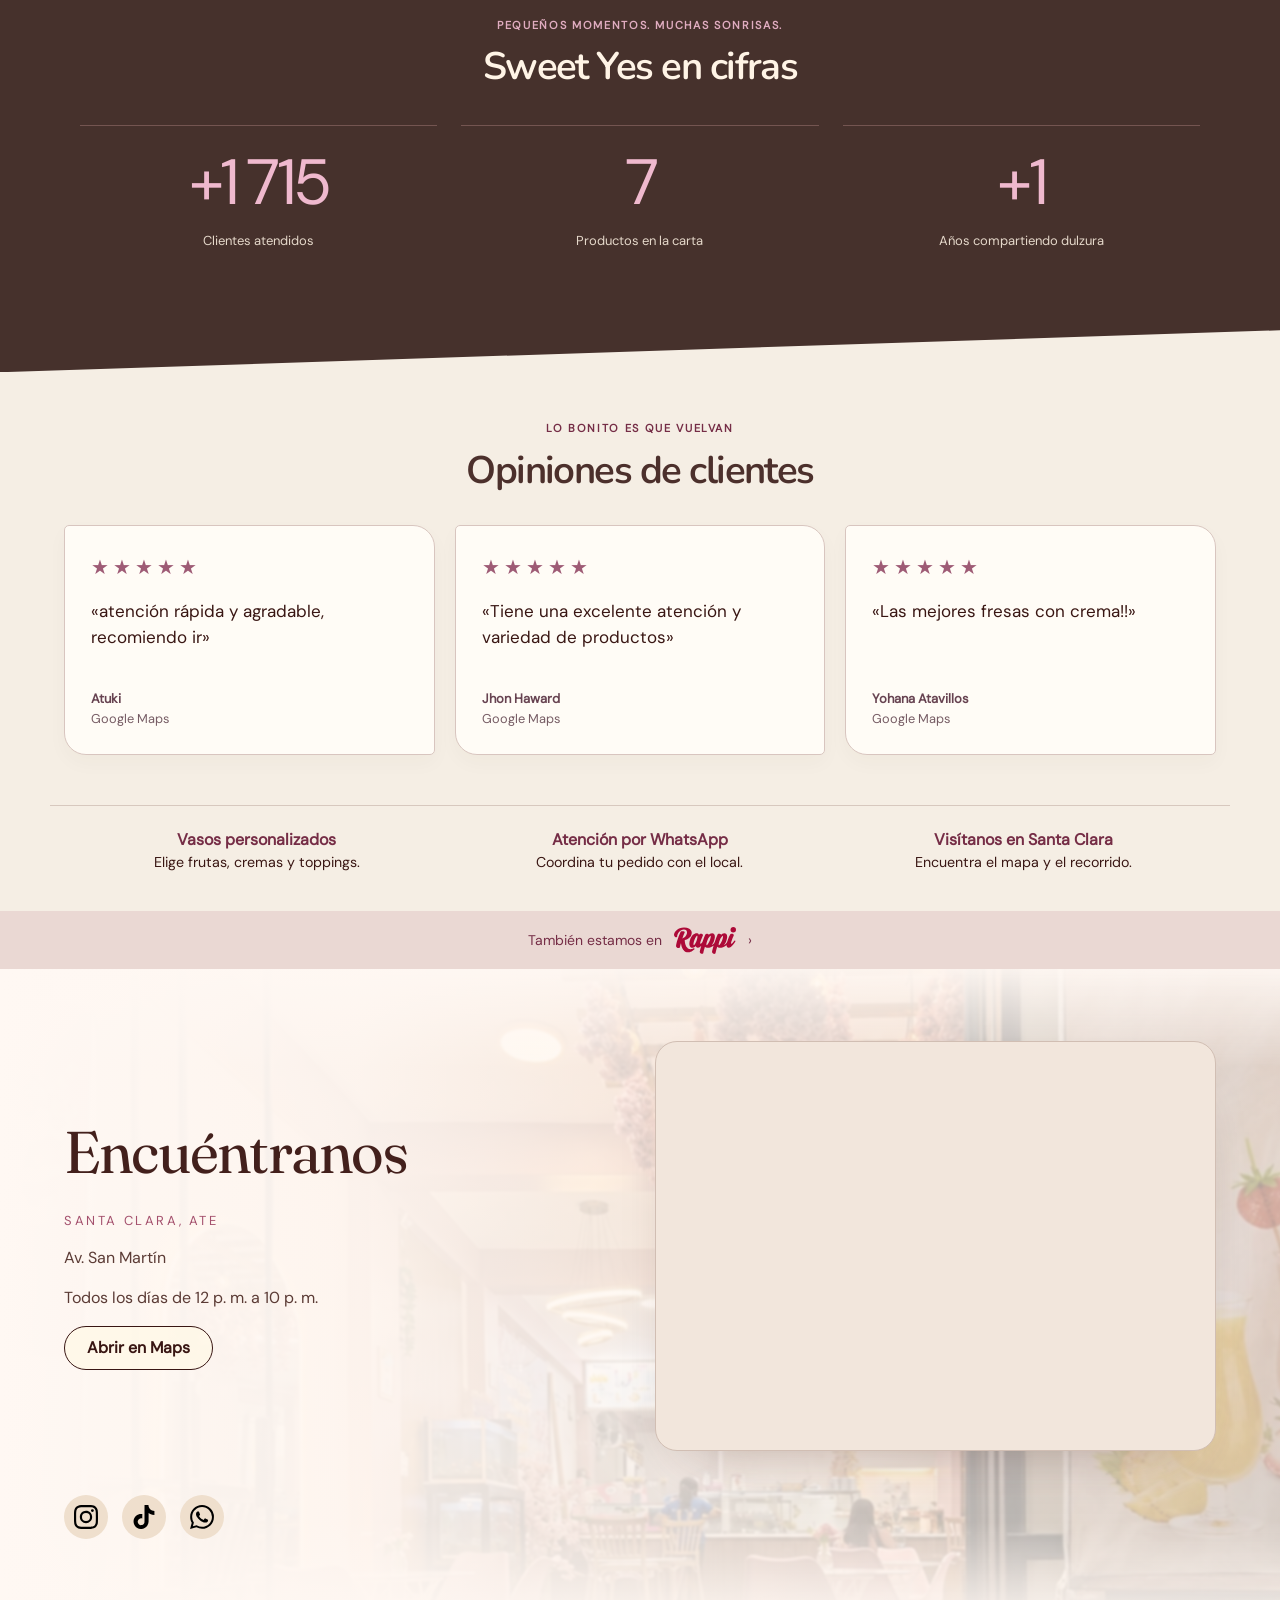
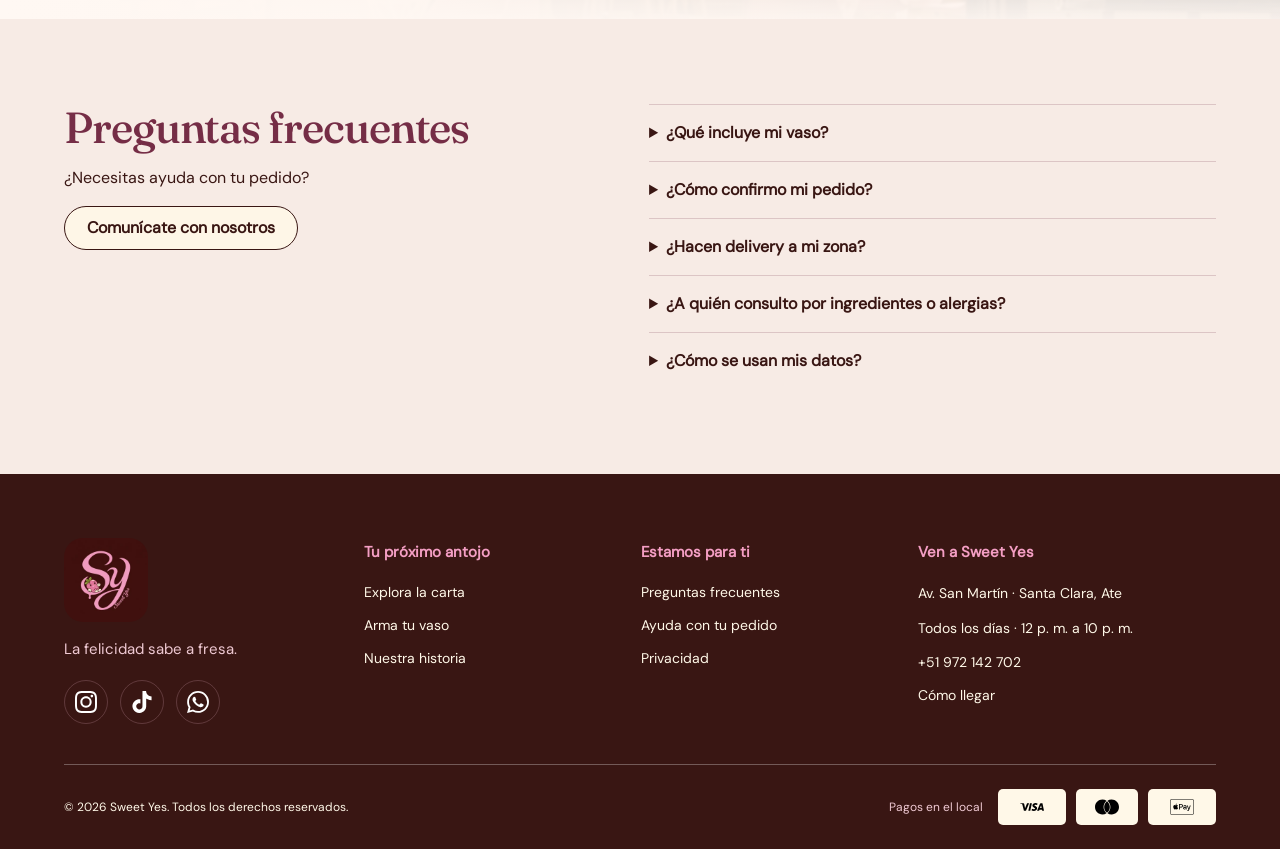
==== commit fb3f36d8: "Carta: deslizar recto con productos laterales transparentes; Maxi en recuadro rosado con crema chorr" ====
--- a/index.html
+++ b/index.html
@@ -15,7 +15,7 @@
 <script type="application/ld+json">{"@context":"https://schema.org","@type":"WebSite","@id":"https://www.sweetyess.com/#sitio","name":"Sweet Yes","alternateName":["Sweet Yes Santa Clara","Sweet Yes Perú"],"url":"https://www.sweetyess.com/","inLanguage":"es-PE","publisher":{"@id":"https://www.sweetyess.com/#negocio"}}</script>
 <script type="application/ld+json">{"@context":"https://schema.org","@type":"FoodEstablishment","@id":"https://www.sweetyess.com/#negocio","name":"Sweet Yes","description":"Fresas con crema, waffles, minidonas, crepas, frappés y jugos en Santa Clara, Ate.","url":"https://www.sweetyess.com/","image":"https://www.sweetyess.com/assets/og/sweet-yes-compartir.jpg","logo":"https://www.sweetyess.com/assets/marca/logo-final.webp","telephone":"+51972142702","servesCuisine":["Fresas con crema","Postres","Waffles","Minidonas","Frappés","Jugos"],"priceRange":"S/ 7 – S/ 29","currenciesAccepted":"PEN","paymentAccepted":"Visa, Mastercard, Apple Pay","address":{"@type":"PostalAddress","streetAddress":"Av. San Martín","addressLocality":"Santa Clara, Ate","addressRegion":"Lima","addressCountry":"PE"},"geo":{"@type":"GeoCoordinates","latitude":-12.0185813,"longitude":-76.8850899},"hasMap":"https://www.google.com/maps/place/Sweet+Yes/@-12.0185813,-76.8850899,17z","openingHoursSpecification":[{"@type":"OpeningHoursSpecification","dayOfWeek":["Monday","Tuesday","Wednesday","Thursday","Friday","Saturday","Sunday"],"opens":"12:00","closes":"22:00"}],"hasMenu":"https://www.sweetyess.com/#carta","acceptsReservations":false,"sameAs":["https://www.instagram.com/sweetyesperu","https://www.tiktok.com/@sweetyessantaclara","https://www.rappi.com.pe/restaurantes/73865-sweet-yes"]}</script>
 <link rel="icon" href="/favicon.ico" sizes="48x48"><link rel="icon" type="image/png" sizes="192x192" href="/favicon-192.png"><link rel="apple-touch-icon" href="/apple-touch-icon.png"><link rel="preload" href="assets/fonts/fraunces.ttf" as="font" type="font/ttf" crossorigin>
-<link rel="stylesheet" href="styles.css"><link rel="stylesheet" href="identidad.css?v=20261118-cacao"><link rel="stylesheet" href="experiencia.css?v=20261118-cacao"><link rel="stylesheet" href="configurador.css?v=20261118-cacao"><script src="data.js?v=20261119-frappes" defer></script><script src="app.js?v=20261119-realismo-stickers-v2" defer></script><script src="portada.js?v=20261118-cacao" defer></script><link rel="stylesheet" href="minijuego.css?v=2"><script src="minijuego.js?v=2" defer></script><link rel="stylesheet" href="runner.css?v=3"><script src="runner.js?v=7" defer></script><script src="reto.js?v=3" defer></script><link rel="stylesheet" href="refinado.css?v=10"><link rel="stylesheet" href="deslizar.css?v=3"><script src="deslizar.js?v=3" defer></script></head>
+<link rel="stylesheet" href="styles.css"><link rel="stylesheet" href="identidad.css?v=20261118-cacao"><link rel="stylesheet" href="experiencia.css?v=20261118-cacao"><link rel="stylesheet" href="configurador.css?v=20261118-cacao"><script src="data.js?v=20261119-frappes" defer></script><script src="app.js?v=20261119-maxi-crema" defer></script><script src="portada.js?v=20261118-cacao" defer></script><link rel="stylesheet" href="minijuego.css?v=2"><script src="minijuego.js?v=2" defer></script><link rel="stylesheet" href="runner.css?v=3"><script src="runner.js?v=7" defer></script><script src="reto.js?v=3" defer></script><link rel="stylesheet" href="refinado.css?v=10"><link rel="stylesheet" href="deslizar.css?v=4"><script src="deslizar.js?v=4" defer></script></head>
 <body>
 <header><a href="#inicio" aria-label="Sweet Yes, inicio"><img class="logo" src="assets/marca/logo-final.webp" alt="Sweet Yes" width="74" height="74"></a>
 <button class="menu-toggle" aria-controls="menu" aria-expanded="false">La carta</button><nav id="menu" aria-label="Principal"><a href="#carta">La carta</a><a href="#vaso">Arma tu vaso</a><a href="#nosotros">Sobre nosotros</a><a href="#visitanos">Encuéntranos</a></nav><button class="pill" id="order-nav">Hacer pedido</button></header>
--- a/deslizar.css
+++ b/deslizar.css
@@ -18,3 +18,18 @@
 }
 @keyframes swipe-finger{0%,100%{translate:0 0}50%{translate:8px 0}}
 @media(prefers-reduced-motion:reduce){.swipe-finger{animation:none}}
+
+/* Producto estrella: recuadro rosado con crema chorreando (estilo del logo), el sello se mantiene. */
+#rail .card.card-star{background:linear-gradient(180deg,#f7c9d8 0%,#fbe3ea 100%)!important;color:#43201c;border:2.5px solid #43201c!important;border-radius:28px;box-shadow:0 8px 0 #43201c22,0 24px 40px -26px #a4506d!important;overflow:visible}
+#rail .card-star button{padding-top:44px!important;color:#43201c}
+#rail .card-star .star-drip{position:absolute;left:-1px;right:-1px;top:-1px;height:58px;z-index:1;pointer-events:none;overflow:hidden;border-radius:26px 26px 0 0}
+#rail .card-star .star-drip svg{display:block;width:100%;height:100%}
+#rail .card-star .star-kicker{position:relative;z-index:2;color:#a4506d;font:700 10px/1 DM,sans-serif;letter-spacing:.24em;text-transform:uppercase;margin:6px 0 12px}
+#rail .card-star .star-photo{position:relative;z-index:2;background:#fff6ee;border:2px solid #43201c;border-radius:20px;box-shadow:0 5px 0 #43201c1f}
+#rail .card-star .star-name small{color:#a4506d}
+#rail .card-star .star-name b{color:#43201c;font-weight:400}
+#rail .card-star .star-pitch{color:#6b4038}
+#rail .card-star .price{color:#43201c}
+#rail .card-star .star-cta{background:#43201c;color:#fff6f2;box-shadow:0 5px 0 #a4506d}
+#rail .card-star:hover .star-cta{background:#5e2e27}
+#rail .card-star .star-seal{z-index:3}
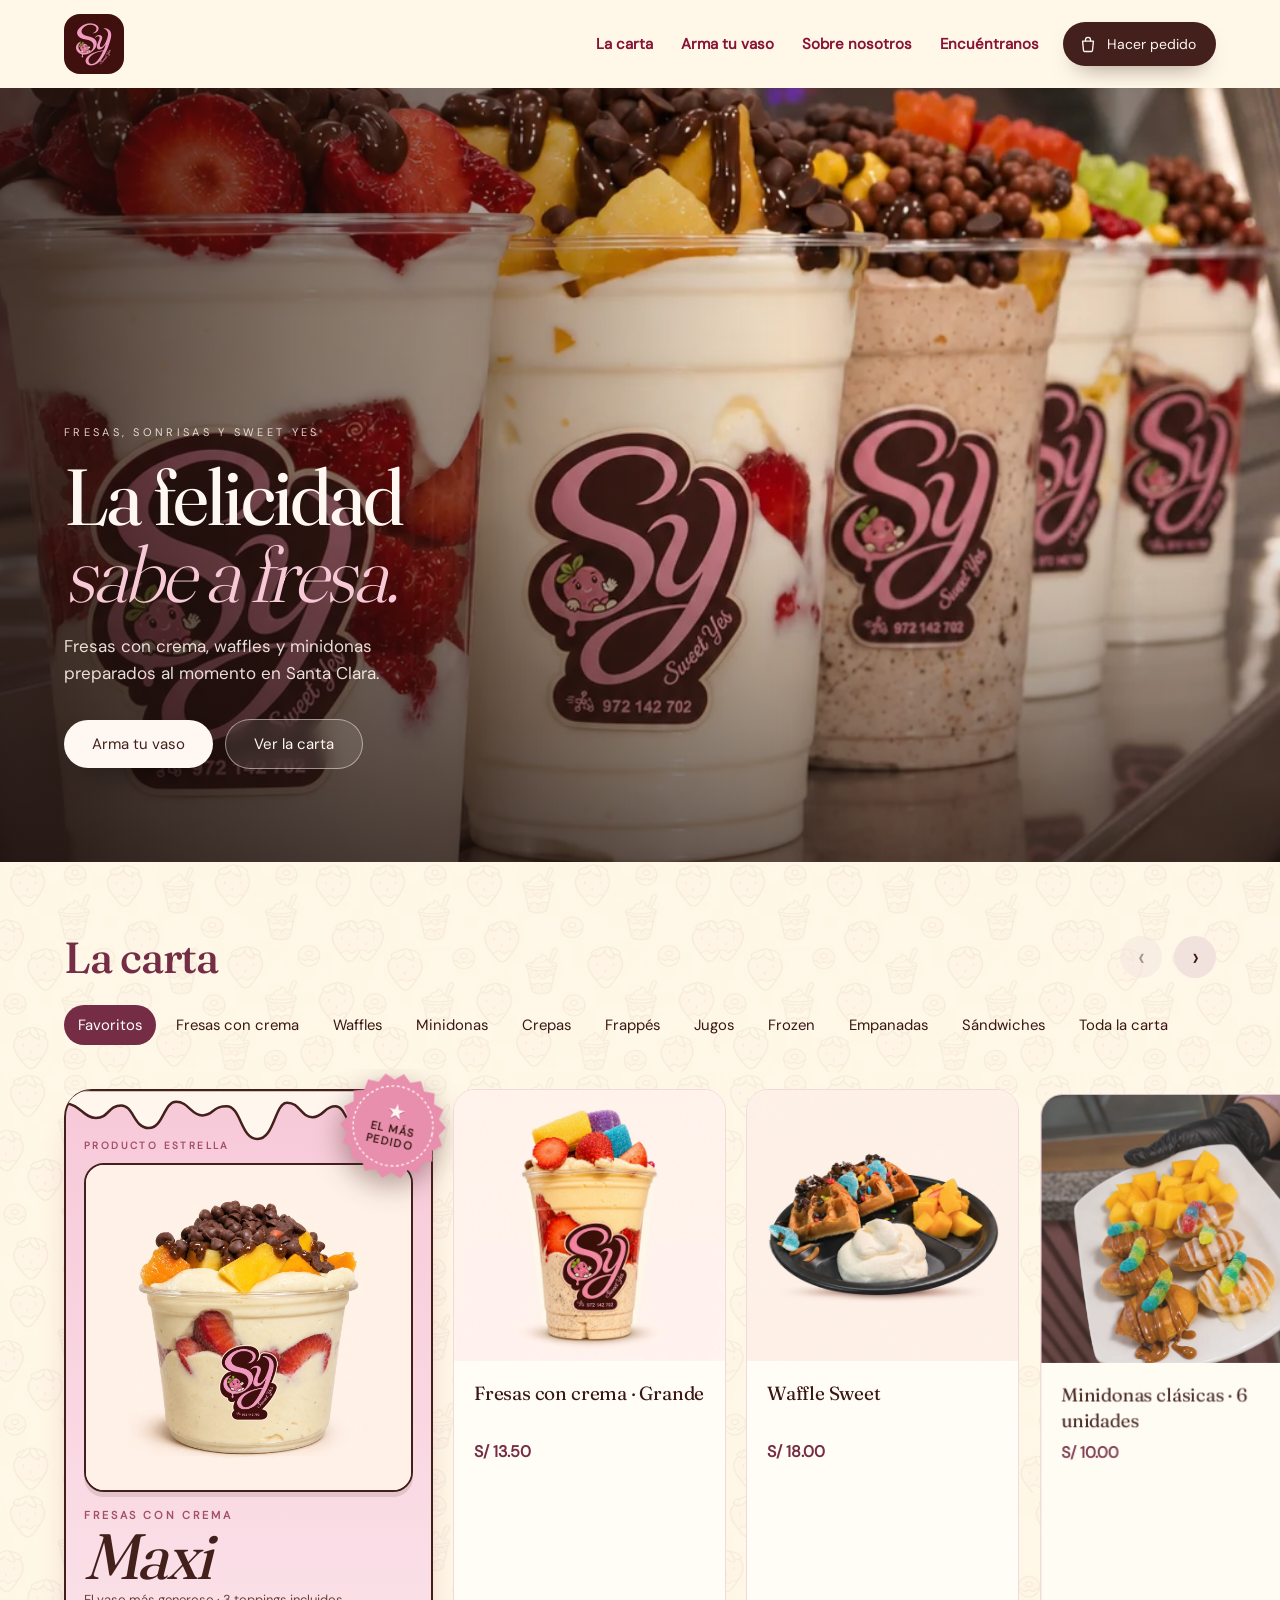
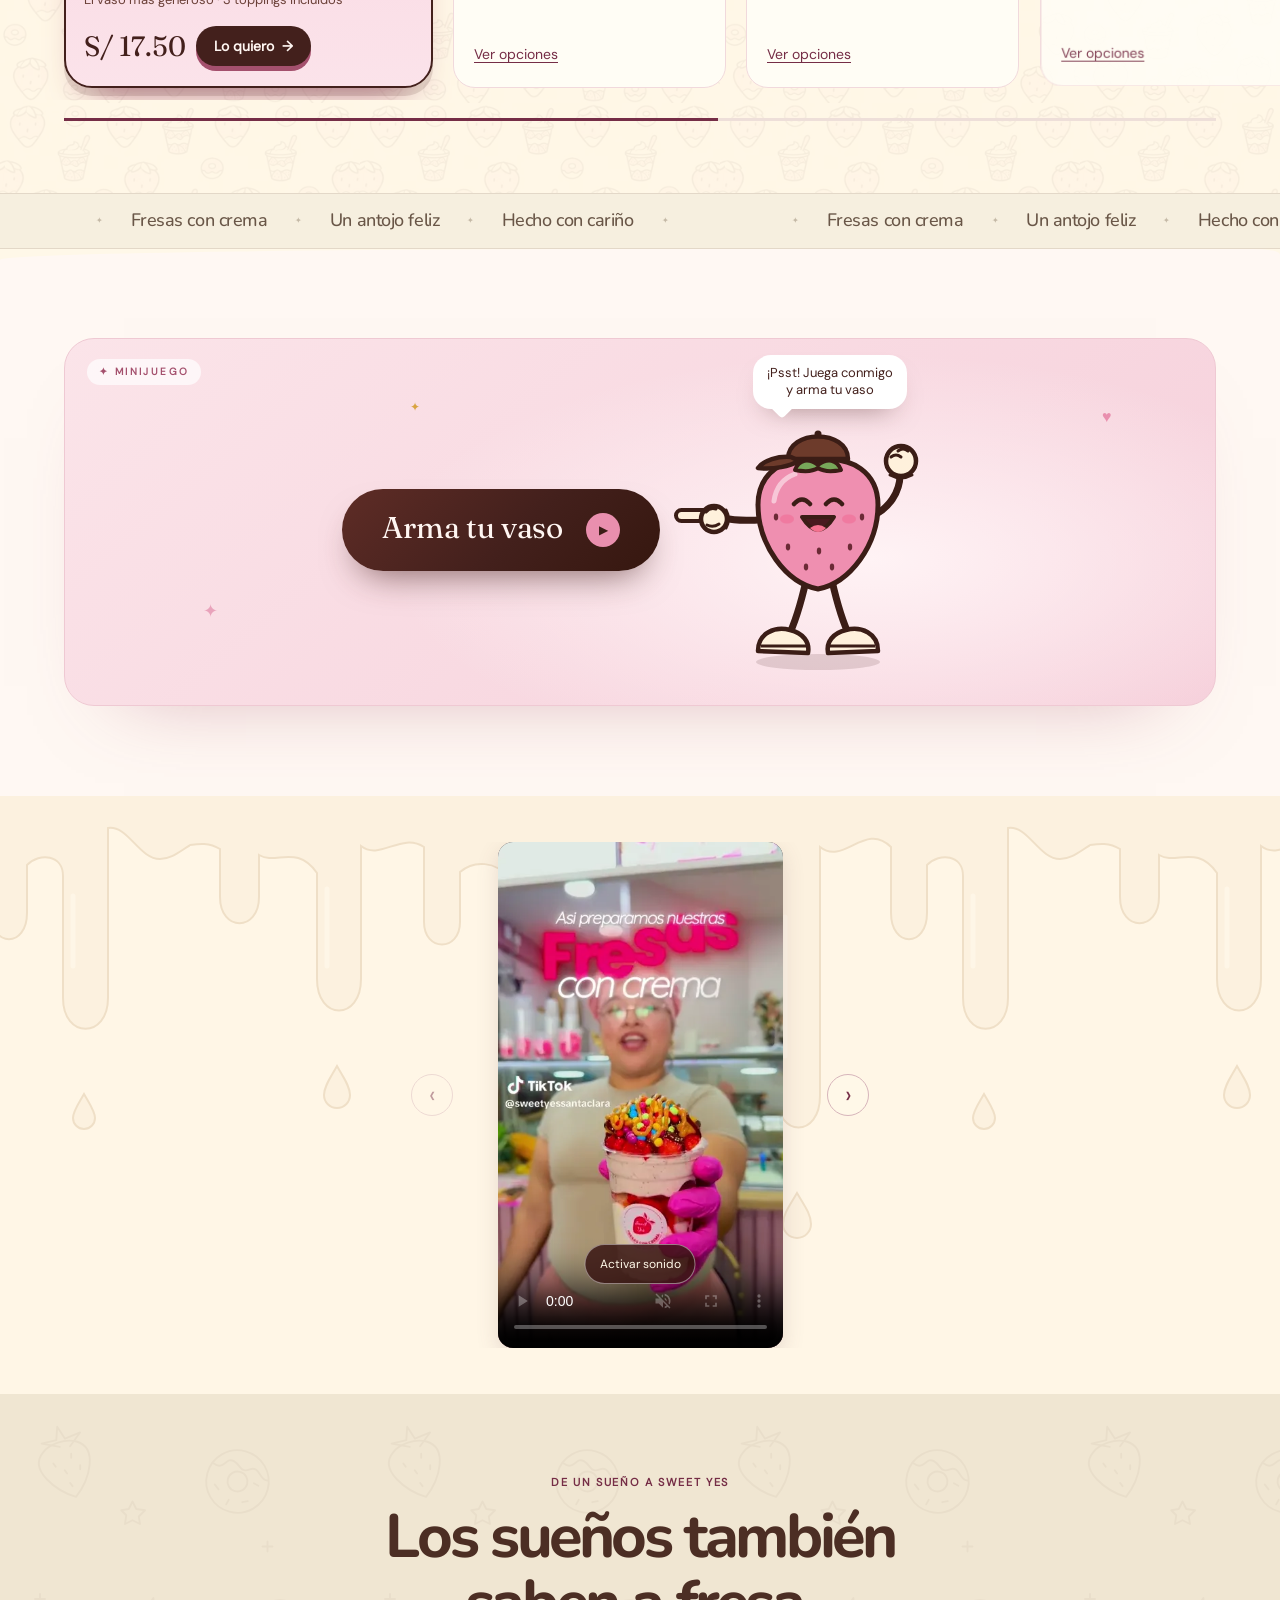
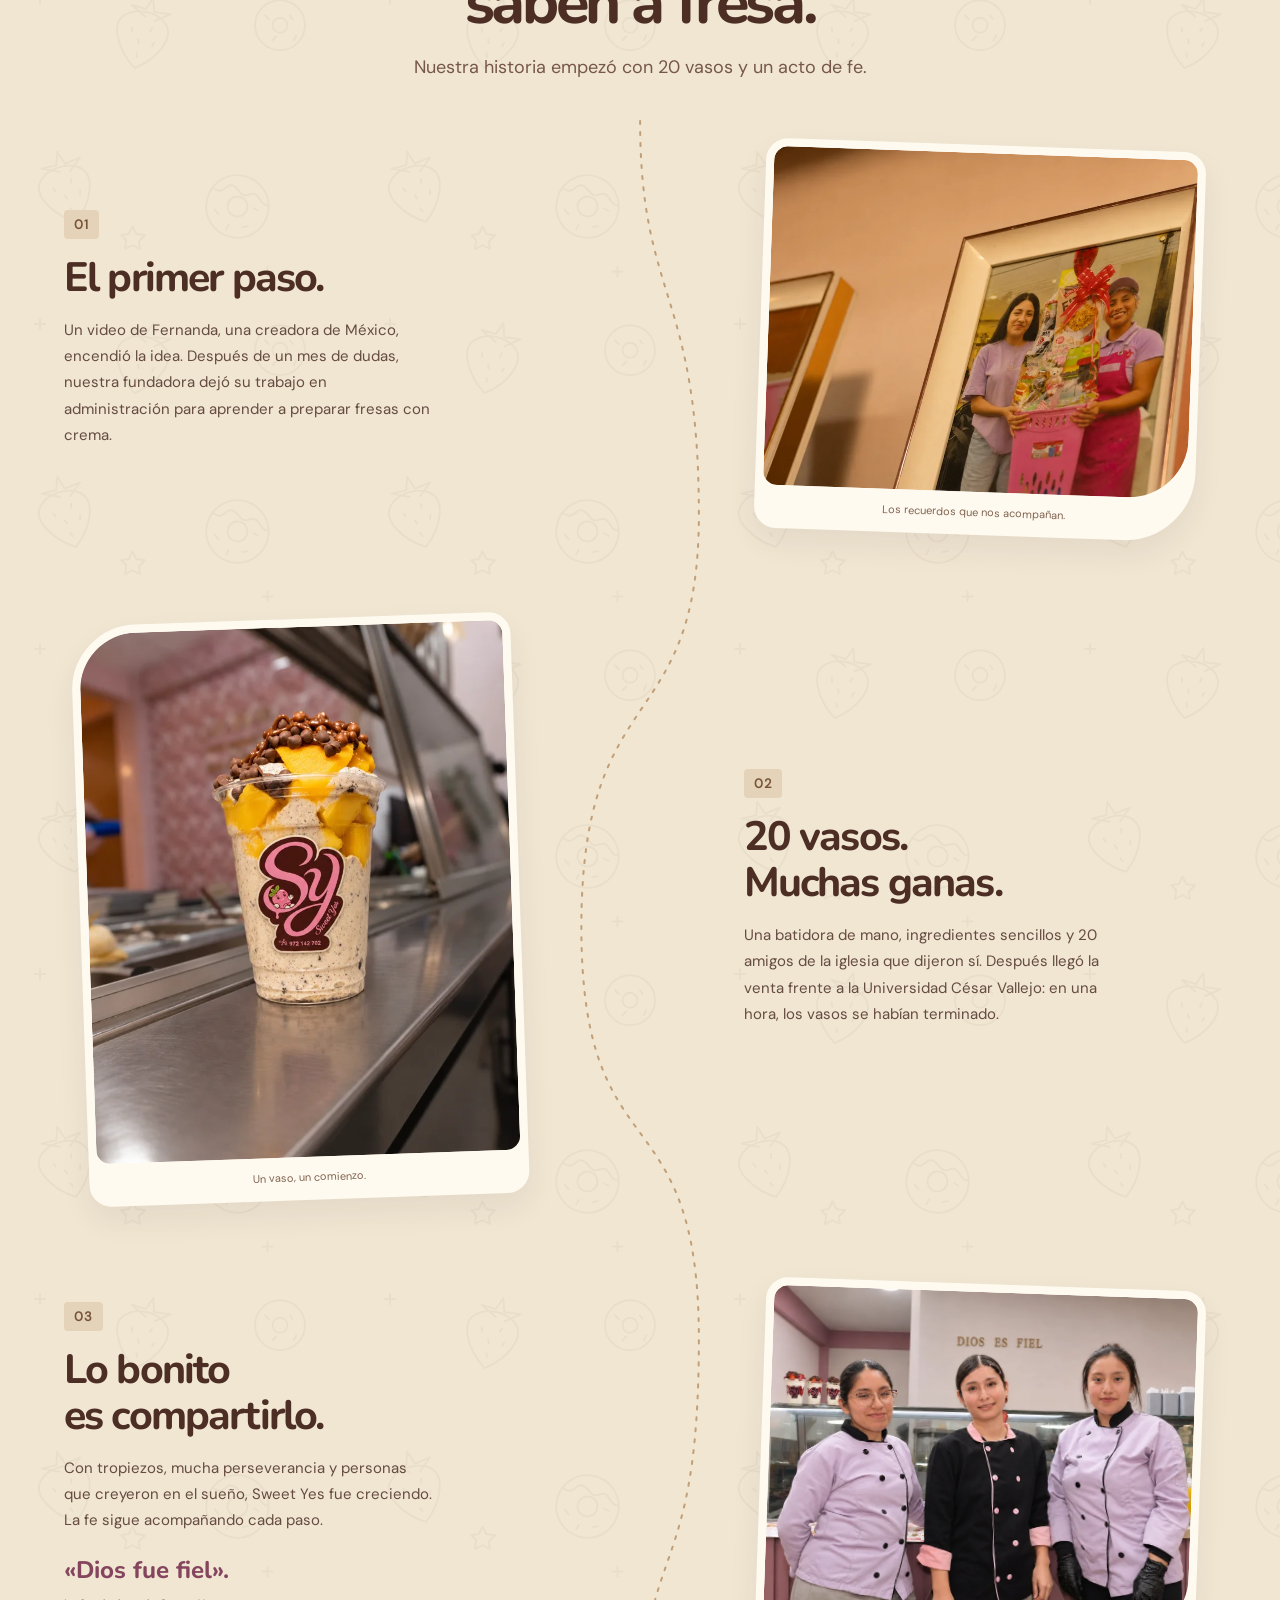
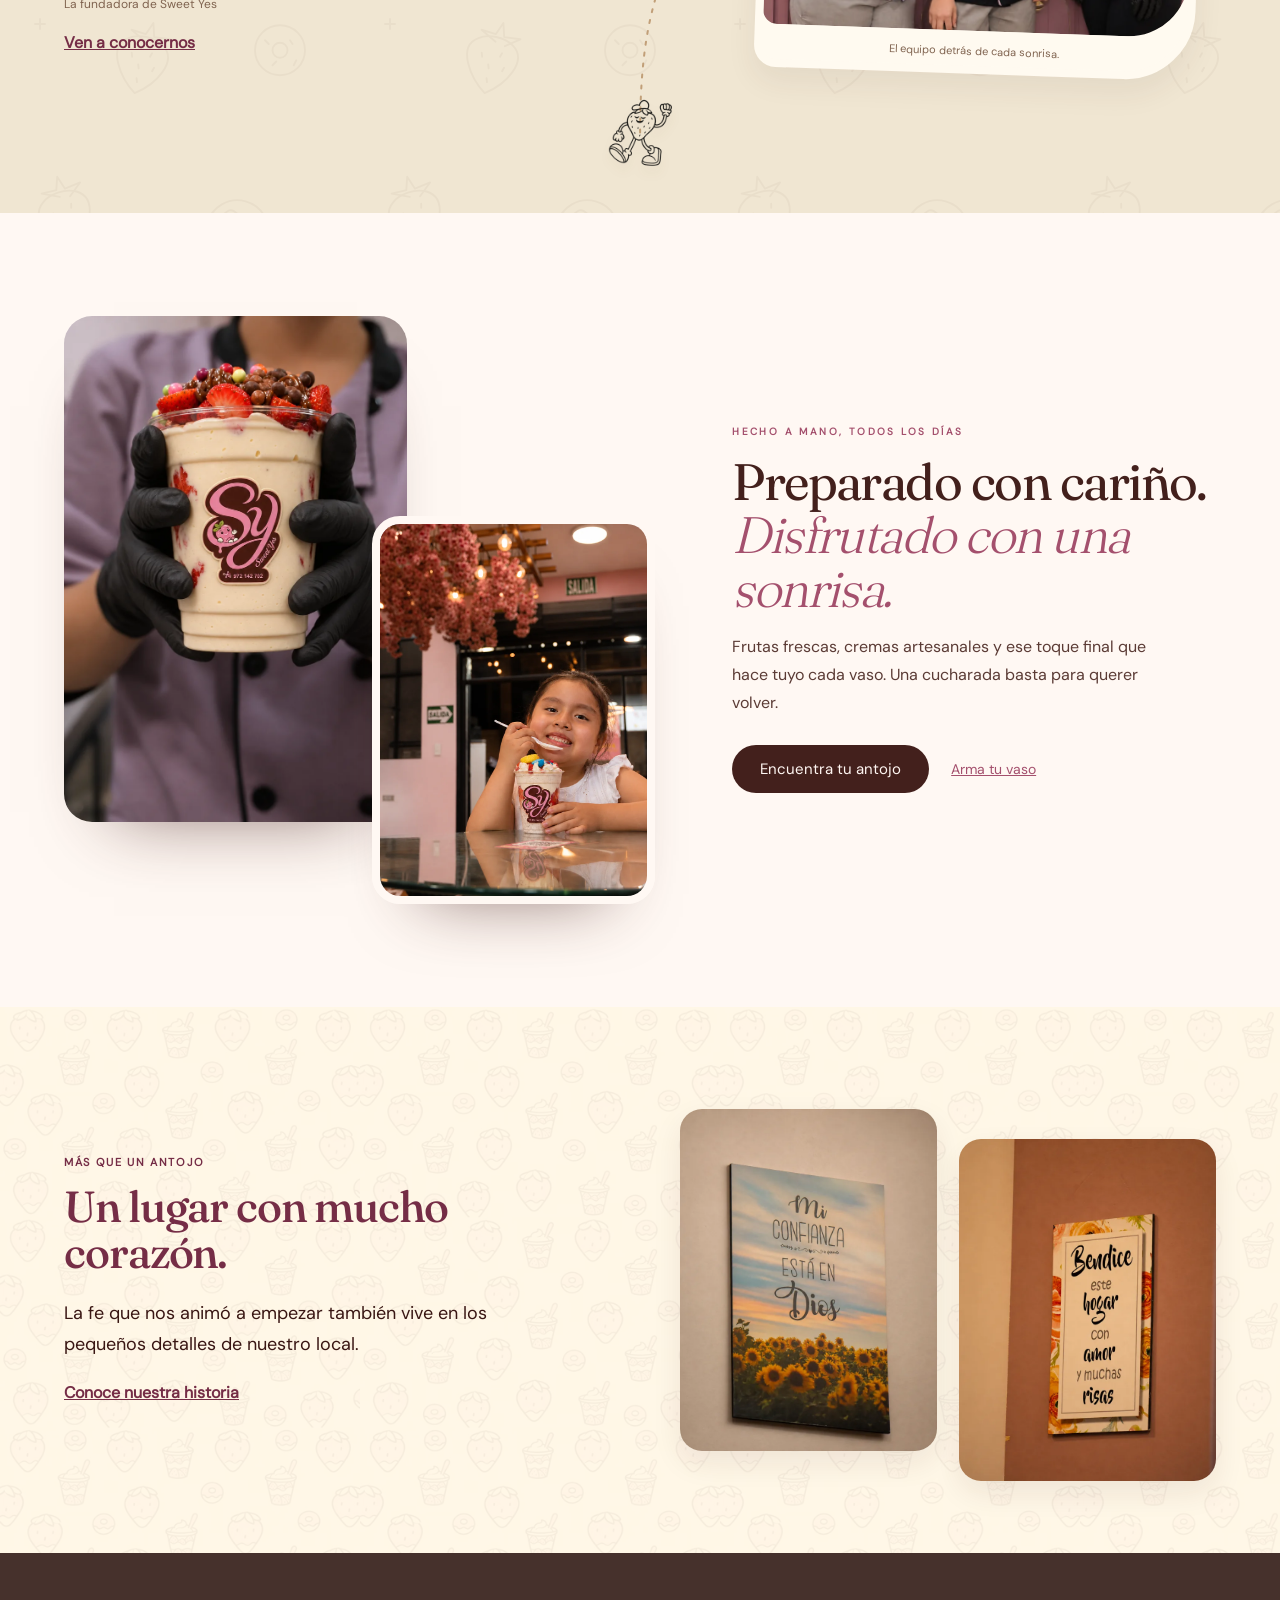
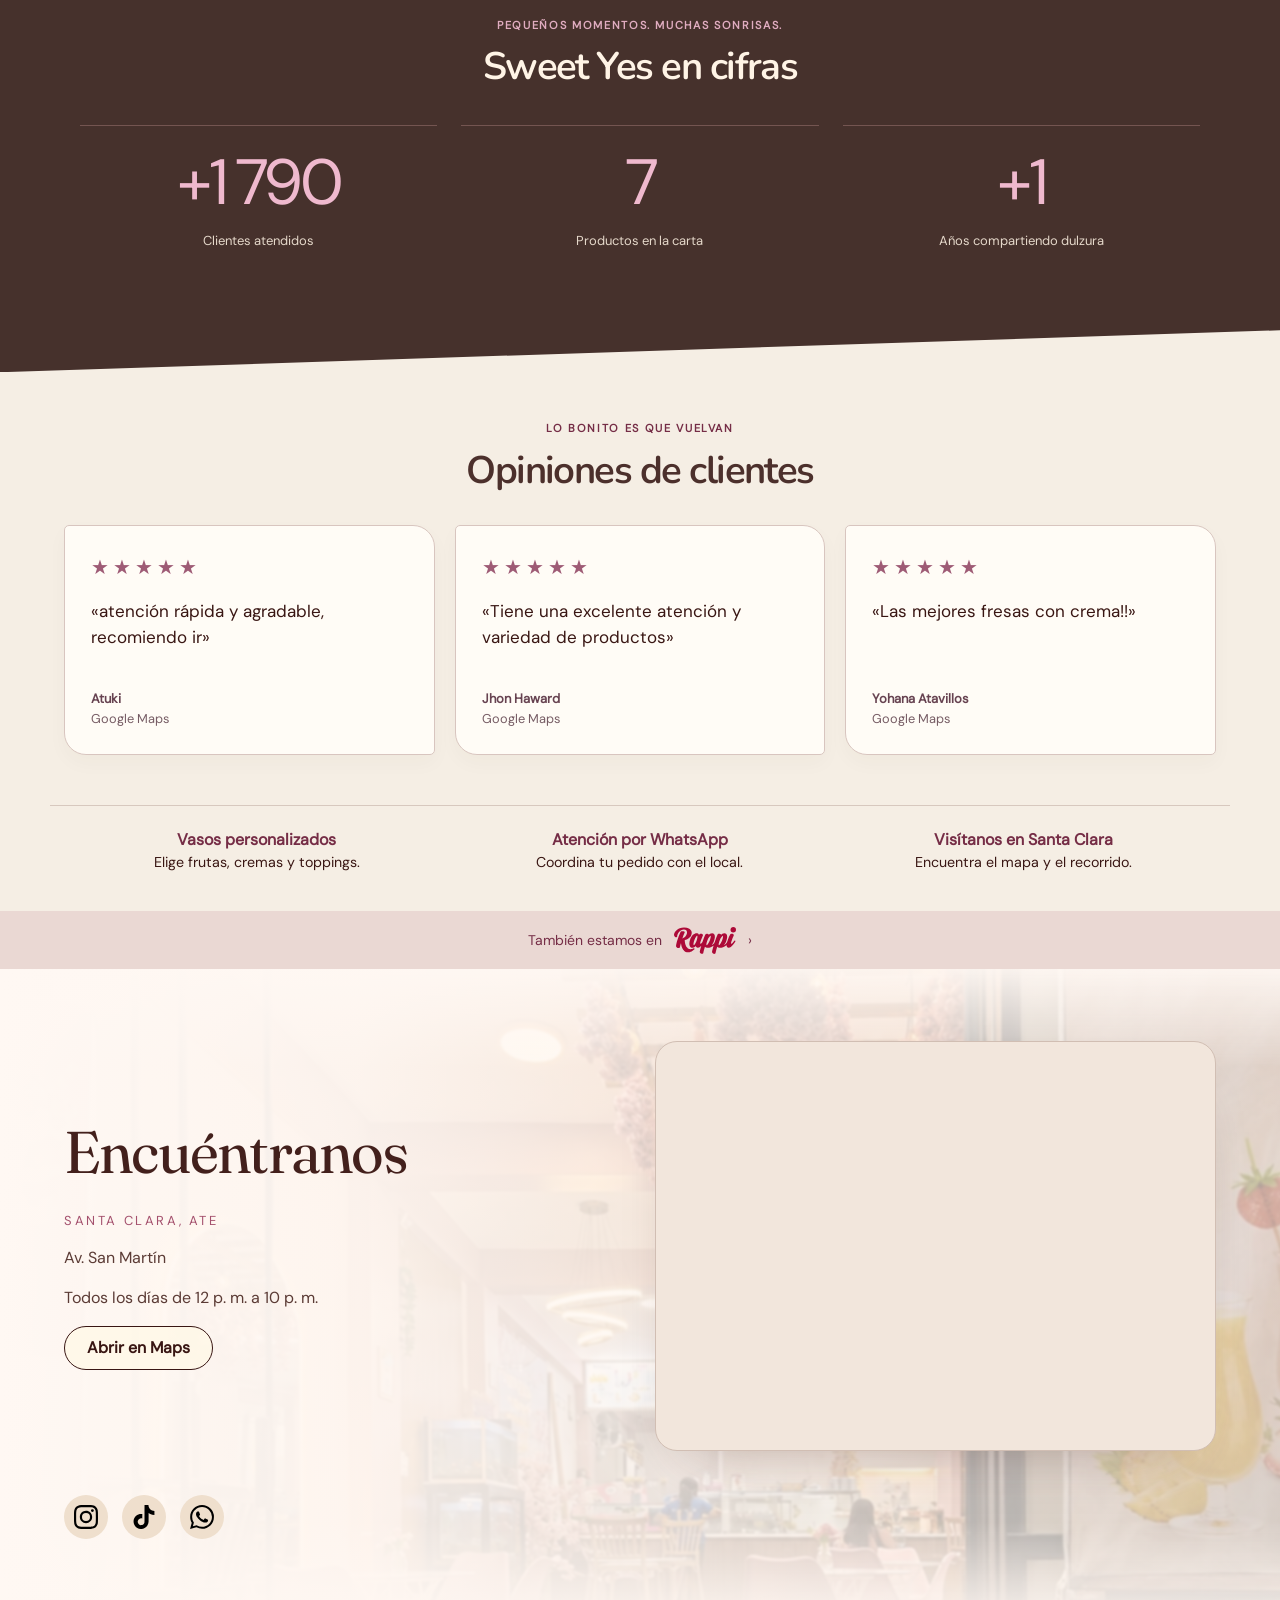
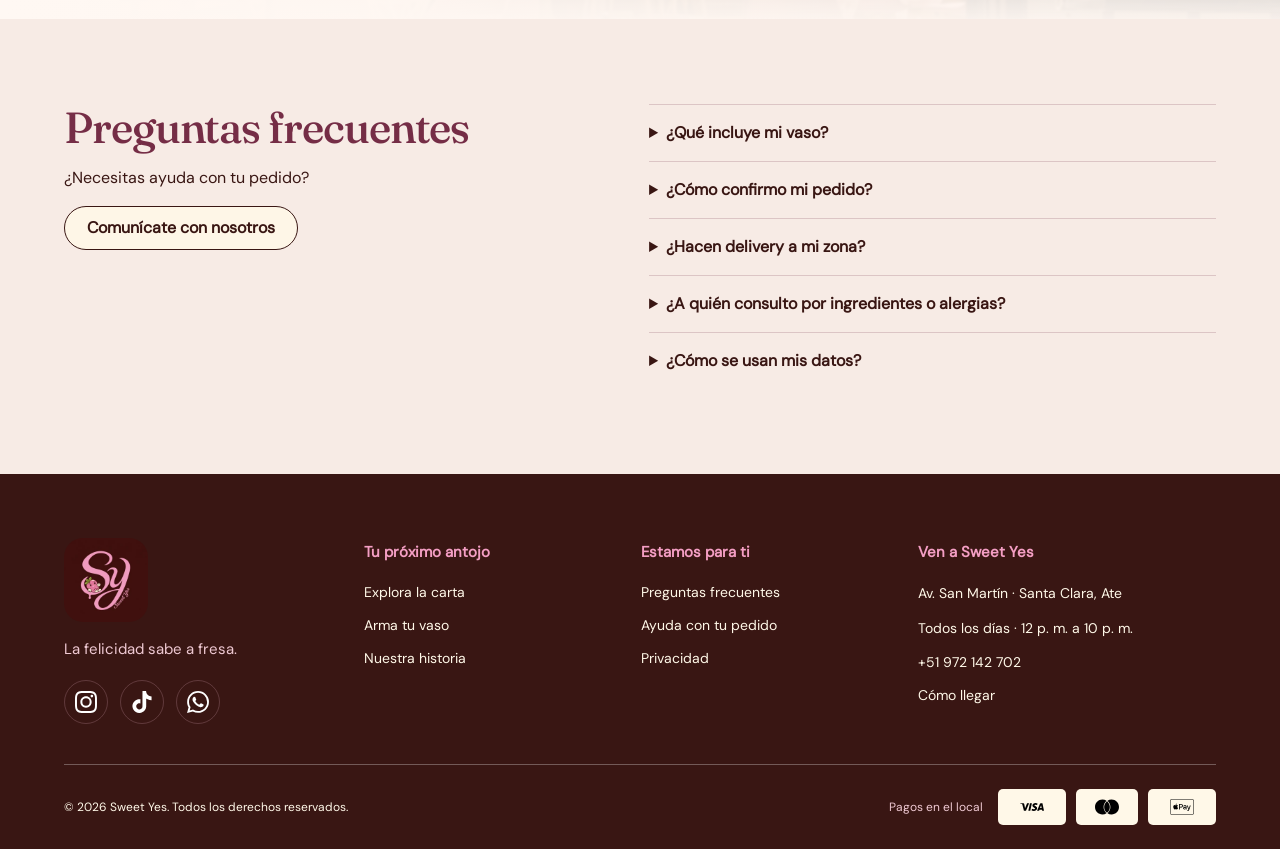
==== commit 17548741: "Solo fresa ahora tiene adicional de S/ 3 (escasez), igual que solo mango y solo uva Co-Authored-By: " ====
--- a/index.html
+++ b/index.html
@@ -15,7 +15,7 @@
 <script type="application/ld+json">{"@context":"https://schema.org","@type":"WebSite","@id":"https://www.sweetyess.com/#sitio","name":"Sweet Yes","alternateName":["Sweet Yes Santa Clara","Sweet Yes Perú"],"url":"https://www.sweetyess.com/","inLanguage":"es-PE","publisher":{"@id":"https://www.sweetyess.com/#negocio"}}</script>
 <script type="application/ld+json">{"@context":"https://schema.org","@type":"FoodEstablishment","@id":"https://www.sweetyess.com/#negocio","name":"Sweet Yes","description":"Fresas con crema, waffles, minidonas, crepas, frappés y jugos en Santa Clara, Ate.","url":"https://www.sweetyess.com/","image":"https://www.sweetyess.com/assets/og/sweet-yes-compartir.jpg","logo":"https://www.sweetyess.com/assets/marca/logo-final.webp","telephone":"+51972142702","servesCuisine":["Fresas con crema","Postres","Waffles","Minidonas","Frappés","Jugos"],"priceRange":"S/ 7 – S/ 29","currenciesAccepted":"PEN","paymentAccepted":"Visa, Mastercard, Apple Pay","address":{"@type":"PostalAddress","streetAddress":"Av. San Martín","addressLocality":"Santa Clara, Ate","addressRegion":"Lima","addressCountry":"PE"},"geo":{"@type":"GeoCoordinates","latitude":-12.0185813,"longitude":-76.8850899},"hasMap":"https://www.google.com/maps/place/Sweet+Yes/@-12.0185813,-76.8850899,17z","openingHoursSpecification":[{"@type":"OpeningHoursSpecification","dayOfWeek":["Monday","Tuesday","Wednesday","Thursday","Friday","Saturday","Sunday"],"opens":"12:00","closes":"22:00"}],"hasMenu":"https://www.sweetyess.com/#carta","acceptsReservations":false,"sameAs":["https://www.instagram.com/sweetyesperu","https://www.tiktok.com/@sweetyessantaclara","https://www.rappi.com.pe/restaurantes/73865-sweet-yes"]}</script>
 <link rel="icon" href="/favicon.ico" sizes="48x48"><link rel="icon" type="image/png" sizes="192x192" href="/favicon-192.png"><link rel="apple-touch-icon" href="/apple-touch-icon.png"><link rel="preload" href="assets/fonts/fraunces.ttf" as="font" type="font/ttf" crossorigin>
-<link rel="stylesheet" href="styles.css"><link rel="stylesheet" href="identidad.css?v=20261118-cacao"><link rel="stylesheet" href="experiencia.css?v=20261118-cacao"><link rel="stylesheet" href="configurador.css?v=20261118-cacao"><script src="data.js?v=20261119-frappes" defer></script><script src="app.js?v=20261119-maxi-crema" defer></script><script src="portada.js?v=20261118-cacao" defer></script><link rel="stylesheet" href="minijuego.css?v=2"><script src="minijuego.js?v=2" defer></script><link rel="stylesheet" href="runner.css?v=3"><script src="runner.js?v=7" defer></script><script src="reto.js?v=3" defer></script><link rel="stylesheet" href="refinado.css?v=10"><link rel="stylesheet" href="deslizar.css?v=4"><script src="deslizar.js?v=4" defer></script></head>
+<link rel="stylesheet" href="styles.css"><link rel="stylesheet" href="identidad.css?v=20261118-cacao"><link rel="stylesheet" href="experiencia.css?v=20261118-cacao"><link rel="stylesheet" href="configurador.css?v=20261118-cacao"><script src="data.js?v=20261119-frappes" defer></script><script src="app.js?v=20261119-solo-fresa" defer></script><script src="portada.js?v=20261118-cacao" defer></script><link rel="stylesheet" href="minijuego.css?v=2"><script src="minijuego.js?v=2" defer></script><link rel="stylesheet" href="runner.css?v=3"><script src="runner.js?v=7" defer></script><script src="reto.js?v=3" defer></script><link rel="stylesheet" href="refinado.css?v=10"><link rel="stylesheet" href="deslizar.css?v=4"><script src="deslizar.js?v=4" defer></script></head>
 <body>
 <header><a href="#inicio" aria-label="Sweet Yes, inicio"><img class="logo" src="assets/marca/logo-final.webp" alt="Sweet Yes" width="74" height="74"></a>
 <button class="menu-toggle" aria-controls="menu" aria-expanded="false">La carta</button><nav id="menu" aria-label="Principal"><a href="#carta">La carta</a><a href="#vaso">Arma tu vaso</a><a href="#nosotros">Sobre nosotros</a><a href="#visitanos">Encuéntranos</a></nav><button class="pill" id="order-nav">Hacer pedido</button></header>
@@ -87,7 +87,7 @@
 <section class="section visit" id="visitanos"><div><h2>Encuéntranos</h2><h3>Santa Clara, Ate</h3><p>Av. San Martín</p><p>Todos los días de 12 p. m. a 10 p. m.</p><a class="pill outline" href="https://www.google.com/maps/place/Sweet+Yes/@-12.0185813,-76.8850899,17z/data=!4m15!1m8!3m7!1s0x9105c30054487639:0x30662ede26da9727!2sSweet+Yes!8m2!3d-12.0185813!4d-76.8850899!10e9!16s%2Fg%2F11w37shr9g!3m5!1s0x9105c30054487639:0x30662ede26da9727!8m2!3d-12.0185813!4d-76.8850899!16s%2Fg%2F11w37shr9g?hl=es" target="_blank" rel="noopener">Abrir en Maps</a></div>
 <iframe class="local-map" title="Mapa de Sweet Yes en Santa Clara, Ate" src="https://maps.google.com/maps?q=-12.0185813,-76.8850899&amp;z=17&amp;output=embed" loading="lazy" referrerpolicy="no-referrer-when-downgrade" allowfullscreen></iframe>
 <div class="social-strip social-icons" aria-label="Redes y contacto de Sweet Yes"><a href="https://www.instagram.com/sweetyesperu" target="_blank" rel="noopener" aria-label="Instagram de Sweet Yes" title="Instagram de Sweet Yes"><img src="assets/icons/instagram.svg" width="23" height="23" alt=""></a><a href="https://www.tiktok.com/@sweetyessantaclara" target="_blank" rel="noopener" aria-label="TikTok de Sweet Yes" title="TikTok de Sweet Yes"><img src="assets/icons/tiktok.svg" width="23" height="23" alt=""></a><a href="https://wa.me/51972142702" target="_blank" rel="noopener" aria-label="WhatsApp de Sweet Yes" title="WhatsApp de Sweet Yes"><img src="assets/icons/whatsapp.svg" width="23" height="23" alt=""></a></div></section><section class="section help" id="ayuda"><div><h2>Preguntas frecuentes</h2><p>¿Necesitas ayuda con tu pedido?</p><a class="pill outline" href="https://wa.me/51972142702" target="_blank" rel="noopener">Comunícate con nosotros</a></div>
-<div><details><summary>¿Qué incluye mi vaso?</summary><p>Primero elige el tamaño del vaso y después la jalea: puedes elegir una o marcar «Sin jalea». Luego puedes elegir hasta dos frutas y dos cremas artesanales. Puedes elegir solo una crema o menos ingredientes. En el mediano puedes combinar fresa, mango y plátano; la uva solo se ofrece como fruta única. Un vaso de solo mango o solo uva tiene un adicional de S/ 3. Añadir Nutella cuesta S/ 3 por vaso; estos recargos se suman si eliges ambos. Si no deseas toppings, marca «Sin toppings». El mediano lleva un topping, el grande dos, el maxi tres y el de un litro cuatro. Cada topping adicional cuesta S/ 1.</p></details>
+<div><details><summary>¿Qué incluye mi vaso?</summary><p>Primero elige el tamaño del vaso y después la jalea: puedes elegir una o marcar «Sin jalea». Luego puedes elegir hasta dos frutas y dos cremas artesanales. Puedes elegir solo una crema o menos ingredientes. En el mediano puedes combinar fresa, mango y plátano; la uva solo se ofrece como fruta única. Un vaso de una sola fruta (solo fresa, solo mango o solo uva) tiene un adicional de S/ 3; combinando dos frutas no hay recargo. Añadir Nutella cuesta S/ 3 por vaso; estos recargos se suman si eliges ambos. Si no deseas toppings, marca «Sin toppings». El mediano lleva un topping, el grande dos, el maxi tres y el de un litro cuatro. Cada topping adicional cuesta S/ 1.</p></details>
 <details><summary>¿Cómo confirmo mi pedido?</summary><p>Revisa tu selección, pulsa «Pedir por WhatsApp» y envía el mensaje. El equipo te confirmará disponibilidad, precio final y cómo recibir tu pedido.</p></details>
 <details><summary>¿Hacen delivery a mi zona?</summary><p>Consulta la cobertura, el costo de envío y el tiempo estimado al ingresar tu dirección en <a class="textlink" href="https://www.rappi.com.pe/restaurantes/73865-sweet-yes">Rappi</a>. Para pedidos directos, consulta por WhatsApp.</p></details>
 <details><summary>¿A quién consulto por ingredientes o alergias?</summary><p>Escríbenos antes de pedir e indica el producto y el ingrediente que necesitas evitar. El equipo del local podrá revisar tu consulta.</p></details>
